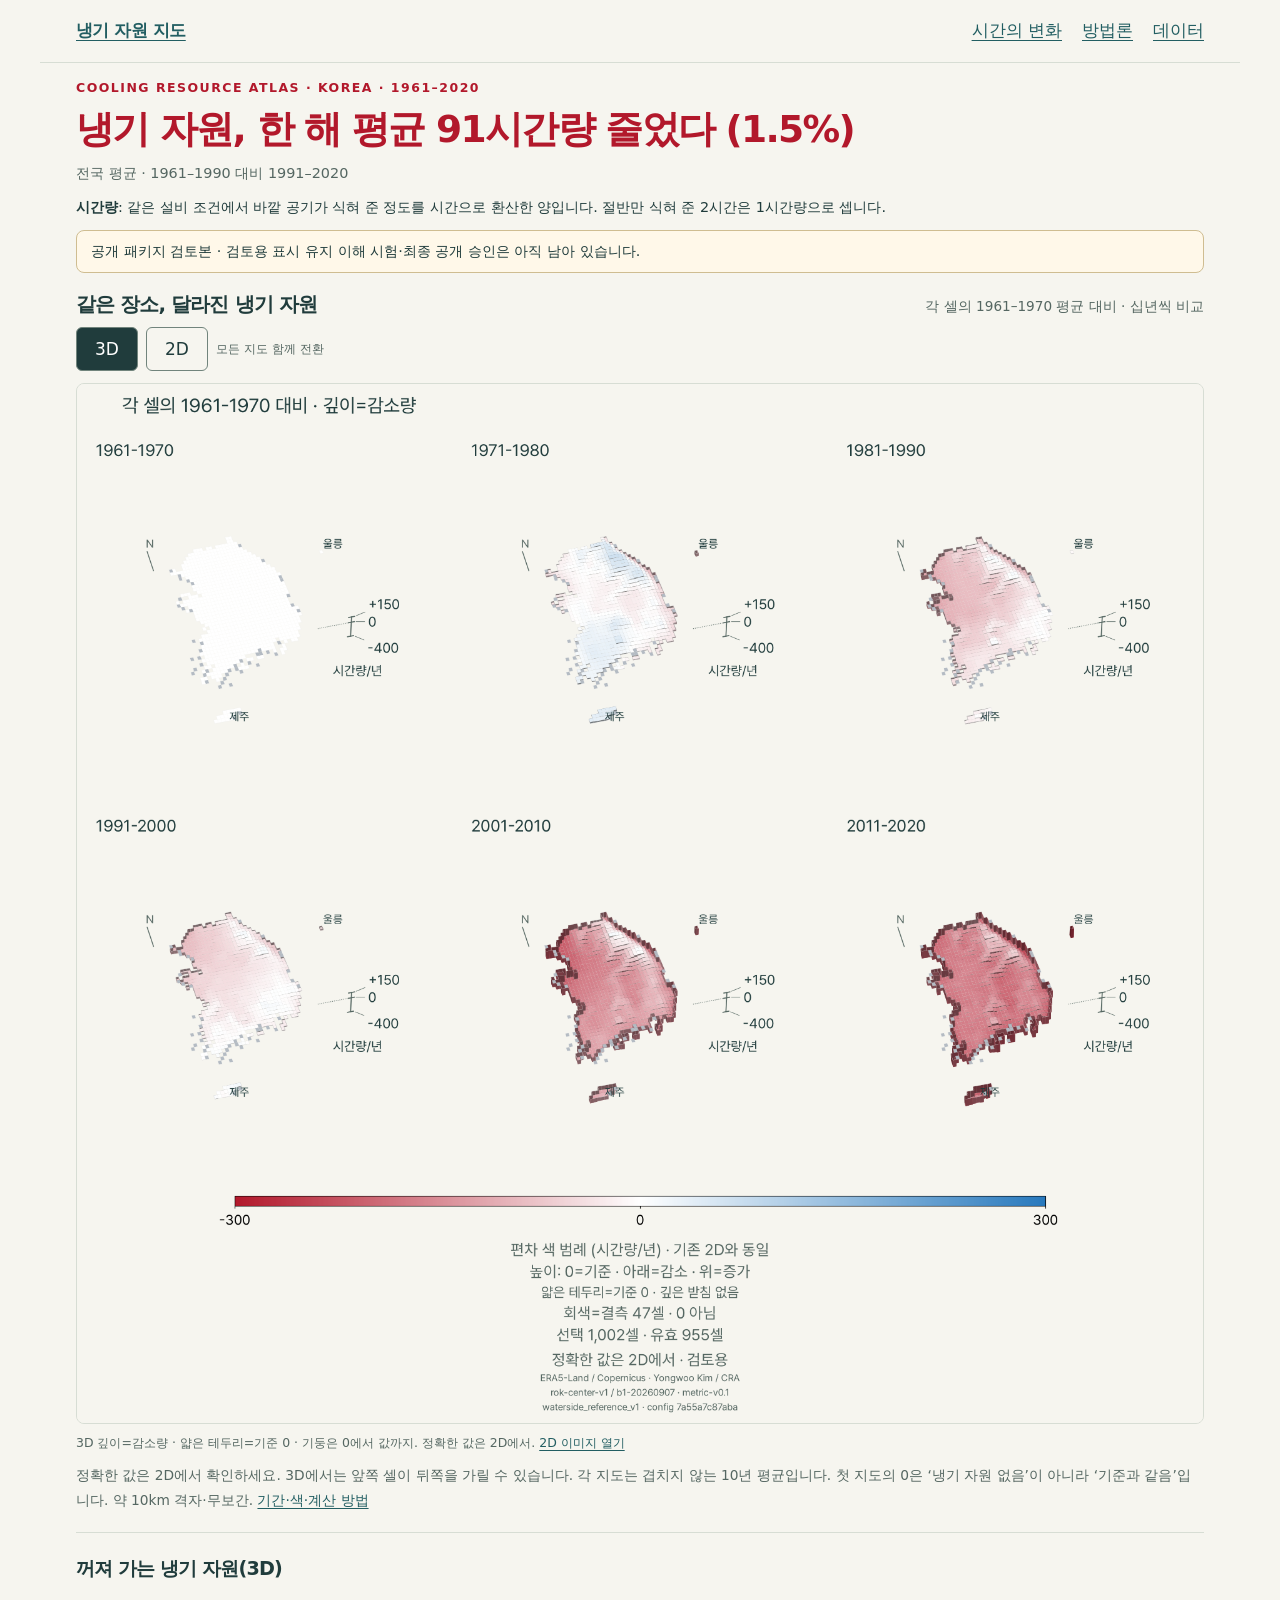
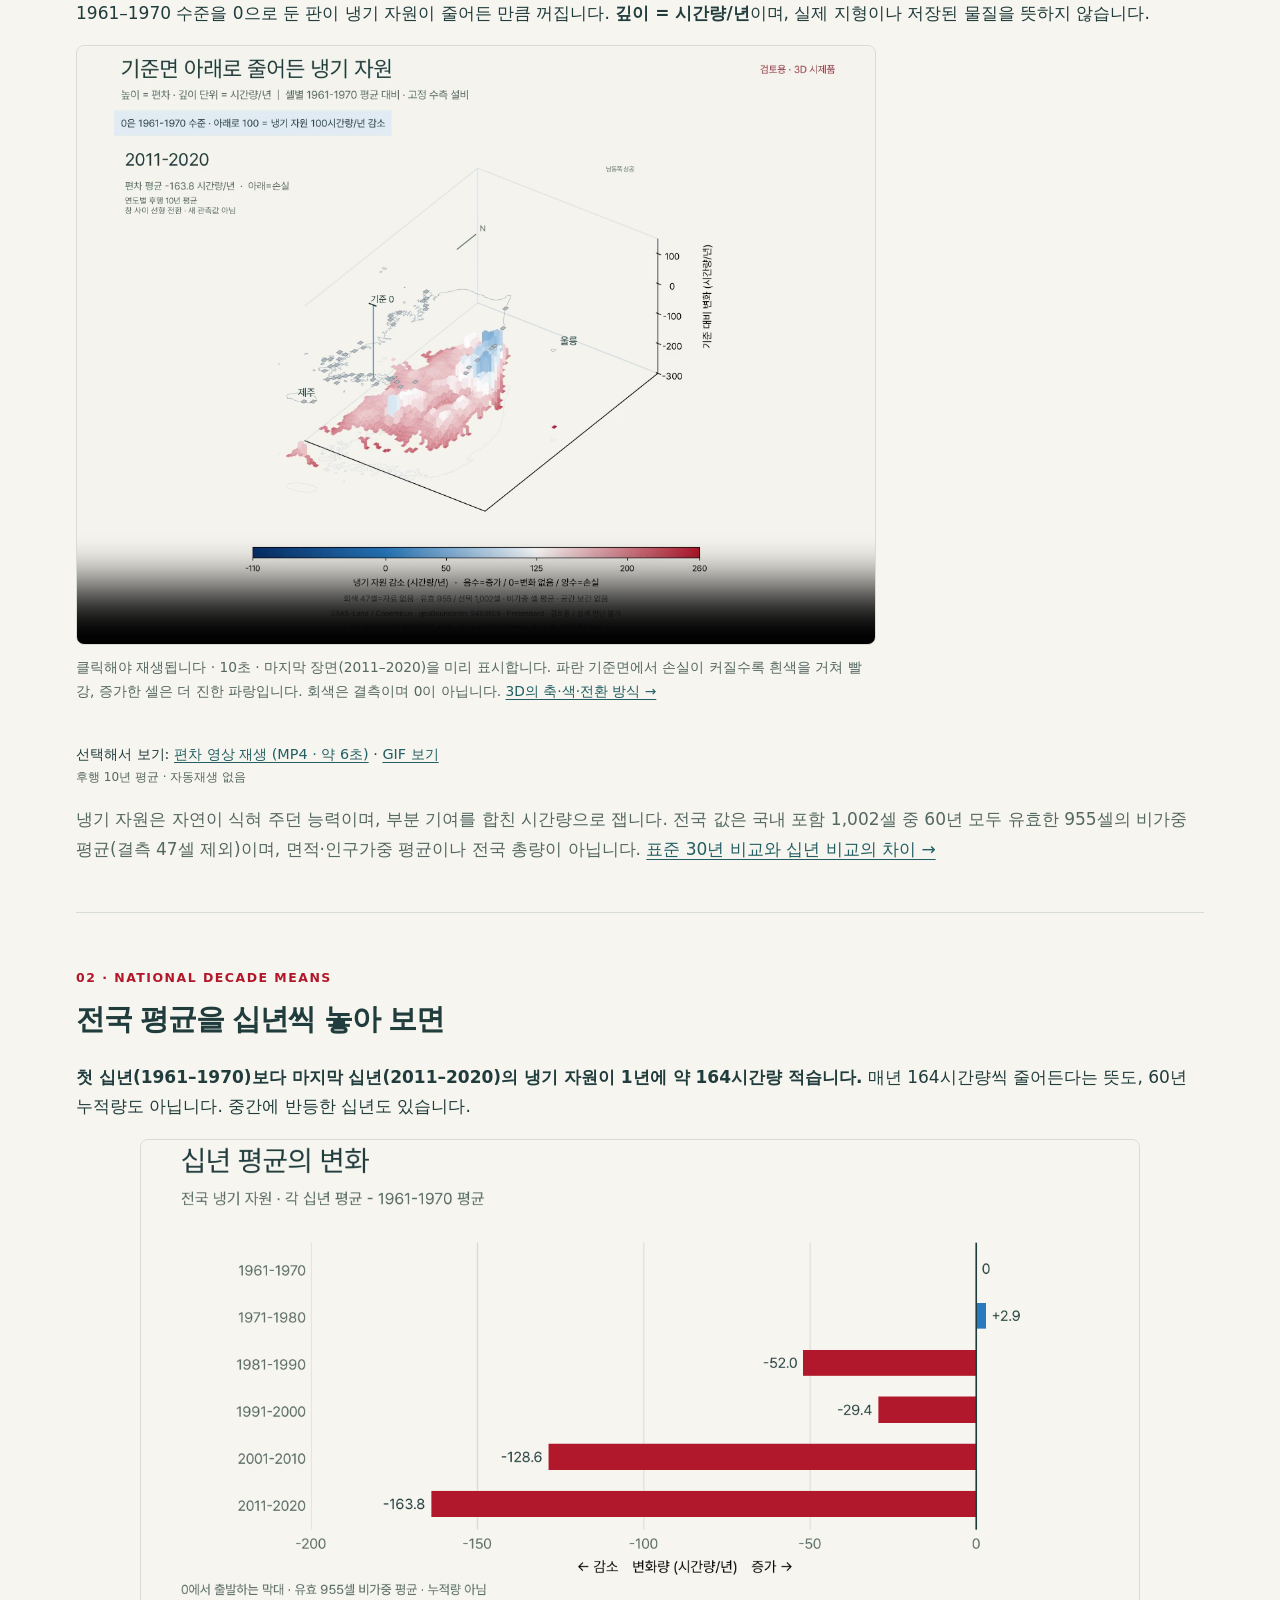
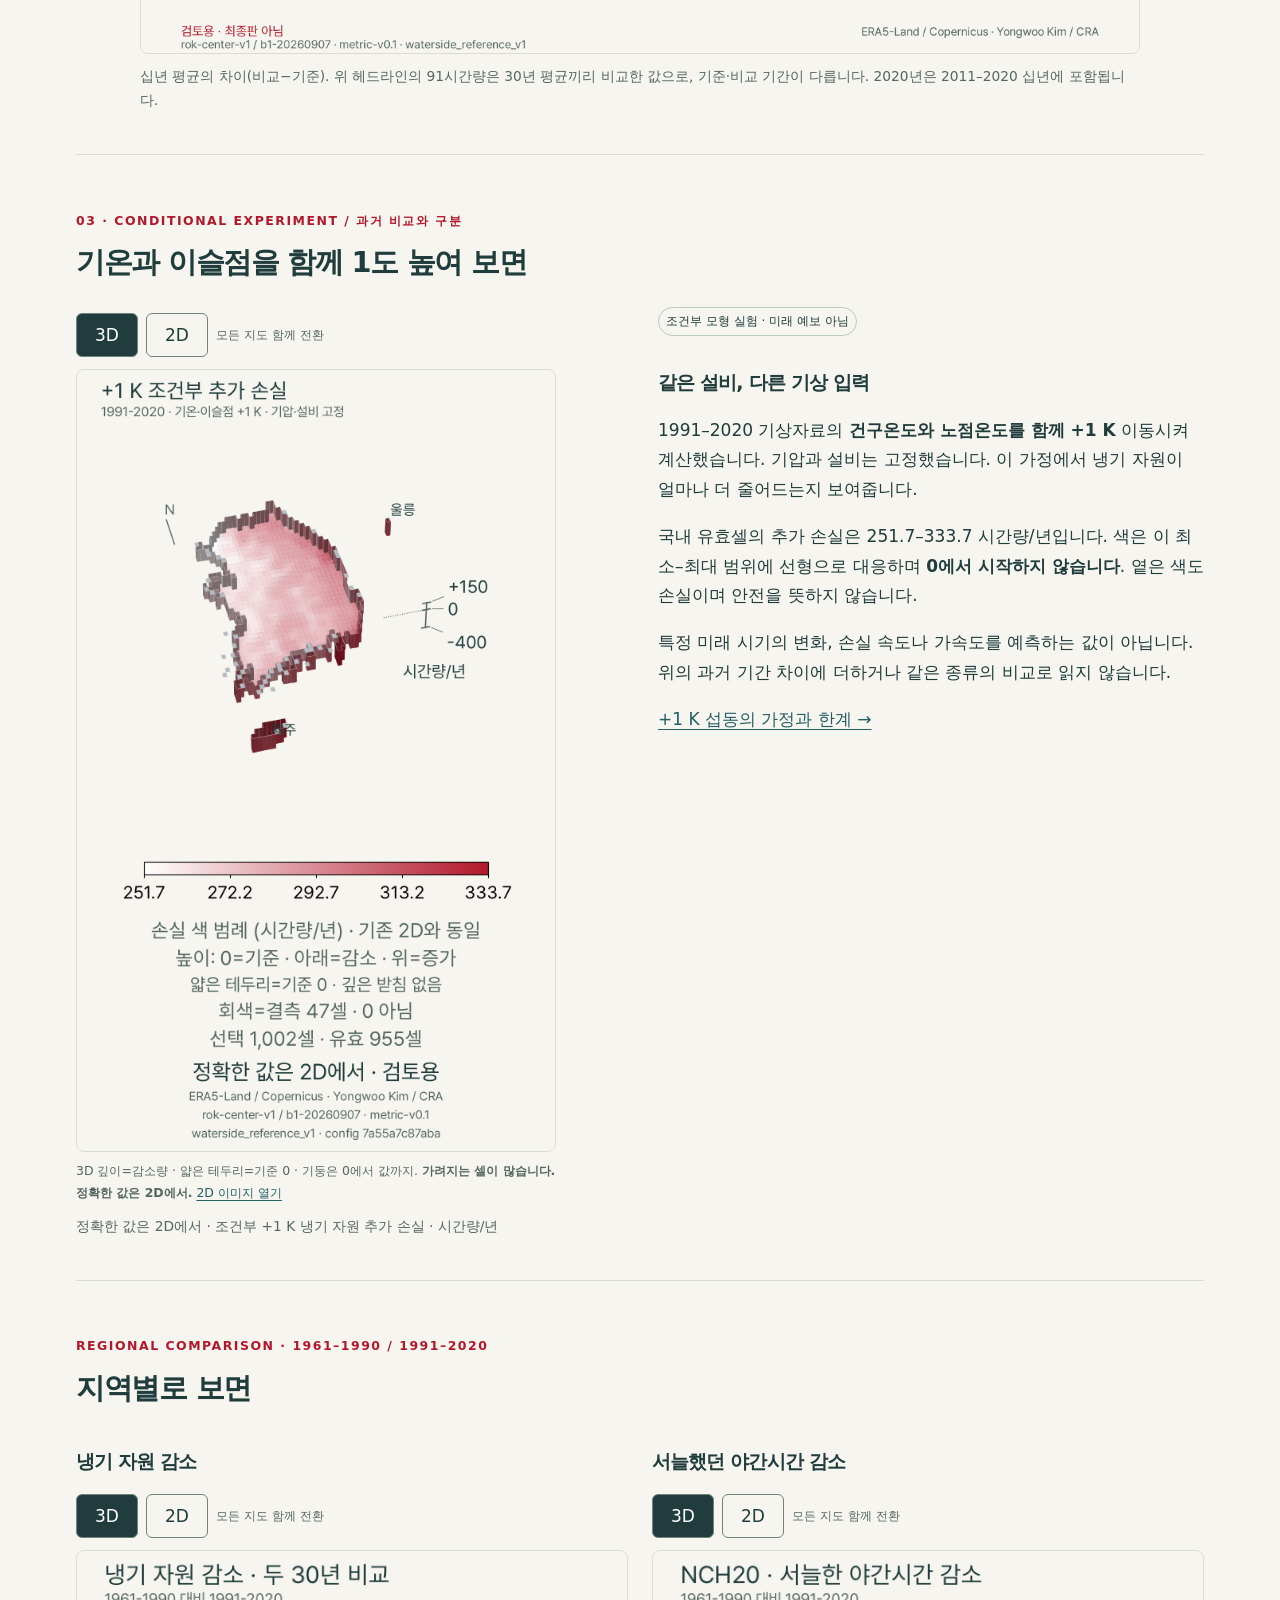
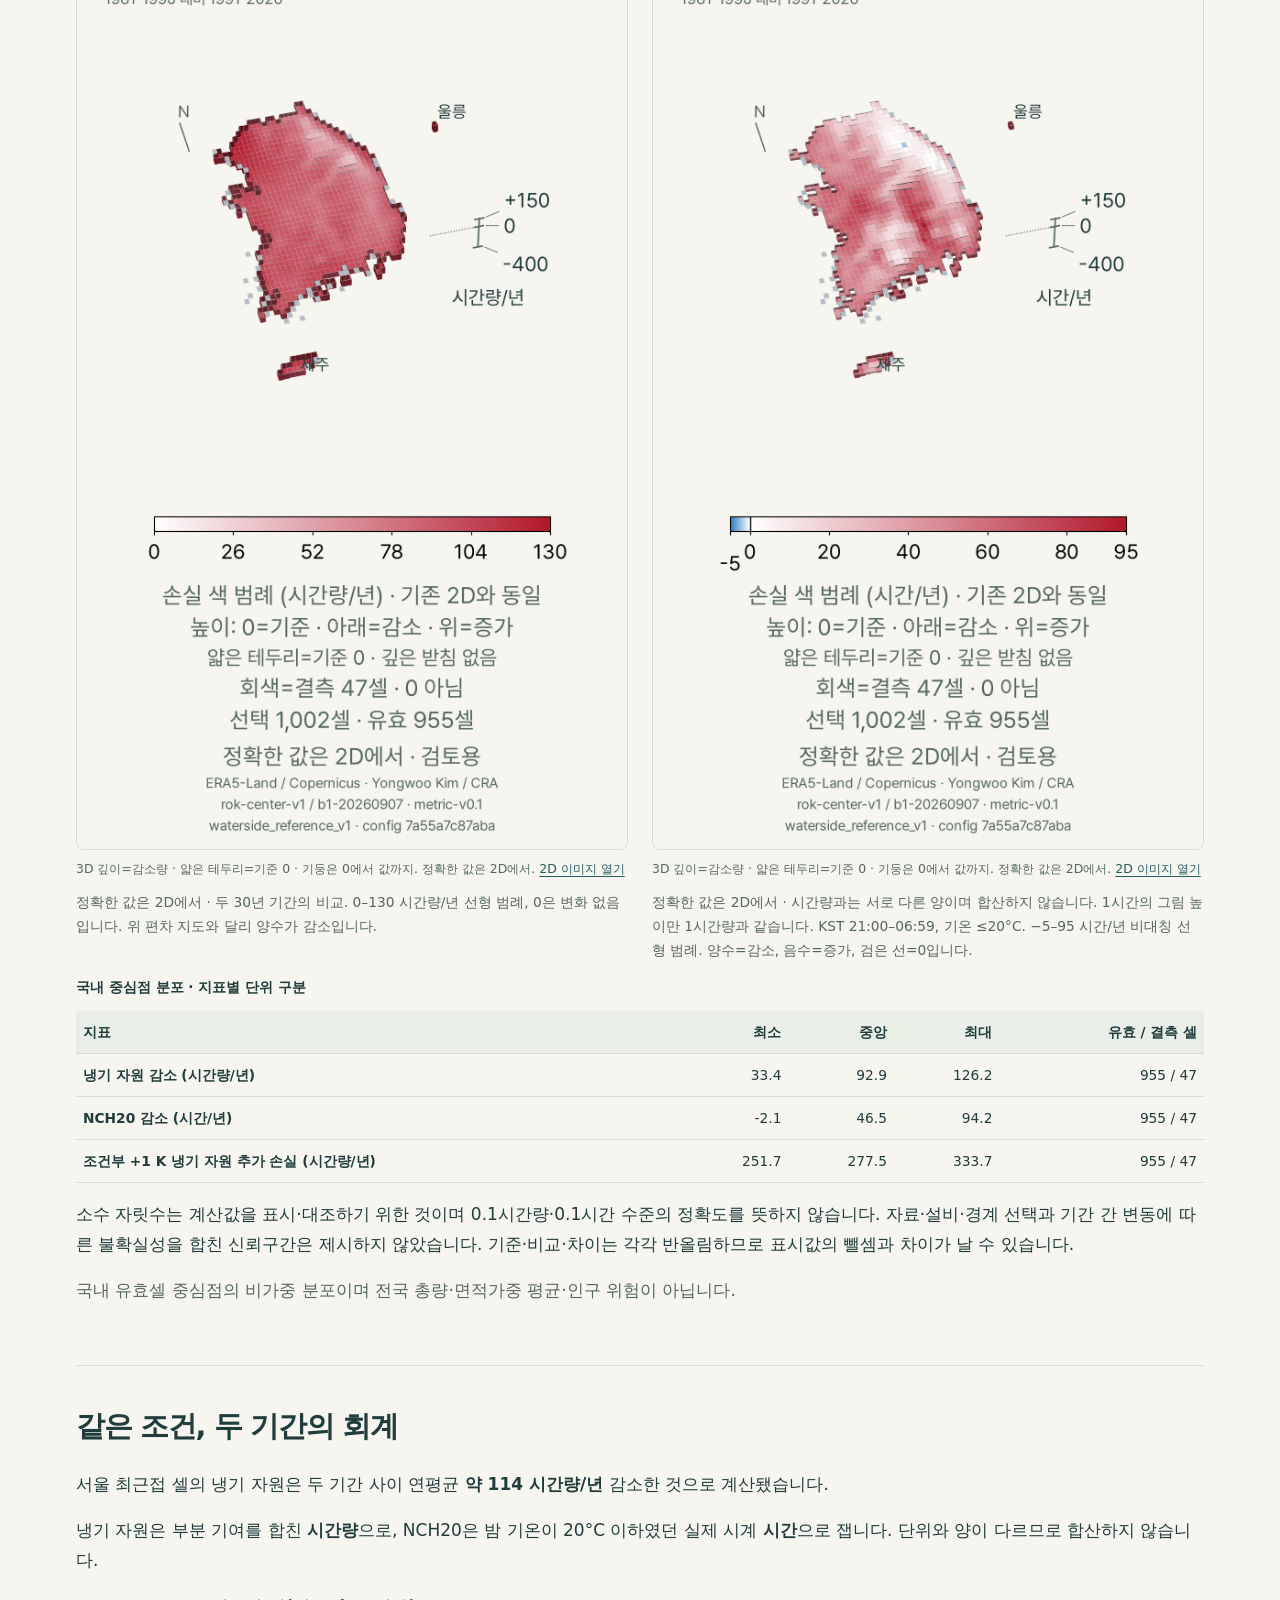
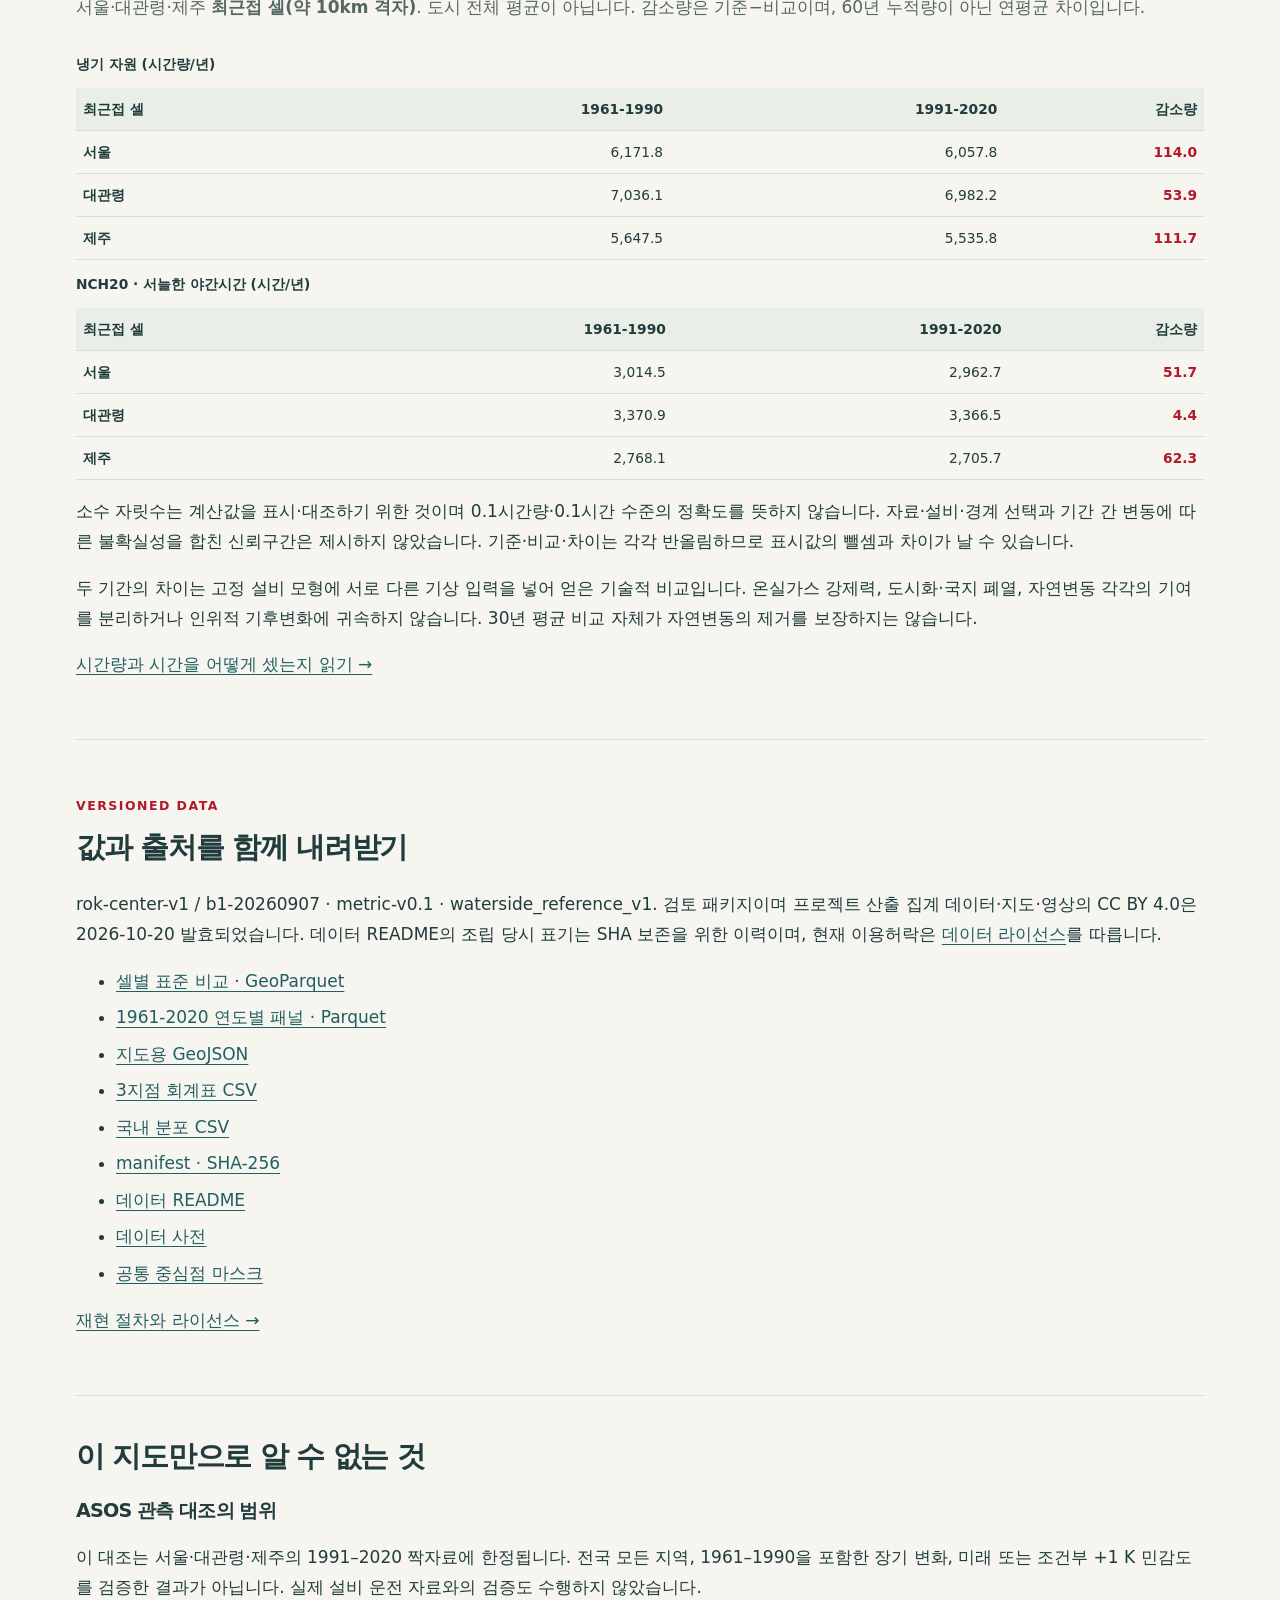
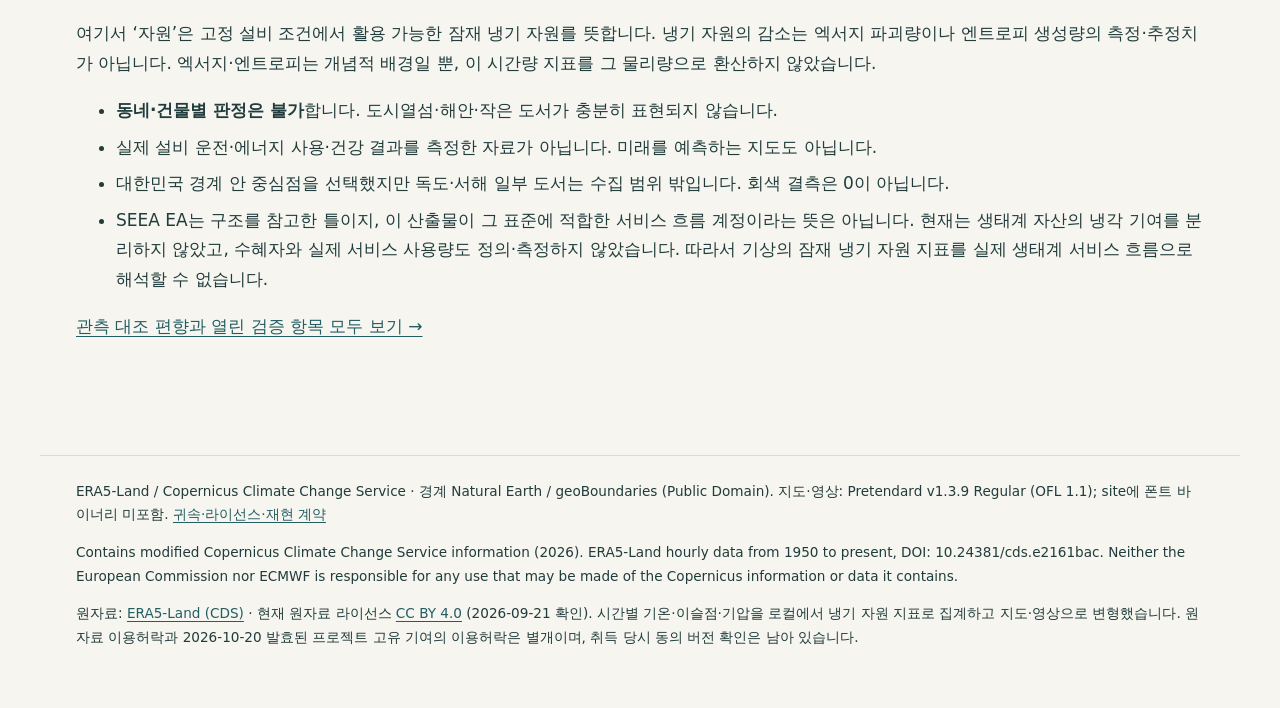
==== index.html @ d71b1fec "검토판 갱신: 3D 지도 시점·기둥 구조 (원본 7325191)" ====
<!doctype html>
<html lang="ko"><head><meta charset="utf-8"><meta name="viewport" content="width=device-width,initial-scale=1"><meta name="description" content="한국의 60년 기상자료로 살펴본 냉기 자원의 변화. 고정 설비 조건의 시간량과 서늘한 밤의 시계 시간을 구분합니다."><title>냉기 자원 지도 — 자연이 식혀 주던 능력</title><link rel="stylesheet" href="assets/style.css"><script src="assets/map-view.js" defer></script></head>
<body class="time-story"><a class="skip" href="#main">본문 바로가기</a>
<header><a class="brand" href="index.html">냉기 자원 지도</a><nav aria-label="주요 메뉴"><a href="#time-maps">시간의 변화</a><a href="methodology.html">방법론</a><a href="#downloads">데이터</a></nav></header>
<main id="main">
<div class="story-intro"><p class="eyebrow">Cooling Resource Atlas · Korea · 1961–2020</p>
<h1 class="resource-headline">냉기 자원, 한 해 평균<br> 91시간량 줄었다 (1.5%)</h1>
<p class="headline"><span>전국 평균 · 1961–1990 대비 1991–2020</span></p>
<p class="unit-definition"><strong>시간량</strong>: 같은 설비 조건에서 바깥 공기가 식혀 준 정도를 시간으로 환산한 양입니다. 절반만 식혀 준 2시간은 1시간량으로 셉니다.</p>
<p class="status">공개 패키지 검토본 · 검토용 표시 유지 <br class="mobile-break">이해 시험·최종 공개 승인은 아직 남아 있습니다.</p></div>
<section id="time-maps" aria-labelledby="time-maps-title">
<div class="section-label"><h2 id="time-maps-title">같은 장소, 달라진 냉기 자원</h2><p>각 셀의 1961–1970 평균 대비 · 십년씩 비교</p></div>
<figure><div class="map-view" data-map-id="time-maps-desktop"><div class="map-toggle" role="group" aria-label="십년 편차 지도 보기 · 모든 지도 함께 전환" hidden><button type="button" data-map-mode="3d" aria-pressed="true">3D</button><button type="button" data-map-mode="2d" aria-pressed="false">2D</button><span>모든 지도 함께 전환</span></div><div data-map-panel="3d"><a href="assets/time-maps-3d-desktop.png" aria-label="십년 편차 3D 큰 원본 보기"><picture><source media="(max-width:760px)" srcset="assets/time-maps-3d-mobile.png" width="1200" height="2560"><img src="assets/time-maps-3d-desktop.png" width="1800" height="1660" alt="여섯 십년의 냉기 자원 3D 지도. 깊이=감소량, 1961–1970 기준면 0에서 감소는 아래로, 증가는 위로 표시합니다. 공통 깊이 축 −400~+150 시간량/년. 색은 기존 편차 지도와 같은 −300~+300 시간량/년, 빨강은 감소, 파랑은 증가. 회색 47셀은 결측이며 0이 아닙니다. 깊은 받침 없이 얇은 테두리만 기준 0에 남깁니다. 기둥은 0에서 값까지이며 값 색 면은 음영 없이, 기둥 옆벽만 음영을 줍니다."></picture></a></div><div data-map-panel="2d" hidden><a href="assets/time-maps-desktop.png" aria-label="십년 편차 지도 큰 원본 보기"><picture><source media="(max-width:760px)" srcset="assets/time-maps-mobile.png" width="780" height="960"><img src="assets/time-maps-desktop.png" width="1440" height="690" alt="1961–1970부터 2011–2020까지 여섯 십년의 냉기 자원 편차 지도. 각 셀의 첫 십년 평균이 기준 0이며 빨강은 감소, 파랑은 증가입니다. 모든 지도는 −300~+300 시간량/년 공통 선형 범례, 회색 빗금은 결측입니다."></picture></a></div><p class="map-reading">3D 깊이=감소량 · 얇은 테두리=기준 0 · 기둥은 0에서 값까지. 정확한 값은 2D에서. <a href="assets/time-maps-desktop.png">2D 이미지 열기</a></p></div>
<figcaption>정확한 값은 2D에서 확인하세요. 3D에서는 앞쪽 셀이 뒤쪽을 가릴 수 있습니다. 각 지도는 겹치지 않는 10년 평균입니다. 첫 지도의 0은 ‘냉기 자원 없음’이 아니라 ‘기준과 같음’입니다. 약 10km 격자·무보간. <a href="methodology.html#time-visuals">기간·색·계산 방법</a></figcaption></figure>
<section id="cooling-3d" aria-labelledby="cooling-3d-title"><h3 id="cooling-3d-title">꺼져 가는 냉기 자원(3D)</h3>
<p>1961–1970 수준을 0으로 둔 판이 냉기 자원이 줄어든 만큼 꺼집니다. <strong>깊이 = 시간량/년</strong>이며, 실제 지형이나 저장된 물질을 뜻하지 않습니다.</p>
<figure><video class="cooling-3d-video" controls playsinline preload="none" poster="assets/cooling-3d-b-final.png" width="1200" height="900" aria-label="클릭해서 재생하는 냉기 자원 편차 3D B판, 10초"><source src="assets/cooling-3d-b.mp4" type="video/mp4"><a href="assets/cooling-3d-b.mp4">3D B판 MP4 열기</a></video>
<figcaption>클릭해야 재생됩니다 · 10초 · 마지막 장면(2011–2020)을 미리 표시합니다. 파란 기준면에서 손실이 커질수록 흰색을 거쳐 빨강, 증가한 셀은 더 진한 파랑입니다. 회색은 결측이며 0이 아닙니다. <a href="methodology.html#three-d-method">3D의 축·색·전환 방식 →</a></figcaption></figure></section>
<p class="optional-media">선택해서 보기: <a href="assets/ench-anomaly-10y.mp4">편차 영상 재생 (MP4 · 약 6초)</a> · <a href="assets/ench-anomaly-10y.gif">GIF 보기</a> <small>후행 10년 평균 · 자동재생 없음</small></p>
<p class="muted">냉기 자원은 자연이 식혀 주던 능력이며, 부분 기여를 합친 시간량으로 잽니다. 전국 값은 국내 포함 1,002셀 중 60년 모두 유효한 955셀의 비가중 평균(결측 47셀 제외)이며, 면적·인구가중 평균이나 전국 총량이 아닙니다. <a href="methodology.html#time-visuals">표준 30년 비교와 십년 비교의 차이 →</a></p>
</section>
<section id="decade-bars"><p class="eyebrow">02 · National decade means</p><h2>전국 평균을 십년씩 놓아 보면</h2>
<p><strong>첫 십년(1961–1970)보다 마지막 십년(2011–2020)의 냉기 자원이 1년에 약 164시간량 적습니다.</strong> 매년 164시간량씩 줄어든다는 뜻도, 60년 누적량도 아닙니다. 중간에 반등한 십년도 있습니다.</p>
<figure class="bar-figure"><picture><source media="(max-width:760px)" srcset="assets/time-bars-mobile.png" width="780" height="850"><img loading="lazy" src="assets/time-bars-desktop.png" width="1440" height="740" alt="각 십년의 전국 냉기 자원 평균에서 1961–1970 평균을 뺀 막대. 순서대로 0, +2.9, −52.0, −29.4, −128.6, −163.8 시간량/년. 막대는 0에서 출발하며 중간 증가도 표시합니다."></picture><figcaption>십년 평균의 차이(비교−기준). 위 헤드라인의 91시간량은 30년 평균끼리 비교한 값으로, 기준·비교 기간이 다릅니다. 2020년은 2011–2020 십년에 포함됩니다.</figcaption></figure></section>
<section id="sensitivity"><p class="eyebrow">03 · Conditional experiment / 과거 비교와 구분</p><h2>기온과 이슬점을 함께 1도 높여 보면</h2>
<div class="columns"><figure><div class="map-view" data-map-id="sensitivity"><div class="map-toggle" role="group" aria-label="조건부 +1 K 지도 보기 · 모든 지도 함께 전환" hidden><button type="button" data-map-mode="3d" aria-pressed="true">3D</button><button type="button" data-map-mode="2d" aria-pressed="false">2D</button><span>모든 지도 함께 전환</span></div><div data-map-panel="3d"><a href="assets/sensitivity-3d.png" aria-label="조건부 +1 K 3D 큰 원본 보기"><img loading="lazy" src="assets/sensitivity-3d.png" width="600" height="980" alt="조건부 +1 K 냉기 자원 추가 손실 3D 지도. 깊이=감소량, 기준면 0에서 251.7~333.7 시간량/년 모두 아래로 내려갑니다. 시간량 지도와 같은 깊이 축 −400~+150 시간량/년. 색은 기존 2D 최소–최대 빨강 범례. 회색은 결측이며 0이 아닙니다. 깊은 받침 없이 얇은 테두리만 기준 0에 남깁니다. 기둥은 0에서 값까지이며 값 색 면은 음영 없이, 기둥 옆벽만 음영을 줍니다."></a></div><div data-map-panel="2d" hidden><a href="assets/sensitivity.png"><img loading="lazy" src="assets/sensitivity.png" width="1440" height="1800" alt="기온과 이슬점을 함께 1 K 높인 조건부 냉기 자원 추가 손실 지도. 기압과 설비 고정. 국내 유효셀 251.7~333.7 시간량/년 최소–최대 선형 범례이며 0에서 시작하지 않습니다."></a></div><p class="map-reading">3D 깊이=감소량 · 얇은 테두리=기준 0 · 기둥은 0에서 값까지. <strong>가려지는 셀이 많습니다. 정확한 값은 2D에서.</strong> <a href="assets/sensitivity.png">2D 이미지 열기</a></p></div><figcaption>정확한 값은 2D에서 · 조건부 +1 K 냉기 자원 추가 손실 · 시간량/년</figcaption></figure><div><span class="tag">조건부 모형 실험 · 미래 예보 아님</span><h3>같은 설비, 다른 기상 입력</h3><p>1991–2020 기상자료의 <strong>건구온도와 노점온도를 함께 +1 K</strong> 이동시켜 계산했습니다. 기압과 설비는 고정했습니다. 이 가정에서 냉기 자원이 얼마나 더 줄어드는지 보여줍니다.</p><p>국내 유효셀의 추가 손실은 251.7–333.7 시간량/년입니다. 색은 이 최소–최대 범위에 선형으로 대응하며 <strong>0에서 시작하지 않습니다</strong>. 옅은 색도 손실이며 안전을 뜻하지 않습니다.</p><p>특정 미래 시기의 변화, 손실 속도나 가속도를 예측하는 값이 아닙니다. 위의 과거 기간 차이에 더하거나 같은 종류의 비교로 읽지 않습니다.</p><p><a href="methodology.html#metrics">+1 K 섭동의 가정과 한계 →</a></p></div></div></section>
<section id="maps"><p class="eyebrow">Regional comparison · 1961–1990 / 1991–2020</p><h2>지역별로 보면</h2><div class="cards regional-cards">
<article><h3>냉기 자원 감소</h3><figure><div class="map-view" data-map-id="ench-loss"><div class="map-toggle" role="group" aria-label="냉기 자원 감소 지도 보기 · 모든 지도 함께 전환" hidden><button type="button" data-map-mode="3d" aria-pressed="true">3D</button><button type="button" data-map-mode="2d" aria-pressed="false">2D</button><span>모든 지도 함께 전환</span></div><div data-map-panel="3d"><a href="assets/ench-loss-3d.png" aria-label="냉기 자원 감소 3D 큰 원본 보기"><img loading="lazy" src="assets/ench-loss-3d.png" width="600" height="980" alt="지역별 냉기 자원 감소 3D 지도. 깊이=감소량, 1961–1990 대비 1991–2020 손실만큼 기준면 0 아래로 내려갑니다. 공통 깊이 축 −400~+150 시간량/년. 색은 기존 2D와 같은 0–130 시간량/년 빨강 범례. 회색은 결측이며 0이 아닙니다. 깊은 받침 없이 얇은 테두리만 기준 0에 남깁니다. 기둥은 0에서 값까지이며 값 색 면은 음영 없이, 기둥 옆벽만 음영을 줍니다."></a></div><div data-map-panel="2d" hidden><a href="assets/ench-loss.png"><img loading="lazy" src="assets/ench-loss.png" width="1440" height="1800" alt="지역별 냉기 자원 감소량. 1961–1990 대비 1991–2020, 0–130 시간량/년 범례. 양수는 감소, 진한 빨강일수록 감소가 큽니다."></a></div><p class="map-reading">3D 깊이=감소량 · 얇은 테두리=기준 0 · 기둥은 0에서 값까지. 정확한 값은 2D에서. <a href="assets/ench-loss.png">2D 이미지 열기</a></p></div><figcaption>정확한 값은 2D에서 · 두 30년 기간의 비교. 0–130 시간량/년 선형 범례, 0은 변화 없음입니다. 위 편차 지도와 달리 양수가 감소입니다.</figcaption></figure></article>
<article><h3>서늘했던 야간시간 감소</h3><figure><div class="map-view" data-map-id="nch20-loss"><div class="map-toggle" role="group" aria-label="서늘한 야간시간 감소 지도 보기 · 모든 지도 함께 전환" hidden><button type="button" data-map-mode="3d" aria-pressed="true">3D</button><button type="button" data-map-mode="2d" aria-pressed="false">2D</button><span>모든 지도 함께 전환</span></div><div data-map-panel="3d"><a href="assets/nch20-loss-3d.png" aria-label="서늘한 야간시간 감소 3D 큰 원본 보기"><img loading="lazy" src="assets/nch20-loss-3d.png" width="600" height="980" alt="NCH20 감소 3D 지도. 깊이=감소량, 기준면 0에서 감소는 아래로, 증가는 위로 표시합니다. 깊이 축 −400~+150 시간/년이며 시계 시간입니다. 1시간의 그림 높이는 1시간량과 같지만 서로 다른 양입니다. 색은 기존 2D와 같은 −5–95 시간/년 범례. 회색은 결측이며 0이 아닙니다. 깊은 받침 없이 얇은 테두리만 기준 0에 남깁니다. 기둥은 0에서 값까지이며 값 색 면은 음영 없이, 기둥 옆벽만 음영을 줍니다."></a></div><div data-map-panel="2d" hidden><a href="assets/nch20-loss.png"><img loading="lazy" src="assets/nch20-loss.png" width="1440" height="1800" alt="NCH20 감소량. −5–95 시간/년 비대칭 선형 범례, 검은 눈금은 0. 양수는 감소, 음수는 증가."></a></div><p class="map-reading">3D 깊이=감소량 · 얇은 테두리=기준 0 · 기둥은 0에서 값까지. 정확한 값은 2D에서. <a href="assets/nch20-loss.png">2D 이미지 열기</a></p></div><figcaption>정확한 값은 2D에서 · 시간량과는 서로 다른 양이며 합산하지 않습니다. 1시간의 그림 높이만 1시간량과 같습니다. KST 21:00–06:59, 기온 ≤20°C. −5–95 시간/년 비대칭 선형 범례. 양수=감소, 음수=증가, 검은 선=0입니다.</figcaption></figure></article></div>
<!-- DISTRIBUTION:START -->
<div class="table-scroll"><table><caption>국내 중심점 분포 · 지표별 단위 구분</caption><thead><tr><th scope="col">지표</th><th scope="col">최소</th><th scope="col">중앙</th><th scope="col">최대</th><th scope="col">유효 / 결측 셀</th></tr></thead><tbody><tr><th scope="row">냉기 자원 감소 (시간량/년)</th><td>33.4</td><td>92.9</td><td>126.2</td><td>955 / 47</td></tr><tr><th scope="row">NCH20 감소 (시간/년)</th><td>-2.1</td><td>46.5</td><td>94.2</td><td>955 / 47</td></tr><tr><th scope="row">조건부 +1 K 냉기 자원 추가 손실 (시간량/년)</th><td>251.7</td><td>277.5</td><td>333.7</td><td>955 / 47</td></tr></tbody></table></div>
<!-- DISTRIBUTION:END --><p>소수 자릿수는 계산값을 표시·대조하기 위한 것이며 0.1시간량·0.1시간 수준의 정확도를 뜻하지 않습니다. 자료·설비·경계 선택과 기간 간 변동에 따른 불확실성을 합친 신뢰구간은 제시하지 않았습니다. 기준·비교·차이는 각각 반올림하므로 표시값의 뺄셈과 차이가 날 수 있습니다.</p><p class="muted">국내 유효셀 중심점의 비가중 분포이며 전국 총량·면적가중 평균·인구 위험이 아닙니다.</p></section>
<section id="accounting"><h2>같은 조건, 두 기간의 회계</h2><p>서울 최근접 셀의 냉기 자원은 두 기간 사이 연평균 <strong>약 114 시간량/년</strong> 감소한 것으로 계산됐습니다.</p><p>냉기 자원은 부분 기여를 합친 <strong>시간량</strong>으로, NCH20은 밤 기온이 20°C 이하였던 실제 시계 <strong>시간</strong>으로 잽니다. 단위와 양이 다르므로 합산하지 않습니다.</p><p class="muted">서울·대관령·제주 <strong>최근접 셀(약 10km 격자)</strong>. 도시 전체 평균이 아닙니다. 감소량은 기준−비교이며, 60년 누적량이 아닌 연평균 차이입니다.</p>
<!-- ACCOUNTING:START -->
<div class="table-scroll"><table><caption>냉기 자원 (시간량/년)</caption><thead><tr><th scope="col">최근접 셀</th><th scope="col">1961-1990</th><th scope="col">1991-2020</th><th scope="col">감소량</th></tr></thead><tbody><tr><th scope="row">서울</th><td>6,171.8</td><td>6,057.8</td><td class="loss">114.0</td></tr><tr><th scope="row">대관령</th><td>7,036.1</td><td>6,982.2</td><td class="loss">53.9</td></tr><tr><th scope="row">제주</th><td>5,647.5</td><td>5,535.8</td><td class="loss">111.7</td></tr></tbody></table></div>
<div class="table-scroll"><table><caption>NCH20 · 서늘한 야간시간 (시간/년)</caption><thead><tr><th scope="col">최근접 셀</th><th scope="col">1961-1990</th><th scope="col">1991-2020</th><th scope="col">감소량</th></tr></thead><tbody><tr><th scope="row">서울</th><td>3,014.5</td><td>2,962.7</td><td class="loss">51.7</td></tr><tr><th scope="row">대관령</th><td>3,370.9</td><td>3,366.5</td><td class="loss">4.4</td></tr><tr><th scope="row">제주</th><td>2,768.1</td><td>2,705.7</td><td class="loss">62.3</td></tr></tbody></table></div>
<!-- ACCOUNTING:END --><p>소수 자릿수는 계산값을 표시·대조하기 위한 것이며 0.1시간량·0.1시간 수준의 정확도를 뜻하지 않습니다. 자료·설비·경계 선택과 기간 간 변동에 따른 불확실성을 합친 신뢰구간은 제시하지 않았습니다. 기준·비교·차이는 각각 반올림하므로 표시값의 뺄셈과 차이가 날 수 있습니다.</p><p>두 기간의 차이는 고정 설비 모형에 서로 다른 기상 입력을 넣어 얻은 기술적 비교입니다. 온실가스 강제력, 도시화·국지 폐열, 자연변동 각각의 기여를 분리하거나 인위적 기후변화에 귀속하지 않습니다. 30년 평균 비교 자체가 자연변동의 제거를 보장하지는 않습니다.</p><p><a href="methodology.html#metrics">시간량과 시간을 어떻게 셌는지 읽기 →</a></p></section>
<section id="downloads"><p class="eyebrow">Versioned data</p><h2>값과 출처를 함께 내려받기</h2><p>rok-center-v1 / b1-20260907 · metric-v0.1 · waterside_reference_v1. 검토 패키지이며 프로젝트 산출 집계 데이터·지도·영상의 CC BY 4.0은 2026-10-20 발효되었습니다. 데이터 README의 조립 당시 표기는 SHA 보존을 위한 이력이며, 현재 이용허락은 <a href="LICENSE-DATA">데이터 라이선스</a>를 따릅니다.</p>
<!-- DOWNLOADS:START -->
<ul><li><a href="data/rok-center-v1-b1-20260907/korea_grid_standard_comparison.geoparquet" download>셀별 표준 비교 · GeoParquet</a></li>
<li><a href="data/rok-center-v1-b1-20260907/korea_grid_annual_timeseries.parquet" download>1961-2020 연도별 패널 · Parquet</a></li>
<li><a href="data/rok-center-v1-b1-20260907/korea_grid_map.geojson" download>지도용 GeoJSON</a></li>
<li><a href="data/rok-center-v1-b1-20260907/accounting.csv" download>3지점 회계표 CSV</a></li>
<li><a href="data/rok-center-v1-b1-20260907/distribution.csv" download>국내 분포 CSV</a></li>
<li><a href="data/rok-center-v1-b1-20260907/manifest.json" download>manifest · SHA-256</a></li>
<li><a href="data/rok-center-v1-b1-20260907/README.md" download>데이터 README</a></li>
<li><a href="data/rok-center-v1-b1-20260907/DATA_DICTIONARY.md" download>데이터 사전</a></li>
<li><a href="data/rok-center-v1-b1-20260907/country_mask.csv" download>공통 중심점 마스크</a></li></ul>
<!-- DOWNLOADS:END -->
<p><a href="methodology.html#reproduce">재현 절차와 라이선스 →</a></p></section>
<section id="limits"><h2>이 지도만으로 알 수 없는 것</h2><h3>ASOS 관측 대조의 범위</h3><p>이 대조는 서울·대관령·제주의 1991–2020 짝자료에 한정됩니다. 전국 모든 지역, 1961–1990을 포함한 장기 변화, 미래 또는 조건부 +1 K 민감도를 검증한 결과가 아닙니다. 실제 설비 운전 자료와의 검증도 수행하지 않았습니다.</p><p>여기서 ‘자원’은 고정 설비 조건에서 활용 가능한 잠재 냉기 자원를 뜻합니다. 냉기 자원의 감소는 엑서지 파괴량이나 엔트로피 생성량의 측정·추정치가 아닙니다. 엑서지·엔트로피는 개념적 배경일 뿐, 이 시간량 지표를 그 물리량으로 환산하지 않았습니다.</p><ul><li><strong>동네·건물별 판정은 불가</strong>합니다. 도시열섬·해안·작은 도서가 충분히 표현되지 않습니다.</li><li>실제 설비 운전·에너지 사용·건강 결과를 측정한 자료가 아닙니다. 미래를 예측하는 지도도 아닙니다.</li><li>대한민국 경계 안 중심점을 선택했지만 독도·서해 일부 도서는 수집 범위 밖입니다. 회색 결측은 0이 아닙니다.</li><li>SEEA EA는 구조를 참고한 틀이지, 이 산출물이 그 표준에 적합한 서비스 흐름 계정이라는 뜻은 아닙니다. 현재는 생태계 자산의 냉각 기여를 분리하지 않았고, 수혜자와 실제 서비스 사용량도 정의·측정하지 않았습니다. 따라서 기상의 잠재 냉기 자원 지표를 실제 생태계 서비스 흐름으로 해석할 수 없습니다.</li></ul><p><a href="methodology.html#limits">관측 대조 편향과 열린 검증 항목 모두 보기 →</a></p></section>
</main><footer>ERA5-Land / Copernicus Climate Change Service · 경계 Natural Earth / geoBoundaries (Public Domain). 지도·영상: Pretendard v1.3.9 Regular (OFL 1.1); site에 폰트 바이너리 미포함. <a href="methodology.html#reproduce">귀속·라이선스·재현 계약</a><p>Contains modified Copernicus Climate Change Service information (2026). ERA5-Land hourly data from 1950 to present, DOI: 10.24381/cds.e2161bac. Neither the European Commission nor ECMWF is responsible for any use that may be made of the Copernicus information or data it contains.</p><p>원자료: <a href="https://cds.climate.copernicus.eu/datasets/reanalysis-era5-land">ERA5-Land (CDS)</a> · 현재 원자료 라이선스 <a href="https://creativecommons.org/licenses/by/4.0/">CC BY 4.0</a> (2026-09-21 확인). 시간별 기온·이슬점·기압을 로컬에서 냉기 자원 지표로 집계하고 지도·영상으로 변형했습니다. 원자료 이용허락과 2026-10-20 발효된 프로젝트 고유 기여의 이용허락은 별개이며, 취득 당시 동의 버전 확인은 남아 있습니다.</p></footer></body></html>
---- assets/style.css ----
:root{color-scheme:light;--ink:#203c3c;--muted:#556762;--paper:#f6f5ef;--line:#d7ddd4;--accent:#b2182b}*{box-sizing:border-box}body{margin:0;background:var(--paper);color:var(--ink);font:17px/1.75 system-ui,-apple-system,sans-serif}a{color:#225e62;text-underline-offset:.22em}a:hover{color:#8b4416}a:focus-visible,video:focus-visible{outline:3px solid #b56b21;outline-offset:4px}header,main,footer{max-width:1200px;margin:auto;padding:24px 36px}header{display:flex;justify-content:space-between;gap:20px;border-bottom:1px solid var(--line)}nav{display:flex;gap:20px;flex-wrap:wrap}.brand{font-weight:750;letter-spacing:-.03em}.eyebrow{text-transform:uppercase;letter-spacing:.12em;font-size:.78rem;font-weight:700;color:var(--accent)}h1,h2,h3{line-height:1.3;letter-spacing:-.045em}h1{font-size:clamp(2rem,4vw,3.5rem);max-width:900px;margin:16px 0}h2{font-size:1.8rem;margin-top:0}h3{font-size:1.2rem}.lead{font-size:1.2rem;max-width:800px}.muted,figcaption,small{color:var(--muted)}.status{border:1px solid #cfbd91;padding:12px 18px;background:#fff8e9;border-radius:8px;font-size:.9rem}.hero{display:grid;grid-template-columns:minmax(0,1fr) minmax(0,1.05fr);gap:32px;align-items:start;margin:30px 0}figure{margin:0}img{display:block;max-width:100%;height:auto}figure img{border:1px solid var(--line);border-radius:8px}figcaption{font-size:.86rem;margin-top:10px}section{padding:42px 0;border-top:1px solid var(--line)}.hero section{padding:0;border:0}.table-scroll{overflow-x:auto}table{border-collapse:collapse;width:100%;font-size:.86rem;font-variant-numeric:tabular-nums}th,td{border-bottom:1px solid var(--line);padding:9px 7px;text-align:right;white-space:nowrap}th:first-child,td:first-child{text-align:left}caption{text-align:left;font-weight:700;padding:12px 0}thead{background:#e9eee6}td.loss{font-weight:750;color:#b2182b}.cards{display:grid;grid-template-columns:repeat(3,minmax(0,1fr));gap:24px}.cards article{min-width:0}.tag{font-size:.75rem;border:1px solid #bac9c0;padding:3px 7px;border-radius:20px}.video{max-width:520px;width:100%;height:auto;background:#eef1f2}.columns{display:grid;grid-template-columns:1fr 1fr;gap:36px}.prose{max-width:900px}.prose section:first-child{border:0}.callout{border-left:4px solid #bf8b49;padding:12px 20px;background:#eeeede}footer{font-size:.85rem;border-top:1px solid var(--line);margin-top:30px;padding-bottom:45px}code{font-size:.85em;overflow-wrap:anywhere}li{margin:.4em 0}.skip{position:absolute;top:-80px}.skip:focus{top:0;background:white;padding:10px;z-index:9}@media(max-width:760px){header,main,footer{padding:20px}header{display:block}nav{margin-top:12px;font-size:.9rem}h1{font-size:2.2rem}.hero,.cards,.columns{grid-template-columns:1fr;gap:24px}.hero{margin-top:24px}section{padding:30px 0}.hero figure{max-width:480px;margin:auto}.lead{font-size:1.05rem}table{font-size:.78rem}th,td{padding:8px 5px}}@media(prefers-reduced-motion:reduce){html{scroll-behavior:auto}}@media print{header nav,.status{display:none}body{background:white;font-size:11pt}section{break-inside:avoid}.hero,.columns{display:block}figure img{max-height:500px;width:auto}.cards{display:block}.cards img{max-height:400px;width:auto}}

/* Temporal first flow: map-led, with explicit comparison periods. */
.time-story header{padding-top:16px;padding-bottom:16px}.time-story main{padding-top:14px}.story-intro .eyebrow{margin:0 0 8px}.story-intro h1{font-size:2.35rem;line-height:1.18;margin:8px 0 12px}.headline{margin:0 0 12px;line-height:1.5}.headline strong{font-size:1.6rem;color:var(--accent)}.headline span{display:block;color:var(--muted);font-size:.9rem}.story-intro .status{padding:8px 14px;margin:12px 0 18px}.mobile-break{display:none}#time-maps{border-top:0;padding:0 0 30px}.section-label{display:flex;align-items:baseline;justify-content:space-between;gap:12px;margin-bottom:8px}.section-label h2{font-size:1.25rem;margin:0}.section-label p{font-size:.85rem;color:var(--muted);margin:0}#time-maps picture{display:block}#time-maps img{width:100%}.optional-media{font-size:.9rem}.optional-media small{display:block}.regional-cards{grid-template-columns:repeat(2,minmax(0,1fr))}.bar-figure{max-width:1000px;margin:auto}.time-story #sensitivity figure{max-width:480px}.time-story #sensitivity .tag{display:inline-block;margin-bottom:16px}picture img{width:100%}.prose dd{margin-left:1.25em}
@media(max-width:760px){.time-story header{padding:12px 20px}.time-story nav{margin-top:5px;font-size:.8rem;gap:16px}.time-story main{padding-top:12px}.story-intro .eyebrow{font-size:.61rem;margin-bottom:6px}.story-intro h1{font-size:1.75rem;margin:6px 0 10px}.headline strong{font-size:1.25rem}.headline span{font-size:.76rem}.story-intro .status{font-size:.72rem;line-height:1.5;padding:7px 10px;margin:10px 0 12px}.mobile-break{display:block}.section-label{display:block;margin-bottom:7px}.section-label h2{font-size:1.05rem;margin-bottom:3px}.section-label p{font-size:.73rem}.regional-cards{grid-template-columns:1fr}#time-maps figcaption{font-size:.76rem}.time-story #sensitivity figure{max-width:100%}.time-story .headline{margin-bottom:8px}.prose h2{font-size:1.5rem}.prose dd{margin-left:0}.prose code{white-space:normal}}
@media(min-width:761px){.story-intro h1 br{display:none}}

/* B is opt-in supplementary media, never a motion hero. */
#cooling-3d{padding:24px 0;margin-top:20px}#cooling-3d h3{margin:0}.cooling-3d-video{display:block;width:100%;max-width:800px;height:auto;aspect-ratio:4/3;background:var(--paper);border:1px solid var(--line);border-radius:8px}#cooling-3d figure{max-width:800px}

/* Decision 31: the resource and its equivalent-quantity unit lead the first screen. */
.story-intro .resource-headline{color:var(--accent);max-width:100%}.unit-definition{font-size:.9rem;line-height:1.5;margin:6px 0 10px;max-width:1080px}
@media(max-width:760px){.story-intro .resource-headline{font-size:1.65rem}.unit-definition{font-size:.78rem;line-height:1.5;margin:4px 0 8px}}

/* Decision 32: native buttons support Tab, Enter and Space; no-JS defaults to 3D. */
[hidden]{display:none!important}.map-toggle{display:flex;align-items:center;gap:8px;margin:8px 0 12px;flex-wrap:wrap}.map-toggle button{font:inherit;line-height:1;padding:12px 18px;min-height:44px;border:1px solid #71847c;border-radius:6px;color:var(--ink);background:transparent;cursor:pointer}.map-toggle button[aria-pressed=true]{background:var(--ink);color:white}.map-toggle button:focus-visible{outline:3px solid #b56b21;outline-offset:3px}.map-toggle span,.map-reading{font-size:.78rem;color:var(--muted)}.map-reading{margin:8px 0}.map-view img{width:100%}.map-view{min-width:0}.regional-cards figure{margin:0}
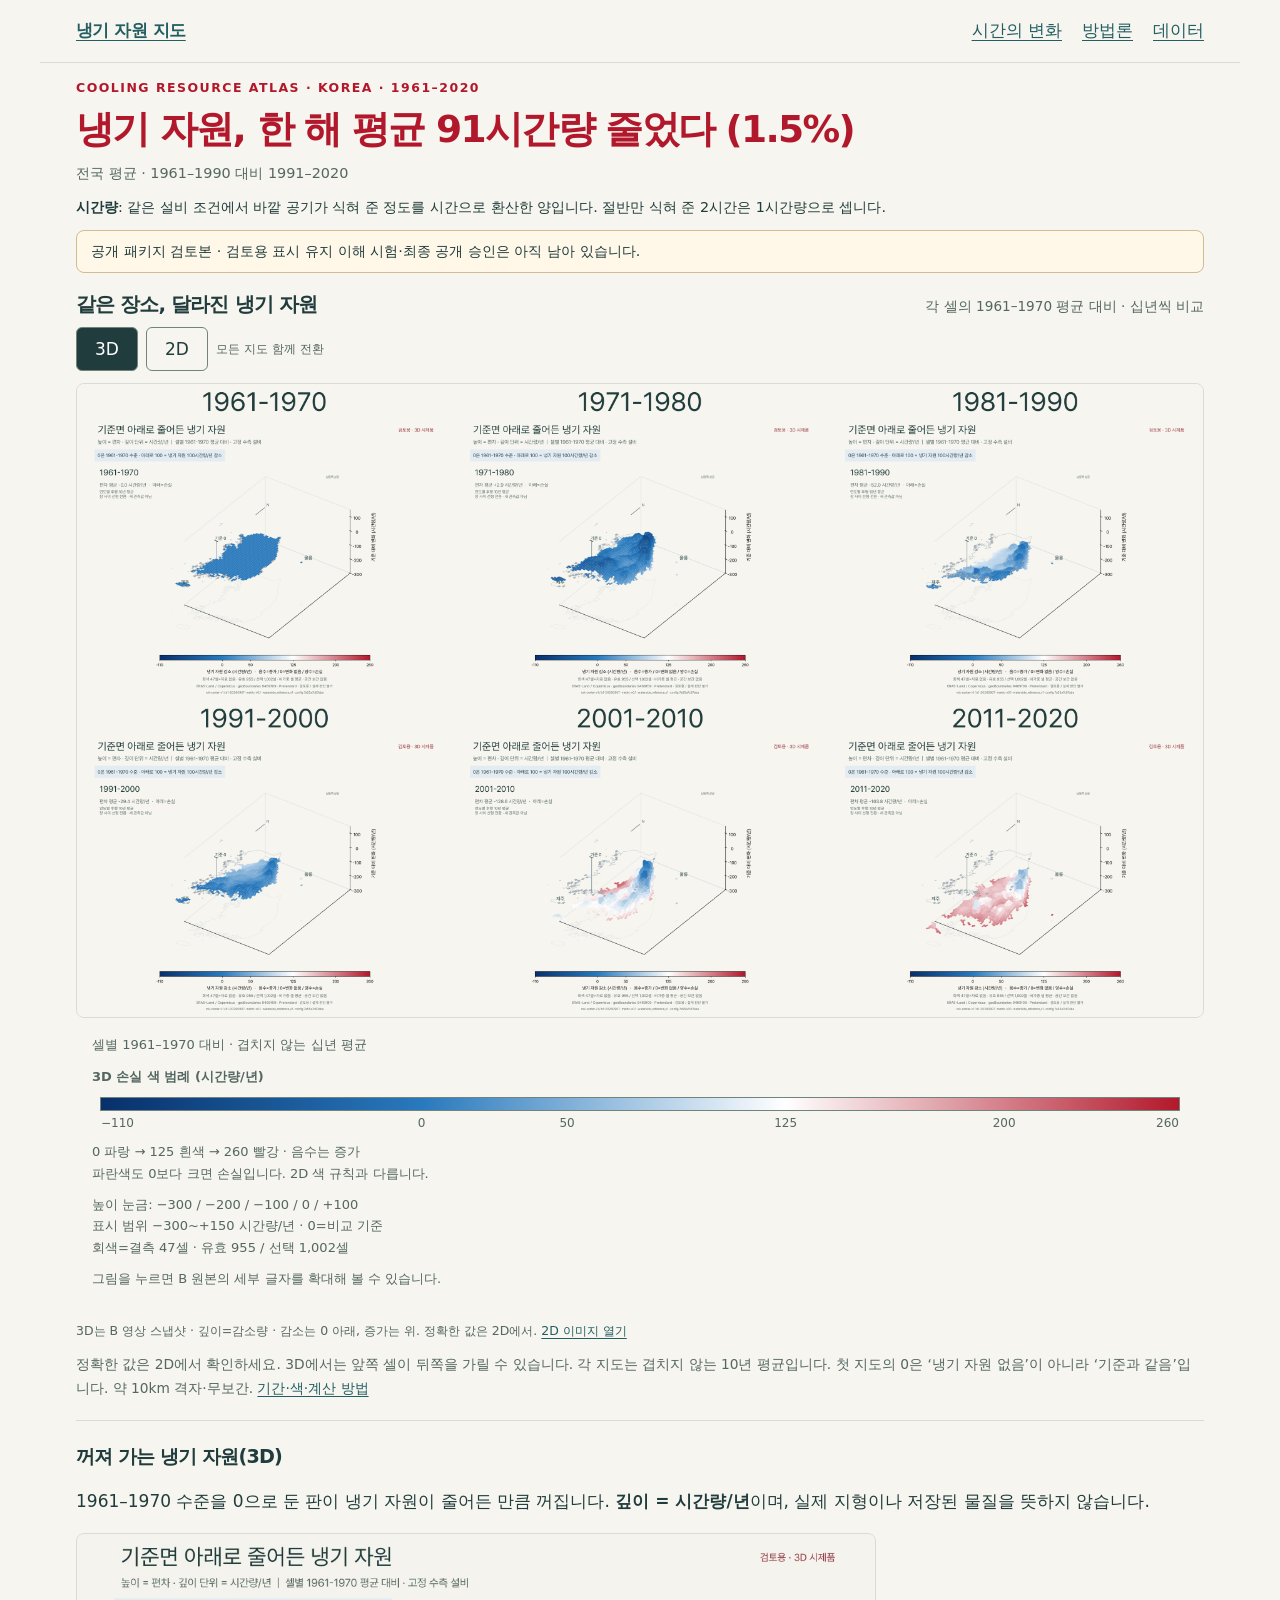
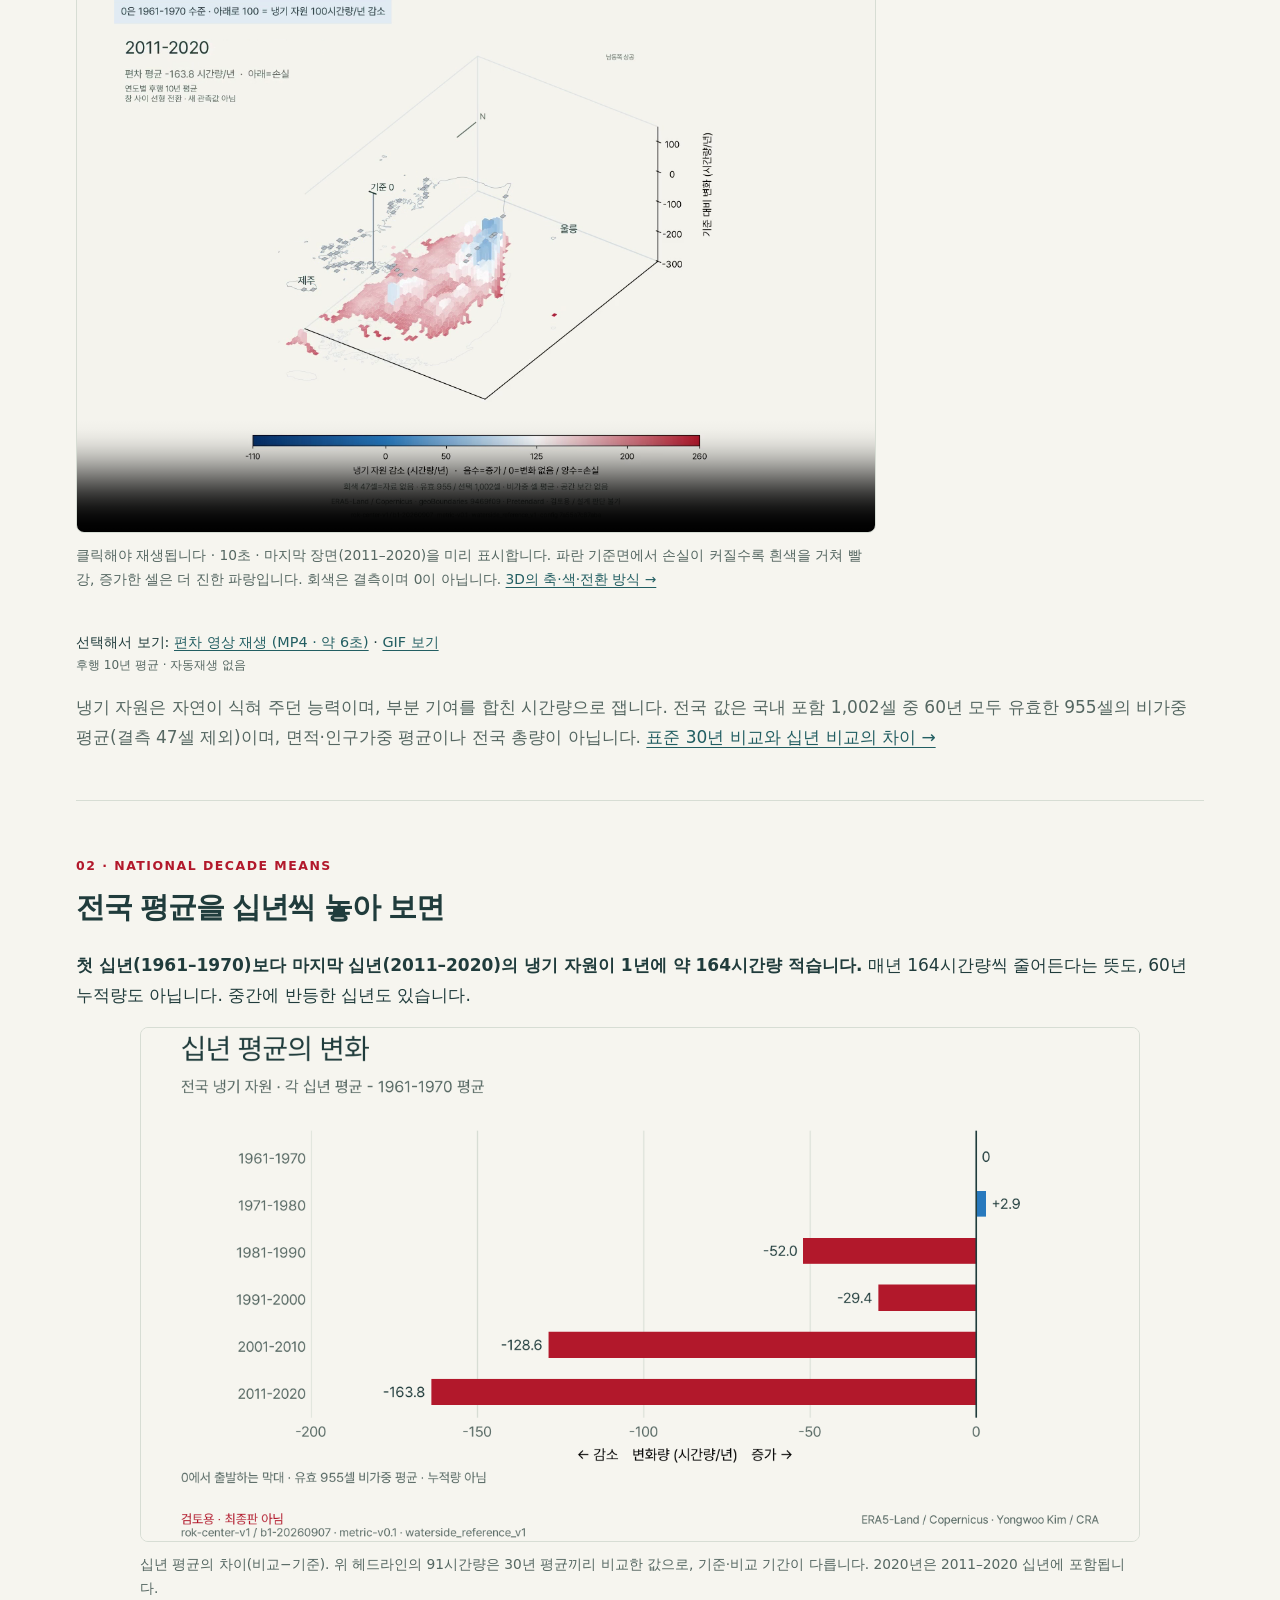
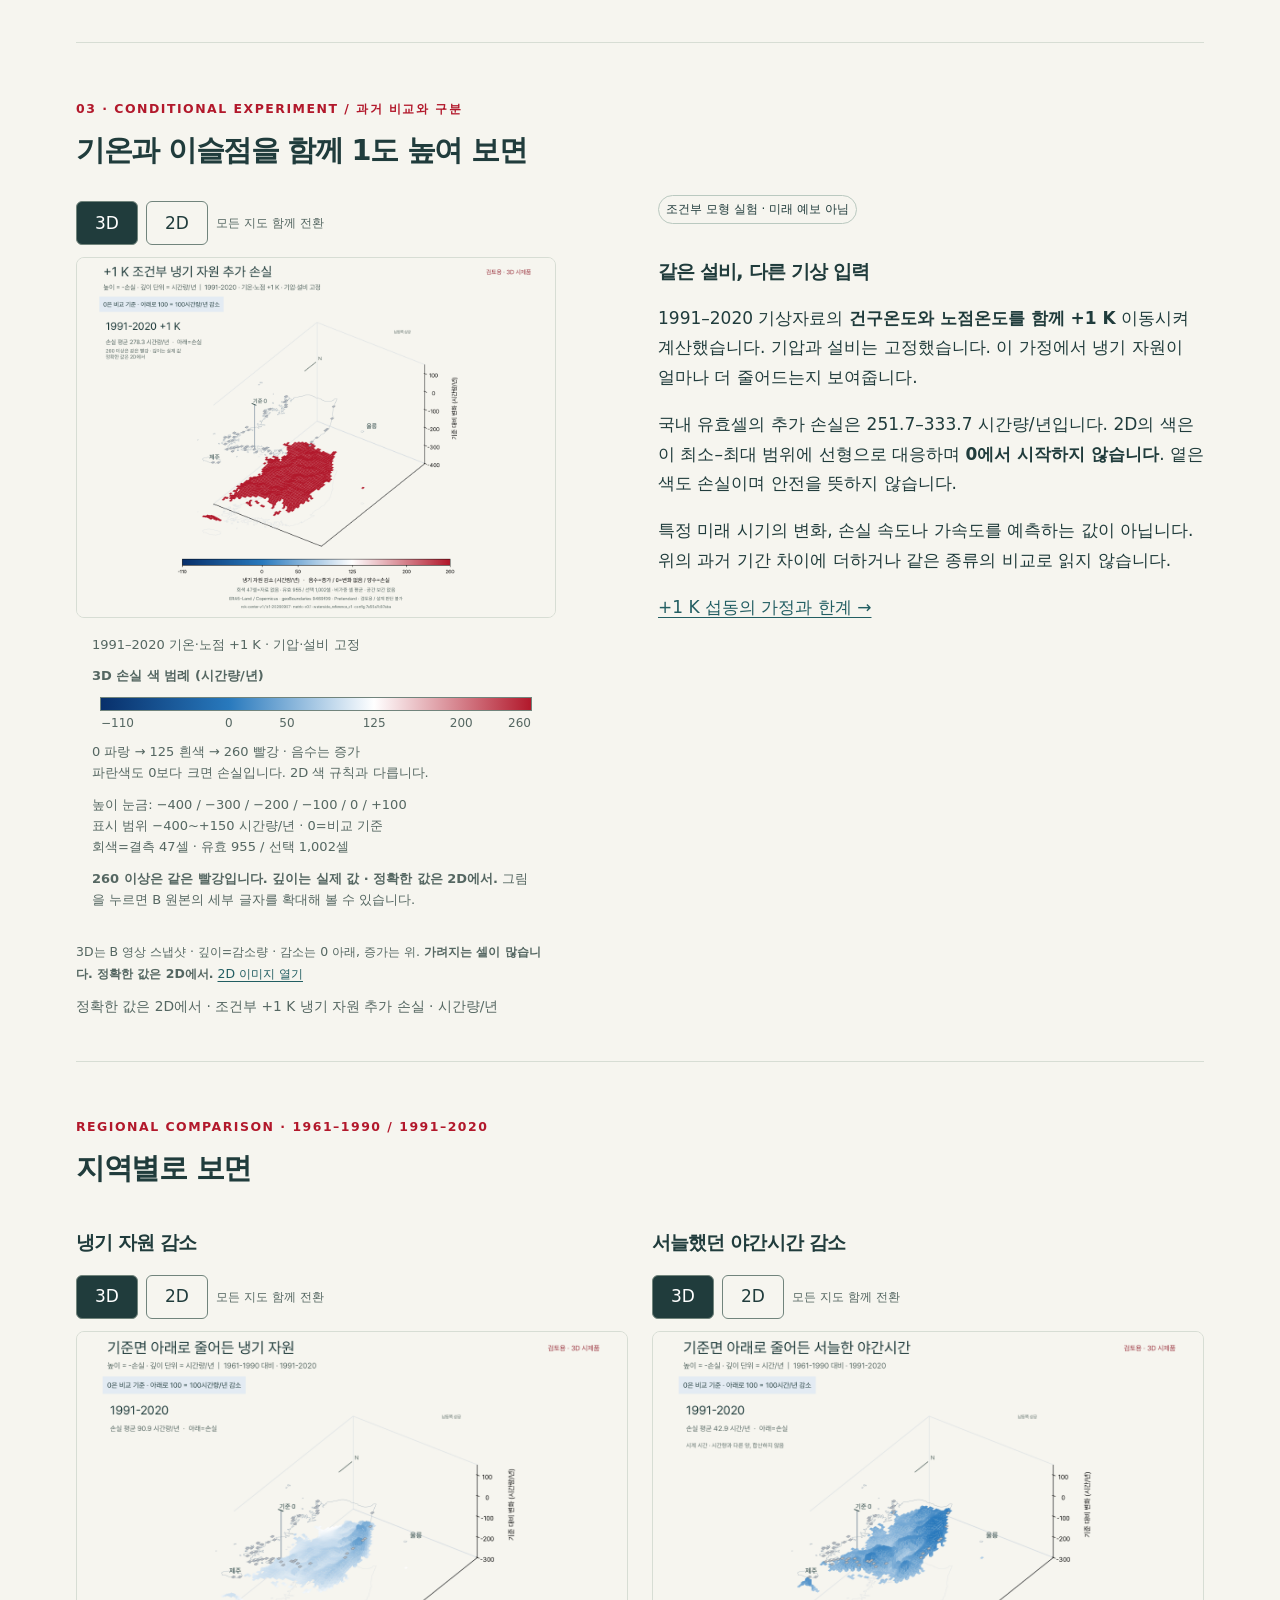
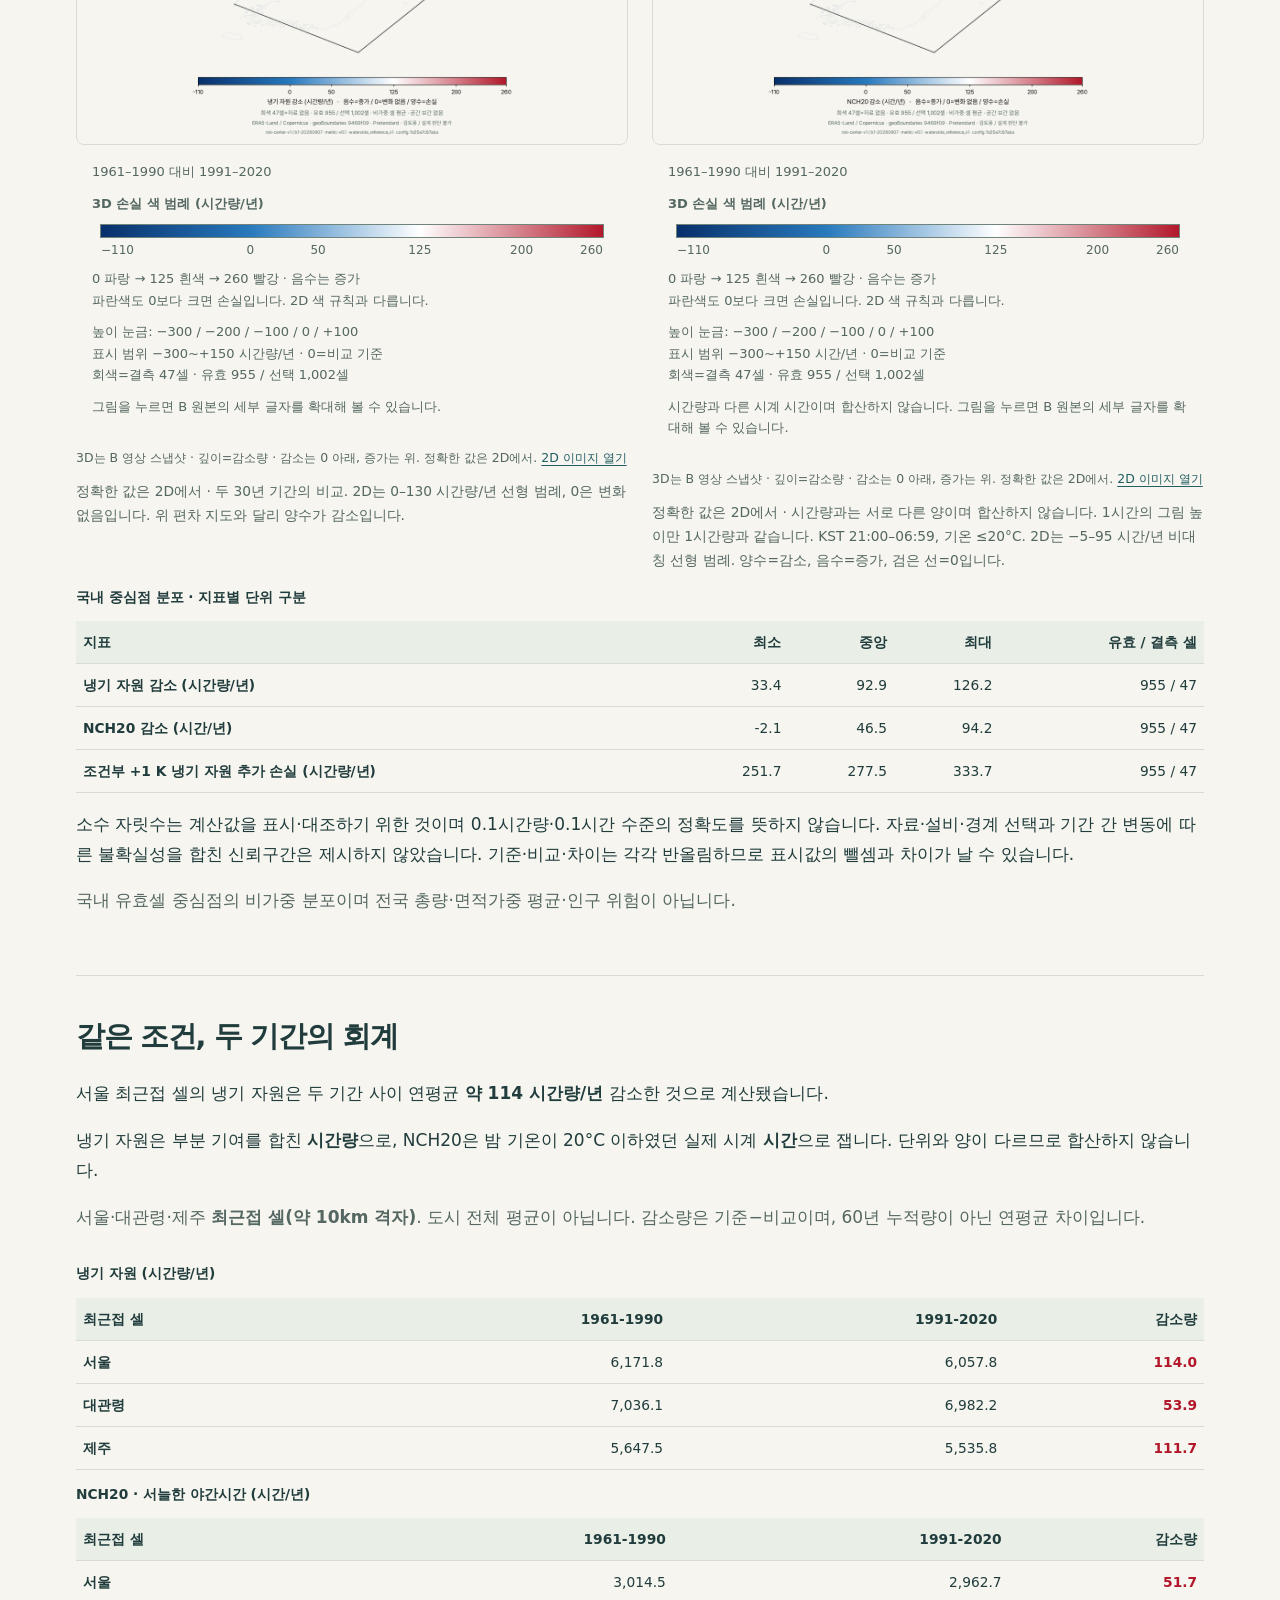
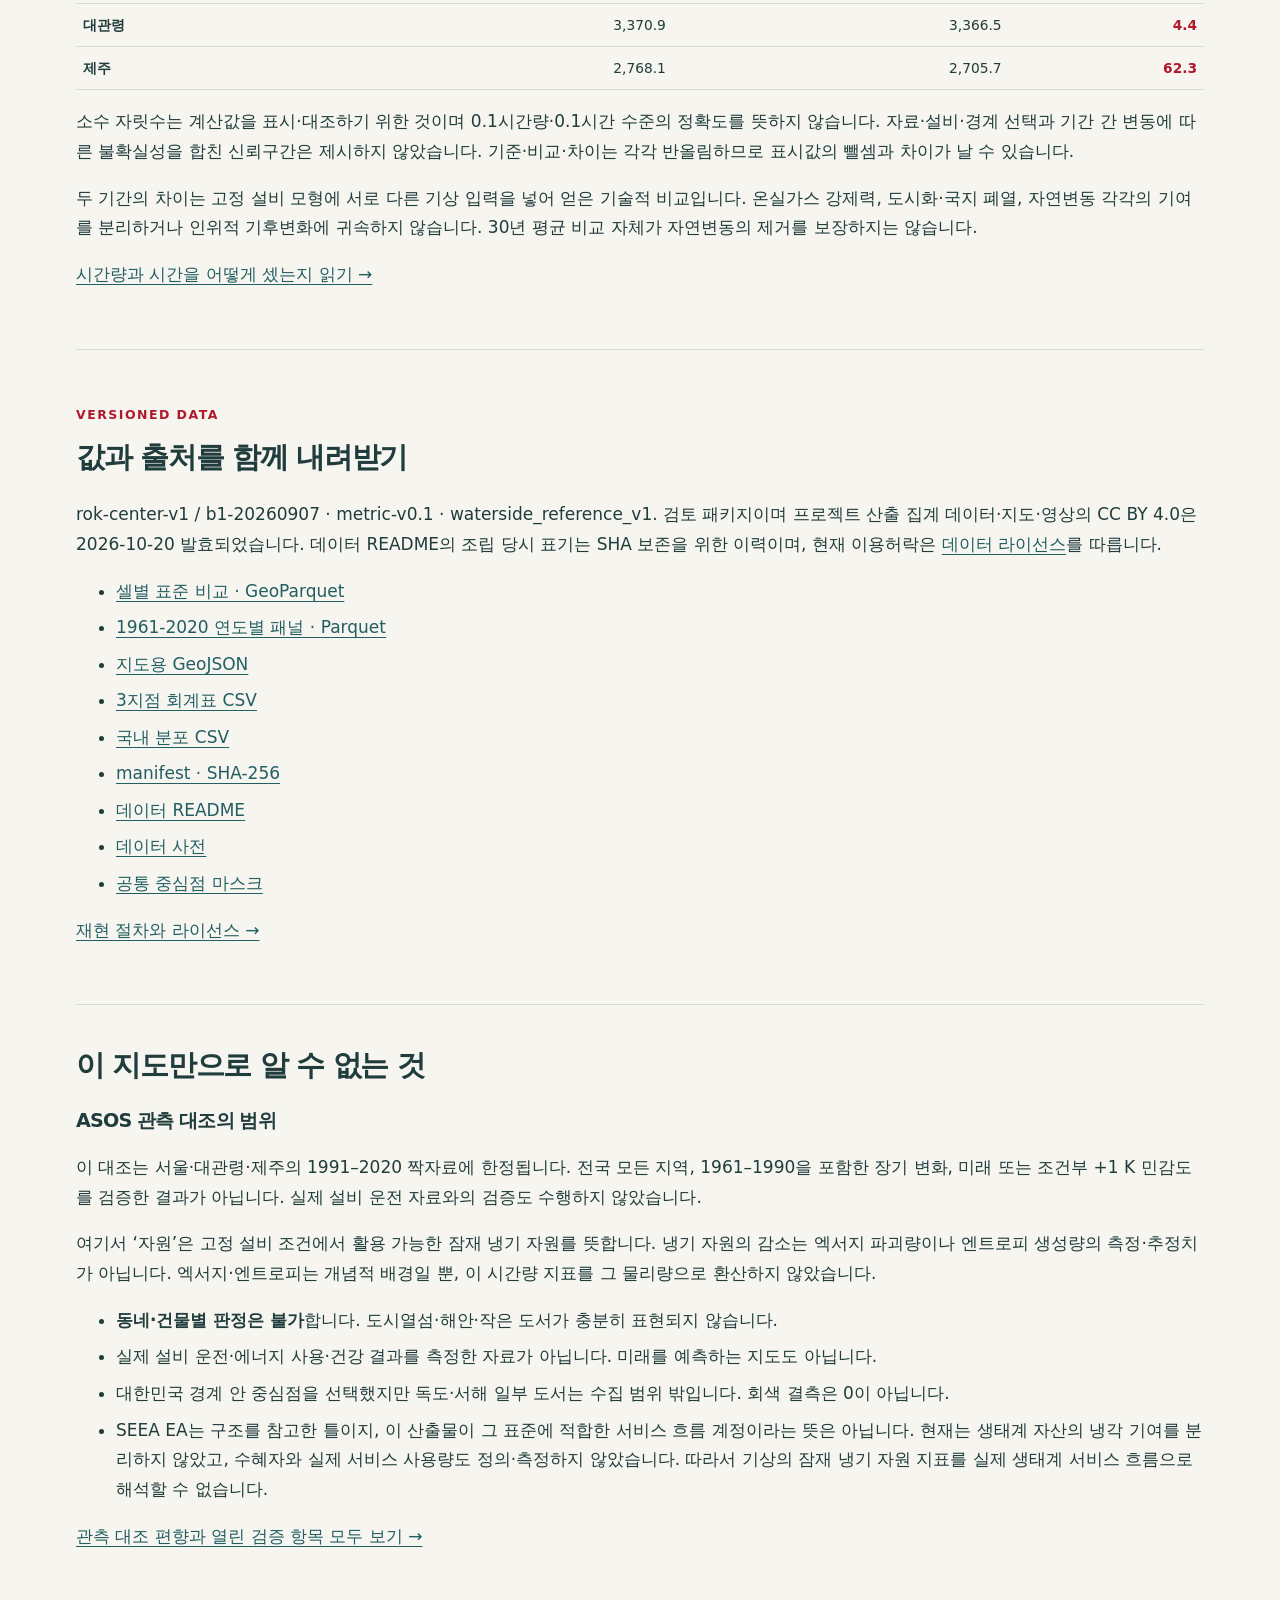
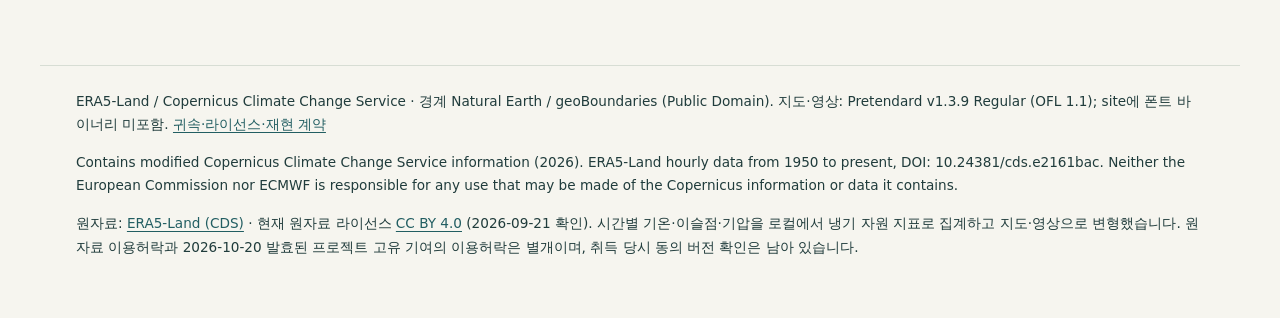
==== commit faf92ee8: "검토판 갱신: 3D 지도 = B 영상 스냅샷 (원본 635f6ef)" ====
--- a/index.html
+++ b/index.html
@@ -10,7 +10,7 @@
 <p class="status">공개 패키지 검토본 · 검토용 표시 유지 <br class="mobile-break">이해 시험·최종 공개 승인은 아직 남아 있습니다.</p></div>
 <section id="time-maps" aria-labelledby="time-maps-title">
 <div class="section-label"><h2 id="time-maps-title">같은 장소, 달라진 냉기 자원</h2><p>각 셀의 1961–1970 평균 대비 · 십년씩 비교</p></div>
-<figure><div class="map-view" data-map-id="time-maps-desktop"><div class="map-toggle" role="group" aria-label="십년 편차 지도 보기 · 모든 지도 함께 전환" hidden><button type="button" data-map-mode="3d" aria-pressed="true">3D</button><button type="button" data-map-mode="2d" aria-pressed="false">2D</button><span>모든 지도 함께 전환</span></div><div data-map-panel="3d"><a href="assets/time-maps-3d-desktop.png" aria-label="십년 편차 3D 큰 원본 보기"><picture><source media="(max-width:760px)" srcset="assets/time-maps-3d-mobile.png" width="1200" height="2560"><img src="assets/time-maps-3d-desktop.png" width="1800" height="1660" alt="여섯 십년의 냉기 자원 3D 지도. 깊이=감소량, 1961–1970 기준면 0에서 감소는 아래로, 증가는 위로 표시합니다. 공통 깊이 축 −400~+150 시간량/년. 색은 기존 편차 지도와 같은 −300~+300 시간량/년, 빨강은 감소, 파랑은 증가. 회색 47셀은 결측이며 0이 아닙니다. 깊은 받침 없이 얇은 테두리만 기준 0에 남깁니다. 기둥은 0에서 값까지이며 값 색 면은 음영 없이, 기둥 옆벽만 음영을 줍니다."></picture></a></div><div data-map-panel="2d" hidden><a href="assets/time-maps-desktop.png" aria-label="십년 편차 지도 큰 원본 보기"><picture><source media="(max-width:760px)" srcset="assets/time-maps-mobile.png" width="780" height="960"><img src="assets/time-maps-desktop.png" width="1440" height="690" alt="1961–1970부터 2011–2020까지 여섯 십년의 냉기 자원 편차 지도. 각 셀의 첫 십년 평균이 기준 0이며 빨강은 감소, 파랑은 증가입니다. 모든 지도는 −300~+300 시간량/년 공통 선형 범례, 회색 빗금은 결측입니다."></picture></a></div><p class="map-reading">3D 깊이=감소량 · 얇은 테두리=기준 0 · 기둥은 0에서 값까지. 정확한 값은 2D에서. <a href="assets/time-maps-desktop.png">2D 이미지 열기</a></p></div>
+<figure><div class="map-view" data-map-id="time-maps-desktop"><div class="map-toggle" role="group" aria-label="십년 편차 지도 보기 · 모든 지도 함께 전환" hidden><button type="button" data-map-mode="3d" aria-pressed="true">3D</button><button type="button" data-map-mode="2d" aria-pressed="false">2D</button><span>모든 지도 함께 전환</span></div><div data-map-panel="3d"><a href="assets/time-maps-3d-desktop.png" aria-label="십년 편차 3D 큰 원본 보기"><picture><source media="(max-width:760px)" srcset="assets/time-maps-3d-mobile.png" width="2400" height="3036"><img src="assets/time-maps-3d-desktop.png" width="3600" height="2024" alt="여섯 십년의 B 영상 스냅샷. 깊이=감소량, 셀별 1961–1970 기준 0에서 감소는 아래, 증가는 위입니다. 직교 시점과 단차 면은 B 영상과 같습니다. 깊이 −300~+150 시간량/년. 색은 손실 −110 진파랑, 0 파랑, 125 흰색, 260 빨강인 B 규칙이며 2D와 다릅니다. 회색 47셀은 결측, 0이 아닙니다."></picture></a><div class="snapshot-guide"><p>셀별 1961–1970 대비 · 겹치지 않는 십년 평균</p><p><strong>3D 손실 색 범례 (시간량/년)</strong></p><div class="snapshot-scale" aria-label="손실 −110 진파랑, 0 파랑, 125 흰색, 260 빨강"><span style="left:0%">−110</span><span style="left:29.73%">0</span><span style="left:43.24%">50</span><span style="left:63.51%">125</span><span style="left:83.78%">200</span><span style="left:100%">260</span></div><p>0 파랑 → 125 흰색 → 260 빨강 · 음수는 증가<br>파란색도 0보다 크면 손실입니다. 2D 색 규칙과 다릅니다.</p><p>높이 눈금: −300 / −200 / −100 / 0 / +100<br>표시 범위 −300~+150 시간량/년 · 0=비교 기준<br>회색=결측 47셀 · 유효 955 / 선택 1,002셀</p><p> 그림을 누르면 B 원본의 세부 글자를 확대해 볼 수 있습니다.</p></div></div><div data-map-panel="2d" hidden><a href="assets/time-maps-desktop.png" aria-label="십년 편차 지도 큰 원본 보기"><picture><source media="(max-width:760px)" srcset="assets/time-maps-mobile.png" width="780" height="960"><img src="assets/time-maps-desktop.png" width="1440" height="690" alt="1961–1970부터 2011–2020까지 여섯 십년의 냉기 자원 편차 지도. 각 셀의 첫 십년 평균이 기준 0이며 빨강은 감소, 파랑은 증가입니다. 모든 지도는 −300~+300 시간량/년 공통 선형 범례, 회색 빗금은 결측입니다."></picture></a></div><p class="map-reading">3D는 B 영상 스냅샷 · 깊이=감소량 · 감소는 0 아래, 증가는 위. 정확한 값은 2D에서. <a href="assets/time-maps-desktop.png">2D 이미지 열기</a></p></div>
 <figcaption>정확한 값은 2D에서 확인하세요. 3D에서는 앞쪽 셀이 뒤쪽을 가릴 수 있습니다. 각 지도는 겹치지 않는 10년 평균입니다. 첫 지도의 0은 ‘냉기 자원 없음’이 아니라 ‘기준과 같음’입니다. 약 10km 격자·무보간. <a href="methodology.html#time-visuals">기간·색·계산 방법</a></figcaption></figure>
 <section id="cooling-3d" aria-labelledby="cooling-3d-title"><h3 id="cooling-3d-title">꺼져 가는 냉기 자원(3D)</h3>
 <p>1961–1970 수준을 0으로 둔 판이 냉기 자원이 줄어든 만큼 꺼집니다. <strong>깊이 = 시간량/년</strong>이며, 실제 지형이나 저장된 물질을 뜻하지 않습니다.</p>
@@ -23,10 +23,10 @@
 <p><strong>첫 십년(1961–1970)보다 마지막 십년(2011–2020)의 냉기 자원이 1년에 약 164시간량 적습니다.</strong> 매년 164시간량씩 줄어든다는 뜻도, 60년 누적량도 아닙니다. 중간에 반등한 십년도 있습니다.</p>
 <figure class="bar-figure"><picture><source media="(max-width:760px)" srcset="assets/time-bars-mobile.png" width="780" height="850"><img loading="lazy" src="assets/time-bars-desktop.png" width="1440" height="740" alt="각 십년의 전국 냉기 자원 평균에서 1961–1970 평균을 뺀 막대. 순서대로 0, +2.9, −52.0, −29.4, −128.6, −163.8 시간량/년. 막대는 0에서 출발하며 중간 증가도 표시합니다."></picture><figcaption>십년 평균의 차이(비교−기준). 위 헤드라인의 91시간량은 30년 평균끼리 비교한 값으로, 기준·비교 기간이 다릅니다. 2020년은 2011–2020 십년에 포함됩니다.</figcaption></figure></section>
 <section id="sensitivity"><p class="eyebrow">03 · Conditional experiment / 과거 비교와 구분</p><h2>기온과 이슬점을 함께 1도 높여 보면</h2>
-<div class="columns"><figure><div class="map-view" data-map-id="sensitivity"><div class="map-toggle" role="group" aria-label="조건부 +1 K 지도 보기 · 모든 지도 함께 전환" hidden><button type="button" data-map-mode="3d" aria-pressed="true">3D</button><button type="button" data-map-mode="2d" aria-pressed="false">2D</button><span>모든 지도 함께 전환</span></div><div data-map-panel="3d"><a href="assets/sensitivity-3d.png" aria-label="조건부 +1 K 3D 큰 원본 보기"><img loading="lazy" src="assets/sensitivity-3d.png" width="600" height="980" alt="조건부 +1 K 냉기 자원 추가 손실 3D 지도. 깊이=감소량, 기준면 0에서 251.7~333.7 시간량/년 모두 아래로 내려갑니다. 시간량 지도와 같은 깊이 축 −400~+150 시간량/년. 색은 기존 2D 최소–최대 빨강 범례. 회색은 결측이며 0이 아닙니다. 깊은 받침 없이 얇은 테두리만 기준 0에 남깁니다. 기둥은 0에서 값까지이며 값 색 면은 음영 없이, 기둥 옆벽만 음영을 줍니다."></a></div><div data-map-panel="2d" hidden><a href="assets/sensitivity.png"><img loading="lazy" src="assets/sensitivity.png" width="1440" height="1800" alt="기온과 이슬점을 함께 1 K 높인 조건부 냉기 자원 추가 손실 지도. 기압과 설비 고정. 국내 유효셀 251.7~333.7 시간량/년 최소–최대 선형 범례이며 0에서 시작하지 않습니다."></a></div><p class="map-reading">3D 깊이=감소량 · 얇은 테두리=기준 0 · 기둥은 0에서 값까지. <strong>가려지는 셀이 많습니다. 정확한 값은 2D에서.</strong> <a href="assets/sensitivity.png">2D 이미지 열기</a></p></div><figcaption>정확한 값은 2D에서 · 조건부 +1 K 냉기 자원 추가 손실 · 시간량/년</figcaption></figure><div><span class="tag">조건부 모형 실험 · 미래 예보 아님</span><h3>같은 설비, 다른 기상 입력</h3><p>1991–2020 기상자료의 <strong>건구온도와 노점온도를 함께 +1 K</strong> 이동시켜 계산했습니다. 기압과 설비는 고정했습니다. 이 가정에서 냉기 자원이 얼마나 더 줄어드는지 보여줍니다.</p><p>국내 유효셀의 추가 손실은 251.7–333.7 시간량/년입니다. 색은 이 최소–최대 범위에 선형으로 대응하며 <strong>0에서 시작하지 않습니다</strong>. 옅은 색도 손실이며 안전을 뜻하지 않습니다.</p><p>특정 미래 시기의 변화, 손실 속도나 가속도를 예측하는 값이 아닙니다. 위의 과거 기간 차이에 더하거나 같은 종류의 비교로 읽지 않습니다.</p><p><a href="methodology.html#metrics">+1 K 섭동의 가정과 한계 →</a></p></div></div></section>
+<div class="columns"><figure><div class="map-view" data-map-id="sensitivity"><div class="map-toggle" role="group" aria-label="조건부 +1 K 지도 보기 · 모든 지도 함께 전환" hidden><button type="button" data-map-mode="3d" aria-pressed="true">3D</button><button type="button" data-map-mode="2d" aria-pressed="false">2D</button><span>모든 지도 함께 전환</span></div><div data-map-panel="3d"><a href="assets/sensitivity-3d.png" aria-label="조건부 +1 K 3D 큰 원본 보기"><img loading="lazy" src="assets/sensitivity-3d.png" width="1200" height="900" alt="조건부 +1 K 추가 손실을 B 영상 렌더러로 그린 스냅샷. 깊이=감소량, 251.7~333.7 시간량/년 모두 0 아래입니다. 깊이 범위만 −400~+150으로 넓히고 B의 수치당 높이를 유지합니다. B 색 범례의 260 이상은 같은 빨강이지만 깊이는 실제 값입니다. 정확한 값은 2D에서. 회색은 결측, 0이 아닙니다."></a><div class="snapshot-guide"><p>1991–2020 기온·노점 +1 K · 기압·설비 고정</p><p><strong>3D 손실 색 범례 (시간량/년)</strong></p><div class="snapshot-scale" aria-label="손실 −110 진파랑, 0 파랑, 125 흰색, 260 빨강"><span style="left:0%">−110</span><span style="left:29.73%">0</span><span style="left:43.24%">50</span><span style="left:63.51%">125</span><span style="left:83.78%">200</span><span style="left:100%">260</span></div><p>0 파랑 → 125 흰색 → 260 빨강 · 음수는 증가<br>파란색도 0보다 크면 손실입니다. 2D 색 규칙과 다릅니다.</p><p>높이 눈금: −400 / −300 / −200 / −100 / 0 / +100<br>표시 범위 −400~+150 시간량/년 · 0=비교 기준<br>회색=결측 47셀 · 유효 955 / 선택 1,002셀</p><p><strong>260 이상은 같은 빨강입니다. 깊이는 실제 값 · 정확한 값은 2D에서.</strong> 그림을 누르면 B 원본의 세부 글자를 확대해 볼 수 있습니다.</p></div></div><div data-map-panel="2d" hidden><a href="assets/sensitivity.png"><img loading="lazy" src="assets/sensitivity.png" width="1440" height="1800" alt="기온과 이슬점을 함께 1 K 높인 조건부 냉기 자원 추가 손실 지도. 기압과 설비 고정. 국내 유효셀 251.7~333.7 시간량/년 최소–최대 선형 범례이며 0에서 시작하지 않습니다."></a></div><p class="map-reading">3D는 B 영상 스냅샷 · 깊이=감소량 · 감소는 0 아래, 증가는 위. <strong>가려지는 셀이 많습니다. 정확한 값은 2D에서.</strong> <a href="assets/sensitivity.png">2D 이미지 열기</a></p></div><figcaption>정확한 값은 2D에서 · 조건부 +1 K 냉기 자원 추가 손실 · 시간량/년</figcaption></figure><div><span class="tag">조건부 모형 실험 · 미래 예보 아님</span><h3>같은 설비, 다른 기상 입력</h3><p>1991–2020 기상자료의 <strong>건구온도와 노점온도를 함께 +1 K</strong> 이동시켜 계산했습니다. 기압과 설비는 고정했습니다. 이 가정에서 냉기 자원이 얼마나 더 줄어드는지 보여줍니다.</p><p>국내 유효셀의 추가 손실은 251.7–333.7 시간량/년입니다. 2D의 색은 이 최소–최대 범위에 선형으로 대응하며 <strong>0에서 시작하지 않습니다</strong>. 옅은 색도 손실이며 안전을 뜻하지 않습니다.</p><p>특정 미래 시기의 변화, 손실 속도나 가속도를 예측하는 값이 아닙니다. 위의 과거 기간 차이에 더하거나 같은 종류의 비교로 읽지 않습니다.</p><p><a href="methodology.html#metrics">+1 K 섭동의 가정과 한계 →</a></p></div></div></section>
 <section id="maps"><p class="eyebrow">Regional comparison · 1961–1990 / 1991–2020</p><h2>지역별로 보면</h2><div class="cards regional-cards">
-<article><h3>냉기 자원 감소</h3><figure><div class="map-view" data-map-id="ench-loss"><div class="map-toggle" role="group" aria-label="냉기 자원 감소 지도 보기 · 모든 지도 함께 전환" hidden><button type="button" data-map-mode="3d" aria-pressed="true">3D</button><button type="button" data-map-mode="2d" aria-pressed="false">2D</button><span>모든 지도 함께 전환</span></div><div data-map-panel="3d"><a href="assets/ench-loss-3d.png" aria-label="냉기 자원 감소 3D 큰 원본 보기"><img loading="lazy" src="assets/ench-loss-3d.png" width="600" height="980" alt="지역별 냉기 자원 감소 3D 지도. 깊이=감소량, 1961–1990 대비 1991–2020 손실만큼 기준면 0 아래로 내려갑니다. 공통 깊이 축 −400~+150 시간량/년. 색은 기존 2D와 같은 0–130 시간량/년 빨강 범례. 회색은 결측이며 0이 아닙니다. 깊은 받침 없이 얇은 테두리만 기준 0에 남깁니다. 기둥은 0에서 값까지이며 값 색 면은 음영 없이, 기둥 옆벽만 음영을 줍니다."></a></div><div data-map-panel="2d" hidden><a href="assets/ench-loss.png"><img loading="lazy" src="assets/ench-loss.png" width="1440" height="1800" alt="지역별 냉기 자원 감소량. 1961–1990 대비 1991–2020, 0–130 시간량/년 범례. 양수는 감소, 진한 빨강일수록 감소가 큽니다."></a></div><p class="map-reading">3D 깊이=감소량 · 얇은 테두리=기준 0 · 기둥은 0에서 값까지. 정확한 값은 2D에서. <a href="assets/ench-loss.png">2D 이미지 열기</a></p></div><figcaption>정확한 값은 2D에서 · 두 30년 기간의 비교. 0–130 시간량/년 선형 범례, 0은 변화 없음입니다. 위 편차 지도와 달리 양수가 감소입니다.</figcaption></figure></article>
-<article><h3>서늘했던 야간시간 감소</h3><figure><div class="map-view" data-map-id="nch20-loss"><div class="map-toggle" role="group" aria-label="서늘한 야간시간 감소 지도 보기 · 모든 지도 함께 전환" hidden><button type="button" data-map-mode="3d" aria-pressed="true">3D</button><button type="button" data-map-mode="2d" aria-pressed="false">2D</button><span>모든 지도 함께 전환</span></div><div data-map-panel="3d"><a href="assets/nch20-loss-3d.png" aria-label="서늘한 야간시간 감소 3D 큰 원본 보기"><img loading="lazy" src="assets/nch20-loss-3d.png" width="600" height="980" alt="NCH20 감소 3D 지도. 깊이=감소량, 기준면 0에서 감소는 아래로, 증가는 위로 표시합니다. 깊이 축 −400~+150 시간/년이며 시계 시간입니다. 1시간의 그림 높이는 1시간량과 같지만 서로 다른 양입니다. 색은 기존 2D와 같은 −5–95 시간/년 범례. 회색은 결측이며 0이 아닙니다. 깊은 받침 없이 얇은 테두리만 기준 0에 남깁니다. 기둥은 0에서 값까지이며 값 색 면은 음영 없이, 기둥 옆벽만 음영을 줍니다."></a></div><div data-map-panel="2d" hidden><a href="assets/nch20-loss.png"><img loading="lazy" src="assets/nch20-loss.png" width="1440" height="1800" alt="NCH20 감소량. −5–95 시간/년 비대칭 선형 범례, 검은 눈금은 0. 양수는 감소, 음수는 증가."></a></div><p class="map-reading">3D 깊이=감소량 · 얇은 테두리=기준 0 · 기둥은 0에서 값까지. 정확한 값은 2D에서. <a href="assets/nch20-loss.png">2D 이미지 열기</a></p></div><figcaption>정확한 값은 2D에서 · 시간량과는 서로 다른 양이며 합산하지 않습니다. 1시간의 그림 높이만 1시간량과 같습니다. KST 21:00–06:59, 기온 ≤20°C. −5–95 시간/년 비대칭 선형 범례. 양수=감소, 음수=증가, 검은 선=0입니다.</figcaption></figure></article></div>
+<article><h3>냉기 자원 감소</h3><figure><div class="map-view" data-map-id="ench-loss"><div class="map-toggle" role="group" aria-label="냉기 자원 감소 지도 보기 · 모든 지도 함께 전환" hidden><button type="button" data-map-mode="3d" aria-pressed="true">3D</button><button type="button" data-map-mode="2d" aria-pressed="false">2D</button><span>모든 지도 함께 전환</span></div><div data-map-panel="3d"><a href="assets/ench-loss-3d.png" aria-label="냉기 자원 감소 3D 큰 원본 보기"><img loading="lazy" src="assets/ench-loss-3d.png" width="1200" height="900" alt="두 30년 기간의 냉기 자원 감소를 B 영상 렌더러로 그린 스냅샷. 깊이=감소량, 1961–1990 대비 1991–2020 손실만큼 0 아래로 내려갑니다. 깊이 −300~+150 시간량/년, B 영상과 같은 높이 비율. 손실 0 파랑, 125 흰색, 260 빨강으로 2D와 다른 색 규칙입니다. 회색은 결측, 0이 아닙니다."></a><div class="snapshot-guide"><p>1961–1990 대비 1991–2020</p><p><strong>3D 손실 색 범례 (시간량/년)</strong></p><div class="snapshot-scale" aria-label="손실 −110 진파랑, 0 파랑, 125 흰색, 260 빨강"><span style="left:0%">−110</span><span style="left:29.73%">0</span><span style="left:43.24%">50</span><span style="left:63.51%">125</span><span style="left:83.78%">200</span><span style="left:100%">260</span></div><p>0 파랑 → 125 흰색 → 260 빨강 · 음수는 증가<br>파란색도 0보다 크면 손실입니다. 2D 색 규칙과 다릅니다.</p><p>높이 눈금: −300 / −200 / −100 / 0 / +100<br>표시 범위 −300~+150 시간량/년 · 0=비교 기준<br>회색=결측 47셀 · 유효 955 / 선택 1,002셀</p><p> 그림을 누르면 B 원본의 세부 글자를 확대해 볼 수 있습니다.</p></div></div><div data-map-panel="2d" hidden><a href="assets/ench-loss.png"><img loading="lazy" src="assets/ench-loss.png" width="1440" height="1800" alt="지역별 냉기 자원 감소량. 1961–1990 대비 1991–2020, 0–130 시간량/년 범례. 양수는 감소, 진한 빨강일수록 감소가 큽니다."></a></div><p class="map-reading">3D는 B 영상 스냅샷 · 깊이=감소량 · 감소는 0 아래, 증가는 위. 정확한 값은 2D에서. <a href="assets/ench-loss.png">2D 이미지 열기</a></p></div><figcaption>정확한 값은 2D에서 · 두 30년 기간의 비교. 2D는 0–130 시간량/년 선형 범례, 0은 변화 없음입니다. 위 편차 지도와 달리 양수가 감소입니다.</figcaption></figure></article>
+<article><h3>서늘했던 야간시간 감소</h3><figure><div class="map-view" data-map-id="nch20-loss"><div class="map-toggle" role="group" aria-label="서늘한 야간시간 감소 지도 보기 · 모든 지도 함께 전환" hidden><button type="button" data-map-mode="3d" aria-pressed="true">3D</button><button type="button" data-map-mode="2d" aria-pressed="false">2D</button><span>모든 지도 함께 전환</span></div><div data-map-panel="3d"><a href="assets/nch20-loss-3d.png" aria-label="서늘한 야간시간 감소 3D 큰 원본 보기"><img loading="lazy" src="assets/nch20-loss-3d.png" width="1200" height="900" alt="NCH20 감소를 B 영상 렌더러로 그린 스냅샷. 깊이=감소량, 감소는 0 아래, 증가는 위입니다. 깊이 −300~+150 시간/년, 시계 시간이며 시간량과 다른 양입니다. 1시간과 1시간량의 그림 높이만 같습니다. 색은 같은 숫자의 B 규칙: 손실 0 파랑, 125 흰색, 260 빨강. 회색은 결측, 0이 아닙니다."></a><div class="snapshot-guide"><p>1961–1990 대비 1991–2020</p><p><strong>3D 손실 색 범례 (시간/년)</strong></p><div class="snapshot-scale" aria-label="손실 −110 진파랑, 0 파랑, 125 흰색, 260 빨강"><span style="left:0%">−110</span><span style="left:29.73%">0</span><span style="left:43.24%">50</span><span style="left:63.51%">125</span><span style="left:83.78%">200</span><span style="left:100%">260</span></div><p>0 파랑 → 125 흰색 → 260 빨강 · 음수는 증가<br>파란색도 0보다 크면 손실입니다. 2D 색 규칙과 다릅니다.</p><p>높이 눈금: −300 / −200 / −100 / 0 / +100<br>표시 범위 −300~+150 시간/년 · 0=비교 기준<br>회색=결측 47셀 · 유효 955 / 선택 1,002셀</p><p> 시간량과 다른 시계 시간이며 합산하지 않습니다. 그림을 누르면 B 원본의 세부 글자를 확대해 볼 수 있습니다.</p></div></div><div data-map-panel="2d" hidden><a href="assets/nch20-loss.png"><img loading="lazy" src="assets/nch20-loss.png" width="1440" height="1800" alt="NCH20 감소량. −5–95 시간/년 비대칭 선형 범례, 검은 눈금은 0. 양수는 감소, 음수는 증가."></a></div><p class="map-reading">3D는 B 영상 스냅샷 · 깊이=감소량 · 감소는 0 아래, 증가는 위. 정확한 값은 2D에서. <a href="assets/nch20-loss.png">2D 이미지 열기</a></p></div><figcaption>정확한 값은 2D에서 · 시간량과는 서로 다른 양이며 합산하지 않습니다. 1시간의 그림 높이만 1시간량과 같습니다. KST 21:00–06:59, 기온 ≤20°C. 2D는 −5–95 시간/년 비대칭 선형 범례. 양수=감소, 음수=증가, 검은 선=0입니다.</figcaption></figure></article></div>
 <!-- DISTRIBUTION:START -->
 <div class="table-scroll"><table><caption>국내 중심점 분포 · 지표별 단위 구분</caption><thead><tr><th scope="col">지표</th><th scope="col">최소</th><th scope="col">중앙</th><th scope="col">최대</th><th scope="col">유효 / 결측 셀</th></tr></thead><tbody><tr><th scope="row">냉기 자원 감소 (시간량/년)</th><td>33.4</td><td>92.9</td><td>126.2</td><td>955 / 47</td></tr><tr><th scope="row">NCH20 감소 (시간/년)</th><td>-2.1</td><td>46.5</td><td>94.2</td><td>955 / 47</td></tr><tr><th scope="row">조건부 +1 K 냉기 자원 추가 손실 (시간량/년)</th><td>251.7</td><td>277.5</td><td>333.7</td><td>955 / 47</td></tr></tbody></table></div>
 <!-- DISTRIBUTION:END --><p>소수 자릿수는 계산값을 표시·대조하기 위한 것이며 0.1시간량·0.1시간 수준의 정확도를 뜻하지 않습니다. 자료·설비·경계 선택과 기간 간 변동에 따른 불확실성을 합친 신뢰구간은 제시하지 않았습니다. 기준·비교·차이는 각각 반올림하므로 표시값의 뺄셈과 차이가 날 수 있습니다.</p><p class="muted">국내 유효셀 중심점의 비가중 분포이며 전국 총량·면적가중 평균·인구 위험이 아닙니다.</p></section>
--- a/assets/style.css
+++ b/assets/style.css
@@ -14,3 +14,6 @@
 
 /* Decision 32: native buttons support Tab, Enter and Space; no-JS defaults to 3D. */
 [hidden]{display:none!important}.map-toggle{display:flex;align-items:center;gap:8px;margin:8px 0 12px;flex-wrap:wrap}.map-toggle button{font:inherit;line-height:1;padding:12px 18px;min-height:44px;border:1px solid #71847c;border-radius:6px;color:var(--ink);background:transparent;cursor:pointer}.map-toggle button[aria-pressed=true]{background:var(--ink);color:white}.map-toggle button:focus-visible{outline:3px solid #b56b21;outline-offset:3px}.map-toggle span,.map-reading{font-size:.78rem;color:var(--muted)}.map-reading{margin:8px 0}.map-view img{width:100%}.map-view{min-width:0}.regional-cards figure{margin:0}
+
+/* B frames remain pixel-intact; the external key stays readable on small screens. */
+.snapshot-guide{font-size:13px;line-height:1.65;color:var(--muted);padding:12px 16px;background:#f6f5ef}.snapshot-guide p{font-size:inherit;margin:4px 0 10px}.snapshot-scale{height:14px;margin:8px 8px 30px;position:relative;border:1px solid #71847c;background:linear-gradient(to right,#08306b 0%,#2879bd 29.73%,#fff 63.51%,#b2182b 100%)}.snapshot-scale span{position:absolute;top:18px;transform:translateX(-50%);font-size:12px;line-height:1.2;white-space:nowrap}.snapshot-scale span:first-child{transform:none}.snapshot-scale span:last-child{transform:translateX(-100%)}
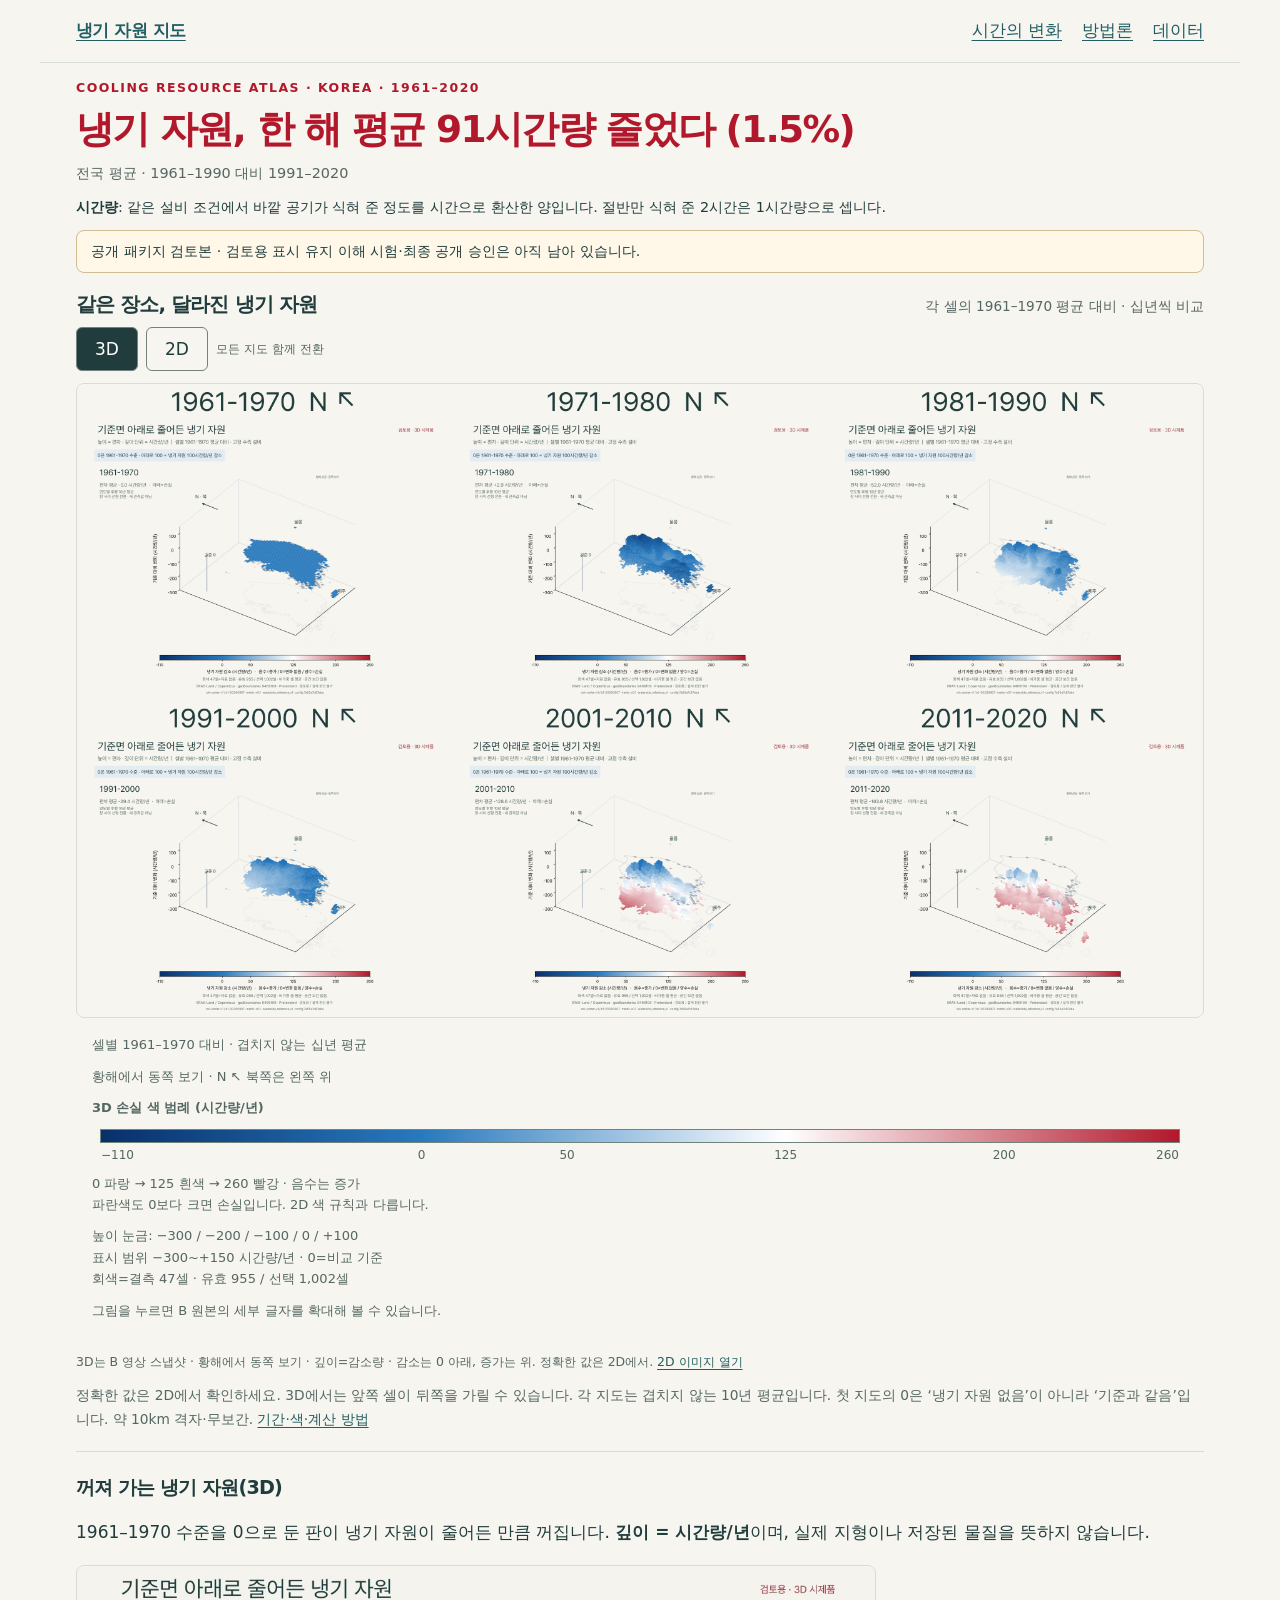
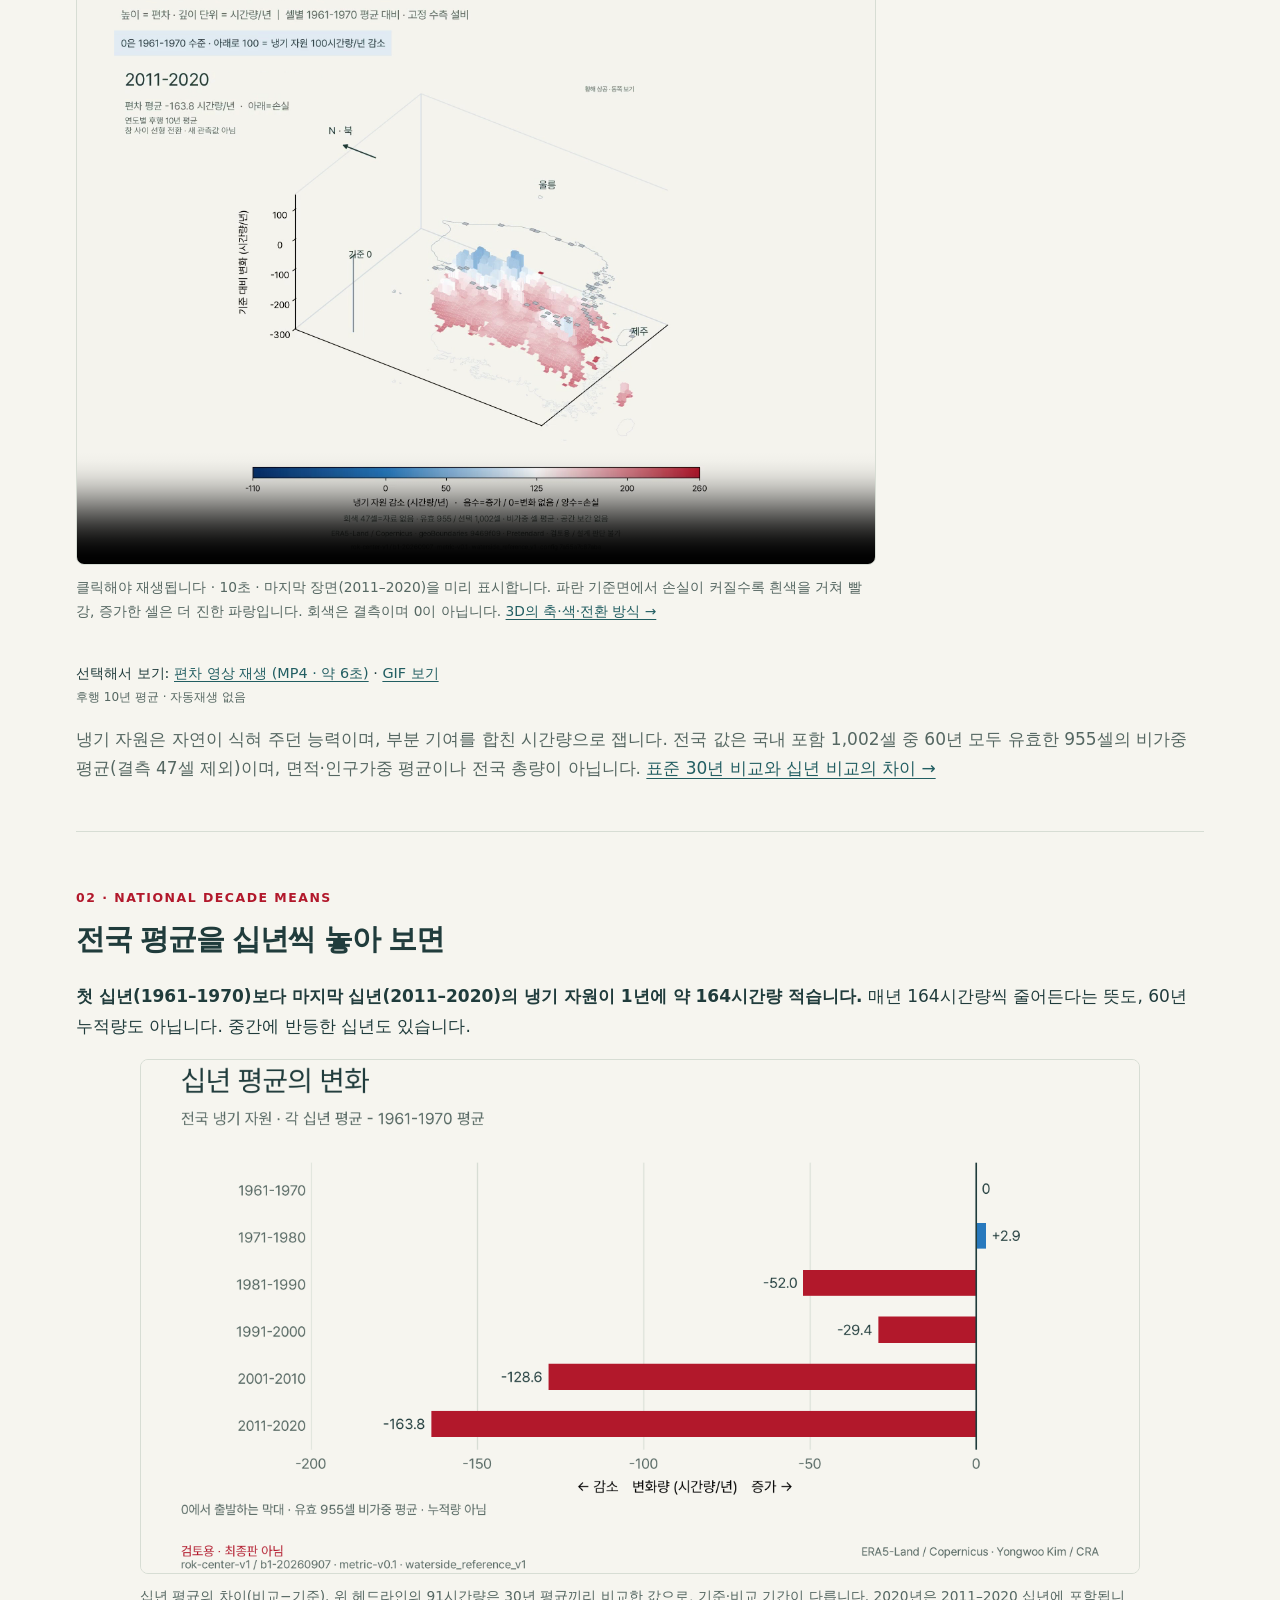
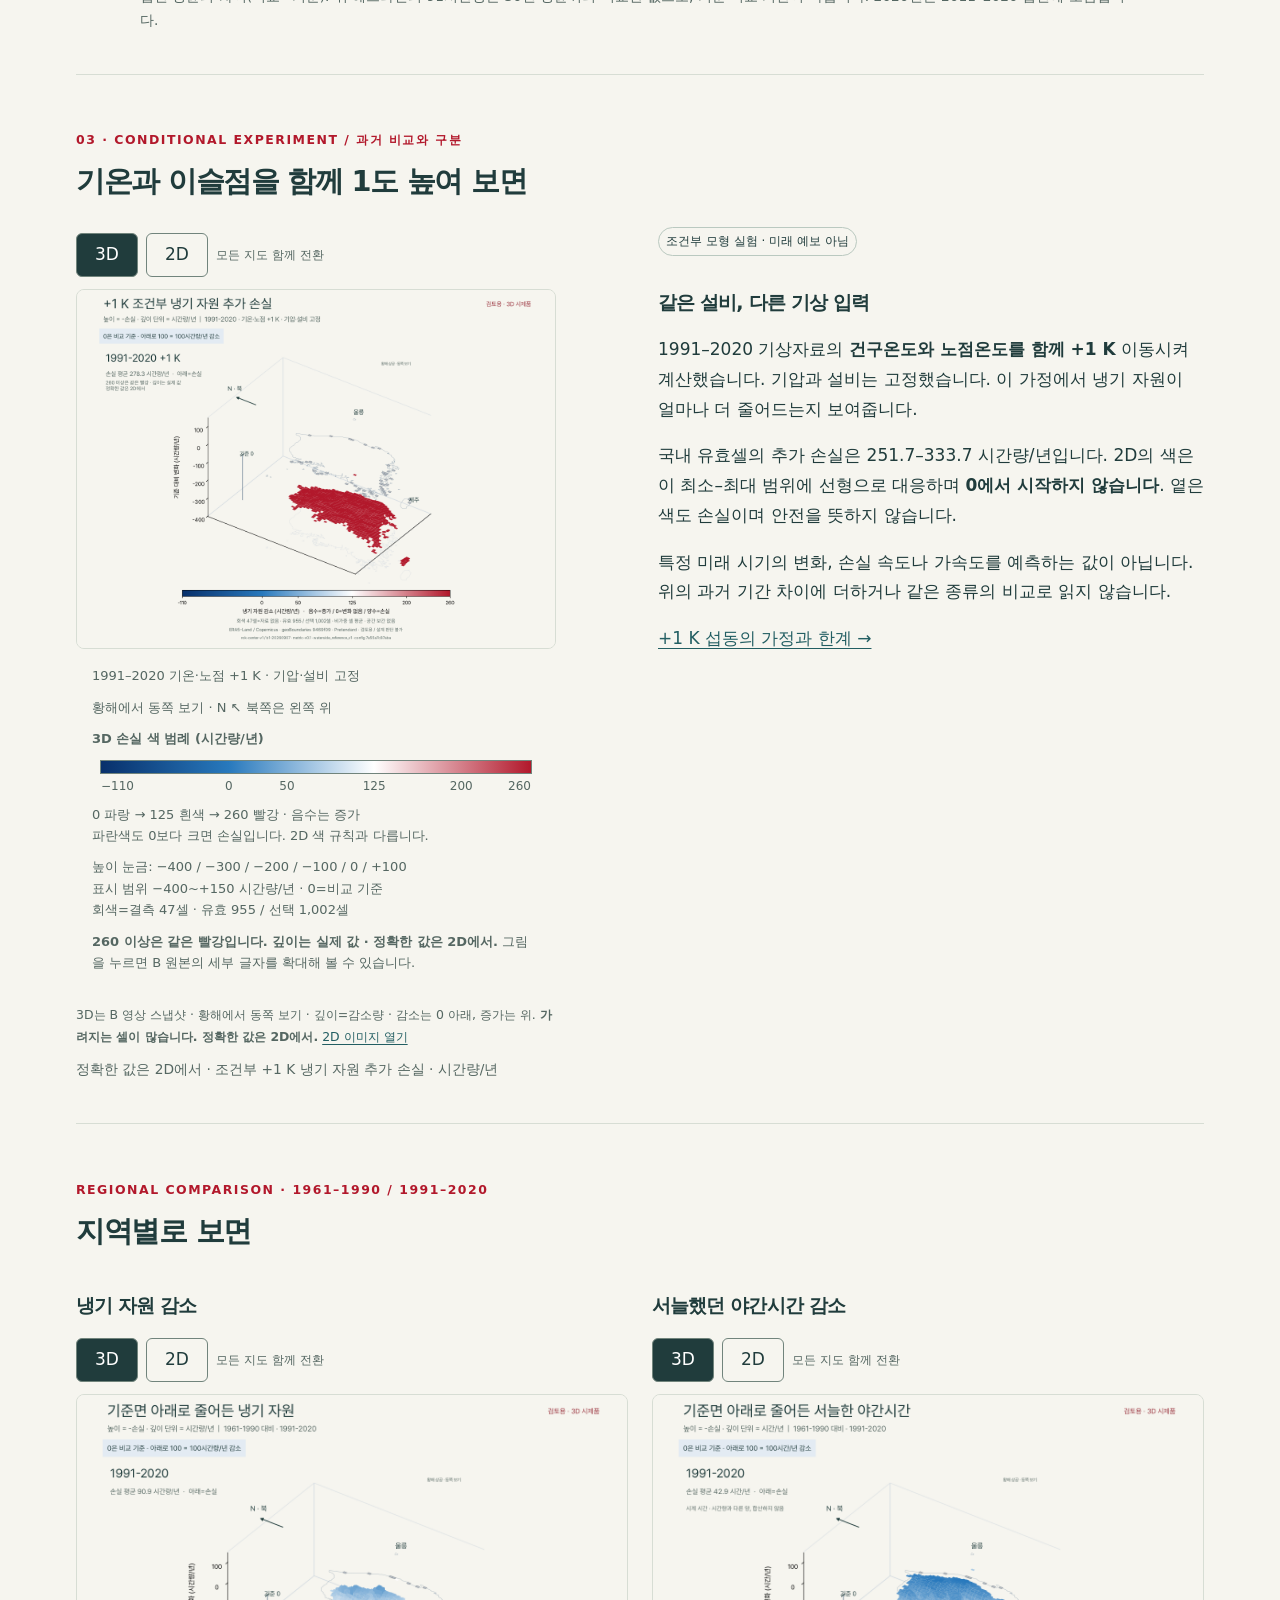
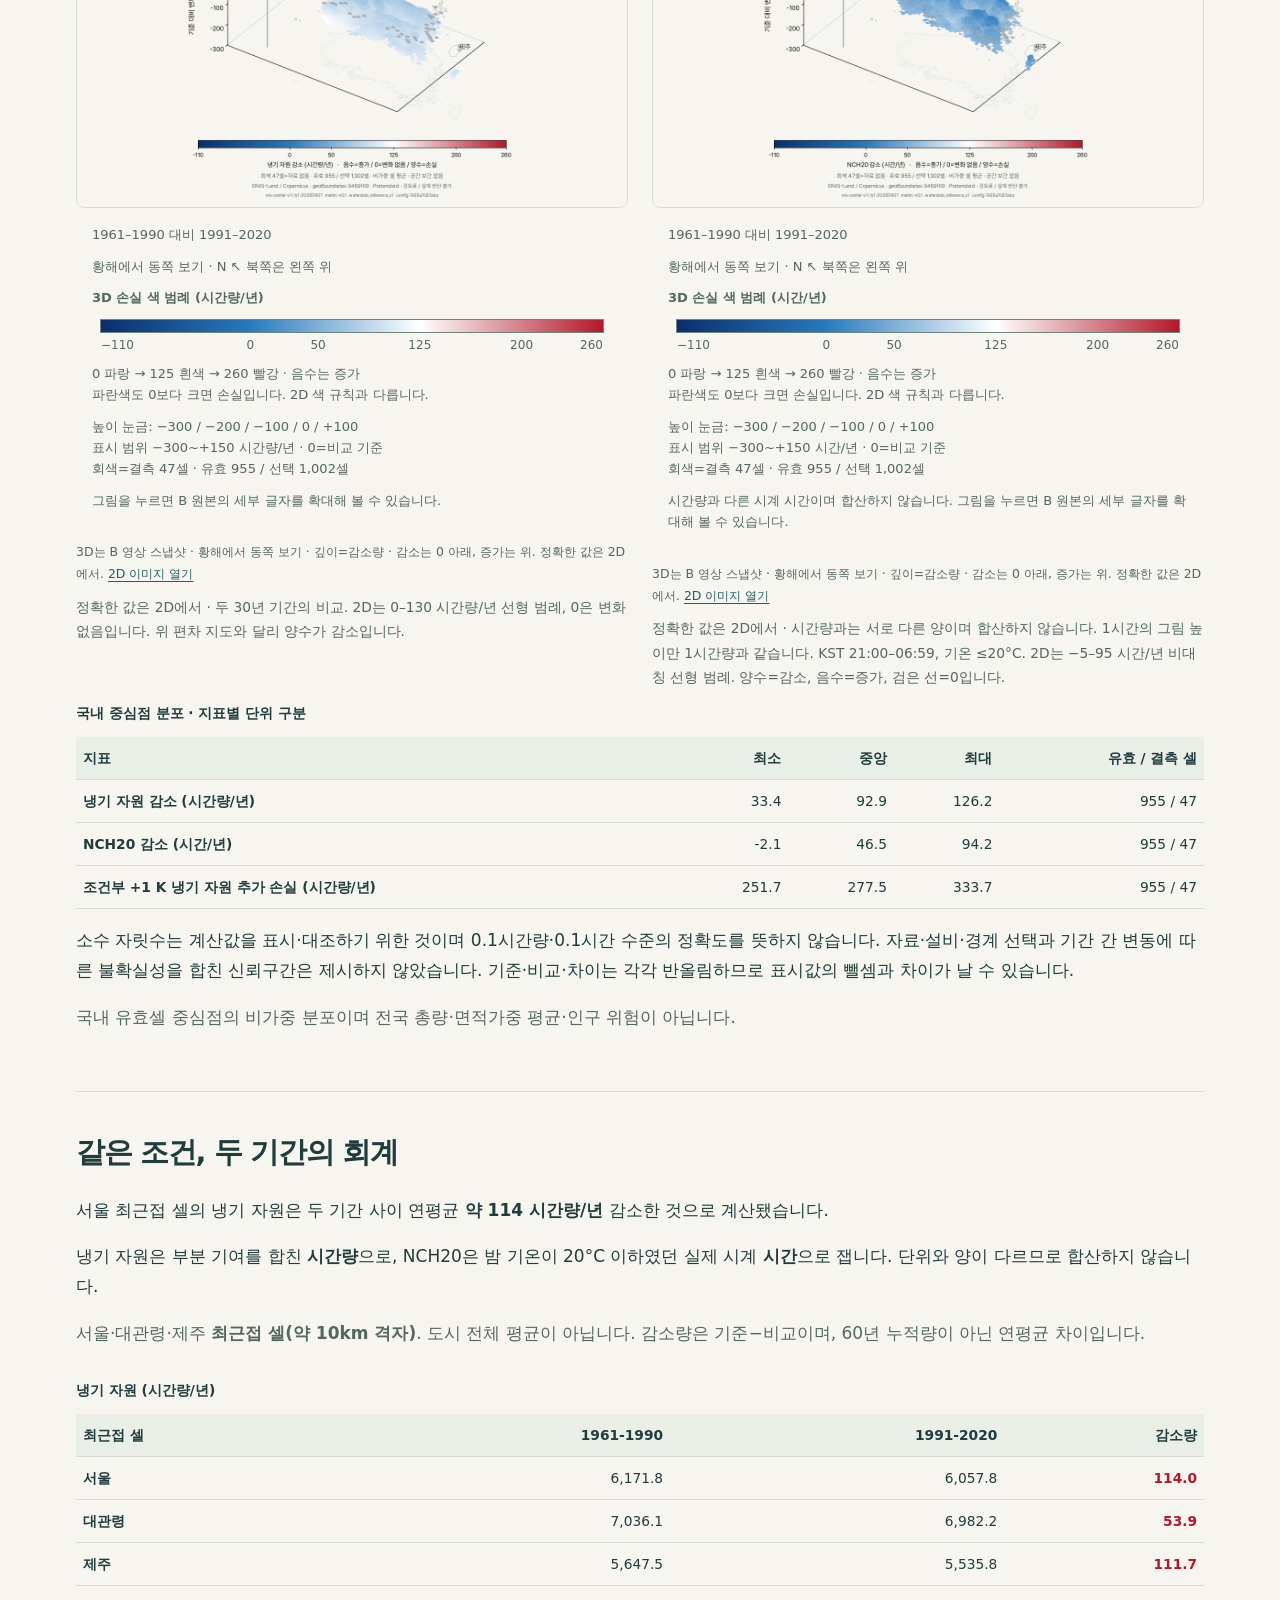
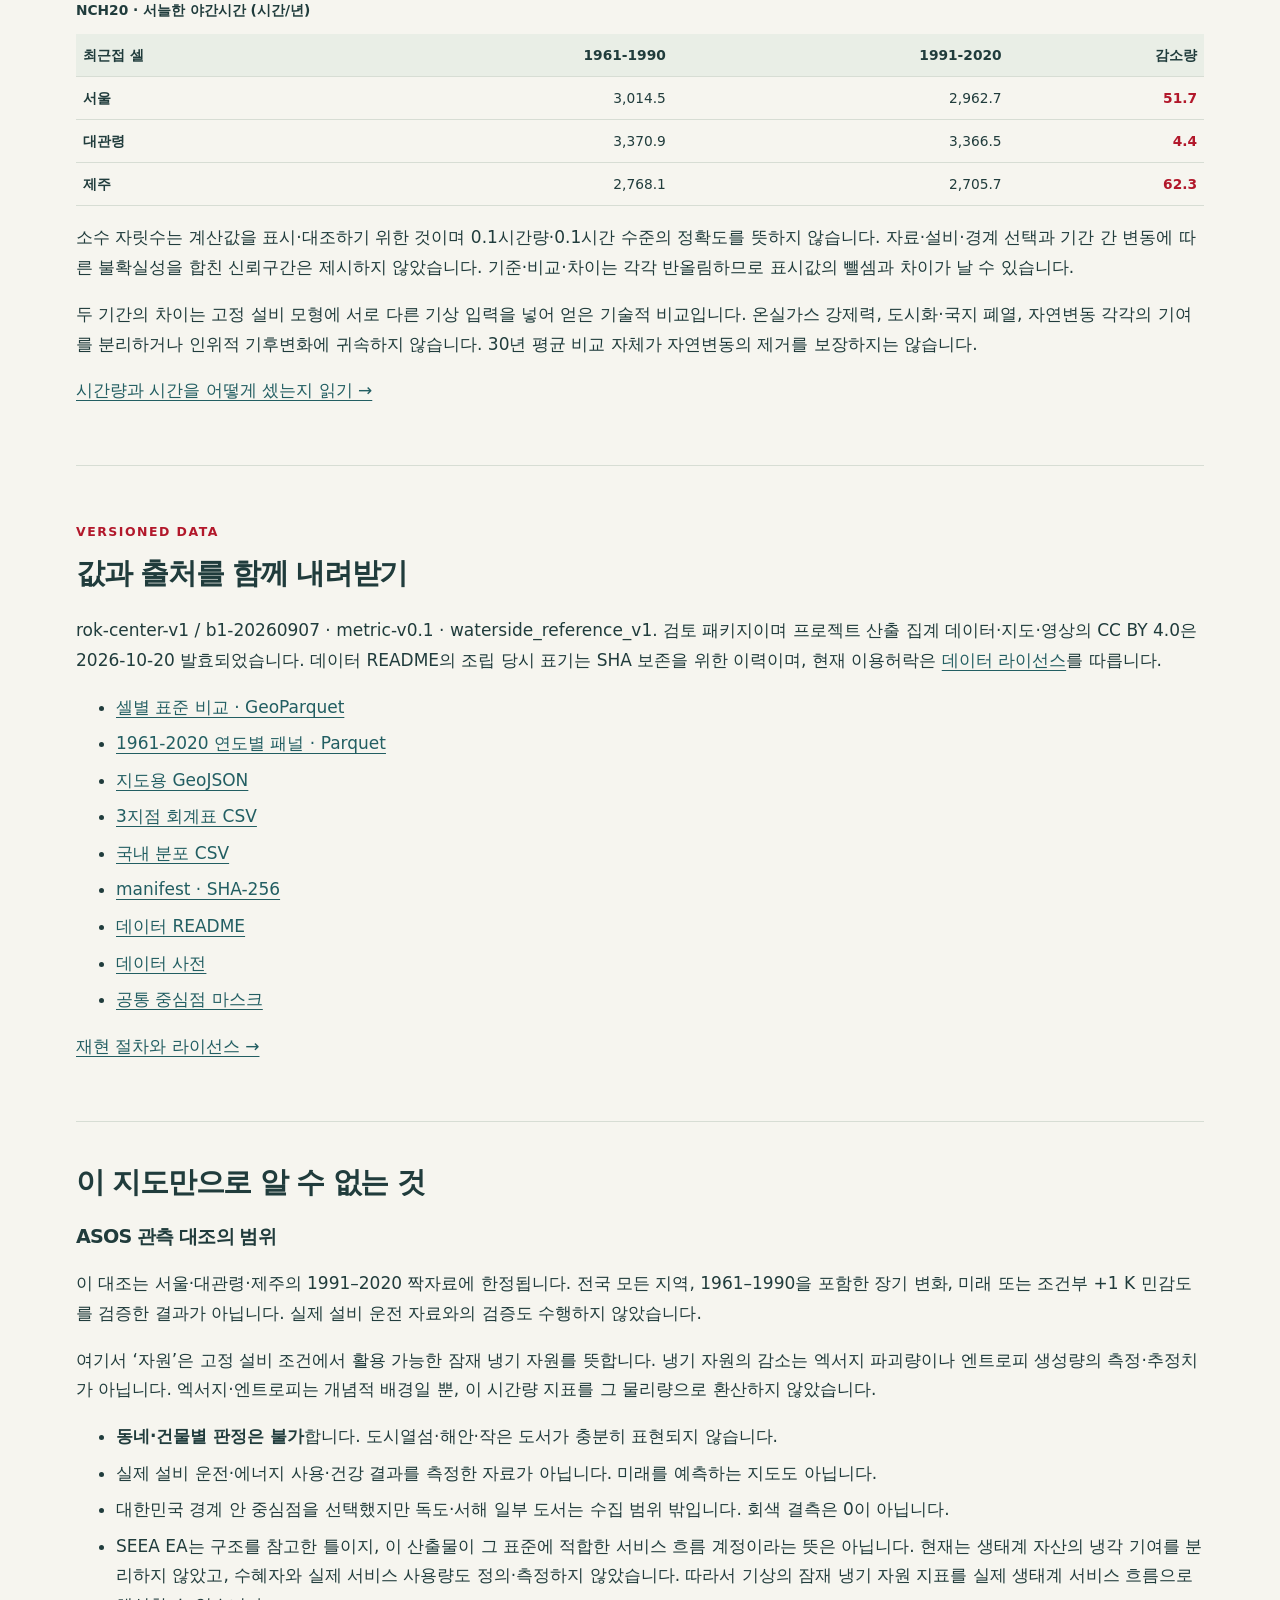
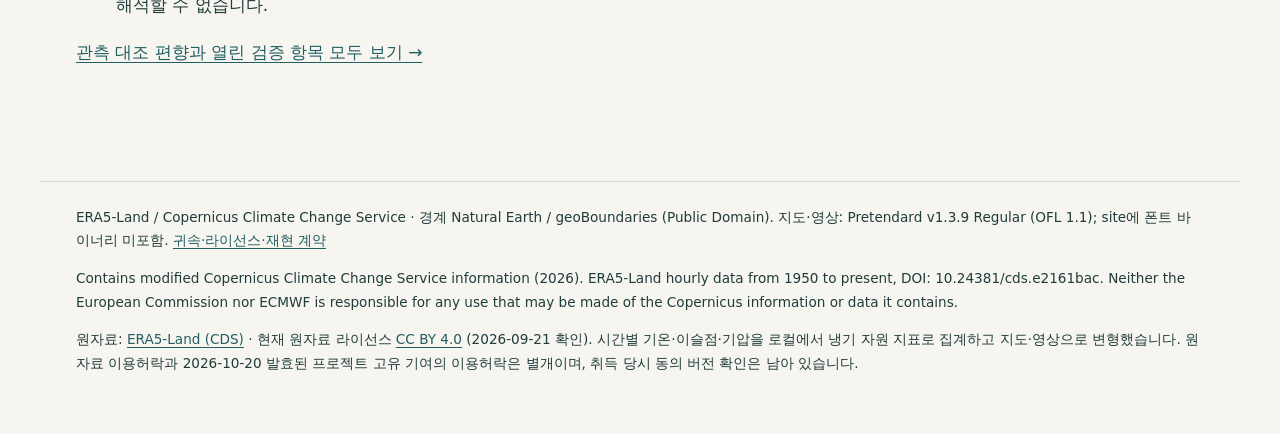
==== commit 53b30379: "검토판 갱신: 3D 시점 황해에서 동쪽 (원본 532ad02)" ====
--- a/index.html
+++ b/index.html
@@ -10,7 +10,7 @@
 <p class="status">공개 패키지 검토본 · 검토용 표시 유지 <br class="mobile-break">이해 시험·최종 공개 승인은 아직 남아 있습니다.</p></div>
 <section id="time-maps" aria-labelledby="time-maps-title">
 <div class="section-label"><h2 id="time-maps-title">같은 장소, 달라진 냉기 자원</h2><p>각 셀의 1961–1970 평균 대비 · 십년씩 비교</p></div>
-<figure><div class="map-view" data-map-id="time-maps-desktop"><div class="map-toggle" role="group" aria-label="십년 편차 지도 보기 · 모든 지도 함께 전환" hidden><button type="button" data-map-mode="3d" aria-pressed="true">3D</button><button type="button" data-map-mode="2d" aria-pressed="false">2D</button><span>모든 지도 함께 전환</span></div><div data-map-panel="3d"><a href="assets/time-maps-3d-desktop.png" aria-label="십년 편차 3D 큰 원본 보기"><picture><source media="(max-width:760px)" srcset="assets/time-maps-3d-mobile.png" width="2400" height="3036"><img src="assets/time-maps-3d-desktop.png" width="3600" height="2024" alt="여섯 십년의 B 영상 스냅샷. 깊이=감소량, 셀별 1961–1970 기준 0에서 감소는 아래, 증가는 위입니다. 직교 시점과 단차 면은 B 영상과 같습니다. 깊이 −300~+150 시간량/년. 색은 손실 −110 진파랑, 0 파랑, 125 흰색, 260 빨강인 B 규칙이며 2D와 다릅니다. 회색 47셀은 결측, 0이 아닙니다."></picture></a><div class="snapshot-guide"><p>셀별 1961–1970 대비 · 겹치지 않는 십년 평균</p><p><strong>3D 손실 색 범례 (시간량/년)</strong></p><div class="snapshot-scale" aria-label="손실 −110 진파랑, 0 파랑, 125 흰색, 260 빨강"><span style="left:0%">−110</span><span style="left:29.73%">0</span><span style="left:43.24%">50</span><span style="left:63.51%">125</span><span style="left:83.78%">200</span><span style="left:100%">260</span></div><p>0 파랑 → 125 흰색 → 260 빨강 · 음수는 증가<br>파란색도 0보다 크면 손실입니다. 2D 색 규칙과 다릅니다.</p><p>높이 눈금: −300 / −200 / −100 / 0 / +100<br>표시 범위 −300~+150 시간량/년 · 0=비교 기준<br>회색=결측 47셀 · 유효 955 / 선택 1,002셀</p><p> 그림을 누르면 B 원본의 세부 글자를 확대해 볼 수 있습니다.</p></div></div><div data-map-panel="2d" hidden><a href="assets/time-maps-desktop.png" aria-label="십년 편차 지도 큰 원본 보기"><picture><source media="(max-width:760px)" srcset="assets/time-maps-mobile.png" width="780" height="960"><img src="assets/time-maps-desktop.png" width="1440" height="690" alt="1961–1970부터 2011–2020까지 여섯 십년의 냉기 자원 편차 지도. 각 셀의 첫 십년 평균이 기준 0이며 빨강은 감소, 파랑은 증가입니다. 모든 지도는 −300~+300 시간량/년 공통 선형 범례, 회색 빗금은 결측입니다."></picture></a></div><p class="map-reading">3D는 B 영상 스냅샷 · 깊이=감소량 · 감소는 0 아래, 증가는 위. 정확한 값은 2D에서. <a href="assets/time-maps-desktop.png">2D 이미지 열기</a></p></div>
+<figure><div class="map-view" data-map-id="time-maps-desktop"><div class="map-toggle" role="group" aria-label="십년 편차 지도 보기 · 모든 지도 함께 전환" hidden><button type="button" data-map-mode="3d" aria-pressed="true">3D</button><button type="button" data-map-mode="2d" aria-pressed="false">2D</button><span>모든 지도 함께 전환</span></div><div data-map-panel="3d"><a href="assets/time-maps-3d-desktop.png" aria-label="십년 편차 3D 큰 원본 보기"><picture><source media="(max-width:760px)" srcset="assets/time-maps-3d-mobile.png" width="2400" height="3036"><img src="assets/time-maps-3d-desktop.png" width="3600" height="2024" alt="여섯 십년의 B 영상 스냅샷. 깊이=감소량, 셀별 1961–1970 기준 0에서 감소는 아래, 증가는 위입니다. 직교 시점과 단차 면은 B 영상과 같습니다. 깊이 −300~+150 시간량/년. 색은 손실 −110 진파랑, 0 파랑, 125 흰색, 260 빨강인 B 규칙이며 2D와 다릅니다. 회색 47셀은 결측, 0이 아닙니다."></picture></a><div class="snapshot-guide"><p>셀별 1961–1970 대비 · 겹치지 않는 십년 평균</p><p>황해에서 동쪽 보기 · N ↖ 북쪽은 왼쪽 위</p><p><strong>3D 손실 색 범례 (시간량/년)</strong></p><div class="snapshot-scale" aria-label="손실 −110 진파랑, 0 파랑, 125 흰색, 260 빨강"><span style="left:0%">−110</span><span style="left:29.73%">0</span><span style="left:43.24%">50</span><span style="left:63.51%">125</span><span style="left:83.78%">200</span><span style="left:100%">260</span></div><p>0 파랑 → 125 흰색 → 260 빨강 · 음수는 증가<br>파란색도 0보다 크면 손실입니다. 2D 색 규칙과 다릅니다.</p><p>높이 눈금: −300 / −200 / −100 / 0 / +100<br>표시 범위 −300~+150 시간량/년 · 0=비교 기준<br>회색=결측 47셀 · 유효 955 / 선택 1,002셀</p><p> 그림을 누르면 B 원본의 세부 글자를 확대해 볼 수 있습니다.</p></div></div><div data-map-panel="2d" hidden><a href="assets/time-maps-desktop.png" aria-label="십년 편차 지도 큰 원본 보기"><picture><source media="(max-width:760px)" srcset="assets/time-maps-mobile.png" width="780" height="960"><img src="assets/time-maps-desktop.png" width="1440" height="690" alt="1961–1970부터 2011–2020까지 여섯 십년의 냉기 자원 편차 지도. 각 셀의 첫 십년 평균이 기준 0이며 빨강은 감소, 파랑은 증가입니다. 모든 지도는 −300~+300 시간량/년 공통 선형 범례, 회색 빗금은 결측입니다."></picture></a></div><p class="map-reading">3D는 B 영상 스냅샷 · 황해에서 동쪽 보기 · 깊이=감소량 · 감소는 0 아래, 증가는 위. 정확한 값은 2D에서. <a href="assets/time-maps-desktop.png">2D 이미지 열기</a></p></div>
 <figcaption>정확한 값은 2D에서 확인하세요. 3D에서는 앞쪽 셀이 뒤쪽을 가릴 수 있습니다. 각 지도는 겹치지 않는 10년 평균입니다. 첫 지도의 0은 ‘냉기 자원 없음’이 아니라 ‘기준과 같음’입니다. 약 10km 격자·무보간. <a href="methodology.html#time-visuals">기간·색·계산 방법</a></figcaption></figure>
 <section id="cooling-3d" aria-labelledby="cooling-3d-title"><h3 id="cooling-3d-title">꺼져 가는 냉기 자원(3D)</h3>
 <p>1961–1970 수준을 0으로 둔 판이 냉기 자원이 줄어든 만큼 꺼집니다. <strong>깊이 = 시간량/년</strong>이며, 실제 지형이나 저장된 물질을 뜻하지 않습니다.</p>
@@ -23,10 +23,10 @@
 <p><strong>첫 십년(1961–1970)보다 마지막 십년(2011–2020)의 냉기 자원이 1년에 약 164시간량 적습니다.</strong> 매년 164시간량씩 줄어든다는 뜻도, 60년 누적량도 아닙니다. 중간에 반등한 십년도 있습니다.</p>
 <figure class="bar-figure"><picture><source media="(max-width:760px)" srcset="assets/time-bars-mobile.png" width="780" height="850"><img loading="lazy" src="assets/time-bars-desktop.png" width="1440" height="740" alt="각 십년의 전국 냉기 자원 평균에서 1961–1970 평균을 뺀 막대. 순서대로 0, +2.9, −52.0, −29.4, −128.6, −163.8 시간량/년. 막대는 0에서 출발하며 중간 증가도 표시합니다."></picture><figcaption>십년 평균의 차이(비교−기준). 위 헤드라인의 91시간량은 30년 평균끼리 비교한 값으로, 기준·비교 기간이 다릅니다. 2020년은 2011–2020 십년에 포함됩니다.</figcaption></figure></section>
 <section id="sensitivity"><p class="eyebrow">03 · Conditional experiment / 과거 비교와 구분</p><h2>기온과 이슬점을 함께 1도 높여 보면</h2>
-<div class="columns"><figure><div class="map-view" data-map-id="sensitivity"><div class="map-toggle" role="group" aria-label="조건부 +1 K 지도 보기 · 모든 지도 함께 전환" hidden><button type="button" data-map-mode="3d" aria-pressed="true">3D</button><button type="button" data-map-mode="2d" aria-pressed="false">2D</button><span>모든 지도 함께 전환</span></div><div data-map-panel="3d"><a href="assets/sensitivity-3d.png" aria-label="조건부 +1 K 3D 큰 원본 보기"><img loading="lazy" src="assets/sensitivity-3d.png" width="1200" height="900" alt="조건부 +1 K 추가 손실을 B 영상 렌더러로 그린 스냅샷. 깊이=감소량, 251.7~333.7 시간량/년 모두 0 아래입니다. 깊이 범위만 −400~+150으로 넓히고 B의 수치당 높이를 유지합니다. B 색 범례의 260 이상은 같은 빨강이지만 깊이는 실제 값입니다. 정확한 값은 2D에서. 회색은 결측, 0이 아닙니다."></a><div class="snapshot-guide"><p>1991–2020 기온·노점 +1 K · 기압·설비 고정</p><p><strong>3D 손실 색 범례 (시간량/년)</strong></p><div class="snapshot-scale" aria-label="손실 −110 진파랑, 0 파랑, 125 흰색, 260 빨강"><span style="left:0%">−110</span><span style="left:29.73%">0</span><span style="left:43.24%">50</span><span style="left:63.51%">125</span><span style="left:83.78%">200</span><span style="left:100%">260</span></div><p>0 파랑 → 125 흰색 → 260 빨강 · 음수는 증가<br>파란색도 0보다 크면 손실입니다. 2D 색 규칙과 다릅니다.</p><p>높이 눈금: −400 / −300 / −200 / −100 / 0 / +100<br>표시 범위 −400~+150 시간량/년 · 0=비교 기준<br>회색=결측 47셀 · 유효 955 / 선택 1,002셀</p><p><strong>260 이상은 같은 빨강입니다. 깊이는 실제 값 · 정확한 값은 2D에서.</strong> 그림을 누르면 B 원본의 세부 글자를 확대해 볼 수 있습니다.</p></div></div><div data-map-panel="2d" hidden><a href="assets/sensitivity.png"><img loading="lazy" src="assets/sensitivity.png" width="1440" height="1800" alt="기온과 이슬점을 함께 1 K 높인 조건부 냉기 자원 추가 손실 지도. 기압과 설비 고정. 국내 유효셀 251.7~333.7 시간량/년 최소–최대 선형 범례이며 0에서 시작하지 않습니다."></a></div><p class="map-reading">3D는 B 영상 스냅샷 · 깊이=감소량 · 감소는 0 아래, 증가는 위. <strong>가려지는 셀이 많습니다. 정확한 값은 2D에서.</strong> <a href="assets/sensitivity.png">2D 이미지 열기</a></p></div><figcaption>정확한 값은 2D에서 · 조건부 +1 K 냉기 자원 추가 손실 · 시간량/년</figcaption></figure><div><span class="tag">조건부 모형 실험 · 미래 예보 아님</span><h3>같은 설비, 다른 기상 입력</h3><p>1991–2020 기상자료의 <strong>건구온도와 노점온도를 함께 +1 K</strong> 이동시켜 계산했습니다. 기압과 설비는 고정했습니다. 이 가정에서 냉기 자원이 얼마나 더 줄어드는지 보여줍니다.</p><p>국내 유효셀의 추가 손실은 251.7–333.7 시간량/년입니다. 2D의 색은 이 최소–최대 범위에 선형으로 대응하며 <strong>0에서 시작하지 않습니다</strong>. 옅은 색도 손실이며 안전을 뜻하지 않습니다.</p><p>특정 미래 시기의 변화, 손실 속도나 가속도를 예측하는 값이 아닙니다. 위의 과거 기간 차이에 더하거나 같은 종류의 비교로 읽지 않습니다.</p><p><a href="methodology.html#metrics">+1 K 섭동의 가정과 한계 →</a></p></div></div></section>
+<div class="columns"><figure><div class="map-view" data-map-id="sensitivity"><div class="map-toggle" role="group" aria-label="조건부 +1 K 지도 보기 · 모든 지도 함께 전환" hidden><button type="button" data-map-mode="3d" aria-pressed="true">3D</button><button type="button" data-map-mode="2d" aria-pressed="false">2D</button><span>모든 지도 함께 전환</span></div><div data-map-panel="3d"><a href="assets/sensitivity-3d.png" aria-label="조건부 +1 K 3D 큰 원본 보기"><img loading="lazy" src="assets/sensitivity-3d.png" width="1200" height="900" alt="조건부 +1 K 추가 손실을 B 영상 렌더러로 그린 스냅샷. 깊이=감소량, 251.7~333.7 시간량/년 모두 0 아래입니다. 깊이 범위만 −400~+150으로 넓히고 B의 수치당 높이를 유지합니다. B 색 범례의 260 이상은 같은 빨강이지만 깊이는 실제 값입니다. 정확한 값은 2D에서. 회색은 결측, 0이 아닙니다."></a><div class="snapshot-guide"><p>1991–2020 기온·노점 +1 K · 기압·설비 고정</p><p>황해에서 동쪽 보기 · N ↖ 북쪽은 왼쪽 위</p><p><strong>3D 손실 색 범례 (시간량/년)</strong></p><div class="snapshot-scale" aria-label="손실 −110 진파랑, 0 파랑, 125 흰색, 260 빨강"><span style="left:0%">−110</span><span style="left:29.73%">0</span><span style="left:43.24%">50</span><span style="left:63.51%">125</span><span style="left:83.78%">200</span><span style="left:100%">260</span></div><p>0 파랑 → 125 흰색 → 260 빨강 · 음수는 증가<br>파란색도 0보다 크면 손실입니다. 2D 색 규칙과 다릅니다.</p><p>높이 눈금: −400 / −300 / −200 / −100 / 0 / +100<br>표시 범위 −400~+150 시간량/년 · 0=비교 기준<br>회색=결측 47셀 · 유효 955 / 선택 1,002셀</p><p><strong>260 이상은 같은 빨강입니다. 깊이는 실제 값 · 정확한 값은 2D에서.</strong> 그림을 누르면 B 원본의 세부 글자를 확대해 볼 수 있습니다.</p></div></div><div data-map-panel="2d" hidden><a href="assets/sensitivity.png"><img loading="lazy" src="assets/sensitivity.png" width="1440" height="1800" alt="기온과 이슬점을 함께 1 K 높인 조건부 냉기 자원 추가 손실 지도. 기압과 설비 고정. 국내 유효셀 251.7~333.7 시간량/년 최소–최대 선형 범례이며 0에서 시작하지 않습니다."></a></div><p class="map-reading">3D는 B 영상 스냅샷 · 황해에서 동쪽 보기 · 깊이=감소량 · 감소는 0 아래, 증가는 위. <strong>가려지는 셀이 많습니다. 정확한 값은 2D에서.</strong> <a href="assets/sensitivity.png">2D 이미지 열기</a></p></div><figcaption>정확한 값은 2D에서 · 조건부 +1 K 냉기 자원 추가 손실 · 시간량/년</figcaption></figure><div><span class="tag">조건부 모형 실험 · 미래 예보 아님</span><h3>같은 설비, 다른 기상 입력</h3><p>1991–2020 기상자료의 <strong>건구온도와 노점온도를 함께 +1 K</strong> 이동시켜 계산했습니다. 기압과 설비는 고정했습니다. 이 가정에서 냉기 자원이 얼마나 더 줄어드는지 보여줍니다.</p><p>국내 유효셀의 추가 손실은 251.7–333.7 시간량/년입니다. 2D의 색은 이 최소–최대 범위에 선형으로 대응하며 <strong>0에서 시작하지 않습니다</strong>. 옅은 색도 손실이며 안전을 뜻하지 않습니다.</p><p>특정 미래 시기의 변화, 손실 속도나 가속도를 예측하는 값이 아닙니다. 위의 과거 기간 차이에 더하거나 같은 종류의 비교로 읽지 않습니다.</p><p><a href="methodology.html#metrics">+1 K 섭동의 가정과 한계 →</a></p></div></div></section>
 <section id="maps"><p class="eyebrow">Regional comparison · 1961–1990 / 1991–2020</p><h2>지역별로 보면</h2><div class="cards regional-cards">
-<article><h3>냉기 자원 감소</h3><figure><div class="map-view" data-map-id="ench-loss"><div class="map-toggle" role="group" aria-label="냉기 자원 감소 지도 보기 · 모든 지도 함께 전환" hidden><button type="button" data-map-mode="3d" aria-pressed="true">3D</button><button type="button" data-map-mode="2d" aria-pressed="false">2D</button><span>모든 지도 함께 전환</span></div><div data-map-panel="3d"><a href="assets/ench-loss-3d.png" aria-label="냉기 자원 감소 3D 큰 원본 보기"><img loading="lazy" src="assets/ench-loss-3d.png" width="1200" height="900" alt="두 30년 기간의 냉기 자원 감소를 B 영상 렌더러로 그린 스냅샷. 깊이=감소량, 1961–1990 대비 1991–2020 손실만큼 0 아래로 내려갑니다. 깊이 −300~+150 시간량/년, B 영상과 같은 높이 비율. 손실 0 파랑, 125 흰색, 260 빨강으로 2D와 다른 색 규칙입니다. 회색은 결측, 0이 아닙니다."></a><div class="snapshot-guide"><p>1961–1990 대비 1991–2020</p><p><strong>3D 손실 색 범례 (시간량/년)</strong></p><div class="snapshot-scale" aria-label="손실 −110 진파랑, 0 파랑, 125 흰색, 260 빨강"><span style="left:0%">−110</span><span style="left:29.73%">0</span><span style="left:43.24%">50</span><span style="left:63.51%">125</span><span style="left:83.78%">200</span><span style="left:100%">260</span></div><p>0 파랑 → 125 흰색 → 260 빨강 · 음수는 증가<br>파란색도 0보다 크면 손실입니다. 2D 색 규칙과 다릅니다.</p><p>높이 눈금: −300 / −200 / −100 / 0 / +100<br>표시 범위 −300~+150 시간량/년 · 0=비교 기준<br>회색=결측 47셀 · 유효 955 / 선택 1,002셀</p><p> 그림을 누르면 B 원본의 세부 글자를 확대해 볼 수 있습니다.</p></div></div><div data-map-panel="2d" hidden><a href="assets/ench-loss.png"><img loading="lazy" src="assets/ench-loss.png" width="1440" height="1800" alt="지역별 냉기 자원 감소량. 1961–1990 대비 1991–2020, 0–130 시간량/년 범례. 양수는 감소, 진한 빨강일수록 감소가 큽니다."></a></div><p class="map-reading">3D는 B 영상 스냅샷 · 깊이=감소량 · 감소는 0 아래, 증가는 위. 정확한 값은 2D에서. <a href="assets/ench-loss.png">2D 이미지 열기</a></p></div><figcaption>정확한 값은 2D에서 · 두 30년 기간의 비교. 2D는 0–130 시간량/년 선형 범례, 0은 변화 없음입니다. 위 편차 지도와 달리 양수가 감소입니다.</figcaption></figure></article>
-<article><h3>서늘했던 야간시간 감소</h3><figure><div class="map-view" data-map-id="nch20-loss"><div class="map-toggle" role="group" aria-label="서늘한 야간시간 감소 지도 보기 · 모든 지도 함께 전환" hidden><button type="button" data-map-mode="3d" aria-pressed="true">3D</button><button type="button" data-map-mode="2d" aria-pressed="false">2D</button><span>모든 지도 함께 전환</span></div><div data-map-panel="3d"><a href="assets/nch20-loss-3d.png" aria-label="서늘한 야간시간 감소 3D 큰 원본 보기"><img loading="lazy" src="assets/nch20-loss-3d.png" width="1200" height="900" alt="NCH20 감소를 B 영상 렌더러로 그린 스냅샷. 깊이=감소량, 감소는 0 아래, 증가는 위입니다. 깊이 −300~+150 시간/년, 시계 시간이며 시간량과 다른 양입니다. 1시간과 1시간량의 그림 높이만 같습니다. 색은 같은 숫자의 B 규칙: 손실 0 파랑, 125 흰색, 260 빨강. 회색은 결측, 0이 아닙니다."></a><div class="snapshot-guide"><p>1961–1990 대비 1991–2020</p><p><strong>3D 손실 색 범례 (시간/년)</strong></p><div class="snapshot-scale" aria-label="손실 −110 진파랑, 0 파랑, 125 흰색, 260 빨강"><span style="left:0%">−110</span><span style="left:29.73%">0</span><span style="left:43.24%">50</span><span style="left:63.51%">125</span><span style="left:83.78%">200</span><span style="left:100%">260</span></div><p>0 파랑 → 125 흰색 → 260 빨강 · 음수는 증가<br>파란색도 0보다 크면 손실입니다. 2D 색 규칙과 다릅니다.</p><p>높이 눈금: −300 / −200 / −100 / 0 / +100<br>표시 범위 −300~+150 시간/년 · 0=비교 기준<br>회색=결측 47셀 · 유효 955 / 선택 1,002셀</p><p> 시간량과 다른 시계 시간이며 합산하지 않습니다. 그림을 누르면 B 원본의 세부 글자를 확대해 볼 수 있습니다.</p></div></div><div data-map-panel="2d" hidden><a href="assets/nch20-loss.png"><img loading="lazy" src="assets/nch20-loss.png" width="1440" height="1800" alt="NCH20 감소량. −5–95 시간/년 비대칭 선형 범례, 검은 눈금은 0. 양수는 감소, 음수는 증가."></a></div><p class="map-reading">3D는 B 영상 스냅샷 · 깊이=감소량 · 감소는 0 아래, 증가는 위. 정확한 값은 2D에서. <a href="assets/nch20-loss.png">2D 이미지 열기</a></p></div><figcaption>정확한 값은 2D에서 · 시간량과는 서로 다른 양이며 합산하지 않습니다. 1시간의 그림 높이만 1시간량과 같습니다. KST 21:00–06:59, 기온 ≤20°C. 2D는 −5–95 시간/년 비대칭 선형 범례. 양수=감소, 음수=증가, 검은 선=0입니다.</figcaption></figure></article></div>
+<article><h3>냉기 자원 감소</h3><figure><div class="map-view" data-map-id="ench-loss"><div class="map-toggle" role="group" aria-label="냉기 자원 감소 지도 보기 · 모든 지도 함께 전환" hidden><button type="button" data-map-mode="3d" aria-pressed="true">3D</button><button type="button" data-map-mode="2d" aria-pressed="false">2D</button><span>모든 지도 함께 전환</span></div><div data-map-panel="3d"><a href="assets/ench-loss-3d.png" aria-label="냉기 자원 감소 3D 큰 원본 보기"><img loading="lazy" src="assets/ench-loss-3d.png" width="1200" height="900" alt="두 30년 기간의 냉기 자원 감소를 B 영상 렌더러로 그린 스냅샷. 깊이=감소량, 1961–1990 대비 1991–2020 손실만큼 0 아래로 내려갑니다. 깊이 −300~+150 시간량/년, B 영상과 같은 높이 비율. 손실 0 파랑, 125 흰색, 260 빨강으로 2D와 다른 색 규칙입니다. 회색은 결측, 0이 아닙니다."></a><div class="snapshot-guide"><p>1961–1990 대비 1991–2020</p><p>황해에서 동쪽 보기 · N ↖ 북쪽은 왼쪽 위</p><p><strong>3D 손실 색 범례 (시간량/년)</strong></p><div class="snapshot-scale" aria-label="손실 −110 진파랑, 0 파랑, 125 흰색, 260 빨강"><span style="left:0%">−110</span><span style="left:29.73%">0</span><span style="left:43.24%">50</span><span style="left:63.51%">125</span><span style="left:83.78%">200</span><span style="left:100%">260</span></div><p>0 파랑 → 125 흰색 → 260 빨강 · 음수는 증가<br>파란색도 0보다 크면 손실입니다. 2D 색 규칙과 다릅니다.</p><p>높이 눈금: −300 / −200 / −100 / 0 / +100<br>표시 범위 −300~+150 시간량/년 · 0=비교 기준<br>회색=결측 47셀 · 유효 955 / 선택 1,002셀</p><p> 그림을 누르면 B 원본의 세부 글자를 확대해 볼 수 있습니다.</p></div></div><div data-map-panel="2d" hidden><a href="assets/ench-loss.png"><img loading="lazy" src="assets/ench-loss.png" width="1440" height="1800" alt="지역별 냉기 자원 감소량. 1961–1990 대비 1991–2020, 0–130 시간량/년 범례. 양수는 감소, 진한 빨강일수록 감소가 큽니다."></a></div><p class="map-reading">3D는 B 영상 스냅샷 · 황해에서 동쪽 보기 · 깊이=감소량 · 감소는 0 아래, 증가는 위. 정확한 값은 2D에서. <a href="assets/ench-loss.png">2D 이미지 열기</a></p></div><figcaption>정확한 값은 2D에서 · 두 30년 기간의 비교. 2D는 0–130 시간량/년 선형 범례, 0은 변화 없음입니다. 위 편차 지도와 달리 양수가 감소입니다.</figcaption></figure></article>
+<article><h3>서늘했던 야간시간 감소</h3><figure><div class="map-view" data-map-id="nch20-loss"><div class="map-toggle" role="group" aria-label="서늘한 야간시간 감소 지도 보기 · 모든 지도 함께 전환" hidden><button type="button" data-map-mode="3d" aria-pressed="true">3D</button><button type="button" data-map-mode="2d" aria-pressed="false">2D</button><span>모든 지도 함께 전환</span></div><div data-map-panel="3d"><a href="assets/nch20-loss-3d.png" aria-label="서늘한 야간시간 감소 3D 큰 원본 보기"><img loading="lazy" src="assets/nch20-loss-3d.png" width="1200" height="900" alt="NCH20 감소를 B 영상 렌더러로 그린 스냅샷. 깊이=감소량, 감소는 0 아래, 증가는 위입니다. 깊이 −300~+150 시간/년, 시계 시간이며 시간량과 다른 양입니다. 1시간과 1시간량의 그림 높이만 같습니다. 색은 같은 숫자의 B 규칙: 손실 0 파랑, 125 흰색, 260 빨강. 회색은 결측, 0이 아닙니다."></a><div class="snapshot-guide"><p>1961–1990 대비 1991–2020</p><p>황해에서 동쪽 보기 · N ↖ 북쪽은 왼쪽 위</p><p><strong>3D 손실 색 범례 (시간/년)</strong></p><div class="snapshot-scale" aria-label="손실 −110 진파랑, 0 파랑, 125 흰색, 260 빨강"><span style="left:0%">−110</span><span style="left:29.73%">0</span><span style="left:43.24%">50</span><span style="left:63.51%">125</span><span style="left:83.78%">200</span><span style="left:100%">260</span></div><p>0 파랑 → 125 흰색 → 260 빨강 · 음수는 증가<br>파란색도 0보다 크면 손실입니다. 2D 색 규칙과 다릅니다.</p><p>높이 눈금: −300 / −200 / −100 / 0 / +100<br>표시 범위 −300~+150 시간/년 · 0=비교 기준<br>회색=결측 47셀 · 유효 955 / 선택 1,002셀</p><p> 시간량과 다른 시계 시간이며 합산하지 않습니다. 그림을 누르면 B 원본의 세부 글자를 확대해 볼 수 있습니다.</p></div></div><div data-map-panel="2d" hidden><a href="assets/nch20-loss.png"><img loading="lazy" src="assets/nch20-loss.png" width="1440" height="1800" alt="NCH20 감소량. −5–95 시간/년 비대칭 선형 범례, 검은 눈금은 0. 양수는 감소, 음수는 증가."></a></div><p class="map-reading">3D는 B 영상 스냅샷 · 황해에서 동쪽 보기 · 깊이=감소량 · 감소는 0 아래, 증가는 위. 정확한 값은 2D에서. <a href="assets/nch20-loss.png">2D 이미지 열기</a></p></div><figcaption>정확한 값은 2D에서 · 시간량과는 서로 다른 양이며 합산하지 않습니다. 1시간의 그림 높이만 1시간량과 같습니다. KST 21:00–06:59, 기온 ≤20°C. 2D는 −5–95 시간/년 비대칭 선형 범례. 양수=감소, 음수=증가, 검은 선=0입니다.</figcaption></figure></article></div>
 <!-- DISTRIBUTION:START -->
 <div class="table-scroll"><table><caption>국내 중심점 분포 · 지표별 단위 구분</caption><thead><tr><th scope="col">지표</th><th scope="col">최소</th><th scope="col">중앙</th><th scope="col">최대</th><th scope="col">유효 / 결측 셀</th></tr></thead><tbody><tr><th scope="row">냉기 자원 감소 (시간량/년)</th><td>33.4</td><td>92.9</td><td>126.2</td><td>955 / 47</td></tr><tr><th scope="row">NCH20 감소 (시간/년)</th><td>-2.1</td><td>46.5</td><td>94.2</td><td>955 / 47</td></tr><tr><th scope="row">조건부 +1 K 냉기 자원 추가 손실 (시간량/년)</th><td>251.7</td><td>277.5</td><td>333.7</td><td>955 / 47</td></tr></tbody></table></div>
 <!-- DISTRIBUTION:END --><p>소수 자릿수는 계산값을 표시·대조하기 위한 것이며 0.1시간량·0.1시간 수준의 정확도를 뜻하지 않습니다. 자료·설비·경계 선택과 기간 간 변동에 따른 불확실성을 합친 신뢰구간은 제시하지 않았습니다. 기준·비교·차이는 각각 반올림하므로 표시값의 뺄셈과 차이가 날 수 있습니다.</p><p class="muted">국내 유효셀 중심점의 비가중 분포이며 전국 총량·면적가중 평균·인구 위험이 아닙니다.</p></section>
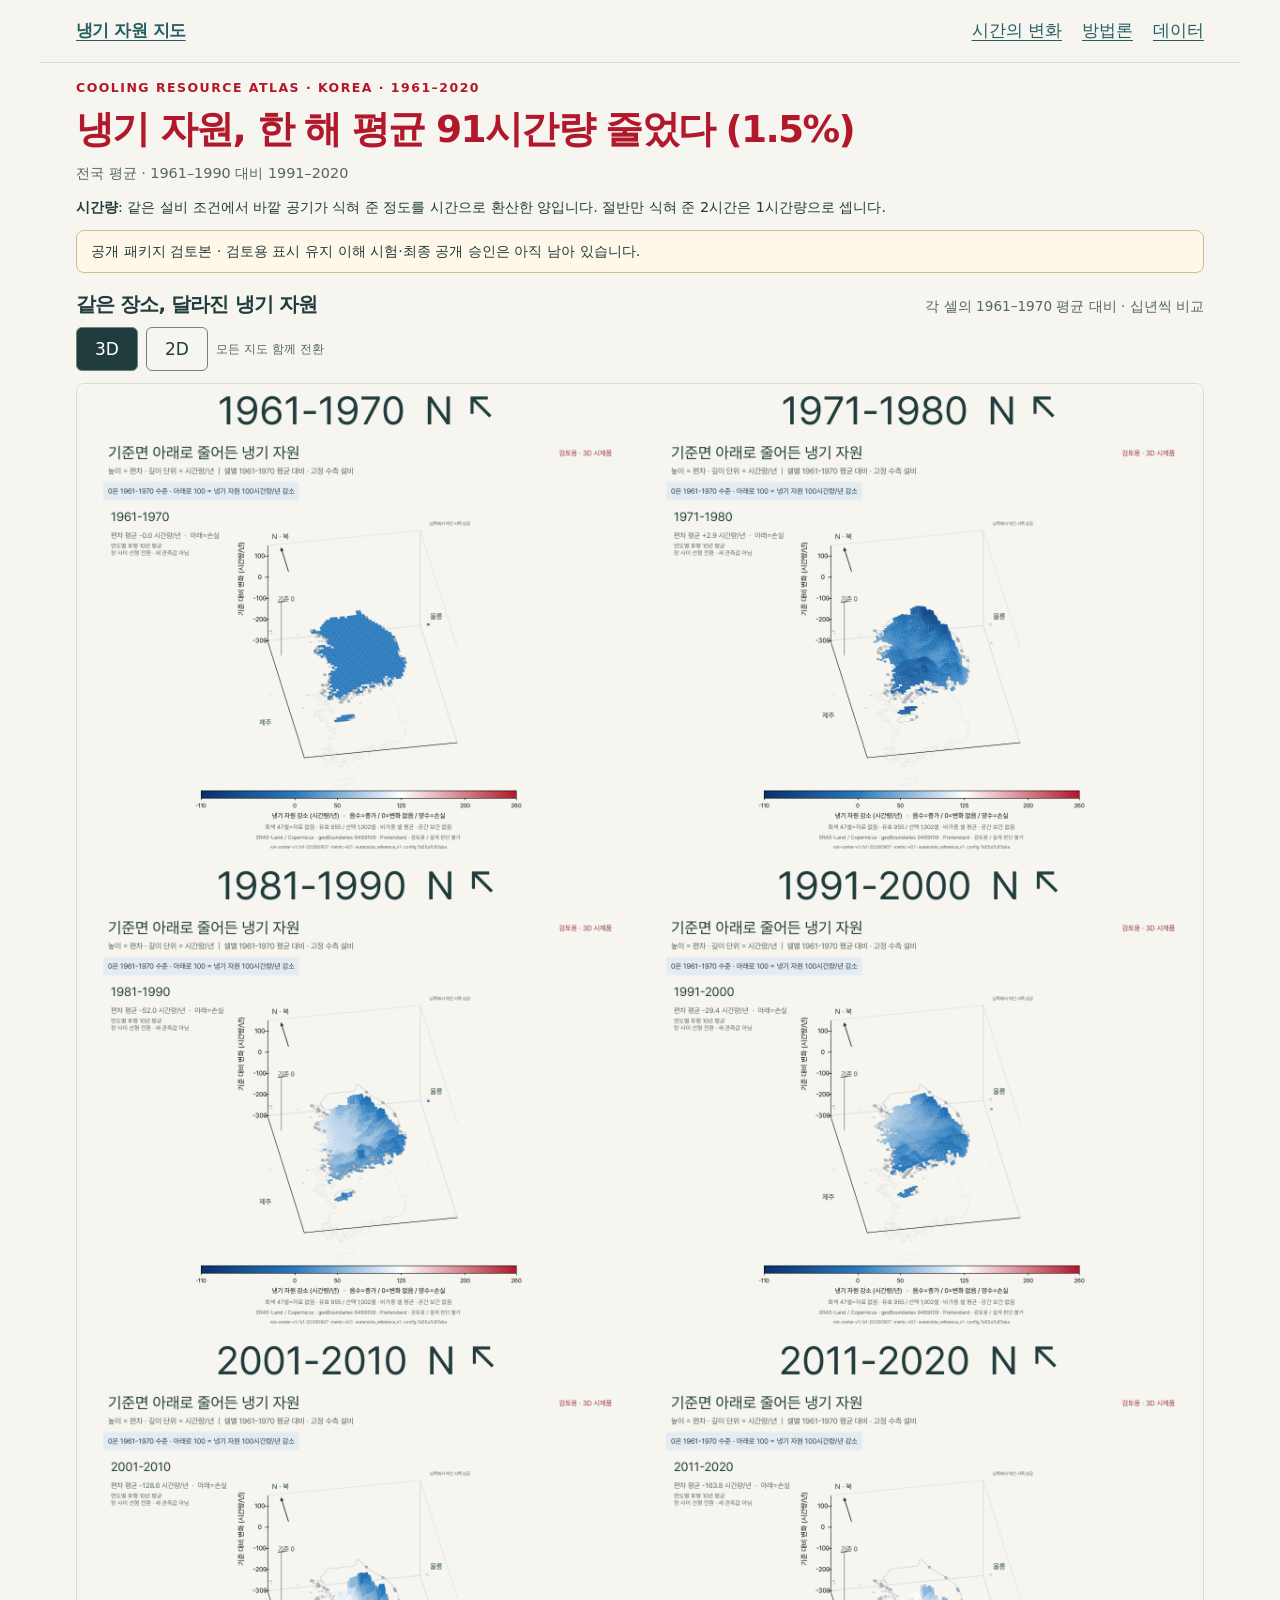
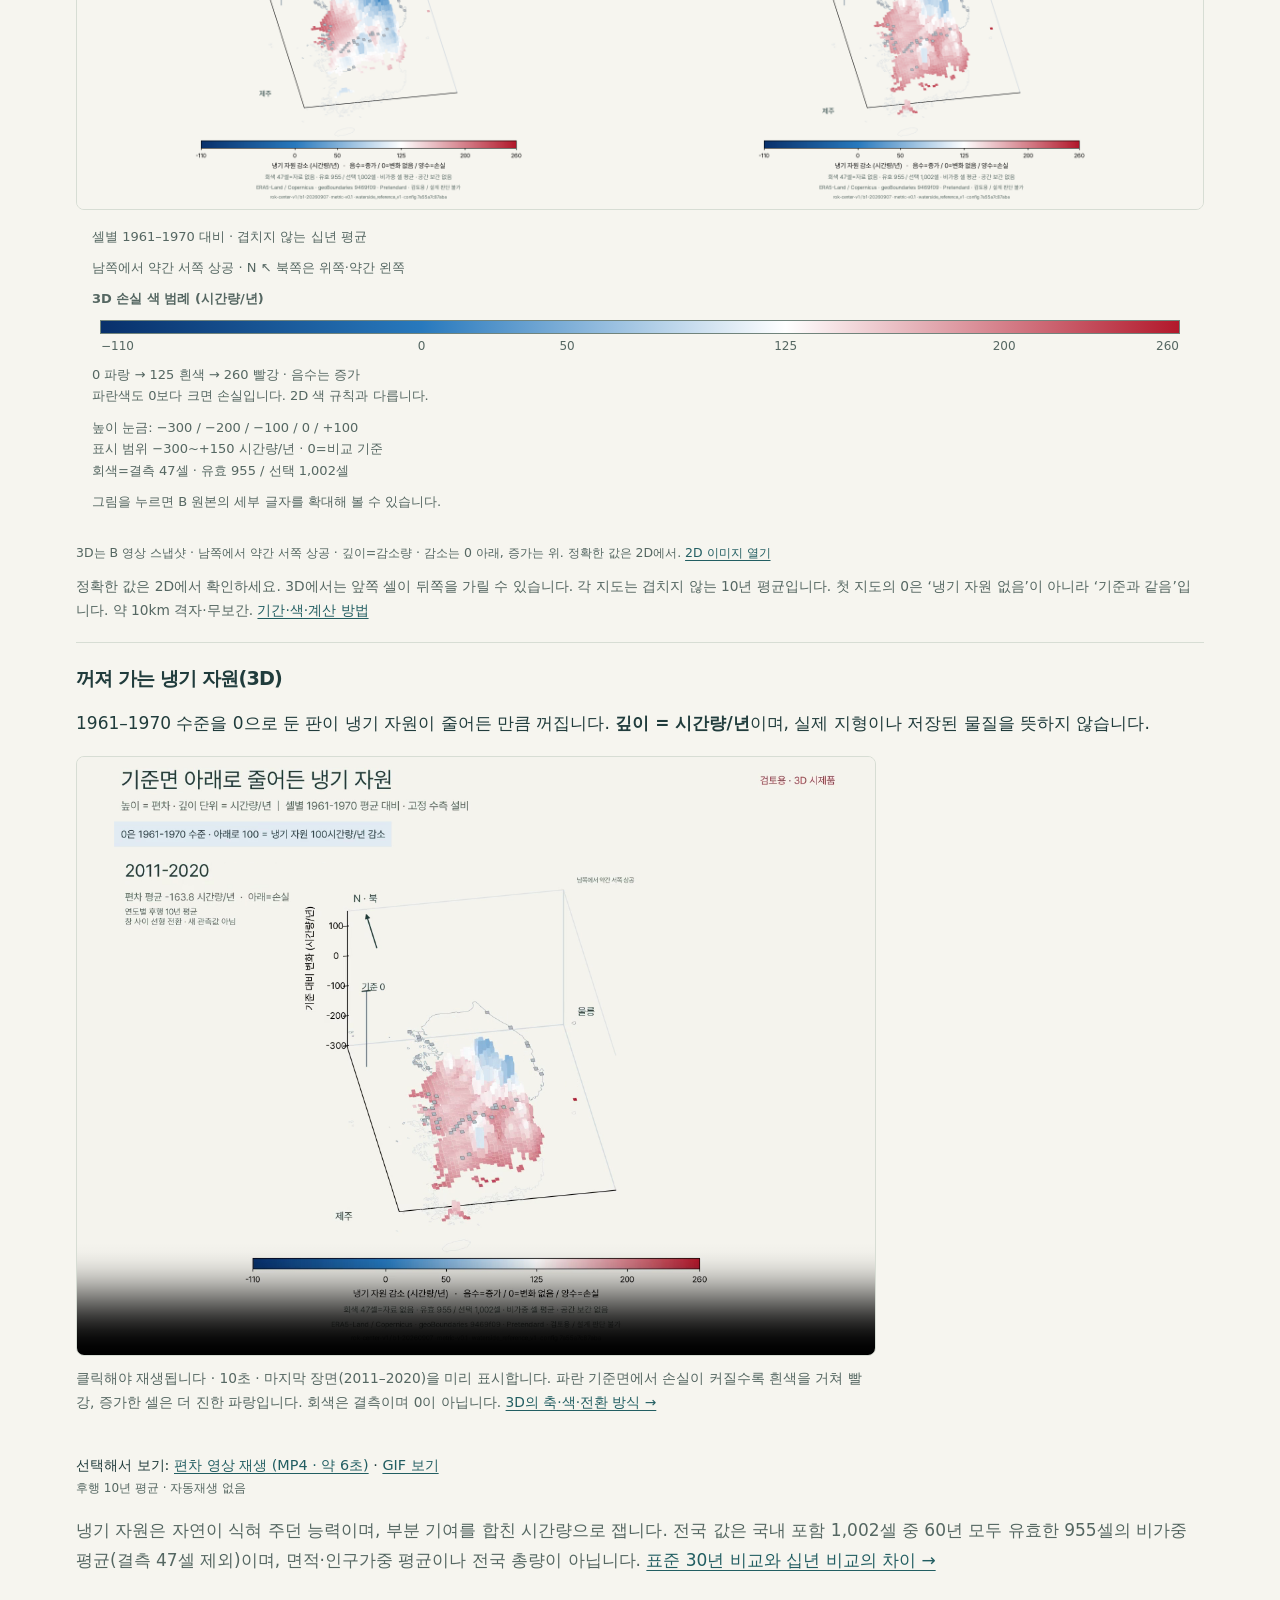
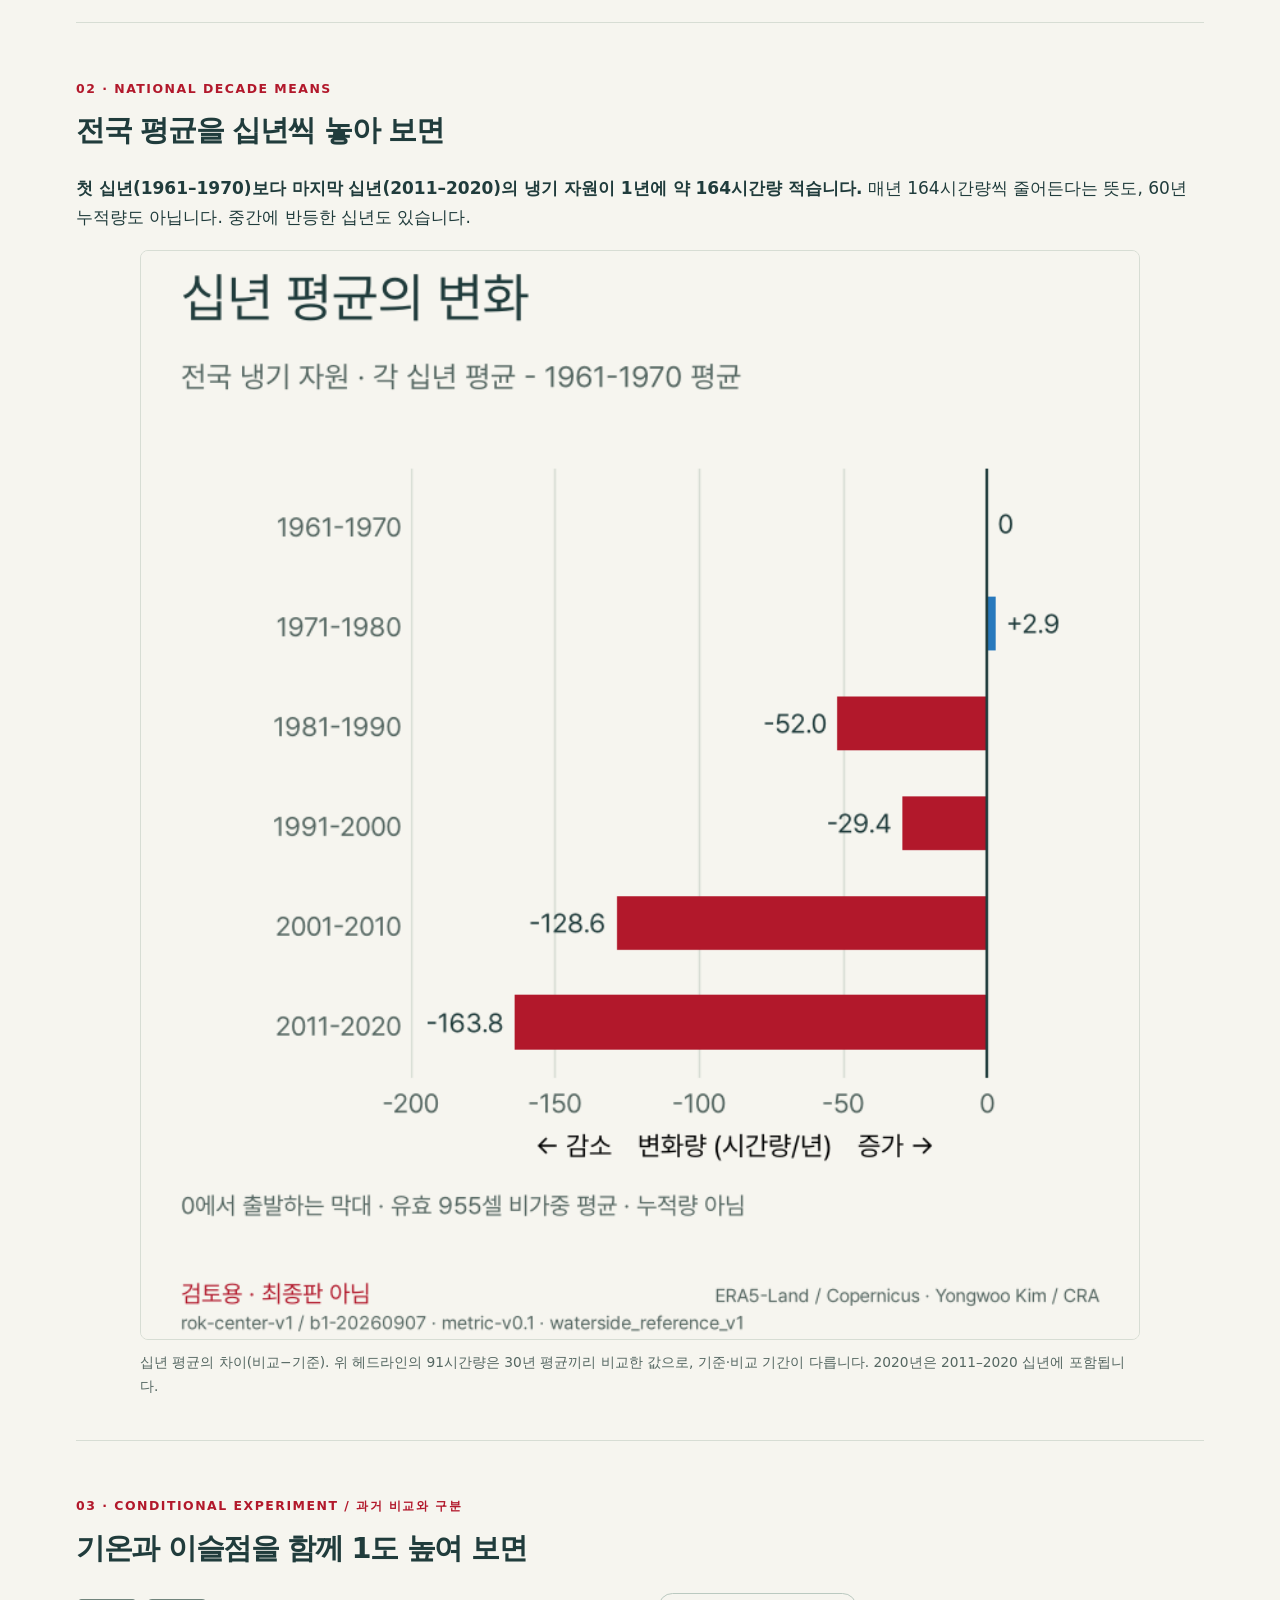
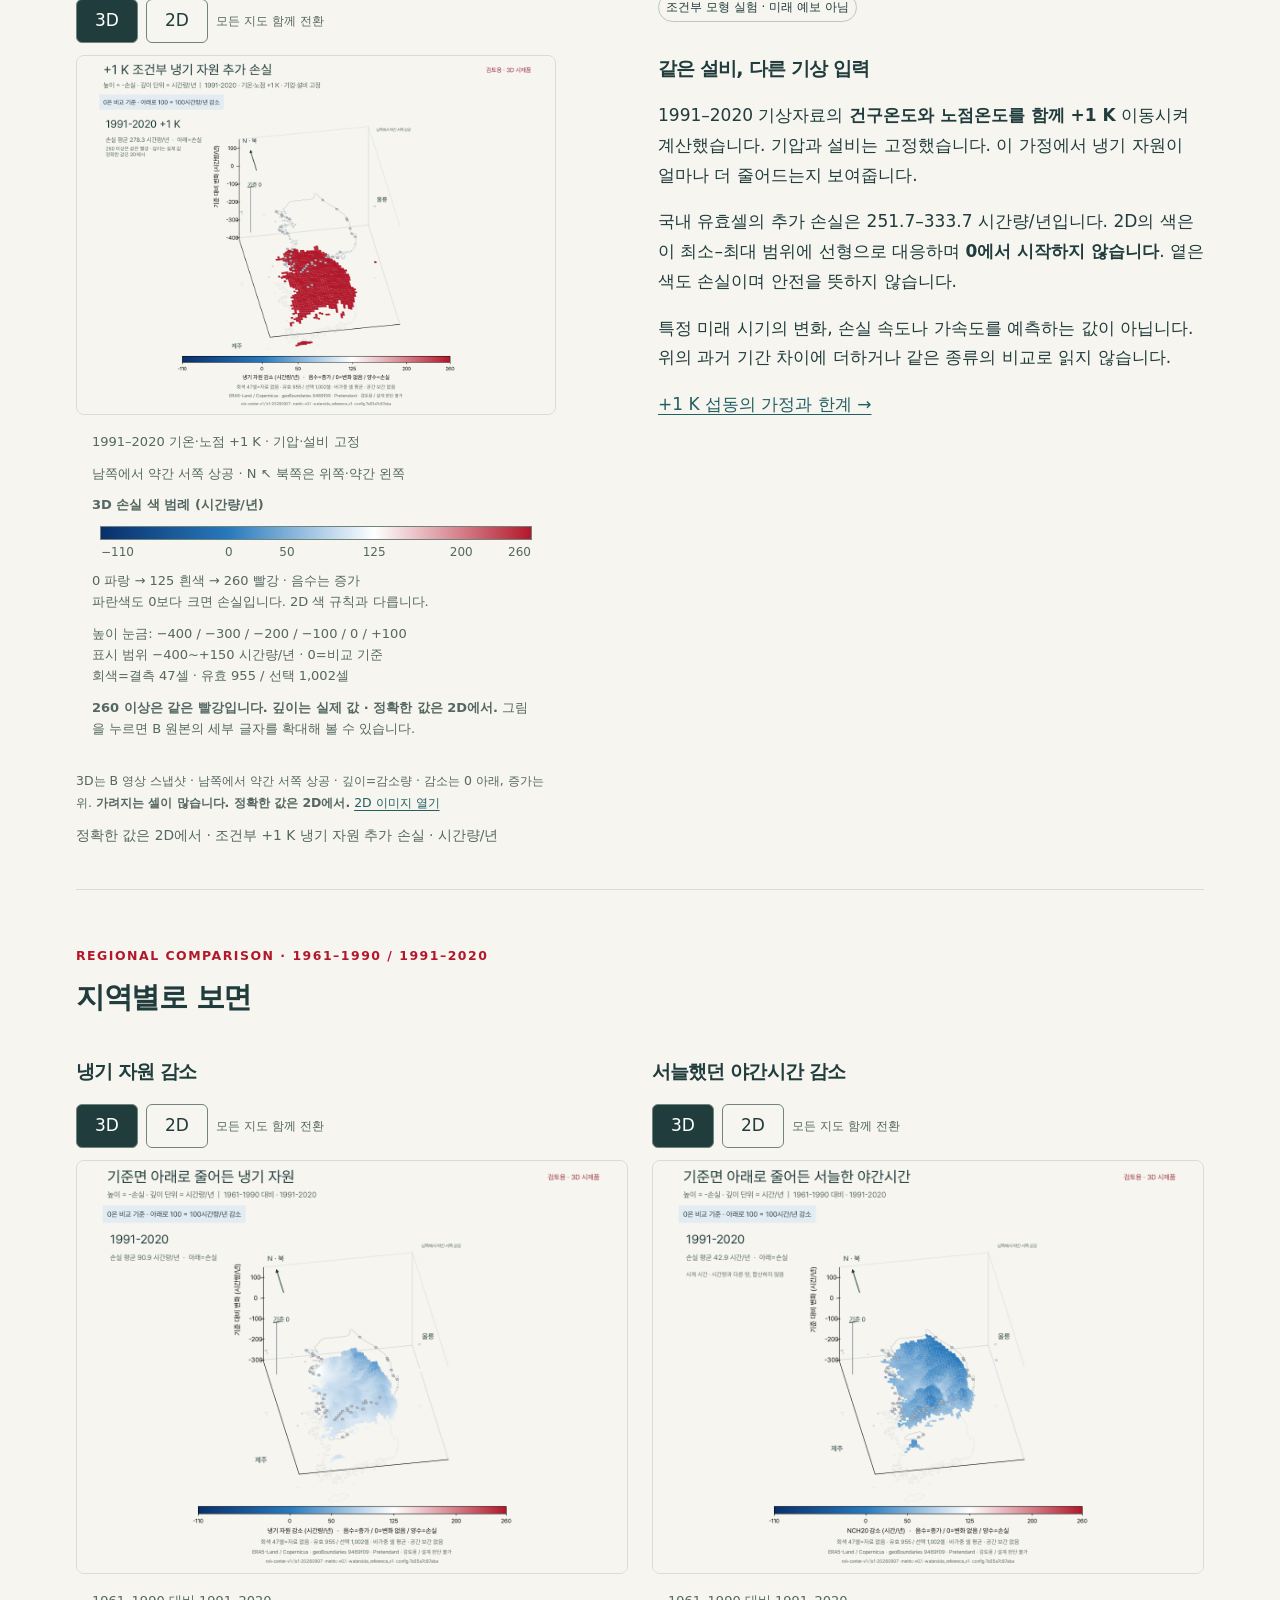
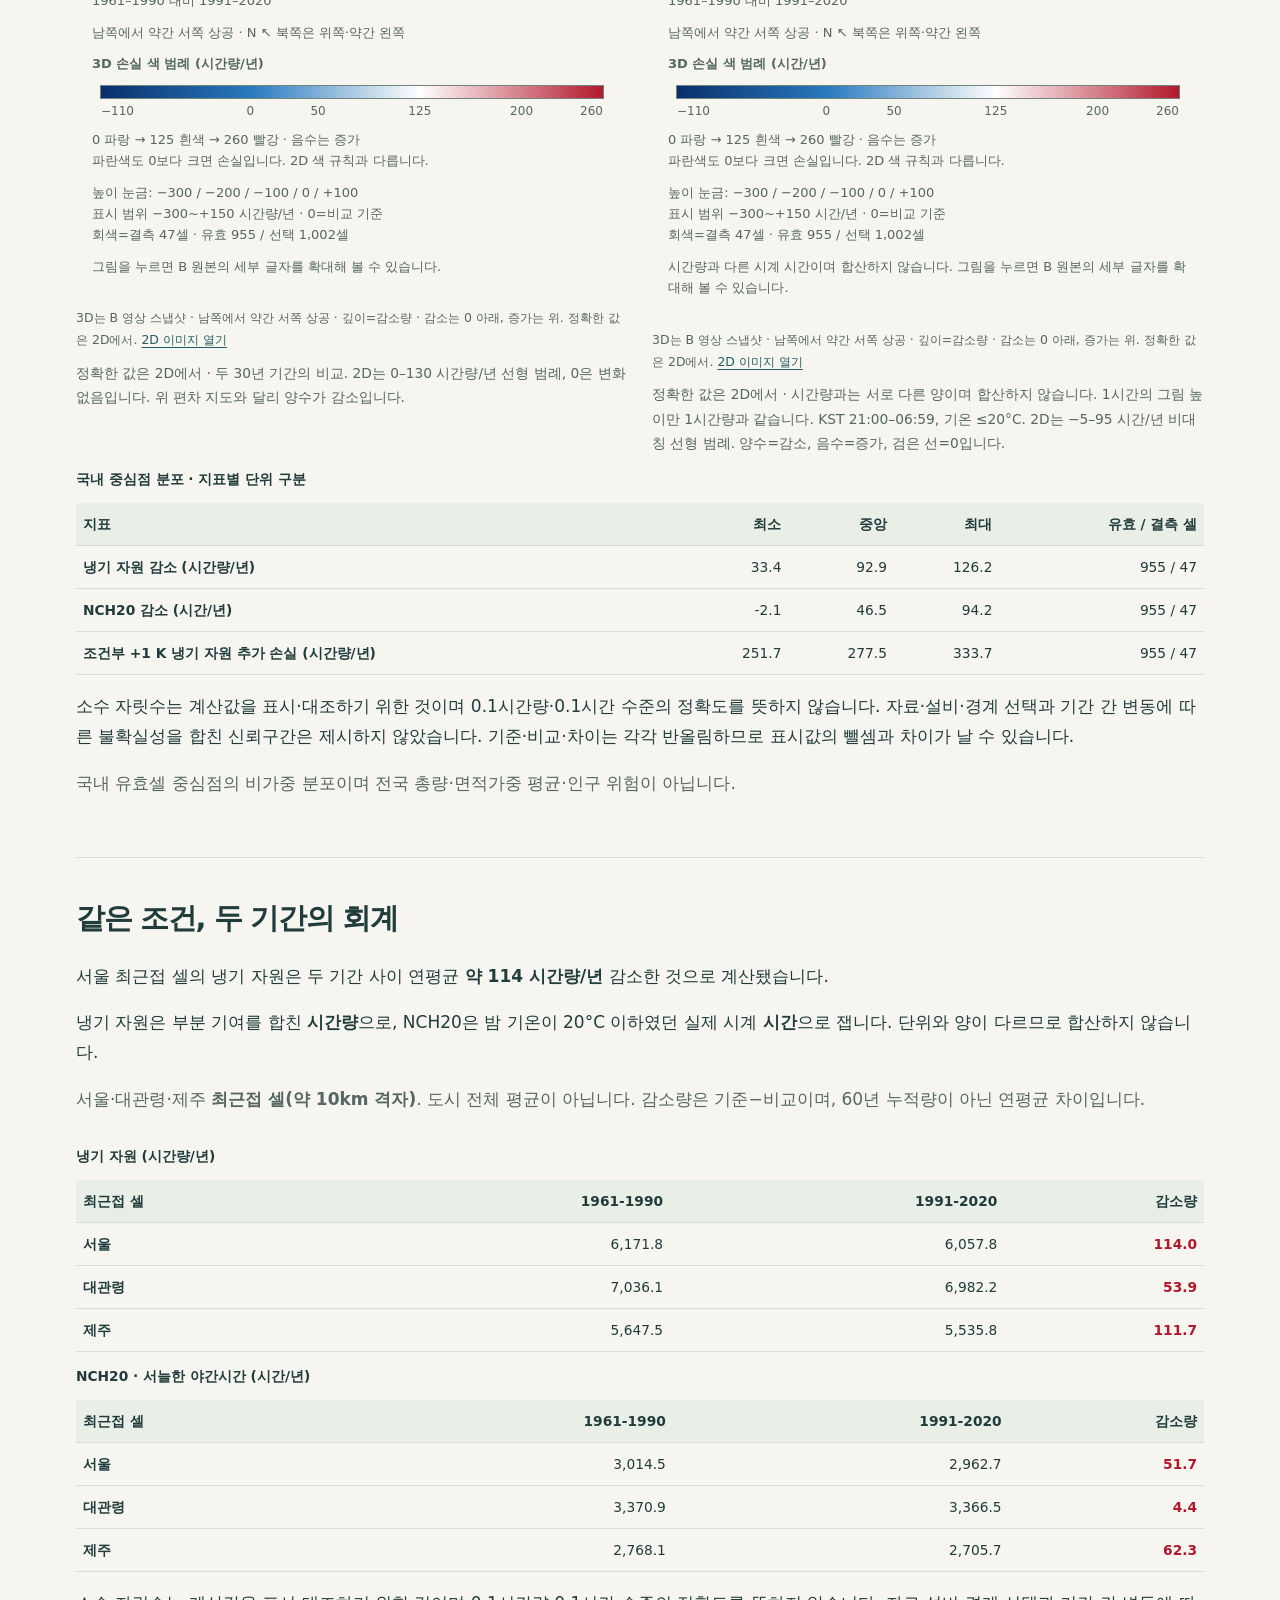
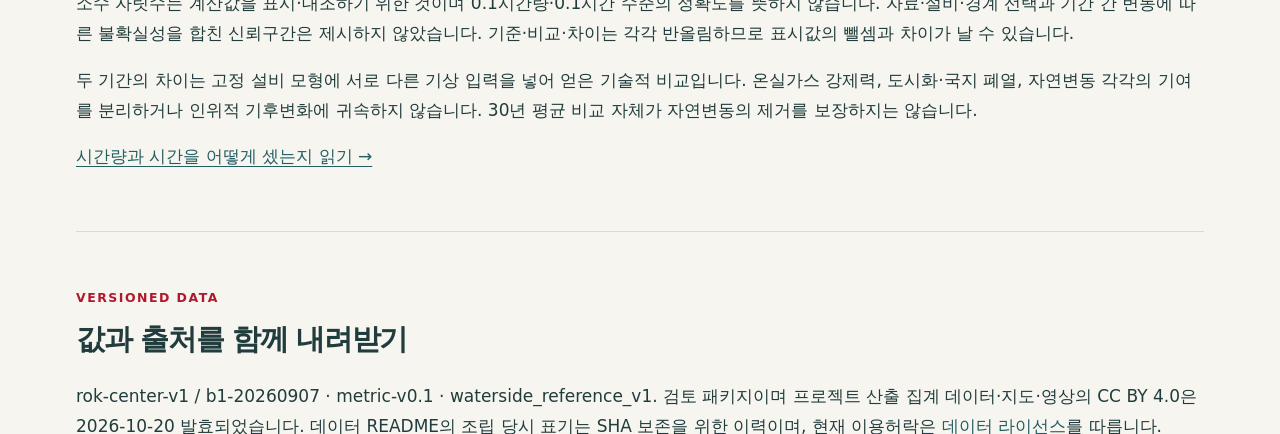
==== commit e98b42bc: "검토판 갱신: 3D 시점 azim −100 (원본 d4209c4)" ====
--- a/index.html
+++ b/index.html
@@ -10,7 +10,7 @@
 <p class="status">공개 패키지 검토본 · 검토용 표시 유지 <br class="mobile-break">이해 시험·최종 공개 승인은 아직 남아 있습니다.</p></div>
 <section id="time-maps" aria-labelledby="time-maps-title">
 <div class="section-label"><h2 id="time-maps-title">같은 장소, 달라진 냉기 자원</h2><p>각 셀의 1961–1970 평균 대비 · 십년씩 비교</p></div>
-<figure><div class="map-view" data-map-id="time-maps-desktop"><div class="map-toggle" role="group" aria-label="십년 편차 지도 보기 · 모든 지도 함께 전환" hidden><button type="button" data-map-mode="3d" aria-pressed="true">3D</button><button type="button" data-map-mode="2d" aria-pressed="false">2D</button><span>모든 지도 함께 전환</span></div><div data-map-panel="3d"><a href="assets/time-maps-3d-desktop.png" aria-label="십년 편차 3D 큰 원본 보기"><picture><source media="(max-width:760px)" srcset="assets/time-maps-3d-mobile.png" width="2400" height="3036"><img src="assets/time-maps-3d-desktop.png" width="3600" height="2024" alt="여섯 십년의 B 영상 스냅샷. 깊이=감소량, 셀별 1961–1970 기준 0에서 감소는 아래, 증가는 위입니다. 직교 시점과 단차 면은 B 영상과 같습니다. 깊이 −300~+150 시간량/년. 색은 손실 −110 진파랑, 0 파랑, 125 흰색, 260 빨강인 B 규칙이며 2D와 다릅니다. 회색 47셀은 결측, 0이 아닙니다."></picture></a><div class="snapshot-guide"><p>셀별 1961–1970 대비 · 겹치지 않는 십년 평균</p><p>황해에서 동쪽 보기 · N ↖ 북쪽은 왼쪽 위</p><p><strong>3D 손실 색 범례 (시간량/년)</strong></p><div class="snapshot-scale" aria-label="손실 −110 진파랑, 0 파랑, 125 흰색, 260 빨강"><span style="left:0%">−110</span><span style="left:29.73%">0</span><span style="left:43.24%">50</span><span style="left:63.51%">125</span><span style="left:83.78%">200</span><span style="left:100%">260</span></div><p>0 파랑 → 125 흰색 → 260 빨강 · 음수는 증가<br>파란색도 0보다 크면 손실입니다. 2D 색 규칙과 다릅니다.</p><p>높이 눈금: −300 / −200 / −100 / 0 / +100<br>표시 범위 −300~+150 시간량/년 · 0=비교 기준<br>회색=결측 47셀 · 유효 955 / 선택 1,002셀</p><p> 그림을 누르면 B 원본의 세부 글자를 확대해 볼 수 있습니다.</p></div></div><div data-map-panel="2d" hidden><a href="assets/time-maps-desktop.png" aria-label="십년 편차 지도 큰 원본 보기"><picture><source media="(max-width:760px)" srcset="assets/time-maps-mobile.png" width="780" height="960"><img src="assets/time-maps-desktop.png" width="1440" height="690" alt="1961–1970부터 2011–2020까지 여섯 십년의 냉기 자원 편차 지도. 각 셀의 첫 십년 평균이 기준 0이며 빨강은 감소, 파랑은 증가입니다. 모든 지도는 −300~+300 시간량/년 공통 선형 범례, 회색 빗금은 결측입니다."></picture></a></div><p class="map-reading">3D는 B 영상 스냅샷 · 황해에서 동쪽 보기 · 깊이=감소량 · 감소는 0 아래, 증가는 위. 정확한 값은 2D에서. <a href="assets/time-maps-desktop.png">2D 이미지 열기</a></p></div>
+<figure><div class="map-view" data-map-id="time-maps-desktop"><div class="map-toggle" role="group" aria-label="십년 편차 지도 보기 · 모든 지도 함께 전환" hidden><button type="button" data-map-mode="3d" aria-pressed="true">3D</button><button type="button" data-map-mode="2d" aria-pressed="false">2D</button><span>모든 지도 함께 전환</span></div><div data-map-panel="3d"><a href="assets/time-maps-3d-desktop.png" aria-label="십년 편차 3D 큰 원본 보기"><picture><source media="(max-width:760px)" srcset="assets/time-maps-3d-mobile.png" width="2400" height="3036"><img src="assets/time-maps-3d-desktop.png" width="3600" height="2024" alt="여섯 십년의 B 영상 스냅샷. 깊이=감소량, 셀별 1961–1970 기준 0에서 감소는 아래, 증가는 위입니다. 직교 시점과 단차 면은 B 영상과 같습니다. 깊이 −300~+150 시간량/년. 색은 손실 −110 진파랑, 0 파랑, 125 흰색, 260 빨강인 B 규칙이며 2D와 다릅니다. 회색 47셀은 결측, 0이 아닙니다."></picture></a><div class="snapshot-guide"><p>셀별 1961–1970 대비 · 겹치지 않는 십년 평균</p><p>남쪽에서 약간 서쪽 상공 · N ↖ 북쪽은 위쪽·약간 왼쪽</p><p><strong>3D 손실 색 범례 (시간량/년)</strong></p><div class="snapshot-scale" aria-label="손실 −110 진파랑, 0 파랑, 125 흰색, 260 빨강"><span style="left:0%">−110</span><span style="left:29.73%">0</span><span style="left:43.24%">50</span><span style="left:63.51%">125</span><span style="left:83.78%">200</span><span style="left:100%">260</span></div><p>0 파랑 → 125 흰색 → 260 빨강 · 음수는 증가<br>파란색도 0보다 크면 손실입니다. 2D 색 규칙과 다릅니다.</p><p>높이 눈금: −300 / −200 / −100 / 0 / +100<br>표시 범위 −300~+150 시간량/년 · 0=비교 기준<br>회색=결측 47셀 · 유효 955 / 선택 1,002셀</p><p> 그림을 누르면 B 원본의 세부 글자를 확대해 볼 수 있습니다.</p></div></div><div data-map-panel="2d" hidden><a href="assets/time-maps-desktop.png" aria-label="십년 편차 지도 큰 원본 보기"><picture><source media="(max-width:760px)" srcset="assets/time-maps-mobile.png" width="780" height="960"><img src="assets/time-maps-desktop.png" width="1440" height="690" alt="1961–1970부터 2011–2020까지 여섯 십년의 냉기 자원 편차 지도. 각 셀의 첫 십년 평균이 기준 0이며 빨강은 감소, 파랑은 증가입니다. 모든 지도는 −300~+300 시간량/년 공통 선형 범례, 회색 빗금은 결측입니다."></picture></a></div><p class="map-reading">3D는 B 영상 스냅샷 · 남쪽에서 약간 서쪽 상공 · 깊이=감소량 · 감소는 0 아래, 증가는 위. 정확한 값은 2D에서. <a href="assets/time-maps-desktop.png">2D 이미지 열기</a></p></div>
 <figcaption>정확한 값은 2D에서 확인하세요. 3D에서는 앞쪽 셀이 뒤쪽을 가릴 수 있습니다. 각 지도는 겹치지 않는 10년 평균입니다. 첫 지도의 0은 ‘냉기 자원 없음’이 아니라 ‘기준과 같음’입니다. 약 10km 격자·무보간. <a href="methodology.html#time-visuals">기간·색·계산 방법</a></figcaption></figure>
 <section id="cooling-3d" aria-labelledby="cooling-3d-title"><h3 id="cooling-3d-title">꺼져 가는 냉기 자원(3D)</h3>
 <p>1961–1970 수준을 0으로 둔 판이 냉기 자원이 줄어든 만큼 꺼집니다. <strong>깊이 = 시간량/년</strong>이며, 실제 지형이나 저장된 물질을 뜻하지 않습니다.</p>
@@ -23,10 +23,10 @@
 <p><strong>첫 십년(1961–1970)보다 마지막 십년(2011–2020)의 냉기 자원이 1년에 약 164시간량 적습니다.</strong> 매년 164시간량씩 줄어든다는 뜻도, 60년 누적량도 아닙니다. 중간에 반등한 십년도 있습니다.</p>
 <figure class="bar-figure"><picture><source media="(max-width:760px)" srcset="assets/time-bars-mobile.png" width="780" height="850"><img loading="lazy" src="assets/time-bars-desktop.png" width="1440" height="740" alt="각 십년의 전국 냉기 자원 평균에서 1961–1970 평균을 뺀 막대. 순서대로 0, +2.9, −52.0, −29.4, −128.6, −163.8 시간량/년. 막대는 0에서 출발하며 중간 증가도 표시합니다."></picture><figcaption>십년 평균의 차이(비교−기준). 위 헤드라인의 91시간량은 30년 평균끼리 비교한 값으로, 기준·비교 기간이 다릅니다. 2020년은 2011–2020 십년에 포함됩니다.</figcaption></figure></section>
 <section id="sensitivity"><p class="eyebrow">03 · Conditional experiment / 과거 비교와 구분</p><h2>기온과 이슬점을 함께 1도 높여 보면</h2>
-<div class="columns"><figure><div class="map-view" data-map-id="sensitivity"><div class="map-toggle" role="group" aria-label="조건부 +1 K 지도 보기 · 모든 지도 함께 전환" hidden><button type="button" data-map-mode="3d" aria-pressed="true">3D</button><button type="button" data-map-mode="2d" aria-pressed="false">2D</button><span>모든 지도 함께 전환</span></div><div data-map-panel="3d"><a href="assets/sensitivity-3d.png" aria-label="조건부 +1 K 3D 큰 원본 보기"><img loading="lazy" src="assets/sensitivity-3d.png" width="1200" height="900" alt="조건부 +1 K 추가 손실을 B 영상 렌더러로 그린 스냅샷. 깊이=감소량, 251.7~333.7 시간량/년 모두 0 아래입니다. 깊이 범위만 −400~+150으로 넓히고 B의 수치당 높이를 유지합니다. B 색 범례의 260 이상은 같은 빨강이지만 깊이는 실제 값입니다. 정확한 값은 2D에서. 회색은 결측, 0이 아닙니다."></a><div class="snapshot-guide"><p>1991–2020 기온·노점 +1 K · 기압·설비 고정</p><p>황해에서 동쪽 보기 · N ↖ 북쪽은 왼쪽 위</p><p><strong>3D 손실 색 범례 (시간량/년)</strong></p><div class="snapshot-scale" aria-label="손실 −110 진파랑, 0 파랑, 125 흰색, 260 빨강"><span style="left:0%">−110</span><span style="left:29.73%">0</span><span style="left:43.24%">50</span><span style="left:63.51%">125</span><span style="left:83.78%">200</span><span style="left:100%">260</span></div><p>0 파랑 → 125 흰색 → 260 빨강 · 음수는 증가<br>파란색도 0보다 크면 손실입니다. 2D 색 규칙과 다릅니다.</p><p>높이 눈금: −400 / −300 / −200 / −100 / 0 / +100<br>표시 범위 −400~+150 시간량/년 · 0=비교 기준<br>회색=결측 47셀 · 유효 955 / 선택 1,002셀</p><p><strong>260 이상은 같은 빨강입니다. 깊이는 실제 값 · 정확한 값은 2D에서.</strong> 그림을 누르면 B 원본의 세부 글자를 확대해 볼 수 있습니다.</p></div></div><div data-map-panel="2d" hidden><a href="assets/sensitivity.png"><img loading="lazy" src="assets/sensitivity.png" width="1440" height="1800" alt="기온과 이슬점을 함께 1 K 높인 조건부 냉기 자원 추가 손실 지도. 기압과 설비 고정. 국내 유효셀 251.7~333.7 시간량/년 최소–최대 선형 범례이며 0에서 시작하지 않습니다."></a></div><p class="map-reading">3D는 B 영상 스냅샷 · 황해에서 동쪽 보기 · 깊이=감소량 · 감소는 0 아래, 증가는 위. <strong>가려지는 셀이 많습니다. 정확한 값은 2D에서.</strong> <a href="assets/sensitivity.png">2D 이미지 열기</a></p></div><figcaption>정확한 값은 2D에서 · 조건부 +1 K 냉기 자원 추가 손실 · 시간량/년</figcaption></figure><div><span class="tag">조건부 모형 실험 · 미래 예보 아님</span><h3>같은 설비, 다른 기상 입력</h3><p>1991–2020 기상자료의 <strong>건구온도와 노점온도를 함께 +1 K</strong> 이동시켜 계산했습니다. 기압과 설비는 고정했습니다. 이 가정에서 냉기 자원이 얼마나 더 줄어드는지 보여줍니다.</p><p>국내 유효셀의 추가 손실은 251.7–333.7 시간량/년입니다. 2D의 색은 이 최소–최대 범위에 선형으로 대응하며 <strong>0에서 시작하지 않습니다</strong>. 옅은 색도 손실이며 안전을 뜻하지 않습니다.</p><p>특정 미래 시기의 변화, 손실 속도나 가속도를 예측하는 값이 아닙니다. 위의 과거 기간 차이에 더하거나 같은 종류의 비교로 읽지 않습니다.</p><p><a href="methodology.html#metrics">+1 K 섭동의 가정과 한계 →</a></p></div></div></section>
+<div class="columns"><figure><div class="map-view" data-map-id="sensitivity"><div class="map-toggle" role="group" aria-label="조건부 +1 K 지도 보기 · 모든 지도 함께 전환" hidden><button type="button" data-map-mode="3d" aria-pressed="true">3D</button><button type="button" data-map-mode="2d" aria-pressed="false">2D</button><span>모든 지도 함께 전환</span></div><div data-map-panel="3d"><a href="assets/sensitivity-3d.png" aria-label="조건부 +1 K 3D 큰 원본 보기"><img loading="lazy" src="assets/sensitivity-3d.png" width="1200" height="900" alt="조건부 +1 K 추가 손실을 B 영상 렌더러로 그린 스냅샷. 깊이=감소량, 251.7~333.7 시간량/년 모두 0 아래입니다. 깊이 범위만 −400~+150으로 넓히고 B의 수치당 높이를 유지합니다. B 색 범례의 260 이상은 같은 빨강이지만 깊이는 실제 값입니다. 정확한 값은 2D에서. 회색은 결측, 0이 아닙니다."></a><div class="snapshot-guide"><p>1991–2020 기온·노점 +1 K · 기압·설비 고정</p><p>남쪽에서 약간 서쪽 상공 · N ↖ 북쪽은 위쪽·약간 왼쪽</p><p><strong>3D 손실 색 범례 (시간량/년)</strong></p><div class="snapshot-scale" aria-label="손실 −110 진파랑, 0 파랑, 125 흰색, 260 빨강"><span style="left:0%">−110</span><span style="left:29.73%">0</span><span style="left:43.24%">50</span><span style="left:63.51%">125</span><span style="left:83.78%">200</span><span style="left:100%">260</span></div><p>0 파랑 → 125 흰색 → 260 빨강 · 음수는 증가<br>파란색도 0보다 크면 손실입니다. 2D 색 규칙과 다릅니다.</p><p>높이 눈금: −400 / −300 / −200 / −100 / 0 / +100<br>표시 범위 −400~+150 시간량/년 · 0=비교 기준<br>회색=결측 47셀 · 유효 955 / 선택 1,002셀</p><p><strong>260 이상은 같은 빨강입니다. 깊이는 실제 값 · 정확한 값은 2D에서.</strong> 그림을 누르면 B 원본의 세부 글자를 확대해 볼 수 있습니다.</p></div></div><div data-map-panel="2d" hidden><a href="assets/sensitivity.png"><img loading="lazy" src="assets/sensitivity.png" width="1440" height="1800" alt="기온과 이슬점을 함께 1 K 높인 조건부 냉기 자원 추가 손실 지도. 기압과 설비 고정. 국내 유효셀 251.7~333.7 시간량/년 최소–최대 선형 범례이며 0에서 시작하지 않습니다."></a></div><p class="map-reading">3D는 B 영상 스냅샷 · 남쪽에서 약간 서쪽 상공 · 깊이=감소량 · 감소는 0 아래, 증가는 위. <strong>가려지는 셀이 많습니다. 정확한 값은 2D에서.</strong> <a href="assets/sensitivity.png">2D 이미지 열기</a></p></div><figcaption>정확한 값은 2D에서 · 조건부 +1 K 냉기 자원 추가 손실 · 시간량/년</figcaption></figure><div><span class="tag">조건부 모형 실험 · 미래 예보 아님</span><h3>같은 설비, 다른 기상 입력</h3><p>1991–2020 기상자료의 <strong>건구온도와 노점온도를 함께 +1 K</strong> 이동시켜 계산했습니다. 기압과 설비는 고정했습니다. 이 가정에서 냉기 자원이 얼마나 더 줄어드는지 보여줍니다.</p><p>국내 유효셀의 추가 손실은 251.7–333.7 시간량/년입니다. 2D의 색은 이 최소–최대 범위에 선형으로 대응하며 <strong>0에서 시작하지 않습니다</strong>. 옅은 색도 손실이며 안전을 뜻하지 않습니다.</p><p>특정 미래 시기의 변화, 손실 속도나 가속도를 예측하는 값이 아닙니다. 위의 과거 기간 차이에 더하거나 같은 종류의 비교로 읽지 않습니다.</p><p><a href="methodology.html#metrics">+1 K 섭동의 가정과 한계 →</a></p></div></div></section>
 <section id="maps"><p class="eyebrow">Regional comparison · 1961–1990 / 1991–2020</p><h2>지역별로 보면</h2><div class="cards regional-cards">
-<article><h3>냉기 자원 감소</h3><figure><div class="map-view" data-map-id="ench-loss"><div class="map-toggle" role="group" aria-label="냉기 자원 감소 지도 보기 · 모든 지도 함께 전환" hidden><button type="button" data-map-mode="3d" aria-pressed="true">3D</button><button type="button" data-map-mode="2d" aria-pressed="false">2D</button><span>모든 지도 함께 전환</span></div><div data-map-panel="3d"><a href="assets/ench-loss-3d.png" aria-label="냉기 자원 감소 3D 큰 원본 보기"><img loading="lazy" src="assets/ench-loss-3d.png" width="1200" height="900" alt="두 30년 기간의 냉기 자원 감소를 B 영상 렌더러로 그린 스냅샷. 깊이=감소량, 1961–1990 대비 1991–2020 손실만큼 0 아래로 내려갑니다. 깊이 −300~+150 시간량/년, B 영상과 같은 높이 비율. 손실 0 파랑, 125 흰색, 260 빨강으로 2D와 다른 색 규칙입니다. 회색은 결측, 0이 아닙니다."></a><div class="snapshot-guide"><p>1961–1990 대비 1991–2020</p><p>황해에서 동쪽 보기 · N ↖ 북쪽은 왼쪽 위</p><p><strong>3D 손실 색 범례 (시간량/년)</strong></p><div class="snapshot-scale" aria-label="손실 −110 진파랑, 0 파랑, 125 흰색, 260 빨강"><span style="left:0%">−110</span><span style="left:29.73%">0</span><span style="left:43.24%">50</span><span style="left:63.51%">125</span><span style="left:83.78%">200</span><span style="left:100%">260</span></div><p>0 파랑 → 125 흰색 → 260 빨강 · 음수는 증가<br>파란색도 0보다 크면 손실입니다. 2D 색 규칙과 다릅니다.</p><p>높이 눈금: −300 / −200 / −100 / 0 / +100<br>표시 범위 −300~+150 시간량/년 · 0=비교 기준<br>회색=결측 47셀 · 유효 955 / 선택 1,002셀</p><p> 그림을 누르면 B 원본의 세부 글자를 확대해 볼 수 있습니다.</p></div></div><div data-map-panel="2d" hidden><a href="assets/ench-loss.png"><img loading="lazy" src="assets/ench-loss.png" width="1440" height="1800" alt="지역별 냉기 자원 감소량. 1961–1990 대비 1991–2020, 0–130 시간량/년 범례. 양수는 감소, 진한 빨강일수록 감소가 큽니다."></a></div><p class="map-reading">3D는 B 영상 스냅샷 · 황해에서 동쪽 보기 · 깊이=감소량 · 감소는 0 아래, 증가는 위. 정확한 값은 2D에서. <a href="assets/ench-loss.png">2D 이미지 열기</a></p></div><figcaption>정확한 값은 2D에서 · 두 30년 기간의 비교. 2D는 0–130 시간량/년 선형 범례, 0은 변화 없음입니다. 위 편차 지도와 달리 양수가 감소입니다.</figcaption></figure></article>
-<article><h3>서늘했던 야간시간 감소</h3><figure><div class="map-view" data-map-id="nch20-loss"><div class="map-toggle" role="group" aria-label="서늘한 야간시간 감소 지도 보기 · 모든 지도 함께 전환" hidden><button type="button" data-map-mode="3d" aria-pressed="true">3D</button><button type="button" data-map-mode="2d" aria-pressed="false">2D</button><span>모든 지도 함께 전환</span></div><div data-map-panel="3d"><a href="assets/nch20-loss-3d.png" aria-label="서늘한 야간시간 감소 3D 큰 원본 보기"><img loading="lazy" src="assets/nch20-loss-3d.png" width="1200" height="900" alt="NCH20 감소를 B 영상 렌더러로 그린 스냅샷. 깊이=감소량, 감소는 0 아래, 증가는 위입니다. 깊이 −300~+150 시간/년, 시계 시간이며 시간량과 다른 양입니다. 1시간과 1시간량의 그림 높이만 같습니다. 색은 같은 숫자의 B 규칙: 손실 0 파랑, 125 흰색, 260 빨강. 회색은 결측, 0이 아닙니다."></a><div class="snapshot-guide"><p>1961–1990 대비 1991–2020</p><p>황해에서 동쪽 보기 · N ↖ 북쪽은 왼쪽 위</p><p><strong>3D 손실 색 범례 (시간/년)</strong></p><div class="snapshot-scale" aria-label="손실 −110 진파랑, 0 파랑, 125 흰색, 260 빨강"><span style="left:0%">−110</span><span style="left:29.73%">0</span><span style="left:43.24%">50</span><span style="left:63.51%">125</span><span style="left:83.78%">200</span><span style="left:100%">260</span></div><p>0 파랑 → 125 흰색 → 260 빨강 · 음수는 증가<br>파란색도 0보다 크면 손실입니다. 2D 색 규칙과 다릅니다.</p><p>높이 눈금: −300 / −200 / −100 / 0 / +100<br>표시 범위 −300~+150 시간/년 · 0=비교 기준<br>회색=결측 47셀 · 유효 955 / 선택 1,002셀</p><p> 시간량과 다른 시계 시간이며 합산하지 않습니다. 그림을 누르면 B 원본의 세부 글자를 확대해 볼 수 있습니다.</p></div></div><div data-map-panel="2d" hidden><a href="assets/nch20-loss.png"><img loading="lazy" src="assets/nch20-loss.png" width="1440" height="1800" alt="NCH20 감소량. −5–95 시간/년 비대칭 선형 범례, 검은 눈금은 0. 양수는 감소, 음수는 증가."></a></div><p class="map-reading">3D는 B 영상 스냅샷 · 황해에서 동쪽 보기 · 깊이=감소량 · 감소는 0 아래, 증가는 위. 정확한 값은 2D에서. <a href="assets/nch20-loss.png">2D 이미지 열기</a></p></div><figcaption>정확한 값은 2D에서 · 시간량과는 서로 다른 양이며 합산하지 않습니다. 1시간의 그림 높이만 1시간량과 같습니다. KST 21:00–06:59, 기온 ≤20°C. 2D는 −5–95 시간/년 비대칭 선형 범례. 양수=감소, 음수=증가, 검은 선=0입니다.</figcaption></figure></article></div>
+<article><h3>냉기 자원 감소</h3><figure><div class="map-view" data-map-id="ench-loss"><div class="map-toggle" role="group" aria-label="냉기 자원 감소 지도 보기 · 모든 지도 함께 전환" hidden><button type="button" data-map-mode="3d" aria-pressed="true">3D</button><button type="button" data-map-mode="2d" aria-pressed="false">2D</button><span>모든 지도 함께 전환</span></div><div data-map-panel="3d"><a href="assets/ench-loss-3d.png" aria-label="냉기 자원 감소 3D 큰 원본 보기"><img loading="lazy" src="assets/ench-loss-3d.png" width="1200" height="900" alt="두 30년 기간의 냉기 자원 감소를 B 영상 렌더러로 그린 스냅샷. 깊이=감소량, 1961–1990 대비 1991–2020 손실만큼 0 아래로 내려갑니다. 깊이 −300~+150 시간량/년, B 영상과 같은 높이 비율. 손실 0 파랑, 125 흰색, 260 빨강으로 2D와 다른 색 규칙입니다. 회색은 결측, 0이 아닙니다."></a><div class="snapshot-guide"><p>1961–1990 대비 1991–2020</p><p>남쪽에서 약간 서쪽 상공 · N ↖ 북쪽은 위쪽·약간 왼쪽</p><p><strong>3D 손실 색 범례 (시간량/년)</strong></p><div class="snapshot-scale" aria-label="손실 −110 진파랑, 0 파랑, 125 흰색, 260 빨강"><span style="left:0%">−110</span><span style="left:29.73%">0</span><span style="left:43.24%">50</span><span style="left:63.51%">125</span><span style="left:83.78%">200</span><span style="left:100%">260</span></div><p>0 파랑 → 125 흰색 → 260 빨강 · 음수는 증가<br>파란색도 0보다 크면 손실입니다. 2D 색 규칙과 다릅니다.</p><p>높이 눈금: −300 / −200 / −100 / 0 / +100<br>표시 범위 −300~+150 시간량/년 · 0=비교 기준<br>회색=결측 47셀 · 유효 955 / 선택 1,002셀</p><p> 그림을 누르면 B 원본의 세부 글자를 확대해 볼 수 있습니다.</p></div></div><div data-map-panel="2d" hidden><a href="assets/ench-loss.png"><img loading="lazy" src="assets/ench-loss.png" width="1440" height="1800" alt="지역별 냉기 자원 감소량. 1961–1990 대비 1991–2020, 0–130 시간량/년 범례. 양수는 감소, 진한 빨강일수록 감소가 큽니다."></a></div><p class="map-reading">3D는 B 영상 스냅샷 · 남쪽에서 약간 서쪽 상공 · 깊이=감소량 · 감소는 0 아래, 증가는 위. 정확한 값은 2D에서. <a href="assets/ench-loss.png">2D 이미지 열기</a></p></div><figcaption>정확한 값은 2D에서 · 두 30년 기간의 비교. 2D는 0–130 시간량/년 선형 범례, 0은 변화 없음입니다. 위 편차 지도와 달리 양수가 감소입니다.</figcaption></figure></article>
+<article><h3>서늘했던 야간시간 감소</h3><figure><div class="map-view" data-map-id="nch20-loss"><div class="map-toggle" role="group" aria-label="서늘한 야간시간 감소 지도 보기 · 모든 지도 함께 전환" hidden><button type="button" data-map-mode="3d" aria-pressed="true">3D</button><button type="button" data-map-mode="2d" aria-pressed="false">2D</button><span>모든 지도 함께 전환</span></div><div data-map-panel="3d"><a href="assets/nch20-loss-3d.png" aria-label="서늘한 야간시간 감소 3D 큰 원본 보기"><img loading="lazy" src="assets/nch20-loss-3d.png" width="1200" height="900" alt="NCH20 감소를 B 영상 렌더러로 그린 스냅샷. 깊이=감소량, 감소는 0 아래, 증가는 위입니다. 깊이 −300~+150 시간/년, 시계 시간이며 시간량과 다른 양입니다. 1시간과 1시간량의 그림 높이만 같습니다. 색은 같은 숫자의 B 규칙: 손실 0 파랑, 125 흰색, 260 빨강. 회색은 결측, 0이 아닙니다."></a><div class="snapshot-guide"><p>1961–1990 대비 1991–2020</p><p>남쪽에서 약간 서쪽 상공 · N ↖ 북쪽은 위쪽·약간 왼쪽</p><p><strong>3D 손실 색 범례 (시간/년)</strong></p><div class="snapshot-scale" aria-label="손실 −110 진파랑, 0 파랑, 125 흰색, 260 빨강"><span style="left:0%">−110</span><span style="left:29.73%">0</span><span style="left:43.24%">50</span><span style="left:63.51%">125</span><span style="left:83.78%">200</span><span style="left:100%">260</span></div><p>0 파랑 → 125 흰색 → 260 빨강 · 음수는 증가<br>파란색도 0보다 크면 손실입니다. 2D 색 규칙과 다릅니다.</p><p>높이 눈금: −300 / −200 / −100 / 0 / +100<br>표시 범위 −300~+150 시간/년 · 0=비교 기준<br>회색=결측 47셀 · 유효 955 / 선택 1,002셀</p><p> 시간량과 다른 시계 시간이며 합산하지 않습니다. 그림을 누르면 B 원본의 세부 글자를 확대해 볼 수 있습니다.</p></div></div><div data-map-panel="2d" hidden><a href="assets/nch20-loss.png"><img loading="lazy" src="assets/nch20-loss.png" width="1440" height="1800" alt="NCH20 감소량. −5–95 시간/년 비대칭 선형 범례, 검은 눈금은 0. 양수는 감소, 음수는 증가."></a></div><p class="map-reading">3D는 B 영상 스냅샷 · 남쪽에서 약간 서쪽 상공 · 깊이=감소량 · 감소는 0 아래, 증가는 위. 정확한 값은 2D에서. <a href="assets/nch20-loss.png">2D 이미지 열기</a></p></div><figcaption>정확한 값은 2D에서 · 시간량과는 서로 다른 양이며 합산하지 않습니다. 1시간의 그림 높이만 1시간량과 같습니다. KST 21:00–06:59, 기온 ≤20°C. 2D는 −5–95 시간/년 비대칭 선형 범례. 양수=감소, 음수=증가, 검은 선=0입니다.</figcaption></figure></article></div>
 <!-- DISTRIBUTION:START -->
 <div class="table-scroll"><table><caption>국내 중심점 분포 · 지표별 단위 구분</caption><thead><tr><th scope="col">지표</th><th scope="col">최소</th><th scope="col">중앙</th><th scope="col">최대</th><th scope="col">유효 / 결측 셀</th></tr></thead><tbody><tr><th scope="row">냉기 자원 감소 (시간량/년)</th><td>33.4</td><td>92.9</td><td>126.2</td><td>955 / 47</td></tr><tr><th scope="row">NCH20 감소 (시간/년)</th><td>-2.1</td><td>46.5</td><td>94.2</td><td>955 / 47</td></tr><tr><th scope="row">조건부 +1 K 냉기 자원 추가 손실 (시간량/년)</th><td>251.7</td><td>277.5</td><td>333.7</td><td>955 / 47</td></tr></tbody></table></div>
 <!-- DISTRIBUTION:END --><p>소수 자릿수는 계산값을 표시·대조하기 위한 것이며 0.1시간량·0.1시간 수준의 정확도를 뜻하지 않습니다. 자료·설비·경계 선택과 기간 간 변동에 따른 불확실성을 합친 신뢰구간은 제시하지 않았습니다. 기준·비교·차이는 각각 반올림하므로 표시값의 뺄셈과 차이가 날 수 있습니다.</p><p class="muted">국내 유효셀 중심점의 비가중 분포이며 전국 총량·면적가중 평균·인구 위험이 아닙니다.</p></section>
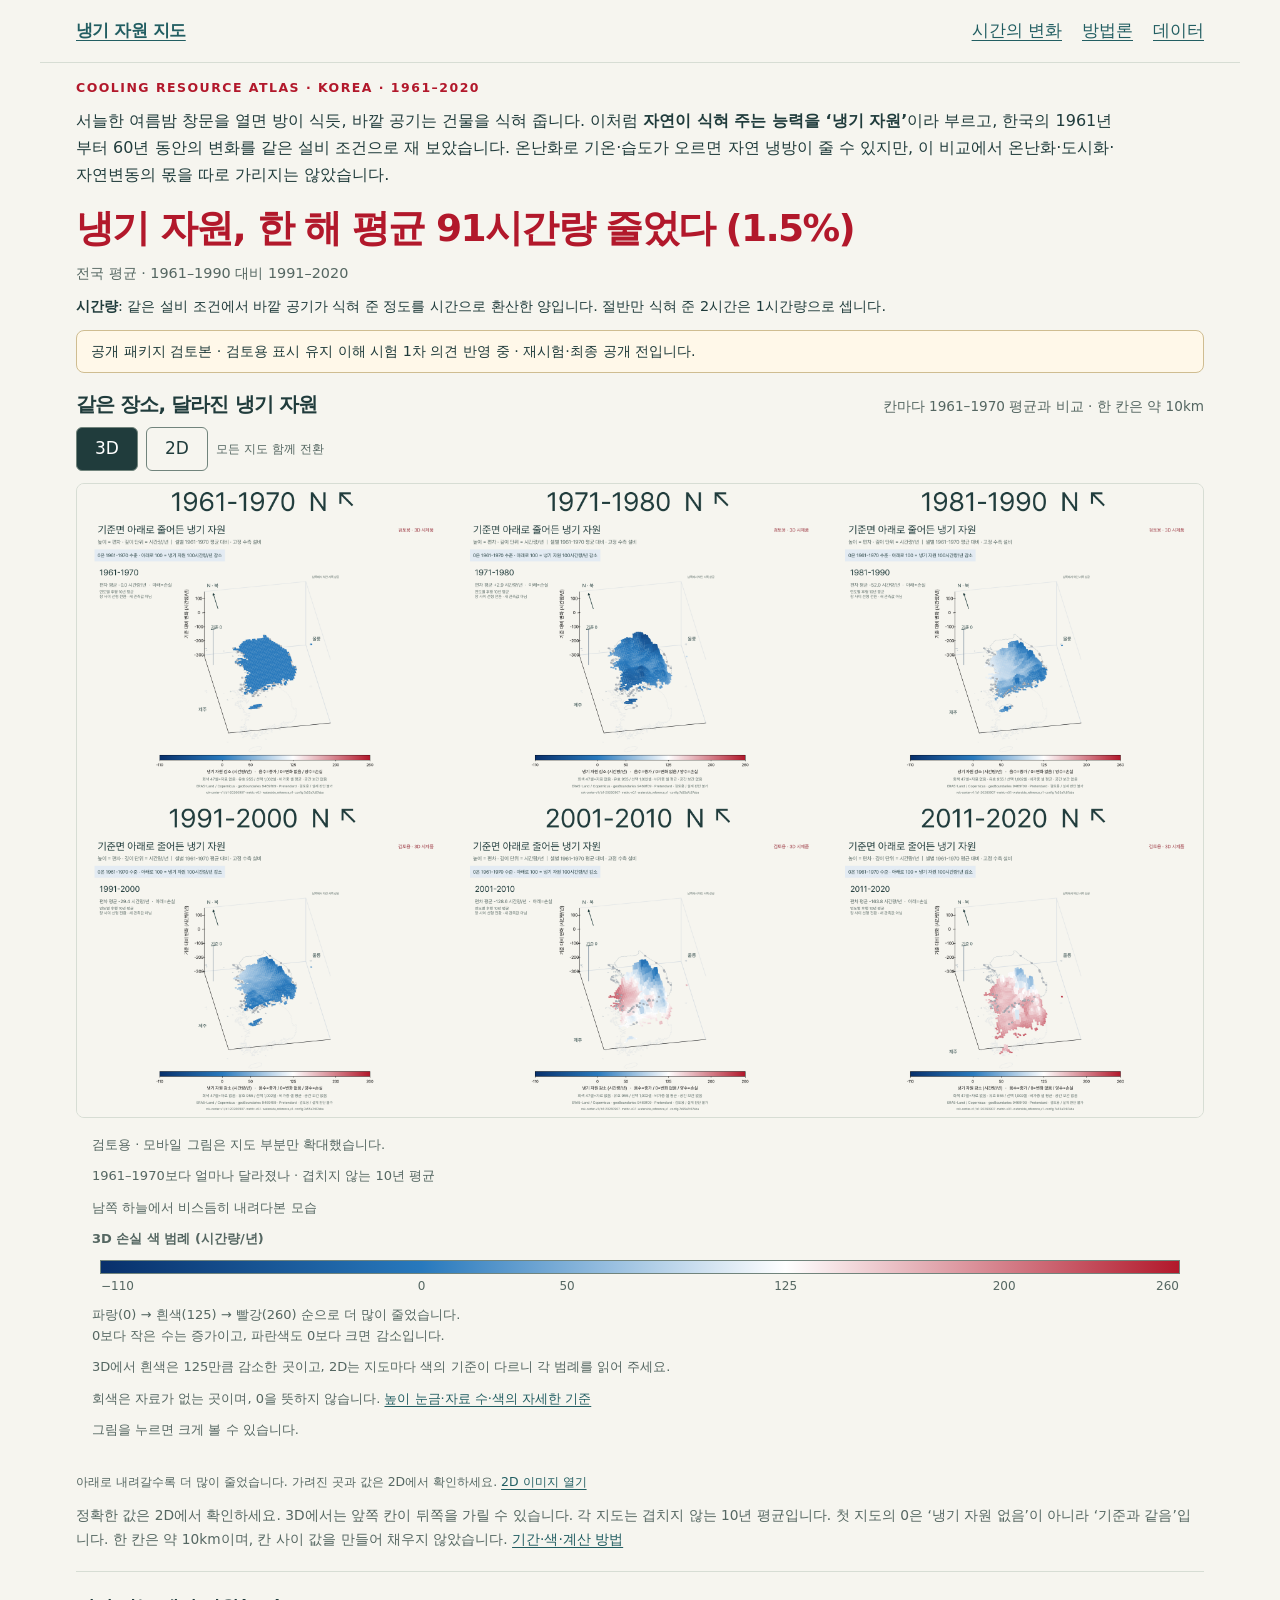
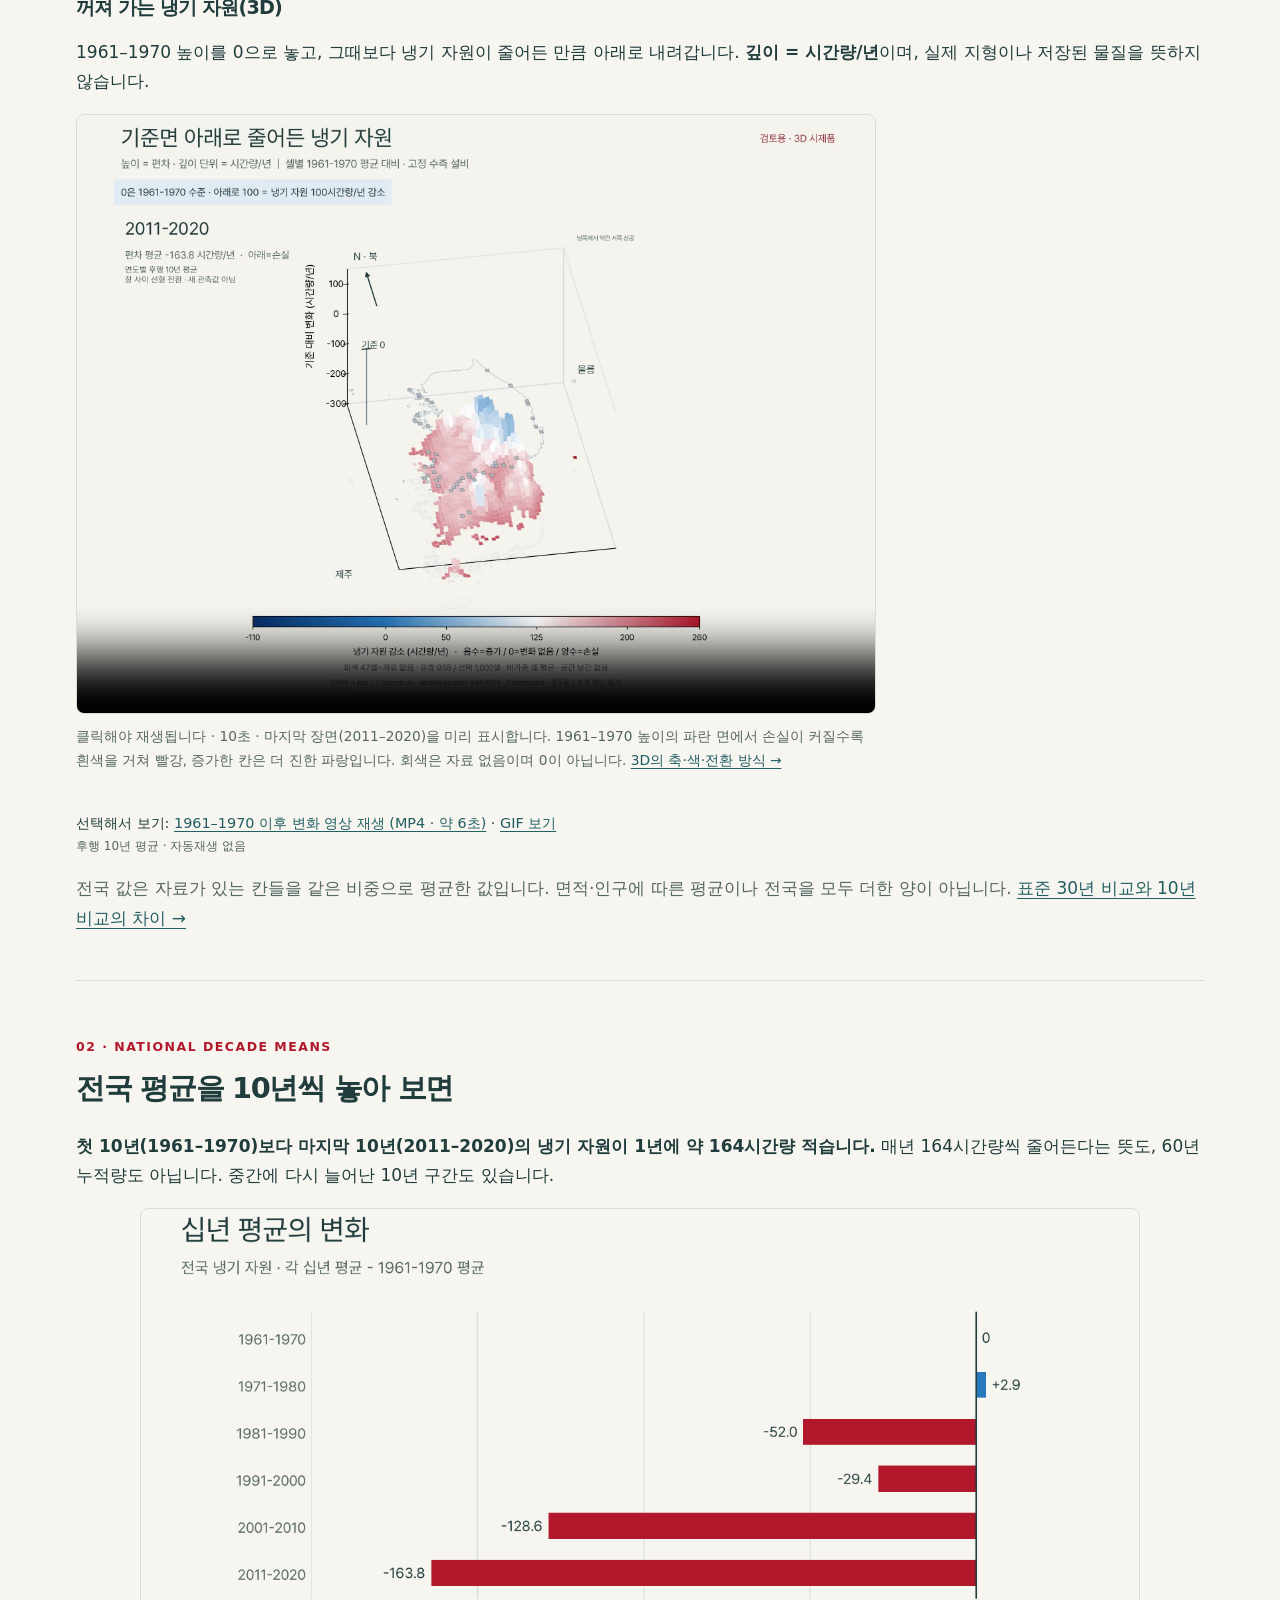
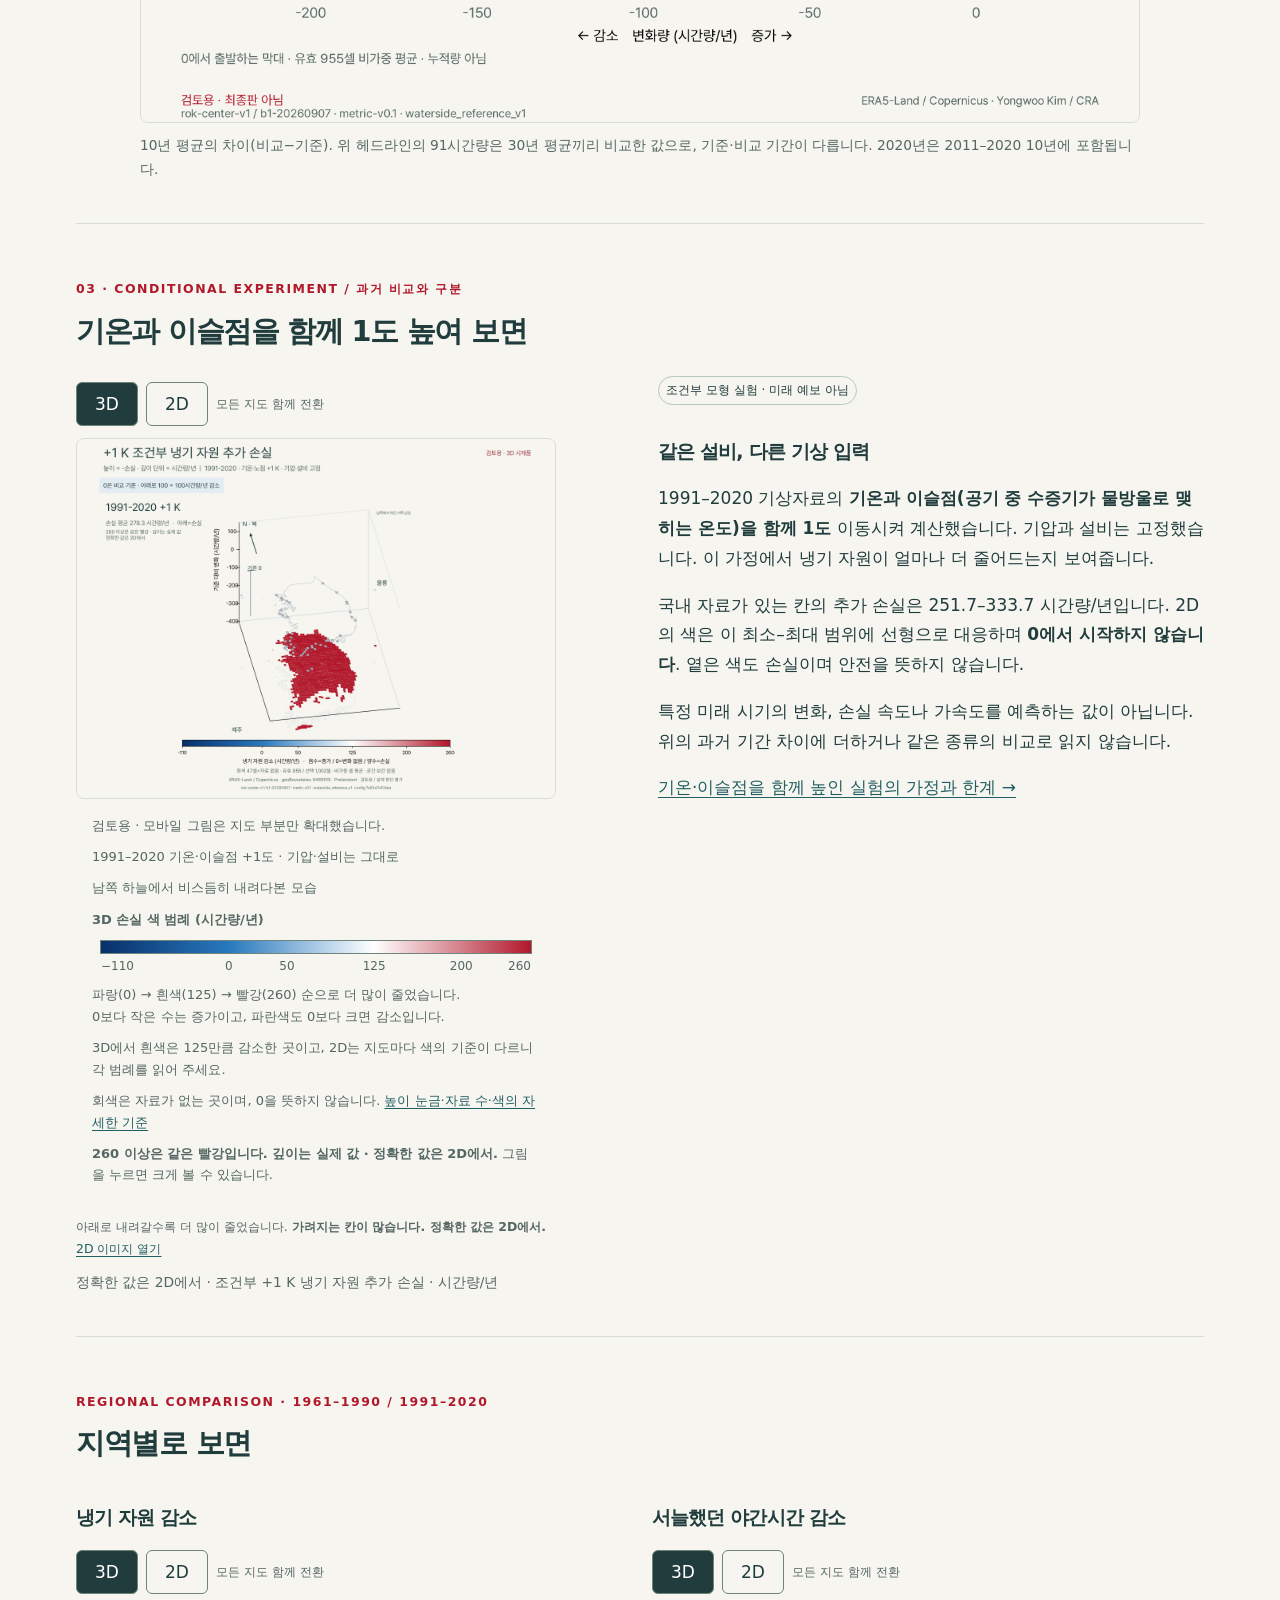
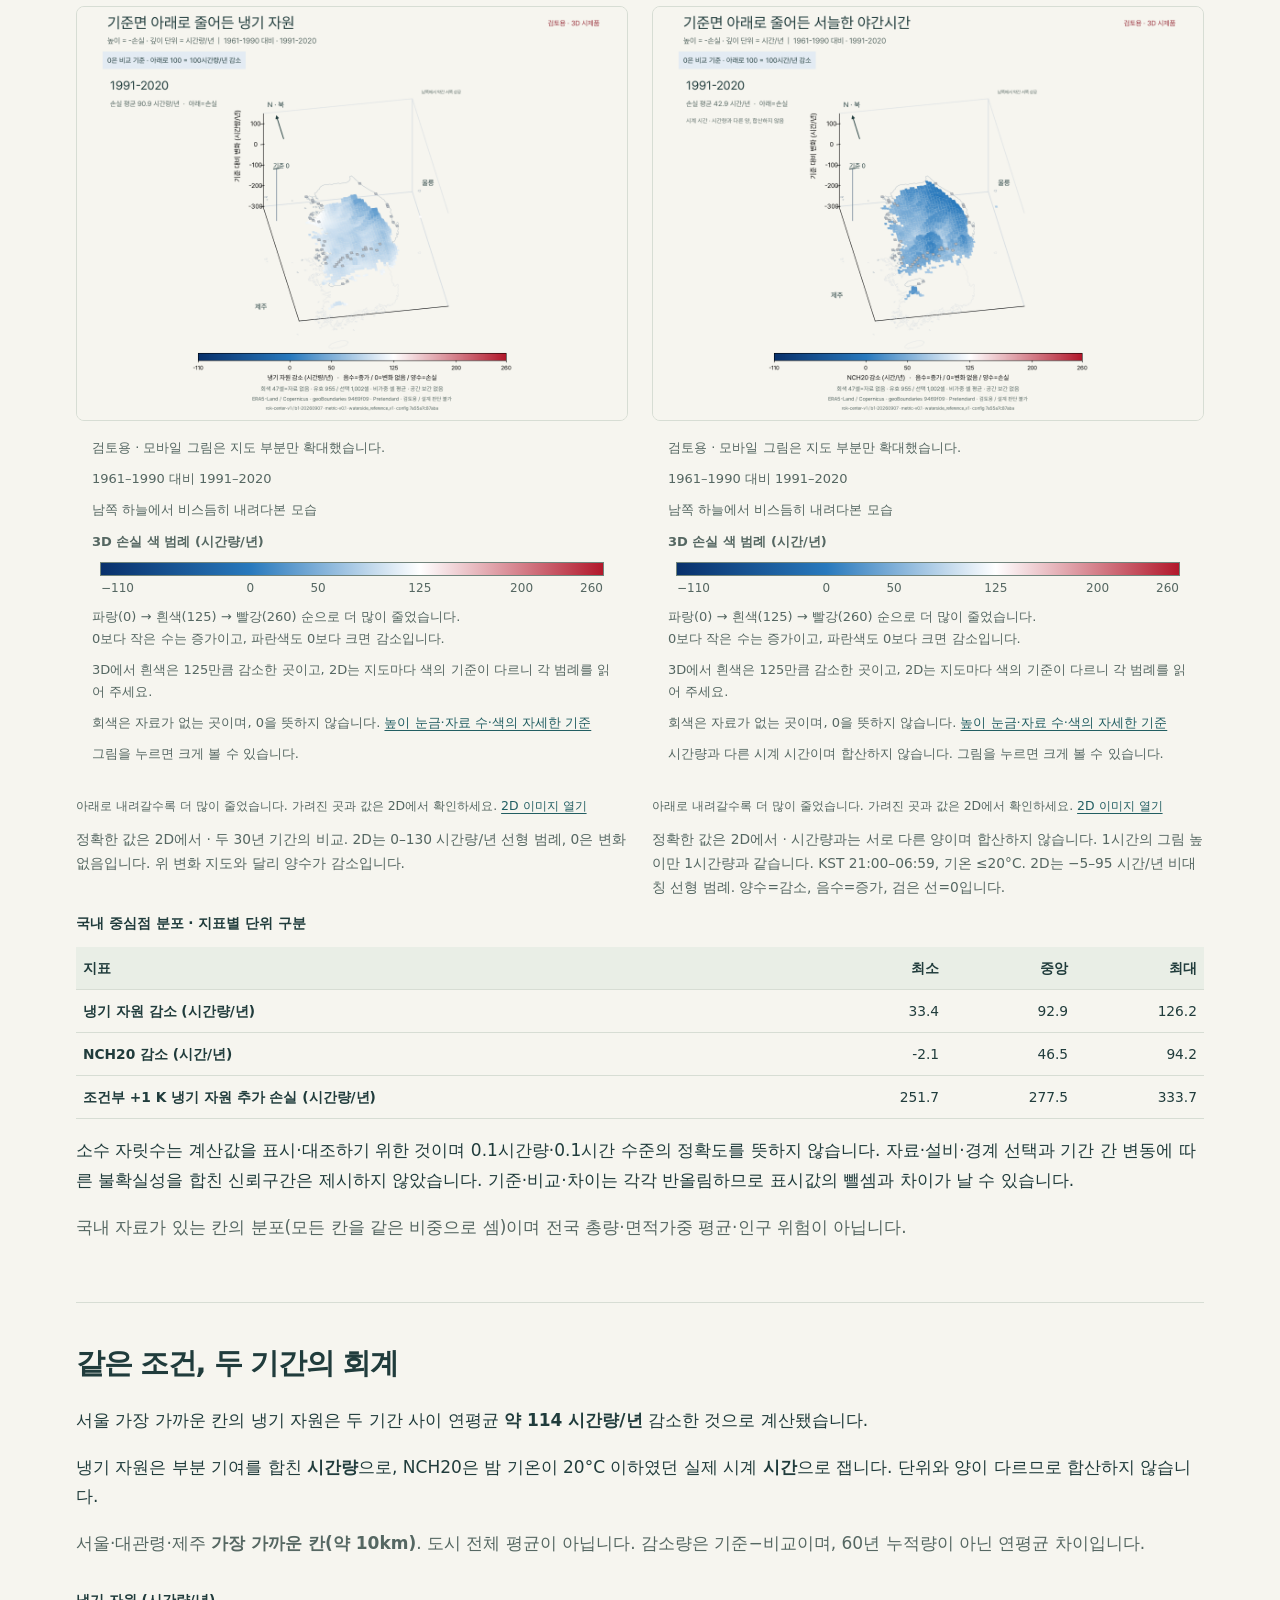
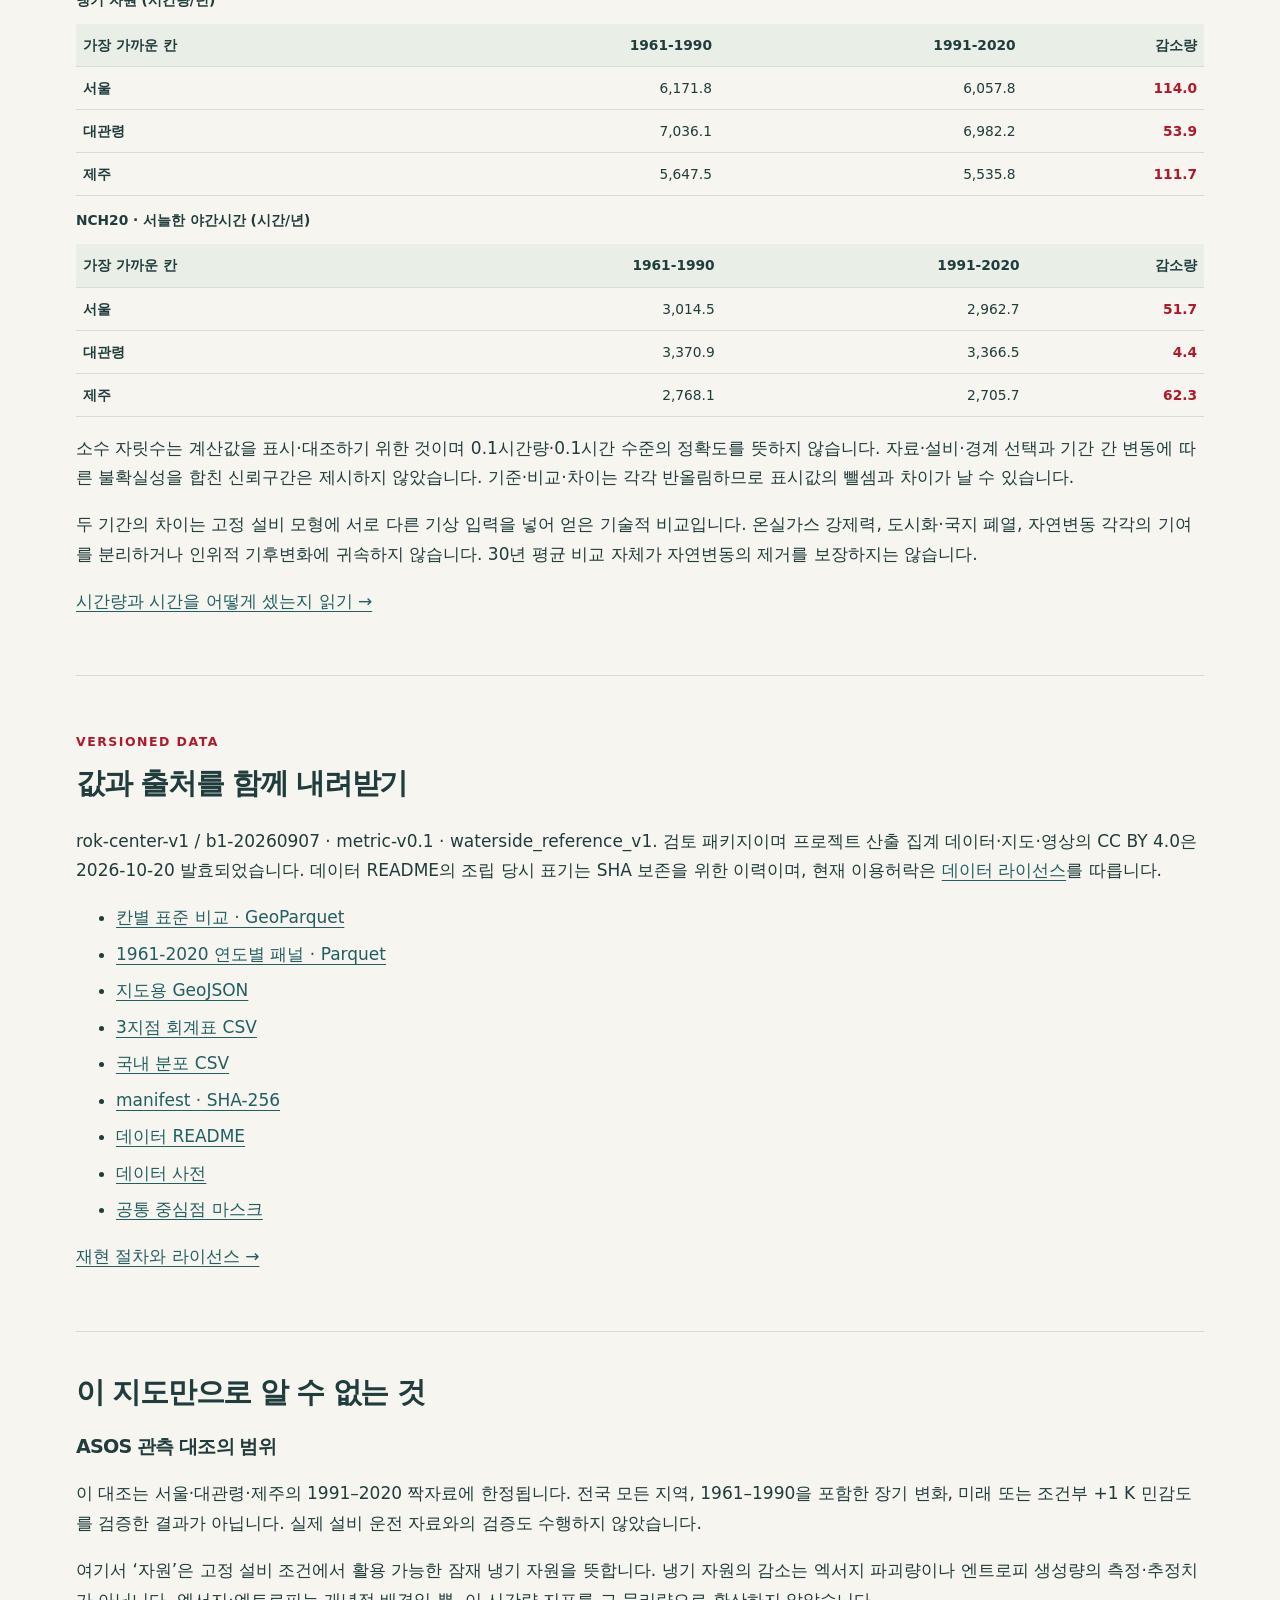
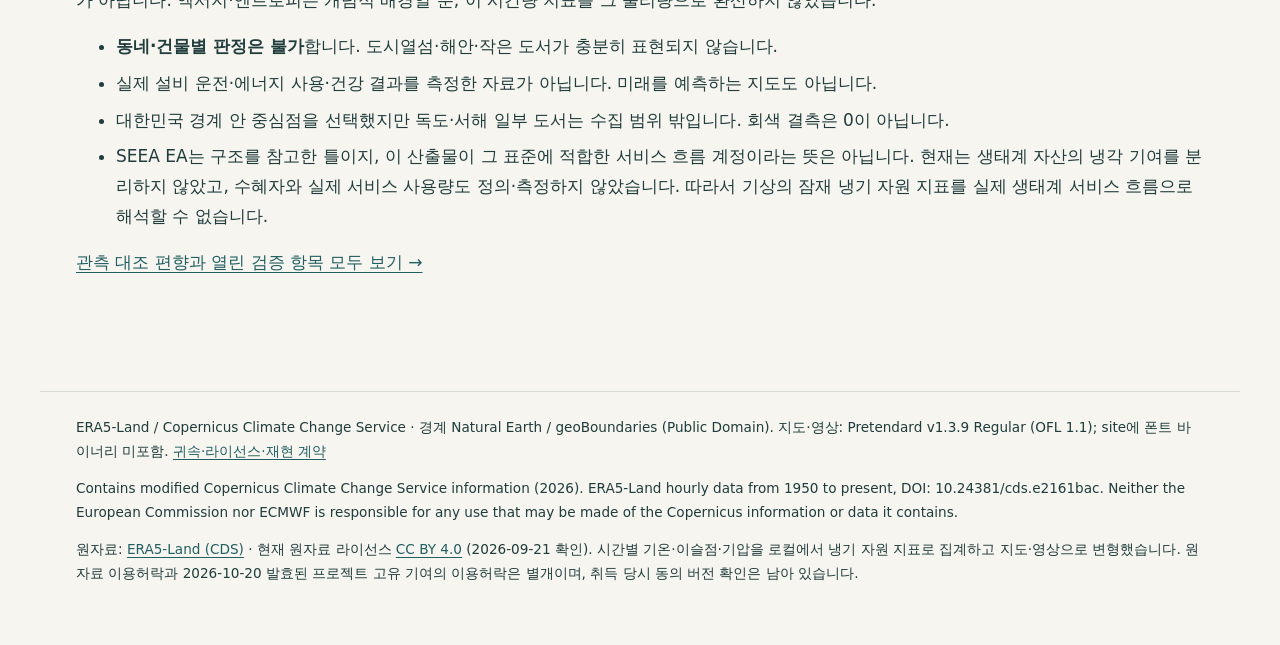
==== commit 54681cb6: "검토판 갱신: 서론·쉬운 말·인터랙티브 4종 (원본 aa51c40)" ====
--- a/index.html
+++ b/index.html
@@ -1,43 +1,44 @@
 <!doctype html>
-<html lang="ko"><head><meta charset="utf-8"><meta name="viewport" content="width=device-width,initial-scale=1"><meta name="description" content="한국의 60년 기상자료로 살펴본 냉기 자원의 변화. 고정 설비 조건의 시간량과 서늘한 밤의 시계 시간을 구분합니다."><title>냉기 자원 지도 — 자연이 식혀 주던 능력</title><link rel="stylesheet" href="assets/style.css"><script src="assets/map-view.js" defer></script></head>
+<html lang="ko"><head><meta charset="utf-8"><meta name="viewport" content="width=device-width,initial-scale=1"><meta name="description" content="한국의 60년 기상자료로 살펴본 냉기 자원의 변화. 바깥 공기가 건물을 식혀 주는 능력이 얼마나 줄었는지 살펴봅니다."><title>냉기 자원 지도 — 자연이 식혀 주던 능력</title><link rel="stylesheet" href="assets/style.css"><script src="assets/map-view.js" defer></script></head>
 <body class="time-story"><a class="skip" href="#main">본문 바로가기</a>
 <header><a class="brand" href="index.html">냉기 자원 지도</a><nav aria-label="주요 메뉴"><a href="#time-maps">시간의 변화</a><a href="methodology.html">방법론</a><a href="#downloads">데이터</a></nav></header>
 <main id="main">
 <div class="story-intro"><p class="eyebrow">Cooling Resource Atlas · Korea · 1961–2020</p>
+<p class="plain-intro">서늘한 여름밤 창문을 열면 방이 식듯, 바깥 공기는 건물을 식혀 줍니다. 이처럼 <strong>자연이 식혀 주는 능력을 ‘냉기 자원’</strong>이라 부르고, 한국의 1961년부터 60년 동안의 변화를 같은 설비 조건으로 재 보았습니다. 온난화로 기온·습도가 오르면 자연 냉방이 줄 수 있지만, 이 비교에서 온난화·도시화·자연변동의 몫을 따로 가리지는 않았습니다.</p>
 <h1 class="resource-headline">냉기 자원, 한 해 평균<br> 91시간량 줄었다 (1.5%)</h1>
 <p class="headline"><span>전국 평균 · 1961–1990 대비 1991–2020</span></p>
 <p class="unit-definition"><strong>시간량</strong>: 같은 설비 조건에서 바깥 공기가 식혀 준 정도를 시간으로 환산한 양입니다. 절반만 식혀 준 2시간은 1시간량으로 셉니다.</p>
-<p class="status">공개 패키지 검토본 · 검토용 표시 유지 <br class="mobile-break">이해 시험·최종 공개 승인은 아직 남아 있습니다.</p></div>
+<p class="status">공개 패키지 검토본 · 검토용 표시 유지 <br class="mobile-break">이해 시험 1차 의견 반영 중 · 재시험·최종 공개 전입니다.</p></div>
 <section id="time-maps" aria-labelledby="time-maps-title">
-<div class="section-label"><h2 id="time-maps-title">같은 장소, 달라진 냉기 자원</h2><p>각 셀의 1961–1970 평균 대비 · 십년씩 비교</p></div>
-<figure><div class="map-view" data-map-id="time-maps-desktop"><div class="map-toggle" role="group" aria-label="십년 편차 지도 보기 · 모든 지도 함께 전환" hidden><button type="button" data-map-mode="3d" aria-pressed="true">3D</button><button type="button" data-map-mode="2d" aria-pressed="false">2D</button><span>모든 지도 함께 전환</span></div><div data-map-panel="3d"><a href="assets/time-maps-3d-desktop.png" aria-label="십년 편차 3D 큰 원본 보기"><picture><source media="(max-width:760px)" srcset="assets/time-maps-3d-mobile.png" width="2400" height="3036"><img src="assets/time-maps-3d-desktop.png" width="3600" height="2024" alt="여섯 십년의 B 영상 스냅샷. 깊이=감소량, 셀별 1961–1970 기준 0에서 감소는 아래, 증가는 위입니다. 직교 시점과 단차 면은 B 영상과 같습니다. 깊이 −300~+150 시간량/년. 색은 손실 −110 진파랑, 0 파랑, 125 흰색, 260 빨강인 B 규칙이며 2D와 다릅니다. 회색 47셀은 결측, 0이 아닙니다."></picture></a><div class="snapshot-guide"><p>셀별 1961–1970 대비 · 겹치지 않는 십년 평균</p><p>남쪽에서 약간 서쪽 상공 · N ↖ 북쪽은 위쪽·약간 왼쪽</p><p><strong>3D 손실 색 범례 (시간량/년)</strong></p><div class="snapshot-scale" aria-label="손실 −110 진파랑, 0 파랑, 125 흰색, 260 빨강"><span style="left:0%">−110</span><span style="left:29.73%">0</span><span style="left:43.24%">50</span><span style="left:63.51%">125</span><span style="left:83.78%">200</span><span style="left:100%">260</span></div><p>0 파랑 → 125 흰색 → 260 빨강 · 음수는 증가<br>파란색도 0보다 크면 손실입니다. 2D 색 규칙과 다릅니다.</p><p>높이 눈금: −300 / −200 / −100 / 0 / +100<br>표시 범위 −300~+150 시간량/년 · 0=비교 기준<br>회색=결측 47셀 · 유효 955 / 선택 1,002셀</p><p> 그림을 누르면 B 원본의 세부 글자를 확대해 볼 수 있습니다.</p></div></div><div data-map-panel="2d" hidden><a href="assets/time-maps-desktop.png" aria-label="십년 편차 지도 큰 원본 보기"><picture><source media="(max-width:760px)" srcset="assets/time-maps-mobile.png" width="780" height="960"><img src="assets/time-maps-desktop.png" width="1440" height="690" alt="1961–1970부터 2011–2020까지 여섯 십년의 냉기 자원 편차 지도. 각 셀의 첫 십년 평균이 기준 0이며 빨강은 감소, 파랑은 증가입니다. 모든 지도는 −300~+300 시간량/년 공통 선형 범례, 회색 빗금은 결측입니다."></picture></a></div><p class="map-reading">3D는 B 영상 스냅샷 · 남쪽에서 약간 서쪽 상공 · 깊이=감소량 · 감소는 0 아래, 증가는 위. 정확한 값은 2D에서. <a href="assets/time-maps-desktop.png">2D 이미지 열기</a></p></div>
-<figcaption>정확한 값은 2D에서 확인하세요. 3D에서는 앞쪽 셀이 뒤쪽을 가릴 수 있습니다. 각 지도는 겹치지 않는 10년 평균입니다. 첫 지도의 0은 ‘냉기 자원 없음’이 아니라 ‘기준과 같음’입니다. 약 10km 격자·무보간. <a href="methodology.html#time-visuals">기간·색·계산 방법</a></figcaption></figure>
+<div class="section-label"><h2 id="time-maps-title">같은 장소, 달라진 냉기 자원</h2><p>칸마다 1961–1970 평균과 비교 · 한 칸은 약 10km</p></div>
+<figure><div class="map-view" data-map-id="time-maps-desktop"><div class="map-toggle" role="group" aria-label="10년 변화 지도 보기 · 모든 지도 함께 전환" hidden><button type="button" data-map-mode="3d" aria-pressed="true">3D</button><button type="button" data-map-mode="2d" aria-pressed="false">2D</button><span>모든 지도 함께 전환</span></div><div data-map-panel="3d"><a class="desktop-decades" href="assets/time-maps-3d-desktop.png" aria-label="10년 변화 3D 큰 원본 보기"><picture><img src="assets/time-maps-3d-desktop.png" width="3600" height="2024" alt="1961–1970부터 2011–2020까지 10년씩 비교한 냉기 자원 지도. 1961–1970 높이보다 내려갈수록 감소, 올라갈수록 증가입니다. 단위는 시간량/년, 회색은 자료 없음입니다."></picture></a><div class="mobile-decades"><figure><figcaption><strong>1961–1970</strong> · 시간량/년<br>1961–1970보다 아래로 내려간 만큼 감소</figcaption><a href="assets/decade-1961-1970-mobile.png" aria-label="1961–1970 3D 지도 크게 보기"><img loading="lazy" src="assets/decade-1961-1970-mobile.png" width="305" height="400" alt="1961–1970 냉기 자원 변화. 한 칸은 약 10km, 회색은 자료 없음."></a><p class="crop-note">검토용 · 그림을 눌러 크게 보기 · 제주·울릉 포함</p></figure><figure><figcaption><strong>1971–1980</strong> · 시간량/년<br>1961–1970보다 아래로 내려간 만큼 감소</figcaption><a href="assets/decade-1971-1980-mobile.png" aria-label="1971–1980 3D 지도 크게 보기"><img loading="lazy" src="assets/decade-1971-1980-mobile.png" width="305" height="400" alt="1971–1980 냉기 자원 변화. 한 칸은 약 10km, 회색은 자료 없음."></a><p class="crop-note">검토용 · 그림을 눌러 크게 보기 · 제주·울릉 포함</p></figure><figure><figcaption><strong>1981–1990</strong> · 시간량/년<br>1961–1970보다 아래로 내려간 만큼 감소</figcaption><a href="assets/decade-1981-1990-mobile.png" aria-label="1981–1990 3D 지도 크게 보기"><img loading="lazy" src="assets/decade-1981-1990-mobile.png" width="305" height="400" alt="1981–1990 냉기 자원 변화. 한 칸은 약 10km, 회색은 자료 없음."></a><p class="crop-note">검토용 · 그림을 눌러 크게 보기 · 제주·울릉 포함</p></figure><figure><figcaption><strong>1991–2000</strong> · 시간량/년<br>1961–1970보다 아래로 내려간 만큼 감소</figcaption><a href="assets/decade-1991-2000-mobile.png" aria-label="1991–2000 3D 지도 크게 보기"><img loading="lazy" src="assets/decade-1991-2000-mobile.png" width="305" height="400" alt="1991–2000 냉기 자원 변화. 한 칸은 약 10km, 회색은 자료 없음."></a><p class="crop-note">검토용 · 그림을 눌러 크게 보기 · 제주·울릉 포함</p></figure><figure><figcaption><strong>2001–2010</strong> · 시간량/년<br>1961–1970보다 아래로 내려간 만큼 감소</figcaption><a href="assets/decade-2001-2010-mobile.png" aria-label="2001–2010 3D 지도 크게 보기"><img loading="lazy" src="assets/decade-2001-2010-mobile.png" width="305" height="400" alt="2001–2010 냉기 자원 변화. 한 칸은 약 10km, 회색은 자료 없음."></a><p class="crop-note">검토용 · 그림을 눌러 크게 보기 · 제주·울릉 포함</p></figure><figure><figcaption><strong>2011–2020</strong> · 시간량/년<br>1961–1970보다 아래로 내려간 만큼 감소</figcaption><a href="assets/decade-2011-2020-mobile.png" aria-label="2011–2020 3D 지도 크게 보기"><img loading="lazy" src="assets/decade-2011-2020-mobile.png" width="305" height="400" alt="2011–2020 냉기 자원 변화. 한 칸은 약 10km, 회색은 자료 없음."></a><p class="crop-note">검토용 · 그림을 눌러 크게 보기 · 제주·울릉 포함</p></figure></div><div class="snapshot-guide"><p class="crop-note">검토용 · 모바일 그림은 지도 부분만 확대했습니다.</p><p>1961–1970보다 얼마나 달라졌나 · 겹치지 않는 10년 평균</p><p>남쪽 하늘에서 비스듬히 내려다본 모습</p><p><strong>3D 손실 색 범례 (시간량/년)</strong></p><div class="snapshot-scale" aria-label="손실 −110 진파랑, 0 파랑, 125 흰색, 260 빨강"><span style="left:0%">−110</span><span style="left:29.73%">0</span><span style="left:43.24%">50</span><span style="left:63.51%">125</span><span style="left:83.78%">200</span><span style="left:100%">260</span></div><p>파랑(0) → 흰색(125) → 빨강(260) 순으로 더 많이 줄었습니다.<br>0보다 작은 수는 증가이고, 파란색도 0보다 크면 감소입니다.</p><p>3D에서 흰색은 125만큼 감소한 곳이고, 2D는 지도마다 색의 기준이 다르니 각 범례를 읽어 주세요.</p><p>회색은 자료가 없는 곳이며, 0을 뜻하지 않습니다. <a href="methodology.html#three-d-method">높이 눈금·자료 수·색의 자세한 기준</a></p><p> 그림을 누르면 크게 볼 수 있습니다.</p></div></div><div data-map-panel="2d" hidden><a href="assets/time-maps-desktop.png" aria-label="10년 변화 지도 큰 원본 보기"><picture><source media="(max-width:760px)" srcset="assets/time-maps-mobile.png" width="780" height="960"><img src="assets/time-maps-desktop.png" width="1440" height="690" alt="1961–1970부터 2011–2020까지 여섯 10년의 냉기 자원 변화 지도. 각 칸의 첫 10년 평균이 기준 0이며 빨강은 감소, 파랑은 증가입니다. 모든 지도는 −300~+300 시간량/년 공통 선형 범례, 회색 빗금은 결측입니다."></picture></a></div><p class="map-reading">아래로 내려갈수록 더 많이 줄었습니다. 가려진 곳과 값은 2D에서 확인하세요. <a href="assets/time-maps-desktop.png">2D 이미지 열기</a></p></div>
+<figcaption>정확한 값은 2D에서 확인하세요. 3D에서는 앞쪽 칸이 뒤쪽을 가릴 수 있습니다. 각 지도는 겹치지 않는 10년 평균입니다. 첫 지도의 0은 ‘냉기 자원 없음’이 아니라 ‘기준과 같음’입니다. 한 칸은 약 10km이며, 칸 사이 값을 만들어 채우지 않았습니다. <a href="methodology.html#time-visuals">기간·색·계산 방법</a></figcaption></figure>
 <section id="cooling-3d" aria-labelledby="cooling-3d-title"><h3 id="cooling-3d-title">꺼져 가는 냉기 자원(3D)</h3>
-<p>1961–1970 수준을 0으로 둔 판이 냉기 자원이 줄어든 만큼 꺼집니다. <strong>깊이 = 시간량/년</strong>이며, 실제 지형이나 저장된 물질을 뜻하지 않습니다.</p>
-<figure><video class="cooling-3d-video" controls playsinline preload="none" poster="assets/cooling-3d-b-final.png" width="1200" height="900" aria-label="클릭해서 재생하는 냉기 자원 편차 3D B판, 10초"><source src="assets/cooling-3d-b.mp4" type="video/mp4"><a href="assets/cooling-3d-b.mp4">3D B판 MP4 열기</a></video>
-<figcaption>클릭해야 재생됩니다 · 10초 · 마지막 장면(2011–2020)을 미리 표시합니다. 파란 기준면에서 손실이 커질수록 흰색을 거쳐 빨강, 증가한 셀은 더 진한 파랑입니다. 회색은 결측이며 0이 아닙니다. <a href="methodology.html#three-d-method">3D의 축·색·전환 방식 →</a></figcaption></figure></section>
-<p class="optional-media">선택해서 보기: <a href="assets/ench-anomaly-10y.mp4">편차 영상 재생 (MP4 · 약 6초)</a> · <a href="assets/ench-anomaly-10y.gif">GIF 보기</a> <small>후행 10년 평균 · 자동재생 없음</small></p>
-<p class="muted">냉기 자원은 자연이 식혀 주던 능력이며, 부분 기여를 합친 시간량으로 잽니다. 전국 값은 국내 포함 1,002셀 중 60년 모두 유효한 955셀의 비가중 평균(결측 47셀 제외)이며, 면적·인구가중 평균이나 전국 총량이 아닙니다. <a href="methodology.html#time-visuals">표준 30년 비교와 십년 비교의 차이 →</a></p>
+<p>1961–1970 높이를 0으로 놓고, 그때보다 냉기 자원이 줄어든 만큼 아래로 내려갑니다. <strong>깊이 = 시간량/년</strong>이며, 실제 지형이나 저장된 물질을 뜻하지 않습니다.</p>
+<figure><video class="cooling-3d-video" controls playsinline preload="none" poster="assets/cooling-3d-b-final.png" width="1200" height="900" aria-label="클릭해서 재생하는 냉기 자원 변화 3D 영상, 10초"><source src="assets/cooling-3d-b.mp4" type="video/mp4"><a href="assets/cooling-3d-b.mp4">3D 영상 MP4 열기</a></video>
+<figcaption>클릭해야 재생됩니다 · 10초 · 마지막 장면(2011–2020)을 미리 표시합니다. 1961–1970 높이의 파란 면에서 손실이 커질수록 흰색을 거쳐 빨강, 증가한 칸은 더 진한 파랑입니다. 회색은 자료 없음이며 0이 아닙니다. <a href="methodology.html#three-d-method">3D의 축·색·전환 방식 →</a></figcaption></figure></section>
+<p class="optional-media">선택해서 보기: <a href="assets/ench-anomaly-10y.mp4">1961–1970 이후 변화 영상 재생 (MP4 · 약 6초)</a> · <a href="assets/ench-anomaly-10y.gif">GIF 보기</a> <small>후행 10년 평균 · 자동재생 없음</small></p>
+<p class="muted">전국 값은 자료가 있는 칸들을 같은 비중으로 평균한 값입니다. 면적·인구에 따른 평균이나 전국을 모두 더한 양이 아닙니다. <a href="methodology.html#time-visuals">표준 30년 비교와 10년 비교의 차이 →</a></p>
 </section>
-<section id="decade-bars"><p class="eyebrow">02 · National decade means</p><h2>전국 평균을 십년씩 놓아 보면</h2>
-<p><strong>첫 십년(1961–1970)보다 마지막 십년(2011–2020)의 냉기 자원이 1년에 약 164시간량 적습니다.</strong> 매년 164시간량씩 줄어든다는 뜻도, 60년 누적량도 아닙니다. 중간에 반등한 십년도 있습니다.</p>
-<figure class="bar-figure"><picture><source media="(max-width:760px)" srcset="assets/time-bars-mobile.png" width="780" height="850"><img loading="lazy" src="assets/time-bars-desktop.png" width="1440" height="740" alt="각 십년의 전국 냉기 자원 평균에서 1961–1970 평균을 뺀 막대. 순서대로 0, +2.9, −52.0, −29.4, −128.6, −163.8 시간량/년. 막대는 0에서 출발하며 중간 증가도 표시합니다."></picture><figcaption>십년 평균의 차이(비교−기준). 위 헤드라인의 91시간량은 30년 평균끼리 비교한 값으로, 기준·비교 기간이 다릅니다. 2020년은 2011–2020 십년에 포함됩니다.</figcaption></figure></section>
+<section id="decade-bars"><p class="eyebrow">02 · National decade means</p><h2>전국 평균을 10년씩 놓아 보면</h2>
+<p><strong>첫 10년(1961–1970)보다 마지막 10년(2011–2020)의 냉기 자원이 1년에 약 164시간량 적습니다.</strong> 매년 164시간량씩 줄어든다는 뜻도, 60년 누적량도 아닙니다. 중간에 다시 늘어난 10년 구간도 있습니다.</p>
+<figure class="bar-figure"><picture><source media="(max-width:760px)" srcset="assets/time-bars-mobile.png" width="780" height="850"><img loading="lazy" src="assets/time-bars-desktop.png" width="1440" height="740" alt="각 10년의 전국 냉기 자원 평균에서 1961–1970 평균을 뺀 막대. 순서대로 0, +2.9, −52.0, −29.4, −128.6, −163.8 시간량/년. 막대는 0에서 출발하며 중간 증가도 표시합니다."></picture><figcaption>10년 평균의 차이(비교−기준). 위 헤드라인의 91시간량은 30년 평균끼리 비교한 값으로, 기준·비교 기간이 다릅니다. 2020년은 2011–2020 10년에 포함됩니다.</figcaption></figure></section>
 <section id="sensitivity"><p class="eyebrow">03 · Conditional experiment / 과거 비교와 구분</p><h2>기온과 이슬점을 함께 1도 높여 보면</h2>
-<div class="columns"><figure><div class="map-view" data-map-id="sensitivity"><div class="map-toggle" role="group" aria-label="조건부 +1 K 지도 보기 · 모든 지도 함께 전환" hidden><button type="button" data-map-mode="3d" aria-pressed="true">3D</button><button type="button" data-map-mode="2d" aria-pressed="false">2D</button><span>모든 지도 함께 전환</span></div><div data-map-panel="3d"><a href="assets/sensitivity-3d.png" aria-label="조건부 +1 K 3D 큰 원본 보기"><img loading="lazy" src="assets/sensitivity-3d.png" width="1200" height="900" alt="조건부 +1 K 추가 손실을 B 영상 렌더러로 그린 스냅샷. 깊이=감소량, 251.7~333.7 시간량/년 모두 0 아래입니다. 깊이 범위만 −400~+150으로 넓히고 B의 수치당 높이를 유지합니다. B 색 범례의 260 이상은 같은 빨강이지만 깊이는 실제 값입니다. 정확한 값은 2D에서. 회색은 결측, 0이 아닙니다."></a><div class="snapshot-guide"><p>1991–2020 기온·노점 +1 K · 기압·설비 고정</p><p>남쪽에서 약간 서쪽 상공 · N ↖ 북쪽은 위쪽·약간 왼쪽</p><p><strong>3D 손실 색 범례 (시간량/년)</strong></p><div class="snapshot-scale" aria-label="손실 −110 진파랑, 0 파랑, 125 흰색, 260 빨강"><span style="left:0%">−110</span><span style="left:29.73%">0</span><span style="left:43.24%">50</span><span style="left:63.51%">125</span><span style="left:83.78%">200</span><span style="left:100%">260</span></div><p>0 파랑 → 125 흰색 → 260 빨강 · 음수는 증가<br>파란색도 0보다 크면 손실입니다. 2D 색 규칙과 다릅니다.</p><p>높이 눈금: −400 / −300 / −200 / −100 / 0 / +100<br>표시 범위 −400~+150 시간량/년 · 0=비교 기준<br>회색=결측 47셀 · 유효 955 / 선택 1,002셀</p><p><strong>260 이상은 같은 빨강입니다. 깊이는 실제 값 · 정확한 값은 2D에서.</strong> 그림을 누르면 B 원본의 세부 글자를 확대해 볼 수 있습니다.</p></div></div><div data-map-panel="2d" hidden><a href="assets/sensitivity.png"><img loading="lazy" src="assets/sensitivity.png" width="1440" height="1800" alt="기온과 이슬점을 함께 1 K 높인 조건부 냉기 자원 추가 손실 지도. 기압과 설비 고정. 국내 유효셀 251.7~333.7 시간량/년 최소–최대 선형 범례이며 0에서 시작하지 않습니다."></a></div><p class="map-reading">3D는 B 영상 스냅샷 · 남쪽에서 약간 서쪽 상공 · 깊이=감소량 · 감소는 0 아래, 증가는 위. <strong>가려지는 셀이 많습니다. 정확한 값은 2D에서.</strong> <a href="assets/sensitivity.png">2D 이미지 열기</a></p></div><figcaption>정확한 값은 2D에서 · 조건부 +1 K 냉기 자원 추가 손실 · 시간량/년</figcaption></figure><div><span class="tag">조건부 모형 실험 · 미래 예보 아님</span><h3>같은 설비, 다른 기상 입력</h3><p>1991–2020 기상자료의 <strong>건구온도와 노점온도를 함께 +1 K</strong> 이동시켜 계산했습니다. 기압과 설비는 고정했습니다. 이 가정에서 냉기 자원이 얼마나 더 줄어드는지 보여줍니다.</p><p>국내 유효셀의 추가 손실은 251.7–333.7 시간량/년입니다. 2D의 색은 이 최소–최대 범위에 선형으로 대응하며 <strong>0에서 시작하지 않습니다</strong>. 옅은 색도 손실이며 안전을 뜻하지 않습니다.</p><p>특정 미래 시기의 변화, 손실 속도나 가속도를 예측하는 값이 아닙니다. 위의 과거 기간 차이에 더하거나 같은 종류의 비교로 읽지 않습니다.</p><p><a href="methodology.html#metrics">+1 K 섭동의 가정과 한계 →</a></p></div></div></section>
+<div class="columns"><figure><div class="map-view" data-map-id="sensitivity"><div class="map-toggle" role="group" aria-label="조건부 +1 K 지도 보기 · 모든 지도 함께 전환" hidden><button type="button" data-map-mode="3d" aria-pressed="true">3D</button><button type="button" data-map-mode="2d" aria-pressed="false">2D</button><span>모든 지도 함께 전환</span></div><div data-map-panel="3d"><a href="assets/sensitivity-3d.png" aria-label="조건부 +1 K 3D 큰 원본 보기"><picture><source media="(max-width:760px)" srcset="assets/sensitivity-3d-mobile.png" width="305" height="400"><img loading="lazy" src="assets/sensitivity-3d.png" width="1200" height="900" alt="기온과 이슬점을 함께 1도 높였을 때 냉기 자원이 추가로 줄어드는 양. 251.7~333.7 시간량/년만큼 아래로 내려갑니다. 260 이상은 같은 빨강이지만 깊이는 실제 값입니다. 회색은 자료 없음입니다."></picture></a><div class="snapshot-guide"><p class="crop-note">검토용 · 모바일 그림은 지도 부분만 확대했습니다.</p><p>1991–2020 기온·이슬점 +1도 · 기압·설비는 그대로</p><p>남쪽 하늘에서 비스듬히 내려다본 모습</p><p><strong>3D 손실 색 범례 (시간량/년)</strong></p><div class="snapshot-scale" aria-label="손실 −110 진파랑, 0 파랑, 125 흰색, 260 빨강"><span style="left:0%">−110</span><span style="left:29.73%">0</span><span style="left:43.24%">50</span><span style="left:63.51%">125</span><span style="left:83.78%">200</span><span style="left:100%">260</span></div><p>파랑(0) → 흰색(125) → 빨강(260) 순으로 더 많이 줄었습니다.<br>0보다 작은 수는 증가이고, 파란색도 0보다 크면 감소입니다.</p><p>3D에서 흰색은 125만큼 감소한 곳이고, 2D는 지도마다 색의 기준이 다르니 각 범례를 읽어 주세요.</p><p>회색은 자료가 없는 곳이며, 0을 뜻하지 않습니다. <a href="methodology.html#three-d-method">높이 눈금·자료 수·색의 자세한 기준</a></p><p><strong>260 이상은 같은 빨강입니다. 깊이는 실제 값 · 정확한 값은 2D에서.</strong> 그림을 누르면 크게 볼 수 있습니다.</p></div></div><div data-map-panel="2d" hidden><a href="assets/sensitivity.png"><img loading="lazy" src="assets/sensitivity.png" width="1440" height="1800" alt="기온과 이슬점을 함께 1 K 높인 조건부 냉기 자원 추가 손실 지도. 기압과 설비 고정. 국내 자료가 있는 칸 251.7~333.7 시간량/년 최소–최대 선형 범례이며 0에서 시작하지 않습니다."></a></div><p class="map-reading">아래로 내려갈수록 더 많이 줄었습니다. <strong>가려지는 칸이 많습니다. 정확한 값은 2D에서.</strong> <a href="assets/sensitivity.png">2D 이미지 열기</a></p></div><figcaption>정확한 값은 2D에서 · 조건부 +1 K 냉기 자원 추가 손실 · 시간량/년</figcaption></figure><div><span class="tag">조건부 모형 실험 · 미래 예보 아님</span><h3>같은 설비, 다른 기상 입력</h3><p>1991–2020 기상자료의 <strong>기온과 이슬점(공기 중 수증기가 물방울로 맺히는 온도)을 함께 1도</strong> 이동시켜 계산했습니다. 기압과 설비는 고정했습니다. 이 가정에서 냉기 자원이 얼마나 더 줄어드는지 보여줍니다.</p><p>국내 자료가 있는 칸의 추가 손실은 251.7–333.7 시간량/년입니다. 2D의 색은 이 최소–최대 범위에 선형으로 대응하며 <strong>0에서 시작하지 않습니다</strong>. 옅은 색도 손실이며 안전을 뜻하지 않습니다.</p><p>특정 미래 시기의 변화, 손실 속도나 가속도를 예측하는 값이 아닙니다. 위의 과거 기간 차이에 더하거나 같은 종류의 비교로 읽지 않습니다.</p><p><a href="methodology.html#metrics">기온·이슬점을 함께 높인 실험의 가정과 한계 →</a></p></div></div></section>
 <section id="maps"><p class="eyebrow">Regional comparison · 1961–1990 / 1991–2020</p><h2>지역별로 보면</h2><div class="cards regional-cards">
-<article><h3>냉기 자원 감소</h3><figure><div class="map-view" data-map-id="ench-loss"><div class="map-toggle" role="group" aria-label="냉기 자원 감소 지도 보기 · 모든 지도 함께 전환" hidden><button type="button" data-map-mode="3d" aria-pressed="true">3D</button><button type="button" data-map-mode="2d" aria-pressed="false">2D</button><span>모든 지도 함께 전환</span></div><div data-map-panel="3d"><a href="assets/ench-loss-3d.png" aria-label="냉기 자원 감소 3D 큰 원본 보기"><img loading="lazy" src="assets/ench-loss-3d.png" width="1200" height="900" alt="두 30년 기간의 냉기 자원 감소를 B 영상 렌더러로 그린 스냅샷. 깊이=감소량, 1961–1990 대비 1991–2020 손실만큼 0 아래로 내려갑니다. 깊이 −300~+150 시간량/년, B 영상과 같은 높이 비율. 손실 0 파랑, 125 흰색, 260 빨강으로 2D와 다른 색 규칙입니다. 회색은 결측, 0이 아닙니다."></a><div class="snapshot-guide"><p>1961–1990 대비 1991–2020</p><p>남쪽에서 약간 서쪽 상공 · N ↖ 북쪽은 위쪽·약간 왼쪽</p><p><strong>3D 손실 색 범례 (시간량/년)</strong></p><div class="snapshot-scale" aria-label="손실 −110 진파랑, 0 파랑, 125 흰색, 260 빨강"><span style="left:0%">−110</span><span style="left:29.73%">0</span><span style="left:43.24%">50</span><span style="left:63.51%">125</span><span style="left:83.78%">200</span><span style="left:100%">260</span></div><p>0 파랑 → 125 흰색 → 260 빨강 · 음수는 증가<br>파란색도 0보다 크면 손실입니다. 2D 색 규칙과 다릅니다.</p><p>높이 눈금: −300 / −200 / −100 / 0 / +100<br>표시 범위 −300~+150 시간량/년 · 0=비교 기준<br>회색=결측 47셀 · 유효 955 / 선택 1,002셀</p><p> 그림을 누르면 B 원본의 세부 글자를 확대해 볼 수 있습니다.</p></div></div><div data-map-panel="2d" hidden><a href="assets/ench-loss.png"><img loading="lazy" src="assets/ench-loss.png" width="1440" height="1800" alt="지역별 냉기 자원 감소량. 1961–1990 대비 1991–2020, 0–130 시간량/년 범례. 양수는 감소, 진한 빨강일수록 감소가 큽니다."></a></div><p class="map-reading">3D는 B 영상 스냅샷 · 남쪽에서 약간 서쪽 상공 · 깊이=감소량 · 감소는 0 아래, 증가는 위. 정확한 값은 2D에서. <a href="assets/ench-loss.png">2D 이미지 열기</a></p></div><figcaption>정확한 값은 2D에서 · 두 30년 기간의 비교. 2D는 0–130 시간량/년 선형 범례, 0은 변화 없음입니다. 위 편차 지도와 달리 양수가 감소입니다.</figcaption></figure></article>
-<article><h3>서늘했던 야간시간 감소</h3><figure><div class="map-view" data-map-id="nch20-loss"><div class="map-toggle" role="group" aria-label="서늘한 야간시간 감소 지도 보기 · 모든 지도 함께 전환" hidden><button type="button" data-map-mode="3d" aria-pressed="true">3D</button><button type="button" data-map-mode="2d" aria-pressed="false">2D</button><span>모든 지도 함께 전환</span></div><div data-map-panel="3d"><a href="assets/nch20-loss-3d.png" aria-label="서늘한 야간시간 감소 3D 큰 원본 보기"><img loading="lazy" src="assets/nch20-loss-3d.png" width="1200" height="900" alt="NCH20 감소를 B 영상 렌더러로 그린 스냅샷. 깊이=감소량, 감소는 0 아래, 증가는 위입니다. 깊이 −300~+150 시간/년, 시계 시간이며 시간량과 다른 양입니다. 1시간과 1시간량의 그림 높이만 같습니다. 색은 같은 숫자의 B 규칙: 손실 0 파랑, 125 흰색, 260 빨강. 회색은 결측, 0이 아닙니다."></a><div class="snapshot-guide"><p>1961–1990 대비 1991–2020</p><p>남쪽에서 약간 서쪽 상공 · N ↖ 북쪽은 위쪽·약간 왼쪽</p><p><strong>3D 손실 색 범례 (시간/년)</strong></p><div class="snapshot-scale" aria-label="손실 −110 진파랑, 0 파랑, 125 흰색, 260 빨강"><span style="left:0%">−110</span><span style="left:29.73%">0</span><span style="left:43.24%">50</span><span style="left:63.51%">125</span><span style="left:83.78%">200</span><span style="left:100%">260</span></div><p>0 파랑 → 125 흰색 → 260 빨강 · 음수는 증가<br>파란색도 0보다 크면 손실입니다. 2D 색 규칙과 다릅니다.</p><p>높이 눈금: −300 / −200 / −100 / 0 / +100<br>표시 범위 −300~+150 시간/년 · 0=비교 기준<br>회색=결측 47셀 · 유효 955 / 선택 1,002셀</p><p> 시간량과 다른 시계 시간이며 합산하지 않습니다. 그림을 누르면 B 원본의 세부 글자를 확대해 볼 수 있습니다.</p></div></div><div data-map-panel="2d" hidden><a href="assets/nch20-loss.png"><img loading="lazy" src="assets/nch20-loss.png" width="1440" height="1800" alt="NCH20 감소량. −5–95 시간/년 비대칭 선형 범례, 검은 눈금은 0. 양수는 감소, 음수는 증가."></a></div><p class="map-reading">3D는 B 영상 스냅샷 · 남쪽에서 약간 서쪽 상공 · 깊이=감소량 · 감소는 0 아래, 증가는 위. 정확한 값은 2D에서. <a href="assets/nch20-loss.png">2D 이미지 열기</a></p></div><figcaption>정확한 값은 2D에서 · 시간량과는 서로 다른 양이며 합산하지 않습니다. 1시간의 그림 높이만 1시간량과 같습니다. KST 21:00–06:59, 기온 ≤20°C. 2D는 −5–95 시간/년 비대칭 선형 범례. 양수=감소, 음수=증가, 검은 선=0입니다.</figcaption></figure></article></div>
+<article><h3>냉기 자원 감소</h3><figure><div class="map-view" data-map-id="ench-loss"><div class="map-toggle" role="group" aria-label="냉기 자원 감소 지도 보기 · 모든 지도 함께 전환" hidden><button type="button" data-map-mode="3d" aria-pressed="true">3D</button><button type="button" data-map-mode="2d" aria-pressed="false">2D</button><span>모든 지도 함께 전환</span></div><div data-map-panel="3d"><a href="assets/ench-loss-3d.png" aria-label="냉기 자원 감소 3D 큰 원본 보기"><picture><source media="(max-width:760px)" srcset="assets/ench-loss-3d-mobile.png" width="305" height="400"><img loading="lazy" src="assets/ench-loss-3d.png" width="1200" height="900" alt="1961–1990보다 1991–2020의 냉기 자원이 줄어든 양. 내려갈수록 감소가 크고 단위는 시간량/년입니다. 회색은 자료 없음입니다."></picture></a><div class="snapshot-guide"><p class="crop-note">검토용 · 모바일 그림은 지도 부분만 확대했습니다.</p><p>1961–1990 대비 1991–2020</p><p>남쪽 하늘에서 비스듬히 내려다본 모습</p><p><strong>3D 손실 색 범례 (시간량/년)</strong></p><div class="snapshot-scale" aria-label="손실 −110 진파랑, 0 파랑, 125 흰색, 260 빨강"><span style="left:0%">−110</span><span style="left:29.73%">0</span><span style="left:43.24%">50</span><span style="left:63.51%">125</span><span style="left:83.78%">200</span><span style="left:100%">260</span></div><p>파랑(0) → 흰색(125) → 빨강(260) 순으로 더 많이 줄었습니다.<br>0보다 작은 수는 증가이고, 파란색도 0보다 크면 감소입니다.</p><p>3D에서 흰색은 125만큼 감소한 곳이고, 2D는 지도마다 색의 기준이 다르니 각 범례를 읽어 주세요.</p><p>회색은 자료가 없는 곳이며, 0을 뜻하지 않습니다. <a href="methodology.html#three-d-method">높이 눈금·자료 수·색의 자세한 기준</a></p><p> 그림을 누르면 크게 볼 수 있습니다.</p></div></div><div data-map-panel="2d" hidden><a href="assets/ench-loss.png"><img loading="lazy" src="assets/ench-loss.png" width="1440" height="1800" alt="지역별 냉기 자원 감소량. 1961–1990 대비 1991–2020, 0–130 시간량/년 범례. 양수는 감소, 진한 빨강일수록 감소가 큽니다."></a></div><p class="map-reading">아래로 내려갈수록 더 많이 줄었습니다. 가려진 곳과 값은 2D에서 확인하세요. <a href="assets/ench-loss.png">2D 이미지 열기</a></p></div><figcaption>정확한 값은 2D에서 · 두 30년 기간의 비교. 2D는 0–130 시간량/년 선형 범례, 0은 변화 없음입니다. 위 변화 지도와 달리 양수가 감소입니다.</figcaption></figure></article>
+<article><h3>서늘했던 야간시간 감소</h3><figure><div class="map-view" data-map-id="nch20-loss"><div class="map-toggle" role="group" aria-label="서늘한 야간시간 감소 지도 보기 · 모든 지도 함께 전환" hidden><button type="button" data-map-mode="3d" aria-pressed="true">3D</button><button type="button" data-map-mode="2d" aria-pressed="false">2D</button><span>모든 지도 함께 전환</span></div><div data-map-panel="3d"><a href="assets/nch20-loss-3d.png" aria-label="서늘한 야간시간 감소 3D 큰 원본 보기"><picture><source media="(max-width:760px)" srcset="assets/nch20-loss-3d-mobile.png" width="305" height="400"><img loading="lazy" src="assets/nch20-loss-3d.png" width="1200" height="900" alt="1961–1990보다 1991–2020의 서늘한 야간시간이 줄어든 양. 감소는 아래, 증가는 위입니다. 단위는 실제 시계 시간인 시간/년이며 시간량과 합산하지 않습니다. 회색은 자료 없음입니다."></picture></a><div class="snapshot-guide"><p class="crop-note">검토용 · 모바일 그림은 지도 부분만 확대했습니다.</p><p>1961–1990 대비 1991–2020</p><p>남쪽 하늘에서 비스듬히 내려다본 모습</p><p><strong>3D 손실 색 범례 (시간/년)</strong></p><div class="snapshot-scale" aria-label="손실 −110 진파랑, 0 파랑, 125 흰색, 260 빨강"><span style="left:0%">−110</span><span style="left:29.73%">0</span><span style="left:43.24%">50</span><span style="left:63.51%">125</span><span style="left:83.78%">200</span><span style="left:100%">260</span></div><p>파랑(0) → 흰색(125) → 빨강(260) 순으로 더 많이 줄었습니다.<br>0보다 작은 수는 증가이고, 파란색도 0보다 크면 감소입니다.</p><p>3D에서 흰색은 125만큼 감소한 곳이고, 2D는 지도마다 색의 기준이 다르니 각 범례를 읽어 주세요.</p><p>회색은 자료가 없는 곳이며, 0을 뜻하지 않습니다. <a href="methodology.html#three-d-method">높이 눈금·자료 수·색의 자세한 기준</a></p><p> 시간량과 다른 시계 시간이며 합산하지 않습니다. 그림을 누르면 크게 볼 수 있습니다.</p></div></div><div data-map-panel="2d" hidden><a href="assets/nch20-loss.png"><img loading="lazy" src="assets/nch20-loss.png" width="1440" height="1800" alt="NCH20 감소량. −5–95 시간/년 비대칭 선형 범례, 검은 눈금은 0. 양수는 감소, 음수는 증가."></a></div><p class="map-reading">아래로 내려갈수록 더 많이 줄었습니다. 가려진 곳과 값은 2D에서 확인하세요. <a href="assets/nch20-loss.png">2D 이미지 열기</a></p></div><figcaption>정확한 값은 2D에서 · 시간량과는 서로 다른 양이며 합산하지 않습니다. 1시간의 그림 높이만 1시간량과 같습니다. KST 21:00–06:59, 기온 ≤20°C. 2D는 −5–95 시간/년 비대칭 선형 범례. 양수=감소, 음수=증가, 검은 선=0입니다.</figcaption></figure></article></div>
 <!-- DISTRIBUTION:START -->
-<div class="table-scroll"><table><caption>국내 중심점 분포 · 지표별 단위 구분</caption><thead><tr><th scope="col">지표</th><th scope="col">최소</th><th scope="col">중앙</th><th scope="col">최대</th><th scope="col">유효 / 결측 셀</th></tr></thead><tbody><tr><th scope="row">냉기 자원 감소 (시간량/년)</th><td>33.4</td><td>92.9</td><td>126.2</td><td>955 / 47</td></tr><tr><th scope="row">NCH20 감소 (시간/년)</th><td>-2.1</td><td>46.5</td><td>94.2</td><td>955 / 47</td></tr><tr><th scope="row">조건부 +1 K 냉기 자원 추가 손실 (시간량/년)</th><td>251.7</td><td>277.5</td><td>333.7</td><td>955 / 47</td></tr></tbody></table></div>
-<!-- DISTRIBUTION:END --><p>소수 자릿수는 계산값을 표시·대조하기 위한 것이며 0.1시간량·0.1시간 수준의 정확도를 뜻하지 않습니다. 자료·설비·경계 선택과 기간 간 변동에 따른 불확실성을 합친 신뢰구간은 제시하지 않았습니다. 기준·비교·차이는 각각 반올림하므로 표시값의 뺄셈과 차이가 날 수 있습니다.</p><p class="muted">국내 유효셀 중심점의 비가중 분포이며 전국 총량·면적가중 평균·인구 위험이 아닙니다.</p></section>
-<section id="accounting"><h2>같은 조건, 두 기간의 회계</h2><p>서울 최근접 셀의 냉기 자원은 두 기간 사이 연평균 <strong>약 114 시간량/년</strong> 감소한 것으로 계산됐습니다.</p><p>냉기 자원은 부분 기여를 합친 <strong>시간량</strong>으로, NCH20은 밤 기온이 20°C 이하였던 실제 시계 <strong>시간</strong>으로 잽니다. 단위와 양이 다르므로 합산하지 않습니다.</p><p class="muted">서울·대관령·제주 <strong>최근접 셀(약 10km 격자)</strong>. 도시 전체 평균이 아닙니다. 감소량은 기준−비교이며, 60년 누적량이 아닌 연평균 차이입니다.</p>
+<div class="table-scroll"><table><caption>국내 중심점 분포 · 지표별 단위 구분</caption><thead><tr><th scope="col">지표</th><th scope="col">최소</th><th scope="col">중앙</th><th scope="col">최대</th></tr></thead><tbody><tr><th scope="row">냉기 자원 감소 (시간량/년)</th><td>33.4</td><td>92.9</td><td>126.2</td></tr><tr><th scope="row">NCH20 감소 (시간/년)</th><td>-2.1</td><td>46.5</td><td>94.2</td></tr><tr><th scope="row">조건부 +1 K 냉기 자원 추가 손실 (시간량/년)</th><td>251.7</td><td>277.5</td><td>333.7</td></tr></tbody></table></div>
+<!-- DISTRIBUTION:END --><p>소수 자릿수는 계산값을 표시·대조하기 위한 것이며 0.1시간량·0.1시간 수준의 정확도를 뜻하지 않습니다. 자료·설비·경계 선택과 기간 간 변동에 따른 불확실성을 합친 신뢰구간은 제시하지 않았습니다. 기준·비교·차이는 각각 반올림하므로 표시값의 뺄셈과 차이가 날 수 있습니다.</p><p class="muted">국내 자료가 있는 칸의 분포(모든 칸을 같은 비중으로 셈)이며 전국 총량·면적가중 평균·인구 위험이 아닙니다.</p></section>
+<section id="accounting"><h2>같은 조건, 두 기간의 회계</h2><p>서울 가장 가까운 칸의 냉기 자원은 두 기간 사이 연평균 <strong>약 114 시간량/년</strong> 감소한 것으로 계산됐습니다.</p><p>냉기 자원은 부분 기여를 합친 <strong>시간량</strong>으로, NCH20은 밤 기온이 20°C 이하였던 실제 시계 <strong>시간</strong>으로 잽니다. 단위와 양이 다르므로 합산하지 않습니다.</p><p class="muted">서울·대관령·제주 <strong>가장 가까운 칸(약 10km)</strong>. 도시 전체 평균이 아닙니다. 감소량은 기준−비교이며, 60년 누적량이 아닌 연평균 차이입니다.</p>
 <!-- ACCOUNTING:START -->
-<div class="table-scroll"><table><caption>냉기 자원 (시간량/년)</caption><thead><tr><th scope="col">최근접 셀</th><th scope="col">1961-1990</th><th scope="col">1991-2020</th><th scope="col">감소량</th></tr></thead><tbody><tr><th scope="row">서울</th><td>6,171.8</td><td>6,057.8</td><td class="loss">114.0</td></tr><tr><th scope="row">대관령</th><td>7,036.1</td><td>6,982.2</td><td class="loss">53.9</td></tr><tr><th scope="row">제주</th><td>5,647.5</td><td>5,535.8</td><td class="loss">111.7</td></tr></tbody></table></div>
-<div class="table-scroll"><table><caption>NCH20 · 서늘한 야간시간 (시간/년)</caption><thead><tr><th scope="col">최근접 셀</th><th scope="col">1961-1990</th><th scope="col">1991-2020</th><th scope="col">감소량</th></tr></thead><tbody><tr><th scope="row">서울</th><td>3,014.5</td><td>2,962.7</td><td class="loss">51.7</td></tr><tr><th scope="row">대관령</th><td>3,370.9</td><td>3,366.5</td><td class="loss">4.4</td></tr><tr><th scope="row">제주</th><td>2,768.1</td><td>2,705.7</td><td class="loss">62.3</td></tr></tbody></table></div>
+<div class="table-scroll"><table><caption>냉기 자원 (시간량/년)</caption><thead><tr><th scope="col">가장 가까운 칸</th><th scope="col">1961-1990</th><th scope="col">1991-2020</th><th scope="col">감소량</th></tr></thead><tbody><tr><th scope="row">서울</th><td>6,171.8</td><td>6,057.8</td><td class="loss">114.0</td></tr><tr><th scope="row">대관령</th><td>7,036.1</td><td>6,982.2</td><td class="loss">53.9</td></tr><tr><th scope="row">제주</th><td>5,647.5</td><td>5,535.8</td><td class="loss">111.7</td></tr></tbody></table></div>
+<div class="table-scroll"><table><caption>NCH20 · 서늘한 야간시간 (시간/년)</caption><thead><tr><th scope="col">가장 가까운 칸</th><th scope="col">1961-1990</th><th scope="col">1991-2020</th><th scope="col">감소량</th></tr></thead><tbody><tr><th scope="row">서울</th><td>3,014.5</td><td>2,962.7</td><td class="loss">51.7</td></tr><tr><th scope="row">대관령</th><td>3,370.9</td><td>3,366.5</td><td class="loss">4.4</td></tr><tr><th scope="row">제주</th><td>2,768.1</td><td>2,705.7</td><td class="loss">62.3</td></tr></tbody></table></div>
 <!-- ACCOUNTING:END --><p>소수 자릿수는 계산값을 표시·대조하기 위한 것이며 0.1시간량·0.1시간 수준의 정확도를 뜻하지 않습니다. 자료·설비·경계 선택과 기간 간 변동에 따른 불확실성을 합친 신뢰구간은 제시하지 않았습니다. 기준·비교·차이는 각각 반올림하므로 표시값의 뺄셈과 차이가 날 수 있습니다.</p><p>두 기간의 차이는 고정 설비 모형에 서로 다른 기상 입력을 넣어 얻은 기술적 비교입니다. 온실가스 강제력, 도시화·국지 폐열, 자연변동 각각의 기여를 분리하거나 인위적 기후변화에 귀속하지 않습니다. 30년 평균 비교 자체가 자연변동의 제거를 보장하지는 않습니다.</p><p><a href="methodology.html#metrics">시간량과 시간을 어떻게 셌는지 읽기 →</a></p></section>
 <section id="downloads"><p class="eyebrow">Versioned data</p><h2>값과 출처를 함께 내려받기</h2><p>rok-center-v1 / b1-20260907 · metric-v0.1 · waterside_reference_v1. 검토 패키지이며 프로젝트 산출 집계 데이터·지도·영상의 CC BY 4.0은 2026-10-20 발효되었습니다. 데이터 README의 조립 당시 표기는 SHA 보존을 위한 이력이며, 현재 이용허락은 <a href="LICENSE-DATA">데이터 라이선스</a>를 따릅니다.</p>
 <!-- DOWNLOADS:START -->
-<ul><li><a href="data/rok-center-v1-b1-20260907/korea_grid_standard_comparison.geoparquet" download>셀별 표준 비교 · GeoParquet</a></li>
+<ul><li><a href="data/rok-center-v1-b1-20260907/korea_grid_standard_comparison.geoparquet" download>칸별 표준 비교 · GeoParquet</a></li>
 <li><a href="data/rok-center-v1-b1-20260907/korea_grid_annual_timeseries.parquet" download>1961-2020 연도별 패널 · Parquet</a></li>
 <li><a href="data/rok-center-v1-b1-20260907/korea_grid_map.geojson" download>지도용 GeoJSON</a></li>
 <li><a href="data/rok-center-v1-b1-20260907/accounting.csv" download>3지점 회계표 CSV</a></li>
@@ -48,5 +49,5 @@
 <li><a href="data/rok-center-v1-b1-20260907/country_mask.csv" download>공통 중심점 마스크</a></li></ul>
 <!-- DOWNLOADS:END -->
 <p><a href="methodology.html#reproduce">재현 절차와 라이선스 →</a></p></section>
-<section id="limits"><h2>이 지도만으로 알 수 없는 것</h2><h3>ASOS 관측 대조의 범위</h3><p>이 대조는 서울·대관령·제주의 1991–2020 짝자료에 한정됩니다. 전국 모든 지역, 1961–1990을 포함한 장기 변화, 미래 또는 조건부 +1 K 민감도를 검증한 결과가 아닙니다. 실제 설비 운전 자료와의 검증도 수행하지 않았습니다.</p><p>여기서 ‘자원’은 고정 설비 조건에서 활용 가능한 잠재 냉기 자원를 뜻합니다. 냉기 자원의 감소는 엑서지 파괴량이나 엔트로피 생성량의 측정·추정치가 아닙니다. 엑서지·엔트로피는 개념적 배경일 뿐, 이 시간량 지표를 그 물리량으로 환산하지 않았습니다.</p><ul><li><strong>동네·건물별 판정은 불가</strong>합니다. 도시열섬·해안·작은 도서가 충분히 표현되지 않습니다.</li><li>실제 설비 운전·에너지 사용·건강 결과를 측정한 자료가 아닙니다. 미래를 예측하는 지도도 아닙니다.</li><li>대한민국 경계 안 중심점을 선택했지만 독도·서해 일부 도서는 수집 범위 밖입니다. 회색 결측은 0이 아닙니다.</li><li>SEEA EA는 구조를 참고한 틀이지, 이 산출물이 그 표준에 적합한 서비스 흐름 계정이라는 뜻은 아닙니다. 현재는 생태계 자산의 냉각 기여를 분리하지 않았고, 수혜자와 실제 서비스 사용량도 정의·측정하지 않았습니다. 따라서 기상의 잠재 냉기 자원 지표를 실제 생태계 서비스 흐름으로 해석할 수 없습니다.</li></ul><p><a href="methodology.html#limits">관측 대조 편향과 열린 검증 항목 모두 보기 →</a></p></section>
+<section id="limits"><h2>이 지도만으로 알 수 없는 것</h2><h3>ASOS 관측 대조의 범위</h3><p>이 대조는 서울·대관령·제주의 1991–2020 짝자료에 한정됩니다. 전국 모든 지역, 1961–1990을 포함한 장기 변화, 미래 또는 조건부 +1 K 민감도를 검증한 결과가 아닙니다. 실제 설비 운전 자료와의 검증도 수행하지 않았습니다.</p><p>여기서 ‘자원’은 고정 설비 조건에서 활용 가능한 잠재 냉기 자원을 뜻합니다. 냉기 자원의 감소는 엑서지 파괴량이나 엔트로피 생성량의 측정·추정치가 아닙니다. 엑서지·엔트로피는 개념적 배경일 뿐, 이 시간량 지표를 그 물리량으로 환산하지 않았습니다.</p><ul><li><strong>동네·건물별 판정은 불가</strong>합니다. 도시열섬·해안·작은 도서가 충분히 표현되지 않습니다.</li><li>실제 설비 운전·에너지 사용·건강 결과를 측정한 자료가 아닙니다. 미래를 예측하는 지도도 아닙니다.</li><li>대한민국 경계 안 중심점을 선택했지만 독도·서해 일부 도서는 수집 범위 밖입니다. 회색 결측은 0이 아닙니다.</li><li>SEEA EA는 구조를 참고한 틀이지, 이 산출물이 그 표준에 적합한 서비스 흐름 계정이라는 뜻은 아닙니다. 현재는 생태계 자산의 냉각 기여를 분리하지 않았고, 수혜자와 실제 서비스 사용량도 정의·측정하지 않았습니다. 따라서 기상의 잠재 냉기 자원 지표를 실제 생태계 서비스 흐름으로 해석할 수 없습니다.</li></ul><p><a href="methodology.html#limits">관측 대조 편향과 열린 검증 항목 모두 보기 →</a></p></section>
 </main><footer>ERA5-Land / Copernicus Climate Change Service · 경계 Natural Earth / geoBoundaries (Public Domain). 지도·영상: Pretendard v1.3.9 Regular (OFL 1.1); site에 폰트 바이너리 미포함. <a href="methodology.html#reproduce">귀속·라이선스·재현 계약</a><p>Contains modified Copernicus Climate Change Service information (2026). ERA5-Land hourly data from 1950 to present, DOI: 10.24381/cds.e2161bac. Neither the European Commission nor ECMWF is responsible for any use that may be made of the Copernicus information or data it contains.</p><p>원자료: <a href="https://cds.climate.copernicus.eu/datasets/reanalysis-era5-land">ERA5-Land (CDS)</a> · 현재 원자료 라이선스 <a href="https://creativecommons.org/licenses/by/4.0/">CC BY 4.0</a> (2026-09-21 확인). 시간별 기온·이슬점·기압을 로컬에서 냉기 자원 지표로 집계하고 지도·영상으로 변형했습니다. 원자료 이용허락과 2026-10-20 발효된 프로젝트 고유 기여의 이용허락은 별개이며, 취득 당시 동의 버전 확인은 남아 있습니다.</p></footer></body></html>
--- a/assets/style.css
+++ b/assets/style.css
@@ -17,3 +17,15 @@
 
 /* B frames remain pixel-intact; the external key stays readable on small screens. */
 .snapshot-guide{font-size:13px;line-height:1.65;color:var(--muted);padding:12px 16px;background:#f6f5ef}.snapshot-guide p{font-size:inherit;margin:4px 0 10px}.snapshot-scale{height:14px;margin:8px 8px 30px;position:relative;border:1px solid #71847c;background:linear-gradient(to right,#08306b 0%,#2879bd 29.73%,#fff 63.51%,#b2182b 100%)}.snapshot-scale span{position:absolute;top:18px;transform:translateX(-50%);font-size:12px;line-height:1.2;white-space:nowrap}.snapshot-scale span:first-child{transform:none}.snapshot-scale span:last-child{transform:translateX(-100%)}
+
+/* Decision 33: explain first; mobile stills use pixel-exact peninsula crops. */
+.plain-intro{max-width:1050px;font-size:1rem;line-height:1.7;margin:8px 0 18px}
+.mobile-decades{display:none}.crop-note{font-size:.78rem;color:var(--muted);margin:6px 0 14px}
+@media(max-width:760px){
+  .plain-intro{font-size:.92rem;line-height:1.65;margin:8px 0 16px}
+  .desktop-decades{display:none}.mobile-decades{display:grid;grid-template-columns:1fr;gap:24px}
+  #time-maps .mobile-decades figcaption{font-size:.88rem;margin:0 0 8px}
+  .mobile-decades figcaption strong{font-size:1.1rem}
+  .mobile-decades img,.map-view picture img{width:100%}
+  .snapshot-guide{padding:12px 8px}
+}
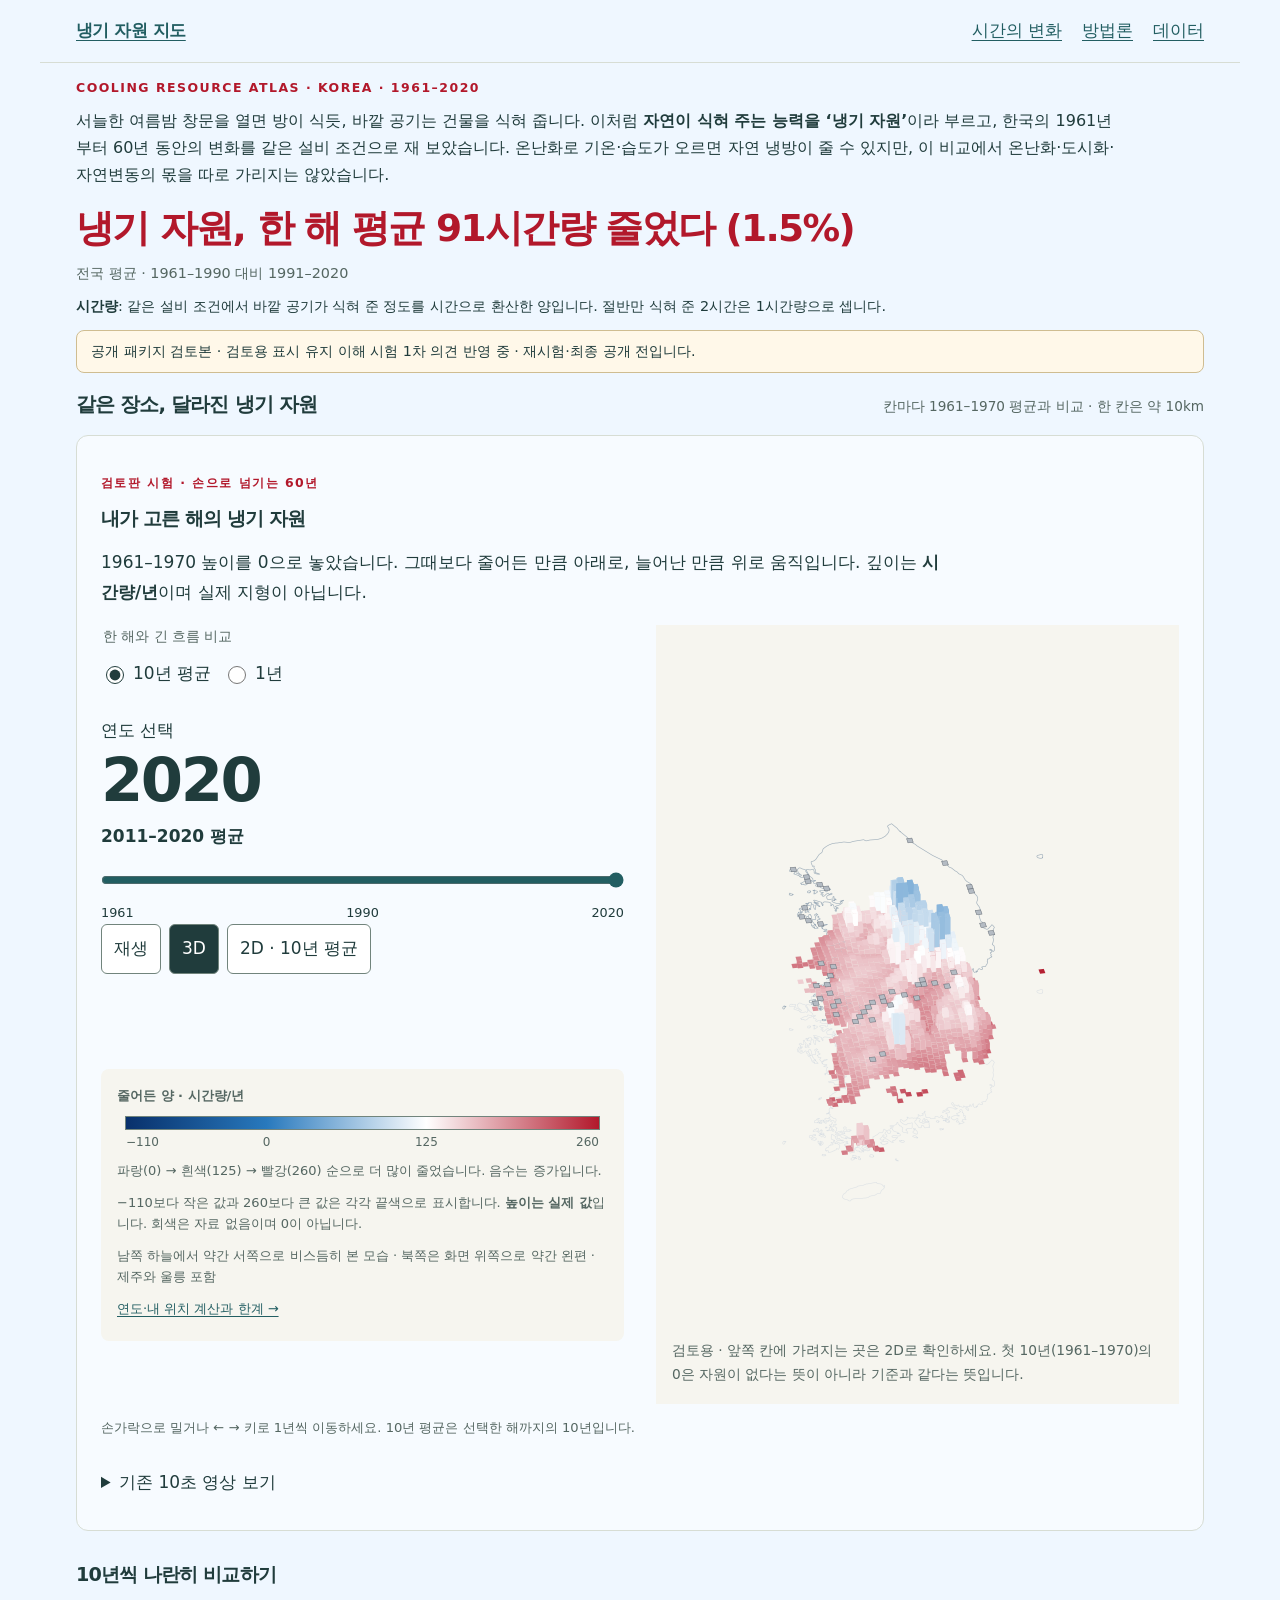
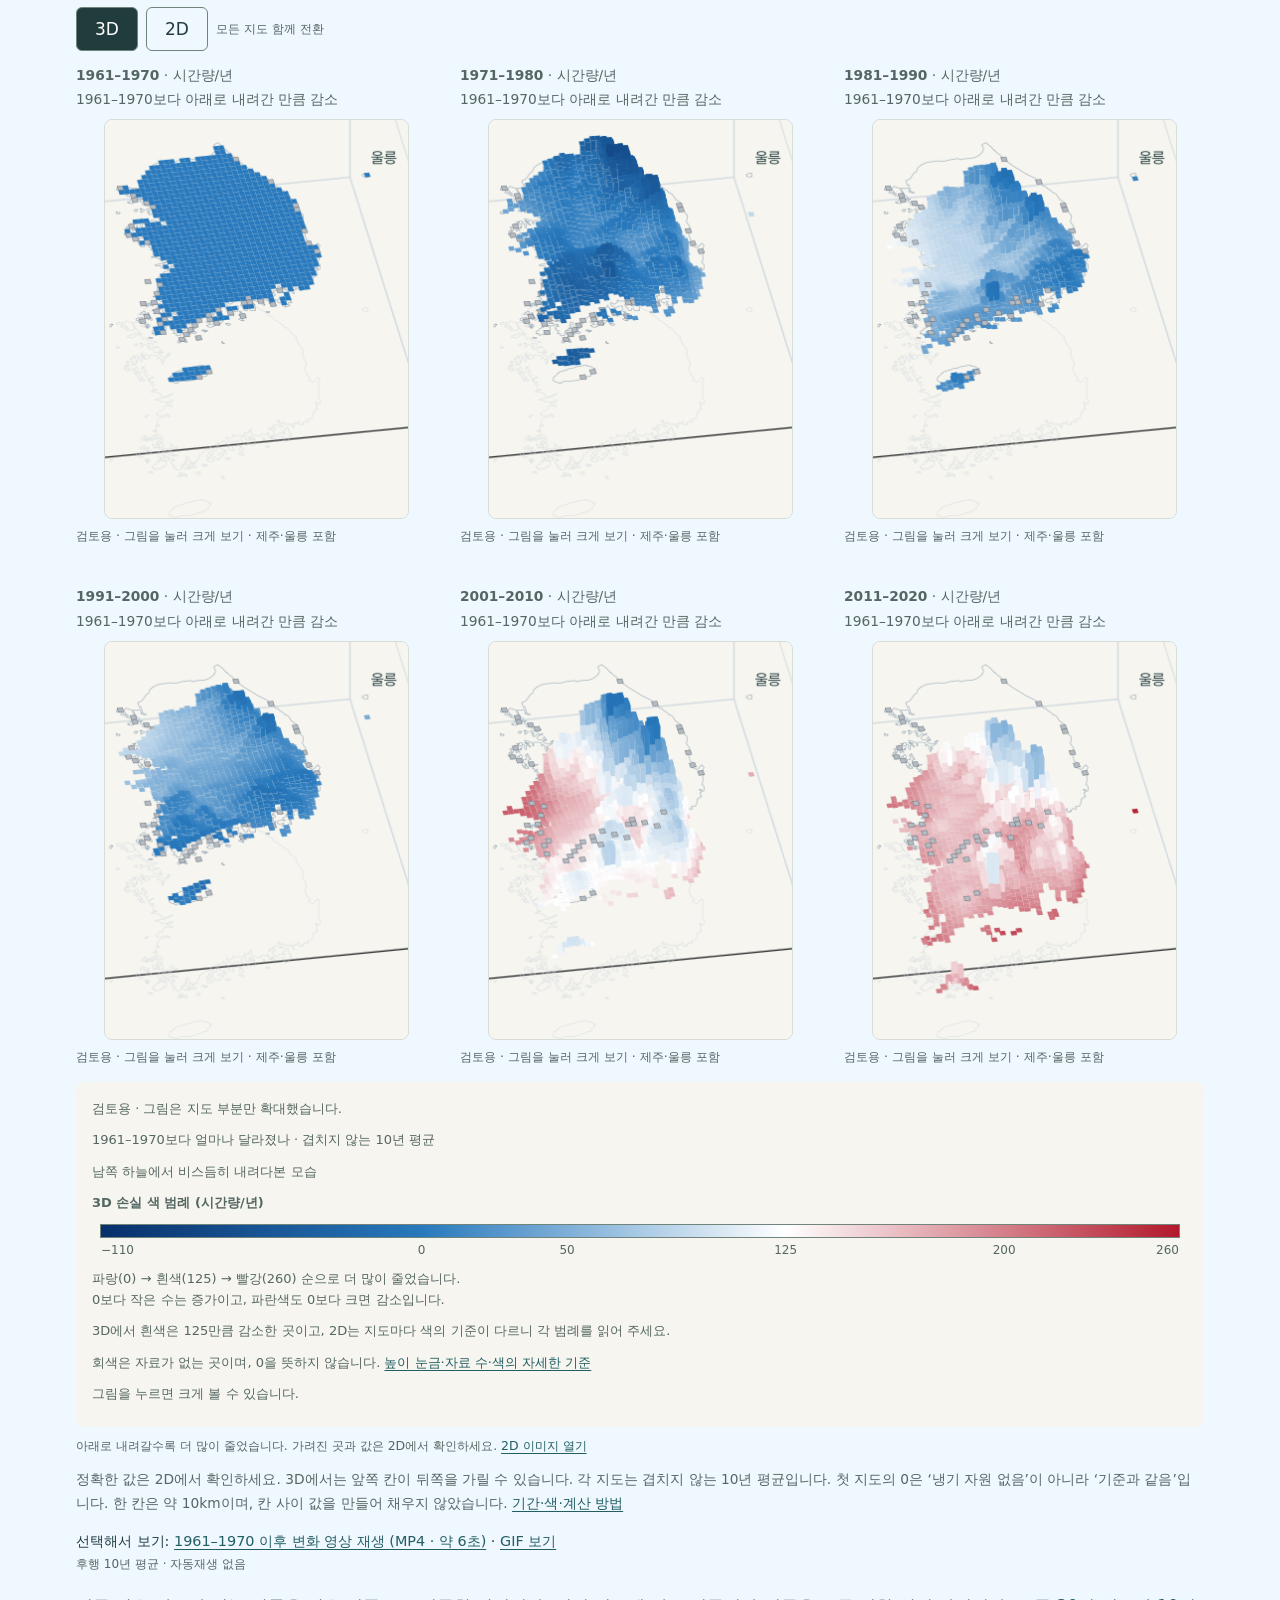
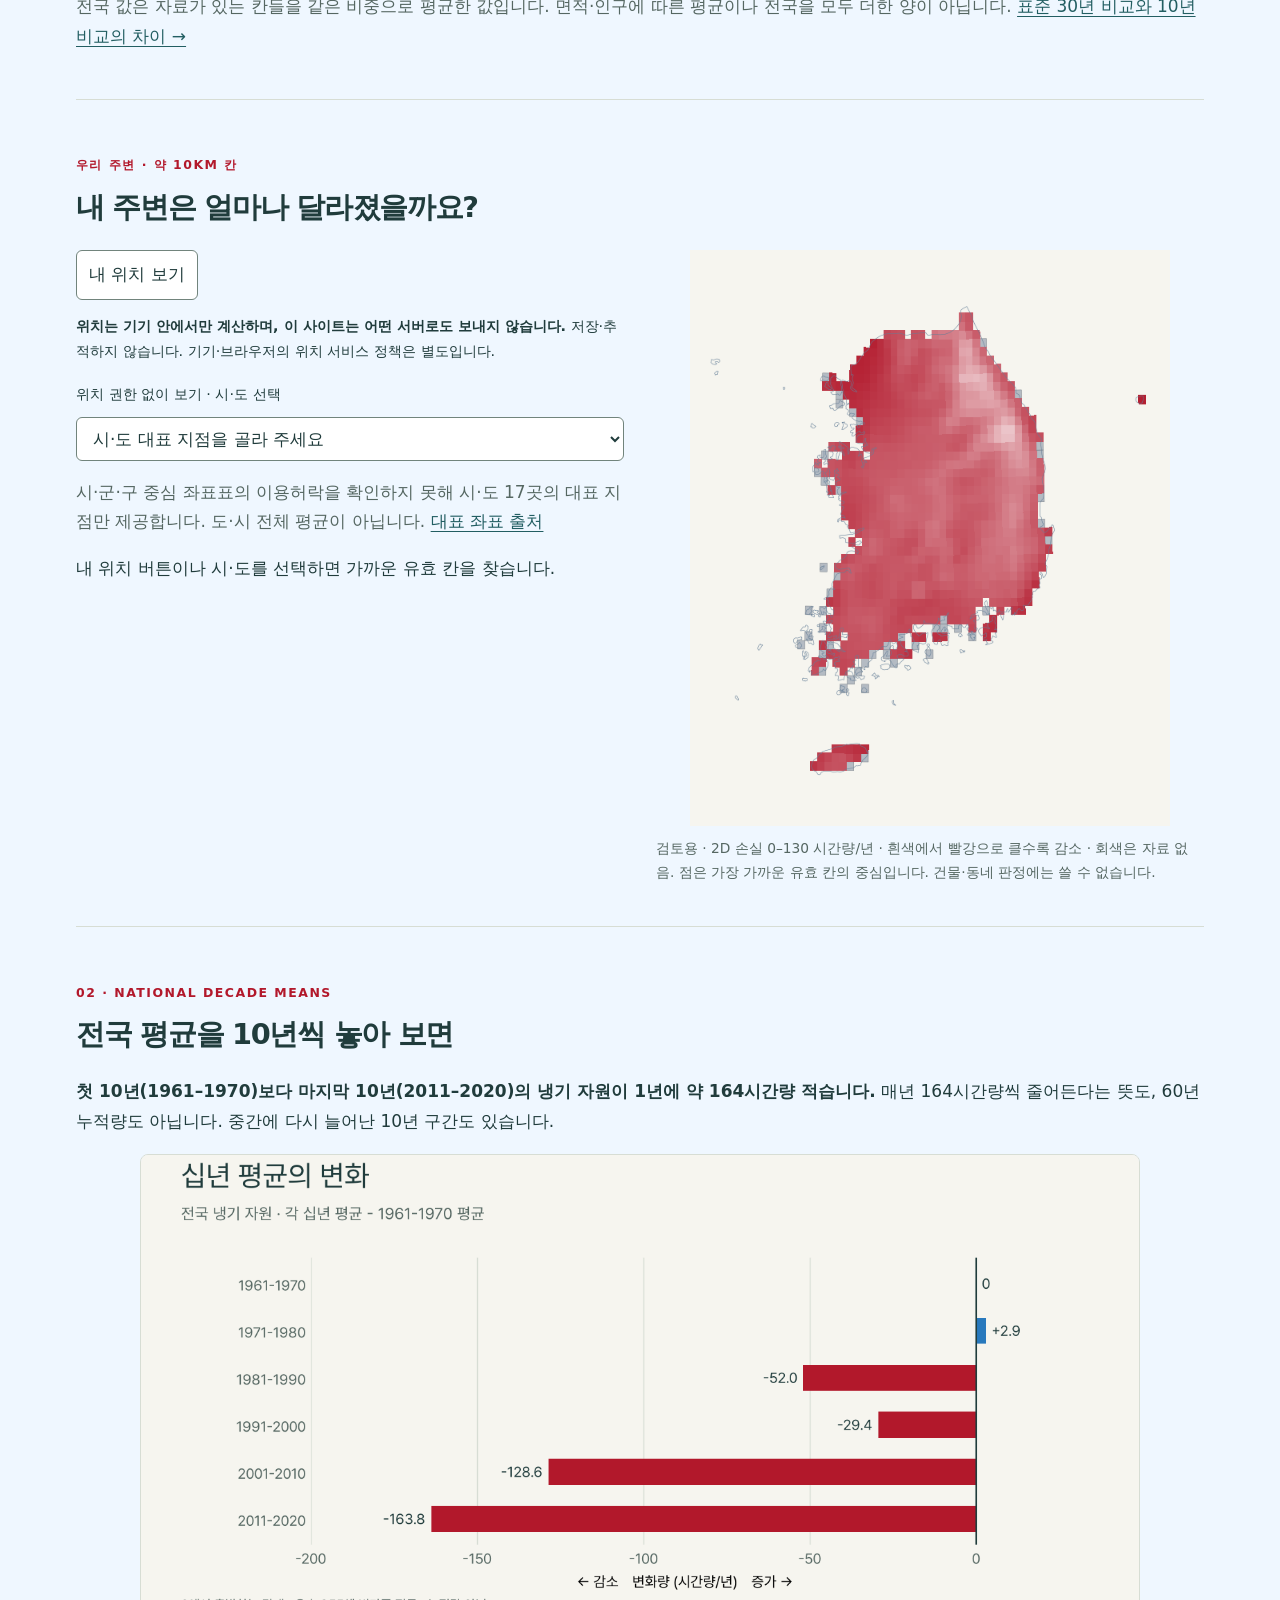
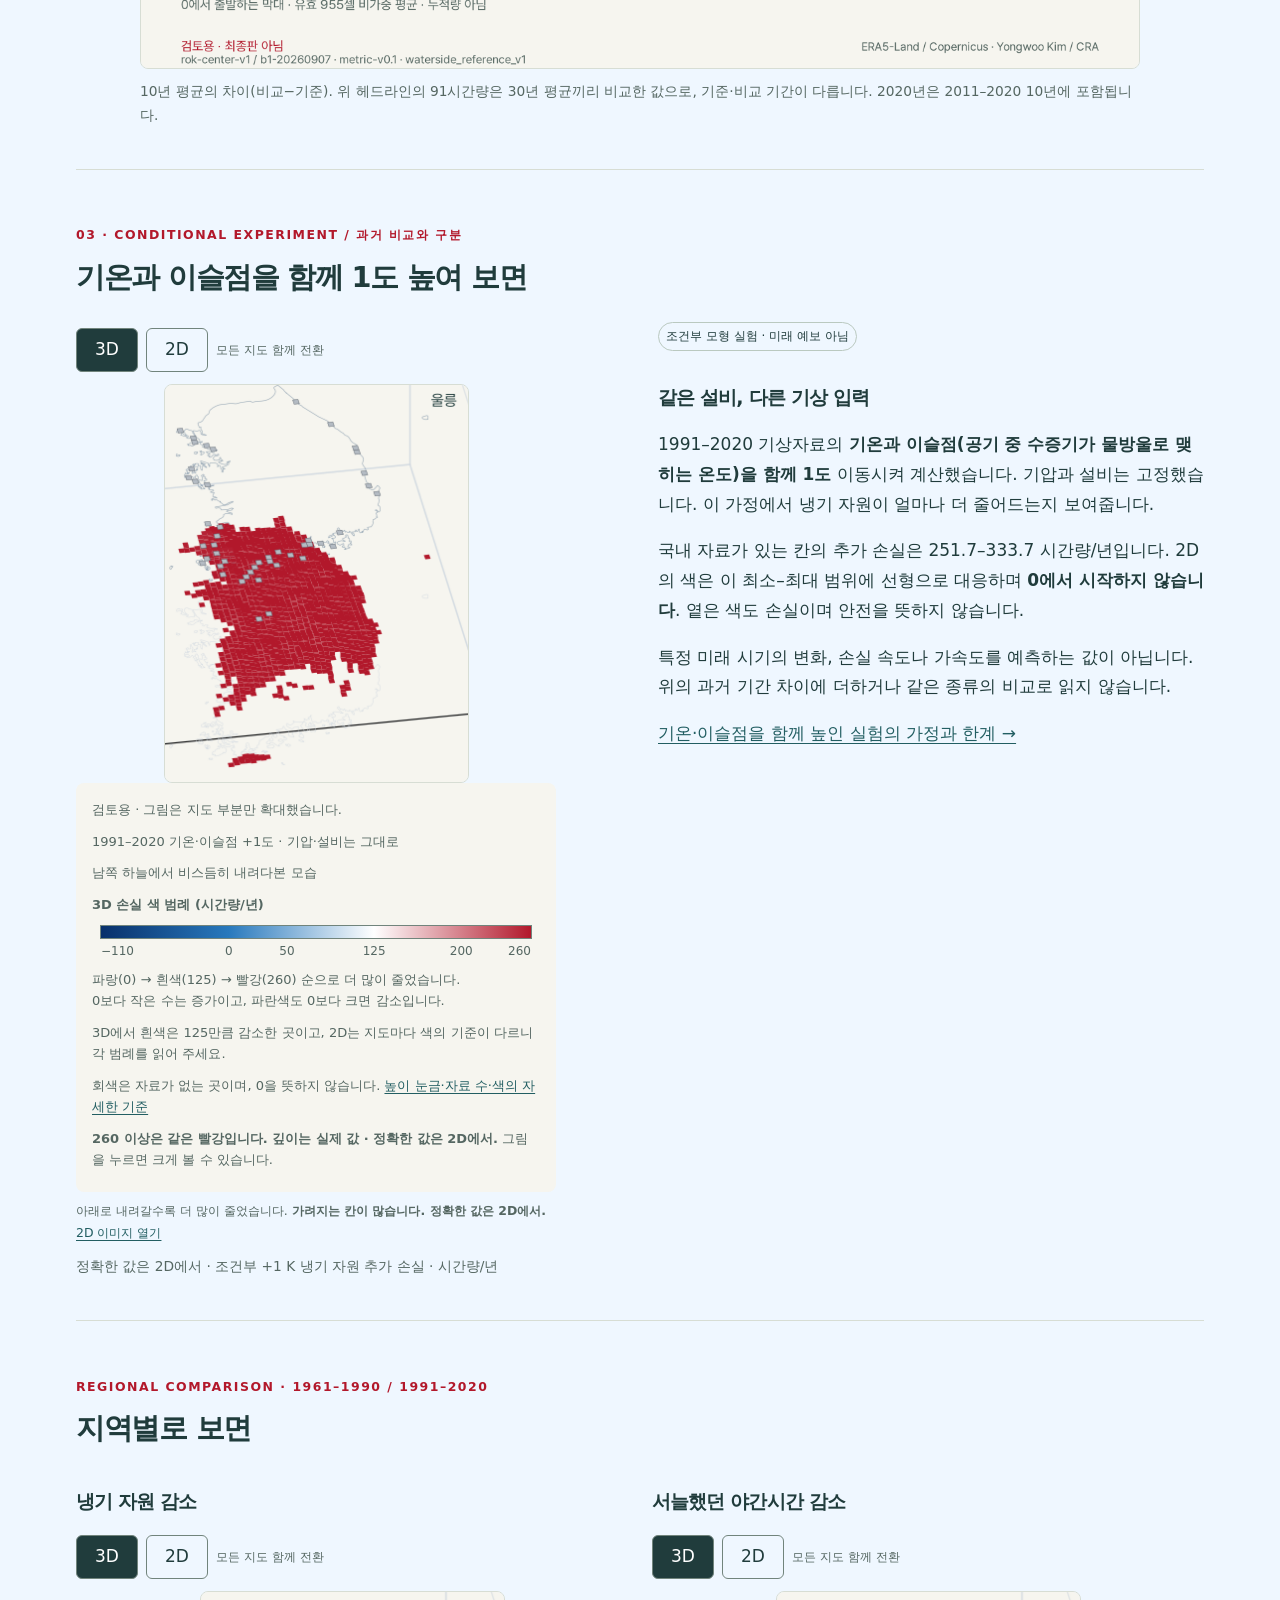
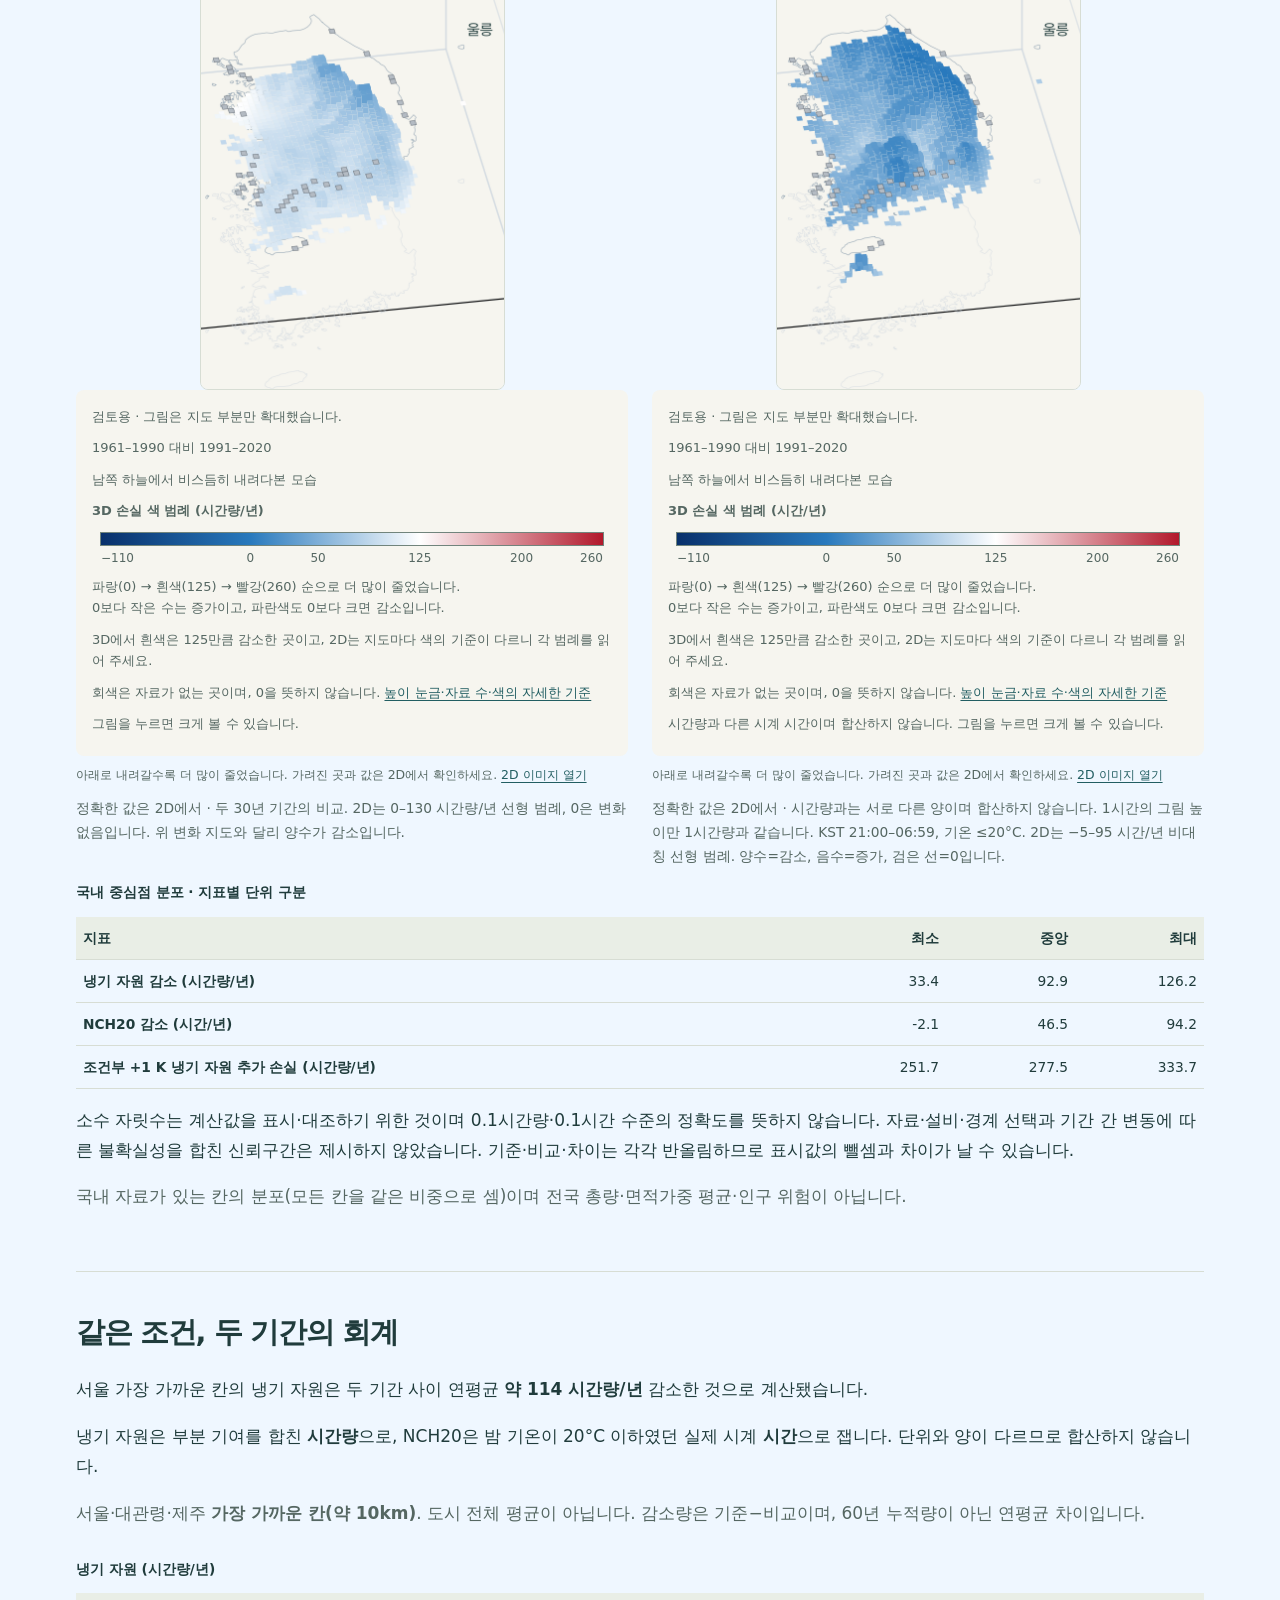
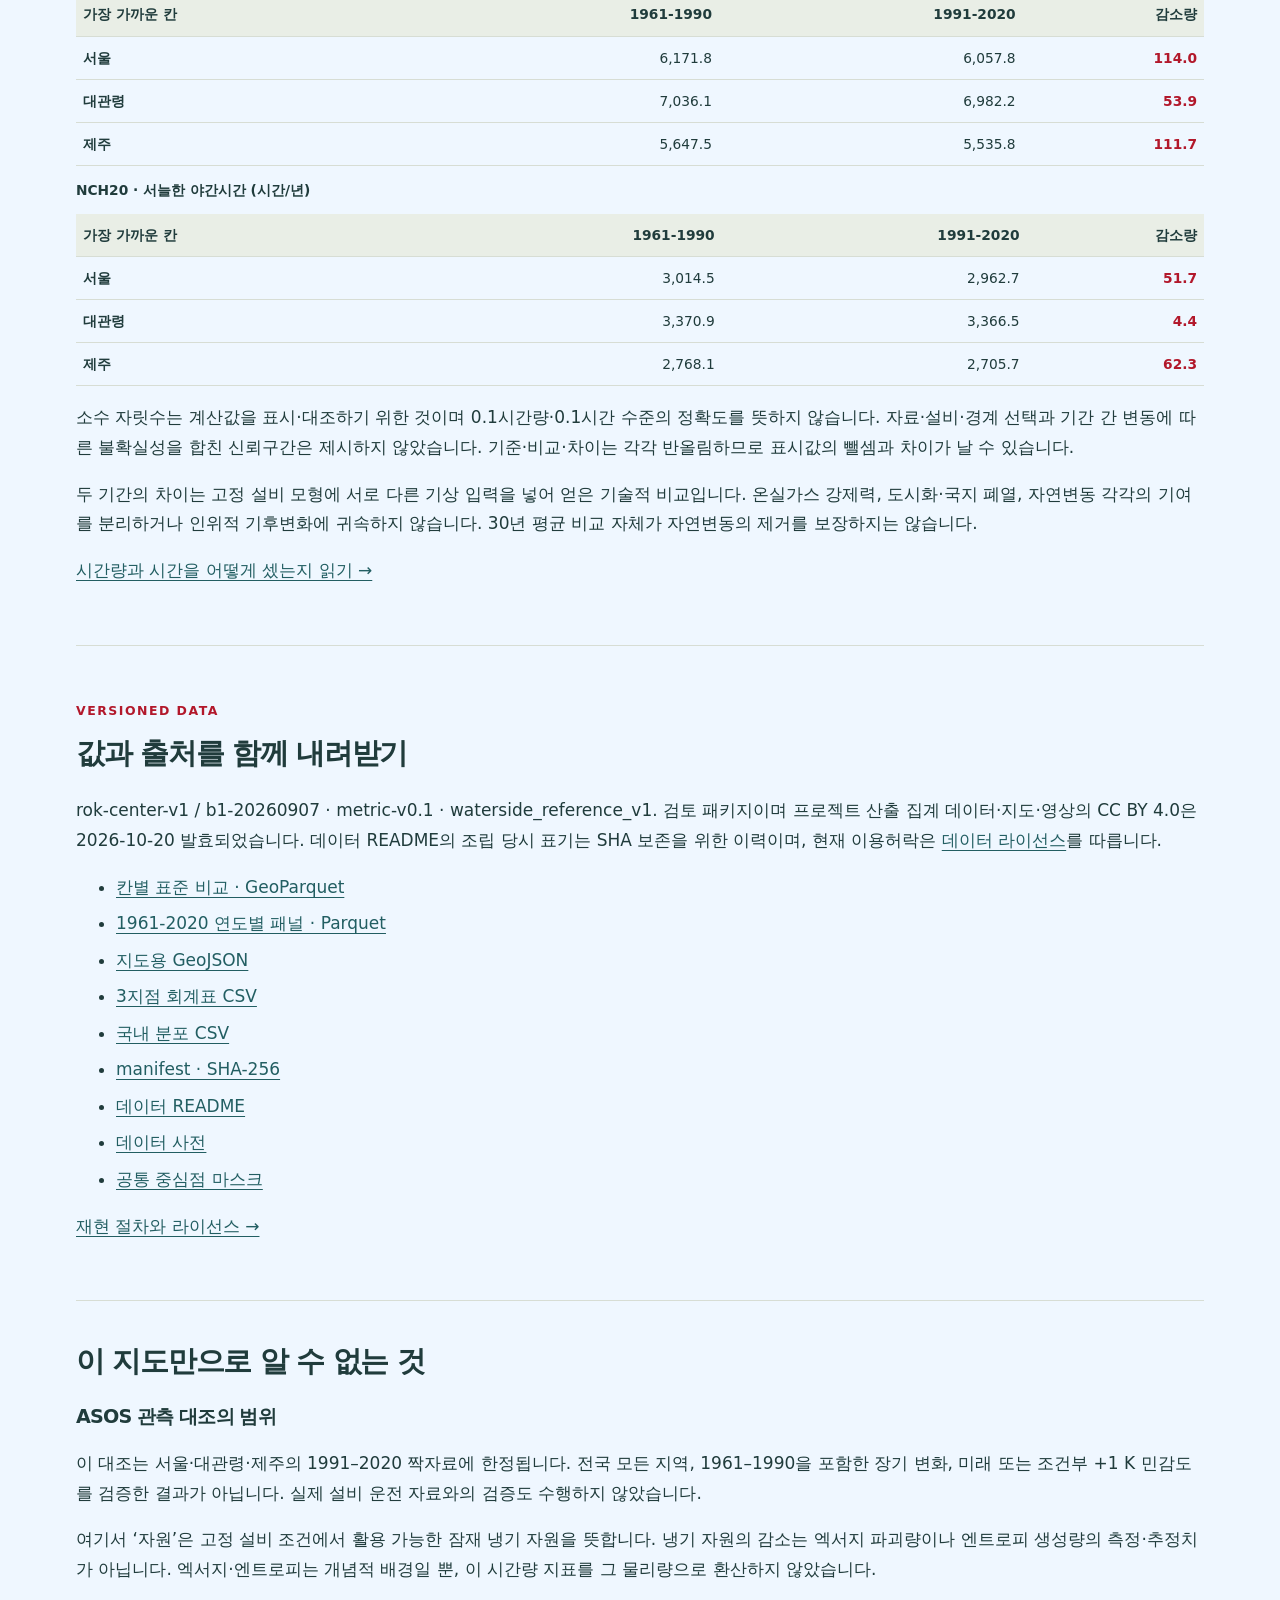
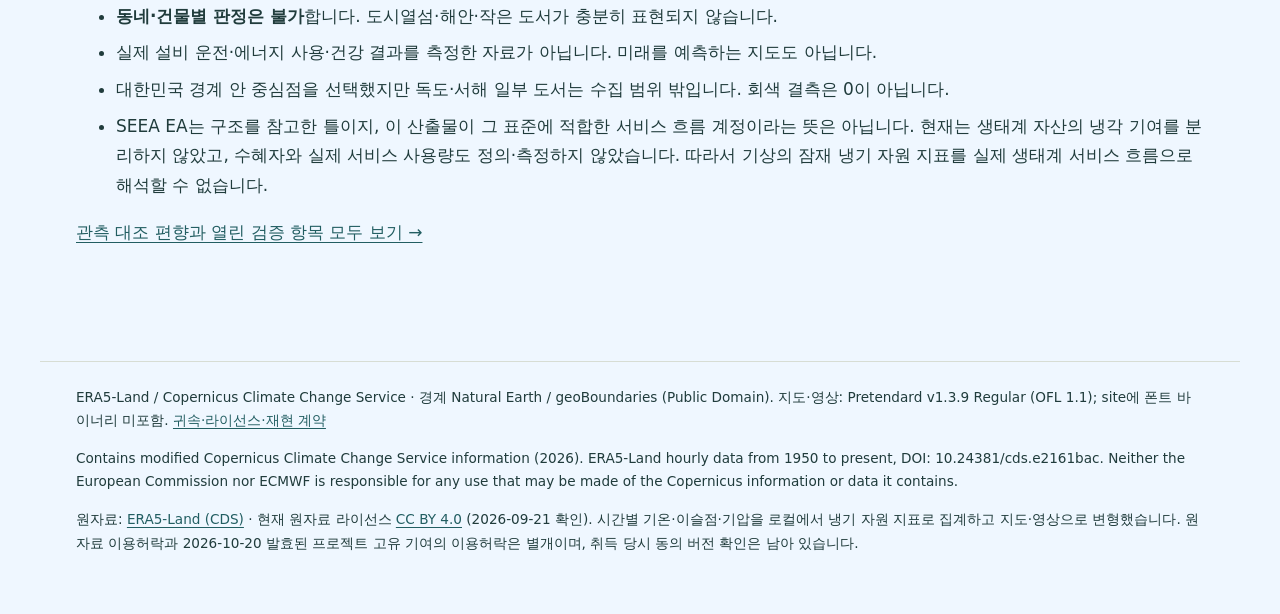
==== commit 9b9656a8: "검토판 갱신: 인터랙티브 4종 (원본 38f14d6)" ====
--- a/index.html
+++ b/index.html
@@ -1,5 +1,5 @@
 <!doctype html>
-<html lang="ko"><head><meta charset="utf-8"><meta name="viewport" content="width=device-width,initial-scale=1"><meta name="description" content="한국의 60년 기상자료로 살펴본 냉기 자원의 변화. 바깥 공기가 건물을 식혀 주는 능력이 얼마나 줄었는지 살펴봅니다."><title>냉기 자원 지도 — 자연이 식혀 주던 능력</title><link rel="stylesheet" href="assets/style.css"><script src="assets/map-view.js" defer></script></head>
+<html lang="ko"><head><meta charset="utf-8"><meta name="viewport" content="width=device-width,initial-scale=1"><meta name="description" content="한국의 60년 기상자료로 살펴본 냉기 자원의 변화. 바깥 공기가 건물을 식혀 주는 능력이 얼마나 줄었는지 살펴봅니다."><title>냉기 자원 지도 — 자연이 식혀 주던 능력</title><link rel="stylesheet" href="assets/style.css"><script src="assets/map-view.js" defer></script><script src="assets/interactive-core.js" defer></script><script src="assets/interactive.js" defer></script></head>
 <body class="time-story"><a class="skip" href="#main">본문 바로가기</a>
 <header><a class="brand" href="index.html">냉기 자원 지도</a><nav aria-label="주요 메뉴"><a href="#time-maps">시간의 변화</a><a href="methodology.html">방법론</a><a href="#downloads">데이터</a></nav></header>
 <main id="main">
@@ -11,23 +11,52 @@
 <p class="status">공개 패키지 검토본 · 검토용 표시 유지 <br class="mobile-break">이해 시험 1차 의견 반영 중 · 재시험·최종 공개 전입니다.</p></div>
 <section id="time-maps" aria-labelledby="time-maps-title">
 <div class="section-label"><h2 id="time-maps-title">같은 장소, 달라진 냉기 자원</h2><p>칸마다 1961–1970 평균과 비교 · 한 칸은 약 10km</p></div>
-<figure><div class="map-view" data-map-id="time-maps-desktop"><div class="map-toggle" role="group" aria-label="10년 변화 지도 보기 · 모든 지도 함께 전환" hidden><button type="button" data-map-mode="3d" aria-pressed="true">3D</button><button type="button" data-map-mode="2d" aria-pressed="false">2D</button><span>모든 지도 함께 전환</span></div><div data-map-panel="3d"><a class="desktop-decades" href="assets/time-maps-3d-desktop.png" aria-label="10년 변화 3D 큰 원본 보기"><picture><img src="assets/time-maps-3d-desktop.png" width="3600" height="2024" alt="1961–1970부터 2011–2020까지 10년씩 비교한 냉기 자원 지도. 1961–1970 높이보다 내려갈수록 감소, 올라갈수록 증가입니다. 단위는 시간량/년, 회색은 자료 없음입니다."></picture></a><div class="mobile-decades"><figure><figcaption><strong>1961–1970</strong> · 시간량/년<br>1961–1970보다 아래로 내려간 만큼 감소</figcaption><a href="assets/decade-1961-1970-mobile.png" aria-label="1961–1970 3D 지도 크게 보기"><img loading="lazy" src="assets/decade-1961-1970-mobile.png" width="305" height="400" alt="1961–1970 냉기 자원 변화. 한 칸은 약 10km, 회색은 자료 없음."></a><p class="crop-note">검토용 · 그림을 눌러 크게 보기 · 제주·울릉 포함</p></figure><figure><figcaption><strong>1971–1980</strong> · 시간량/년<br>1961–1970보다 아래로 내려간 만큼 감소</figcaption><a href="assets/decade-1971-1980-mobile.png" aria-label="1971–1980 3D 지도 크게 보기"><img loading="lazy" src="assets/decade-1971-1980-mobile.png" width="305" height="400" alt="1971–1980 냉기 자원 변화. 한 칸은 약 10km, 회색은 자료 없음."></a><p class="crop-note">검토용 · 그림을 눌러 크게 보기 · 제주·울릉 포함</p></figure><figure><figcaption><strong>1981–1990</strong> · 시간량/년<br>1961–1970보다 아래로 내려간 만큼 감소</figcaption><a href="assets/decade-1981-1990-mobile.png" aria-label="1981–1990 3D 지도 크게 보기"><img loading="lazy" src="assets/decade-1981-1990-mobile.png" width="305" height="400" alt="1981–1990 냉기 자원 변화. 한 칸은 약 10km, 회색은 자료 없음."></a><p class="crop-note">검토용 · 그림을 눌러 크게 보기 · 제주·울릉 포함</p></figure><figure><figcaption><strong>1991–2000</strong> · 시간량/년<br>1961–1970보다 아래로 내려간 만큼 감소</figcaption><a href="assets/decade-1991-2000-mobile.png" aria-label="1991–2000 3D 지도 크게 보기"><img loading="lazy" src="assets/decade-1991-2000-mobile.png" width="305" height="400" alt="1991–2000 냉기 자원 변화. 한 칸은 약 10km, 회색은 자료 없음."></a><p class="crop-note">검토용 · 그림을 눌러 크게 보기 · 제주·울릉 포함</p></figure><figure><figcaption><strong>2001–2010</strong> · 시간량/년<br>1961–1970보다 아래로 내려간 만큼 감소</figcaption><a href="assets/decade-2001-2010-mobile.png" aria-label="2001–2010 3D 지도 크게 보기"><img loading="lazy" src="assets/decade-2001-2010-mobile.png" width="305" height="400" alt="2001–2010 냉기 자원 변화. 한 칸은 약 10km, 회색은 자료 없음."></a><p class="crop-note">검토용 · 그림을 눌러 크게 보기 · 제주·울릉 포함</p></figure><figure><figcaption><strong>2011–2020</strong> · 시간량/년<br>1961–1970보다 아래로 내려간 만큼 감소</figcaption><a href="assets/decade-2011-2020-mobile.png" aria-label="2011–2020 3D 지도 크게 보기"><img loading="lazy" src="assets/decade-2011-2020-mobile.png" width="305" height="400" alt="2011–2020 냉기 자원 변화. 한 칸은 약 10km, 회색은 자료 없음."></a><p class="crop-note">검토용 · 그림을 눌러 크게 보기 · 제주·울릉 포함</p></figure></div><div class="snapshot-guide"><p class="crop-note">검토용 · 모바일 그림은 지도 부분만 확대했습니다.</p><p>1961–1970보다 얼마나 달라졌나 · 겹치지 않는 10년 평균</p><p>남쪽 하늘에서 비스듬히 내려다본 모습</p><p><strong>3D 손실 색 범례 (시간량/년)</strong></p><div class="snapshot-scale" aria-label="손실 −110 진파랑, 0 파랑, 125 흰색, 260 빨강"><span style="left:0%">−110</span><span style="left:29.73%">0</span><span style="left:43.24%">50</span><span style="left:63.51%">125</span><span style="left:83.78%">200</span><span style="left:100%">260</span></div><p>파랑(0) → 흰색(125) → 빨강(260) 순으로 더 많이 줄었습니다.<br>0보다 작은 수는 증가이고, 파란색도 0보다 크면 감소입니다.</p><p>3D에서 흰색은 125만큼 감소한 곳이고, 2D는 지도마다 색의 기준이 다르니 각 범례를 읽어 주세요.</p><p>회색은 자료가 없는 곳이며, 0을 뜻하지 않습니다. <a href="methodology.html#three-d-method">높이 눈금·자료 수·색의 자세한 기준</a></p><p> 그림을 누르면 크게 볼 수 있습니다.</p></div></div><div data-map-panel="2d" hidden><a href="assets/time-maps-desktop.png" aria-label="10년 변화 지도 큰 원본 보기"><picture><source media="(max-width:760px)" srcset="assets/time-maps-mobile.png" width="780" height="960"><img src="assets/time-maps-desktop.png" width="1440" height="690" alt="1961–1970부터 2011–2020까지 여섯 10년의 냉기 자원 변화 지도. 각 칸의 첫 10년 평균이 기준 0이며 빨강은 감소, 파랑은 증가입니다. 모든 지도는 −300~+300 시간량/년 공통 선형 범례, 회색 빗금은 결측입니다."></picture></a></div><p class="map-reading">아래로 내려갈수록 더 많이 줄었습니다. 가려진 곳과 값은 2D에서 확인하세요. <a href="assets/time-maps-desktop.png">2D 이미지 열기</a></p></div>
+<section id="cooling-3d" aria-labelledby="cooling-3d-title">
+<p class="eyebrow">검토판 시험 · 손으로 넘기는 60년</p><h3 id="cooling-3d-title">내가 고른 해의 냉기 자원</h3>
+<p>1961–1970 높이를 0으로 놓았습니다. 그때보다 줄어든 만큼 아래로, 늘어난 만큼 위로 움직입니다. 깊이는 <strong>시간량/년</strong>이며 실제 지형이 아닙니다.</p>
+<p id="annual-note" class="status" hidden>해마다 날씨에 따라 크게 흔들립니다(±약 140시간량) — 추세는 10년 평균으로 보세요.<br><small>±140은 전국 평균 연간값의 변동 규모이며 모든 칸의 오차 범위가 아닙니다.</small></p><div class="interactive-layout">
+<div class="year-console"><div id="interactive-controls" hidden>
+<fieldset class="year-mode"><legend>한 해와 긴 흐름 비교</legend><label><input type="radio" name="year-mode" value="decade" checked> 10년 평균</label><label><input type="radio" name="year-mode" value="annual"> 1년</label></fieldset>
+<label for="year-slider">연도 선택 <strong id="year-current">2020</strong></label>
+<p id="year-period">2011–2020 평균</p>
+<input id="year-slider" type="range" min="1961" max="2020" value="2020" step="1" aria-describedby="slider-help year-period">
+<div class="range-ends"><span>1961</span><span>1990</span><span>2020</span></div>
+
+<div class="interactive-buttons"><button id="year-play" type="button" aria-pressed="false">재생</button><button id="view-depth" type="button" aria-pressed="true">3D</button><button id="view-flat" type="button" aria-pressed="false">2D · 10년 평균</button></div>
+
+<p id="frame-status" role="status"></p></div>
+<noscript><p>연도 조작과 내 위치는 자바스크립트가 필요합니다. 아래 정적 지도와 데이터는 그대로 볼 수 있습니다.</p></noscript>
+</div>
+<figure class="interactive-scene"><img id="year-frame" src="assets/interactive/decade-2020.webp" width="280" height="695" alt="2011–2020 평균 냉기 자원 변화. 1961–1970보다 아래로 내려갈수록 감소. 회색은 자료 없음."><figcaption>검토용 · 앞쪽 칸에 가려지는 곳은 2D로 확인하세요. 첫 10년(1961–1970)의 0은 자원이 없다는 뜻이 아니라 기준과 같다는 뜻입니다.</figcaption></figure><div class="snapshot-guide"><p><strong>줄어든 양 · 시간량/년</strong></p><div class="snapshot-scale" aria-label="손실 −110 진파랑, 0 파랑, 125 흰색, 260 빨강"><span style="left:0%">−110</span><span style="left:29.73%">0</span><span style="left:63.51%">125</span><span style="left:100%">260</span></div><p>파랑(0) → 흰색(125) → 빨강(260) 순으로 더 많이 줄었습니다. 음수는 증가입니다.</p><p>−110보다 작은 값과 260보다 큰 값은 각각 끝색으로 표시합니다. <strong>높이는 실제 값</strong>입니다. 회색은 자료 없음이며 0이 아닙니다.</p><p>남쪽 하늘에서 약간 서쪽으로 비스듬히 본 모습 · 북쪽은 화면 위쪽으로 약간 왼편 · 제주와 울릉 포함</p><p><a href="methodology.html#interactive-method">연도·내 위치 계산과 한계 →</a></p></div>
+</div>
+<p id="slider-help" class="muted">손가락으로 밀거나 ← → 키로 1년씩 이동하세요. 10년 평균은 선택한 해까지의 10년입니다.</p><details class="original-video"><summary>기존 10초 영상 보기</summary><video class="cooling-3d-video" controls playsinline preload="none" width="1200" height="900" aria-label="선택해서 재생하는 후행 10년 평균 3D 원본 영상"><source src="assets/cooling-3d-b.mp4" type="video/mp4"></video><p>그림 안 설명을 포함한 기존 영상입니다. 자동재생하지 않습니다.</p></details>
+</section>
+<h3>10년씩 나란히 비교하기</h3>
+<figure><div class="map-view" data-map-id="time-maps-desktop"><div class="map-toggle" role="group" aria-label="10년 변화 지도 보기 · 모든 지도 함께 전환" hidden><button type="button" data-map-mode="3d" aria-pressed="true">3D</button><button type="button" data-map-mode="2d" aria-pressed="false">2D</button><span>모든 지도 함께 전환</span></div><div data-map-panel="3d"><div class="mobile-decades"><figure><figcaption><strong>1961–1970</strong> · 시간량/년<br>1961–1970보다 아래로 내려간 만큼 감소</figcaption><a href="assets/decade-1961-1970-mobile.png" aria-label="1961–1970 3D 지도 크게 보기"><img loading="lazy" src="assets/decade-1961-1970-mobile.png" width="305" height="400" alt="1961–1970 냉기 자원 변화. 한 칸은 약 10km, 회색은 자료 없음."></a><p class="crop-note">검토용 · 그림을 눌러 크게 보기 · 제주·울릉 포함</p></figure><figure><figcaption><strong>1971–1980</strong> · 시간량/년<br>1961–1970보다 아래로 내려간 만큼 감소</figcaption><a href="assets/decade-1971-1980-mobile.png" aria-label="1971–1980 3D 지도 크게 보기"><img loading="lazy" src="assets/decade-1971-1980-mobile.png" width="305" height="400" alt="1971–1980 냉기 자원 변화. 한 칸은 약 10km, 회색은 자료 없음."></a><p class="crop-note">검토용 · 그림을 눌러 크게 보기 · 제주·울릉 포함</p></figure><figure><figcaption><strong>1981–1990</strong> · 시간량/년<br>1961–1970보다 아래로 내려간 만큼 감소</figcaption><a href="assets/decade-1981-1990-mobile.png" aria-label="1981–1990 3D 지도 크게 보기"><img loading="lazy" src="assets/decade-1981-1990-mobile.png" width="305" height="400" alt="1981–1990 냉기 자원 변화. 한 칸은 약 10km, 회색은 자료 없음."></a><p class="crop-note">검토용 · 그림을 눌러 크게 보기 · 제주·울릉 포함</p></figure><figure><figcaption><strong>1991–2000</strong> · 시간량/년<br>1961–1970보다 아래로 내려간 만큼 감소</figcaption><a href="assets/decade-1991-2000-mobile.png" aria-label="1991–2000 3D 지도 크게 보기"><img loading="lazy" src="assets/decade-1991-2000-mobile.png" width="305" height="400" alt="1991–2000 냉기 자원 변화. 한 칸은 약 10km, 회색은 자료 없음."></a><p class="crop-note">검토용 · 그림을 눌러 크게 보기 · 제주·울릉 포함</p></figure><figure><figcaption><strong>2001–2010</strong> · 시간량/년<br>1961–1970보다 아래로 내려간 만큼 감소</figcaption><a href="assets/decade-2001-2010-mobile.png" aria-label="2001–2010 3D 지도 크게 보기"><img loading="lazy" src="assets/decade-2001-2010-mobile.png" width="305" height="400" alt="2001–2010 냉기 자원 변화. 한 칸은 약 10km, 회색은 자료 없음."></a><p class="crop-note">검토용 · 그림을 눌러 크게 보기 · 제주·울릉 포함</p></figure><figure><figcaption><strong>2011–2020</strong> · 시간량/년<br>1961–1970보다 아래로 내려간 만큼 감소</figcaption><a href="assets/decade-2011-2020-mobile.png" aria-label="2011–2020 3D 지도 크게 보기"><img loading="lazy" src="assets/decade-2011-2020-mobile.png" width="305" height="400" alt="2011–2020 냉기 자원 변화. 한 칸은 약 10km, 회색은 자료 없음."></a><p class="crop-note">검토용 · 그림을 눌러 크게 보기 · 제주·울릉 포함</p></figure></div><div class="snapshot-guide"><p class="crop-note">검토용 · 그림은 지도 부분만 확대했습니다.</p><p>1961–1970보다 얼마나 달라졌나 · 겹치지 않는 10년 평균</p><p>남쪽 하늘에서 비스듬히 내려다본 모습</p><p><strong>3D 손실 색 범례 (시간량/년)</strong></p><div class="snapshot-scale" aria-label="손실 −110 진파랑, 0 파랑, 125 흰색, 260 빨강"><span style="left:0%">−110</span><span style="left:29.73%">0</span><span style="left:43.24%">50</span><span style="left:63.51%">125</span><span style="left:83.78%">200</span><span style="left:100%">260</span></div><p>파랑(0) → 흰색(125) → 빨강(260) 순으로 더 많이 줄었습니다.<br>0보다 작은 수는 증가이고, 파란색도 0보다 크면 감소입니다.</p><p>3D에서 흰색은 125만큼 감소한 곳이고, 2D는 지도마다 색의 기준이 다르니 각 범례를 읽어 주세요.</p><p>회색은 자료가 없는 곳이며, 0을 뜻하지 않습니다. <a href="methodology.html#three-d-method">높이 눈금·자료 수·색의 자세한 기준</a></p><p> 그림을 누르면 크게 볼 수 있습니다.</p></div></div><div data-map-panel="2d" hidden><a href="assets/time-maps-desktop.png" aria-label="10년 변화 지도 큰 원본 보기"><picture><source media="(max-width:760px)" srcset="assets/time-maps-mobile.png" width="780" height="960"><img src="assets/time-maps-desktop.png" width="1440" height="690" alt="1961–1970부터 2011–2020까지 여섯 10년의 냉기 자원 변화 지도. 각 칸의 첫 10년 평균이 기준 0이며 빨강은 감소, 파랑은 증가입니다. 모든 지도는 −300~+300 시간량/년 공통 선형 범례, 회색 빗금은 결측입니다."></picture></a></div><p class="map-reading">아래로 내려갈수록 더 많이 줄었습니다. 가려진 곳과 값은 2D에서 확인하세요. <a href="assets/time-maps-desktop.png">2D 이미지 열기</a></p></div>
 <figcaption>정확한 값은 2D에서 확인하세요. 3D에서는 앞쪽 칸이 뒤쪽을 가릴 수 있습니다. 각 지도는 겹치지 않는 10년 평균입니다. 첫 지도의 0은 ‘냉기 자원 없음’이 아니라 ‘기준과 같음’입니다. 한 칸은 약 10km이며, 칸 사이 값을 만들어 채우지 않았습니다. <a href="methodology.html#time-visuals">기간·색·계산 방법</a></figcaption></figure>
-<section id="cooling-3d" aria-labelledby="cooling-3d-title"><h3 id="cooling-3d-title">꺼져 가는 냉기 자원(3D)</h3>
-<p>1961–1970 높이를 0으로 놓고, 그때보다 냉기 자원이 줄어든 만큼 아래로 내려갑니다. <strong>깊이 = 시간량/년</strong>이며, 실제 지형이나 저장된 물질을 뜻하지 않습니다.</p>
-<figure><video class="cooling-3d-video" controls playsinline preload="none" poster="assets/cooling-3d-b-final.png" width="1200" height="900" aria-label="클릭해서 재생하는 냉기 자원 변화 3D 영상, 10초"><source src="assets/cooling-3d-b.mp4" type="video/mp4"><a href="assets/cooling-3d-b.mp4">3D 영상 MP4 열기</a></video>
-<figcaption>클릭해야 재생됩니다 · 10초 · 마지막 장면(2011–2020)을 미리 표시합니다. 1961–1970 높이의 파란 면에서 손실이 커질수록 흰색을 거쳐 빨강, 증가한 칸은 더 진한 파랑입니다. 회색은 자료 없음이며 0이 아닙니다. <a href="methodology.html#three-d-method">3D의 축·색·전환 방식 →</a></figcaption></figure></section>
+
 <p class="optional-media">선택해서 보기: <a href="assets/ench-anomaly-10y.mp4">1961–1970 이후 변화 영상 재생 (MP4 · 약 6초)</a> · <a href="assets/ench-anomaly-10y.gif">GIF 보기</a> <small>후행 10년 평균 · 자동재생 없음</small></p>
 <p class="muted">전국 값은 자료가 있는 칸들을 같은 비중으로 평균한 값입니다. 면적·인구에 따른 평균이나 전국을 모두 더한 양이 아닙니다. <a href="methodology.html#time-visuals">표준 30년 비교와 10년 비교의 차이 →</a></p>
 </section>
+<section id="my-location"><p class="eyebrow">우리 주변 · 약 10km 칸</p><h2>내 주변은 얼마나 달라졌을까요?</h2>
+<div class="location-layout"><div>
+<div id="location-controls" hidden><button type="button" id="locate-button">내 위치 보기</button>
+<p class="privacy-note"><strong>위치는 기기 안에서만 계산하며, 이 사이트는 어떤 서버로도 보내지 않습니다.</strong> 저장·추적하지 않습니다. 기기·브라우저의 위치 서비스 정책은 별도입니다.</p>
+<label for="region-select">위치 권한 없이 보기 · 시·도 선택</label><select id="region-select"><option value="">시·도 대표 지점을 골라 주세요</option></select>
+<p class="muted">시·군·구 중심 좌표표의 이용허락을 확인하지 못해 시·도 17곳의 대표 지점만 제공합니다. 도·시 전체 평균이 아닙니다. <a href="methodology.html#location-sources">대표 좌표 출처</a></p></div>
+<p id="location-status" role="status">내 위치 버튼이나 시·도를 선택하면 가까운 유효 칸을 찾습니다.</p>
+<article id="location-card" hidden aria-labelledby="location-title"><h3 id="location-title"></h3><p id="location-detail"></p>
+<dl><dt>1961–1990 대비 1991–2020 감소</dt><dd><strong id="loss30"></strong> 시간량/년</dd><dt>1961–1970 대비 2011–2020 감소</dt><dd><strong id="loss10"></strong> 시간량/년</dd><dt>기온·이슬점을 함께 +1℃ 높인 추가 손실</dt><dd><strong id="sensitivity1k"></strong> 시간량/년</dd></dl>
+<p>연평균의 차이이며 누적량이 아닙니다. +1℃는 기압·설비를 고정한 별도 실험으로 미래 예보가 아니며 과거 감소와 더하지 않습니다. 소수는 계산값 대조용이며 정밀도를 보증하지 않습니다.</p></article>
+</div><figure><div class="location-map"><img loading="lazy" src="assets/interactive/location.webp" width="600" height="720" alt="1961–1990 대비 1991–2020 냉기 자원 감소 2D 지도. 선택한 칸의 중심에 점을 표시합니다."><span id="location-dot" hidden role="img" aria-label="선택된 유효 칸의 중심"></span></div><figcaption>검토용 · 2D 손실 0–130 시간량/년 · 흰색에서 빨강으로 클수록 감소 · 회색은 자료 없음. 점은 가장 가까운 유효 칸의 중심입니다. 건물·동네 판정에는 쓸 수 없습니다.</figcaption></figure></div></section>
 <section id="decade-bars"><p class="eyebrow">02 · National decade means</p><h2>전국 평균을 10년씩 놓아 보면</h2>
 <p><strong>첫 10년(1961–1970)보다 마지막 10년(2011–2020)의 냉기 자원이 1년에 약 164시간량 적습니다.</strong> 매년 164시간량씩 줄어든다는 뜻도, 60년 누적량도 아닙니다. 중간에 다시 늘어난 10년 구간도 있습니다.</p>
 <figure class="bar-figure"><picture><source media="(max-width:760px)" srcset="assets/time-bars-mobile.png" width="780" height="850"><img loading="lazy" src="assets/time-bars-desktop.png" width="1440" height="740" alt="각 10년의 전국 냉기 자원 평균에서 1961–1970 평균을 뺀 막대. 순서대로 0, +2.9, −52.0, −29.4, −128.6, −163.8 시간량/년. 막대는 0에서 출발하며 중간 증가도 표시합니다."></picture><figcaption>10년 평균의 차이(비교−기준). 위 헤드라인의 91시간량은 30년 평균끼리 비교한 값으로, 기준·비교 기간이 다릅니다. 2020년은 2011–2020 10년에 포함됩니다.</figcaption></figure></section>
 <section id="sensitivity"><p class="eyebrow">03 · Conditional experiment / 과거 비교와 구분</p><h2>기온과 이슬점을 함께 1도 높여 보면</h2>
-<div class="columns"><figure><div class="map-view" data-map-id="sensitivity"><div class="map-toggle" role="group" aria-label="조건부 +1 K 지도 보기 · 모든 지도 함께 전환" hidden><button type="button" data-map-mode="3d" aria-pressed="true">3D</button><button type="button" data-map-mode="2d" aria-pressed="false">2D</button><span>모든 지도 함께 전환</span></div><div data-map-panel="3d"><a href="assets/sensitivity-3d.png" aria-label="조건부 +1 K 3D 큰 원본 보기"><picture><source media="(max-width:760px)" srcset="assets/sensitivity-3d-mobile.png" width="305" height="400"><img loading="lazy" src="assets/sensitivity-3d.png" width="1200" height="900" alt="기온과 이슬점을 함께 1도 높였을 때 냉기 자원이 추가로 줄어드는 양. 251.7~333.7 시간량/년만큼 아래로 내려갑니다. 260 이상은 같은 빨강이지만 깊이는 실제 값입니다. 회색은 자료 없음입니다."></picture></a><div class="snapshot-guide"><p class="crop-note">검토용 · 모바일 그림은 지도 부분만 확대했습니다.</p><p>1991–2020 기온·이슬점 +1도 · 기압·설비는 그대로</p><p>남쪽 하늘에서 비스듬히 내려다본 모습</p><p><strong>3D 손실 색 범례 (시간량/년)</strong></p><div class="snapshot-scale" aria-label="손실 −110 진파랑, 0 파랑, 125 흰색, 260 빨강"><span style="left:0%">−110</span><span style="left:29.73%">0</span><span style="left:43.24%">50</span><span style="left:63.51%">125</span><span style="left:83.78%">200</span><span style="left:100%">260</span></div><p>파랑(0) → 흰색(125) → 빨강(260) 순으로 더 많이 줄었습니다.<br>0보다 작은 수는 증가이고, 파란색도 0보다 크면 감소입니다.</p><p>3D에서 흰색은 125만큼 감소한 곳이고, 2D는 지도마다 색의 기준이 다르니 각 범례를 읽어 주세요.</p><p>회색은 자료가 없는 곳이며, 0을 뜻하지 않습니다. <a href="methodology.html#three-d-method">높이 눈금·자료 수·색의 자세한 기준</a></p><p><strong>260 이상은 같은 빨강입니다. 깊이는 실제 값 · 정확한 값은 2D에서.</strong> 그림을 누르면 크게 볼 수 있습니다.</p></div></div><div data-map-panel="2d" hidden><a href="assets/sensitivity.png"><img loading="lazy" src="assets/sensitivity.png" width="1440" height="1800" alt="기온과 이슬점을 함께 1 K 높인 조건부 냉기 자원 추가 손실 지도. 기압과 설비 고정. 국내 자료가 있는 칸 251.7~333.7 시간량/년 최소–최대 선형 범례이며 0에서 시작하지 않습니다."></a></div><p class="map-reading">아래로 내려갈수록 더 많이 줄었습니다. <strong>가려지는 칸이 많습니다. 정확한 값은 2D에서.</strong> <a href="assets/sensitivity.png">2D 이미지 열기</a></p></div><figcaption>정확한 값은 2D에서 · 조건부 +1 K 냉기 자원 추가 손실 · 시간량/년</figcaption></figure><div><span class="tag">조건부 모형 실험 · 미래 예보 아님</span><h3>같은 설비, 다른 기상 입력</h3><p>1991–2020 기상자료의 <strong>기온과 이슬점(공기 중 수증기가 물방울로 맺히는 온도)을 함께 1도</strong> 이동시켜 계산했습니다. 기압과 설비는 고정했습니다. 이 가정에서 냉기 자원이 얼마나 더 줄어드는지 보여줍니다.</p><p>국내 자료가 있는 칸의 추가 손실은 251.7–333.7 시간량/년입니다. 2D의 색은 이 최소–최대 범위에 선형으로 대응하며 <strong>0에서 시작하지 않습니다</strong>. 옅은 색도 손실이며 안전을 뜻하지 않습니다.</p><p>특정 미래 시기의 변화, 손실 속도나 가속도를 예측하는 값이 아닙니다. 위의 과거 기간 차이에 더하거나 같은 종류의 비교로 읽지 않습니다.</p><p><a href="methodology.html#metrics">기온·이슬점을 함께 높인 실험의 가정과 한계 →</a></p></div></div></section>
+<div class="columns"><figure><div class="map-view" data-map-id="sensitivity"><div class="map-toggle" role="group" aria-label="조건부 +1 K 지도 보기 · 모든 지도 함께 전환" hidden><button type="button" data-map-mode="3d" aria-pressed="true">3D</button><button type="button" data-map-mode="2d" aria-pressed="false">2D</button><span>모든 지도 함께 전환</span></div><div data-map-panel="3d"><a href="assets/sensitivity-3d.png" aria-label="조건부 +1 K 3D 큰 원본 보기"><picture><img loading="lazy" src="assets/sensitivity-3d-mobile.png" width="305" height="400" alt="기온과 이슬점을 함께 1도 높였을 때 냉기 자원이 추가로 줄어드는 양. 251.7~333.7 시간량/년만큼 아래로 내려갑니다. 260 이상은 같은 빨강이지만 깊이는 실제 값입니다. 회색은 자료 없음입니다."></picture></a><div class="snapshot-guide"><p class="crop-note">검토용 · 그림은 지도 부분만 확대했습니다.</p><p>1991–2020 기온·이슬점 +1도 · 기압·설비는 그대로</p><p>남쪽 하늘에서 비스듬히 내려다본 모습</p><p><strong>3D 손실 색 범례 (시간량/년)</strong></p><div class="snapshot-scale" aria-label="손실 −110 진파랑, 0 파랑, 125 흰색, 260 빨강"><span style="left:0%">−110</span><span style="left:29.73%">0</span><span style="left:43.24%">50</span><span style="left:63.51%">125</span><span style="left:83.78%">200</span><span style="left:100%">260</span></div><p>파랑(0) → 흰색(125) → 빨강(260) 순으로 더 많이 줄었습니다.<br>0보다 작은 수는 증가이고, 파란색도 0보다 크면 감소입니다.</p><p>3D에서 흰색은 125만큼 감소한 곳이고, 2D는 지도마다 색의 기준이 다르니 각 범례를 읽어 주세요.</p><p>회색은 자료가 없는 곳이며, 0을 뜻하지 않습니다. <a href="methodology.html#three-d-method">높이 눈금·자료 수·색의 자세한 기준</a></p><p><strong>260 이상은 같은 빨강입니다. 깊이는 실제 값 · 정확한 값은 2D에서.</strong> 그림을 누르면 크게 볼 수 있습니다.</p></div></div><div data-map-panel="2d" hidden><a href="assets/sensitivity.png"><img loading="lazy" src="assets/sensitivity.png" width="1440" height="1800" alt="기온과 이슬점을 함께 1 K 높인 조건부 냉기 자원 추가 손실 지도. 기압과 설비 고정. 국내 자료가 있는 칸 251.7~333.7 시간량/년 최소–최대 선형 범례이며 0에서 시작하지 않습니다."></a></div><p class="map-reading">아래로 내려갈수록 더 많이 줄었습니다. <strong>가려지는 칸이 많습니다. 정확한 값은 2D에서.</strong> <a href="assets/sensitivity.png">2D 이미지 열기</a></p></div><figcaption>정확한 값은 2D에서 · 조건부 +1 K 냉기 자원 추가 손실 · 시간량/년</figcaption></figure><div><span class="tag">조건부 모형 실험 · 미래 예보 아님</span><h3>같은 설비, 다른 기상 입력</h3><p>1991–2020 기상자료의 <strong>기온과 이슬점(공기 중 수증기가 물방울로 맺히는 온도)을 함께 1도</strong> 이동시켜 계산했습니다. 기압과 설비는 고정했습니다. 이 가정에서 냉기 자원이 얼마나 더 줄어드는지 보여줍니다.</p><p>국내 자료가 있는 칸의 추가 손실은 251.7–333.7 시간량/년입니다. 2D의 색은 이 최소–최대 범위에 선형으로 대응하며 <strong>0에서 시작하지 않습니다</strong>. 옅은 색도 손실이며 안전을 뜻하지 않습니다.</p><p>특정 미래 시기의 변화, 손실 속도나 가속도를 예측하는 값이 아닙니다. 위의 과거 기간 차이에 더하거나 같은 종류의 비교로 읽지 않습니다.</p><p><a href="methodology.html#metrics">기온·이슬점을 함께 높인 실험의 가정과 한계 →</a></p></div></div></section>
 <section id="maps"><p class="eyebrow">Regional comparison · 1961–1990 / 1991–2020</p><h2>지역별로 보면</h2><div class="cards regional-cards">
-<article><h3>냉기 자원 감소</h3><figure><div class="map-view" data-map-id="ench-loss"><div class="map-toggle" role="group" aria-label="냉기 자원 감소 지도 보기 · 모든 지도 함께 전환" hidden><button type="button" data-map-mode="3d" aria-pressed="true">3D</button><button type="button" data-map-mode="2d" aria-pressed="false">2D</button><span>모든 지도 함께 전환</span></div><div data-map-panel="3d"><a href="assets/ench-loss-3d.png" aria-label="냉기 자원 감소 3D 큰 원본 보기"><picture><source media="(max-width:760px)" srcset="assets/ench-loss-3d-mobile.png" width="305" height="400"><img loading="lazy" src="assets/ench-loss-3d.png" width="1200" height="900" alt="1961–1990보다 1991–2020의 냉기 자원이 줄어든 양. 내려갈수록 감소가 크고 단위는 시간량/년입니다. 회색은 자료 없음입니다."></picture></a><div class="snapshot-guide"><p class="crop-note">검토용 · 모바일 그림은 지도 부분만 확대했습니다.</p><p>1961–1990 대비 1991–2020</p><p>남쪽 하늘에서 비스듬히 내려다본 모습</p><p><strong>3D 손실 색 범례 (시간량/년)</strong></p><div class="snapshot-scale" aria-label="손실 −110 진파랑, 0 파랑, 125 흰색, 260 빨강"><span style="left:0%">−110</span><span style="left:29.73%">0</span><span style="left:43.24%">50</span><span style="left:63.51%">125</span><span style="left:83.78%">200</span><span style="left:100%">260</span></div><p>파랑(0) → 흰색(125) → 빨강(260) 순으로 더 많이 줄었습니다.<br>0보다 작은 수는 증가이고, 파란색도 0보다 크면 감소입니다.</p><p>3D에서 흰색은 125만큼 감소한 곳이고, 2D는 지도마다 색의 기준이 다르니 각 범례를 읽어 주세요.</p><p>회색은 자료가 없는 곳이며, 0을 뜻하지 않습니다. <a href="methodology.html#three-d-method">높이 눈금·자료 수·색의 자세한 기준</a></p><p> 그림을 누르면 크게 볼 수 있습니다.</p></div></div><div data-map-panel="2d" hidden><a href="assets/ench-loss.png"><img loading="lazy" src="assets/ench-loss.png" width="1440" height="1800" alt="지역별 냉기 자원 감소량. 1961–1990 대비 1991–2020, 0–130 시간량/년 범례. 양수는 감소, 진한 빨강일수록 감소가 큽니다."></a></div><p class="map-reading">아래로 내려갈수록 더 많이 줄었습니다. 가려진 곳과 값은 2D에서 확인하세요. <a href="assets/ench-loss.png">2D 이미지 열기</a></p></div><figcaption>정확한 값은 2D에서 · 두 30년 기간의 비교. 2D는 0–130 시간량/년 선형 범례, 0은 변화 없음입니다. 위 변화 지도와 달리 양수가 감소입니다.</figcaption></figure></article>
-<article><h3>서늘했던 야간시간 감소</h3><figure><div class="map-view" data-map-id="nch20-loss"><div class="map-toggle" role="group" aria-label="서늘한 야간시간 감소 지도 보기 · 모든 지도 함께 전환" hidden><button type="button" data-map-mode="3d" aria-pressed="true">3D</button><button type="button" data-map-mode="2d" aria-pressed="false">2D</button><span>모든 지도 함께 전환</span></div><div data-map-panel="3d"><a href="assets/nch20-loss-3d.png" aria-label="서늘한 야간시간 감소 3D 큰 원본 보기"><picture><source media="(max-width:760px)" srcset="assets/nch20-loss-3d-mobile.png" width="305" height="400"><img loading="lazy" src="assets/nch20-loss-3d.png" width="1200" height="900" alt="1961–1990보다 1991–2020의 서늘한 야간시간이 줄어든 양. 감소는 아래, 증가는 위입니다. 단위는 실제 시계 시간인 시간/년이며 시간량과 합산하지 않습니다. 회색은 자료 없음입니다."></picture></a><div class="snapshot-guide"><p class="crop-note">검토용 · 모바일 그림은 지도 부분만 확대했습니다.</p><p>1961–1990 대비 1991–2020</p><p>남쪽 하늘에서 비스듬히 내려다본 모습</p><p><strong>3D 손실 색 범례 (시간/년)</strong></p><div class="snapshot-scale" aria-label="손실 −110 진파랑, 0 파랑, 125 흰색, 260 빨강"><span style="left:0%">−110</span><span style="left:29.73%">0</span><span style="left:43.24%">50</span><span style="left:63.51%">125</span><span style="left:83.78%">200</span><span style="left:100%">260</span></div><p>파랑(0) → 흰색(125) → 빨강(260) 순으로 더 많이 줄었습니다.<br>0보다 작은 수는 증가이고, 파란색도 0보다 크면 감소입니다.</p><p>3D에서 흰색은 125만큼 감소한 곳이고, 2D는 지도마다 색의 기준이 다르니 각 범례를 읽어 주세요.</p><p>회색은 자료가 없는 곳이며, 0을 뜻하지 않습니다. <a href="methodology.html#three-d-method">높이 눈금·자료 수·색의 자세한 기준</a></p><p> 시간량과 다른 시계 시간이며 합산하지 않습니다. 그림을 누르면 크게 볼 수 있습니다.</p></div></div><div data-map-panel="2d" hidden><a href="assets/nch20-loss.png"><img loading="lazy" src="assets/nch20-loss.png" width="1440" height="1800" alt="NCH20 감소량. −5–95 시간/년 비대칭 선형 범례, 검은 눈금은 0. 양수는 감소, 음수는 증가."></a></div><p class="map-reading">아래로 내려갈수록 더 많이 줄었습니다. 가려진 곳과 값은 2D에서 확인하세요. <a href="assets/nch20-loss.png">2D 이미지 열기</a></p></div><figcaption>정확한 값은 2D에서 · 시간량과는 서로 다른 양이며 합산하지 않습니다. 1시간의 그림 높이만 1시간량과 같습니다. KST 21:00–06:59, 기온 ≤20°C. 2D는 −5–95 시간/년 비대칭 선형 범례. 양수=감소, 음수=증가, 검은 선=0입니다.</figcaption></figure></article></div>
+<article><h3>냉기 자원 감소</h3><figure><div class="map-view" data-map-id="ench-loss"><div class="map-toggle" role="group" aria-label="냉기 자원 감소 지도 보기 · 모든 지도 함께 전환" hidden><button type="button" data-map-mode="3d" aria-pressed="true">3D</button><button type="button" data-map-mode="2d" aria-pressed="false">2D</button><span>모든 지도 함께 전환</span></div><div data-map-panel="3d"><a href="assets/ench-loss-3d.png" aria-label="냉기 자원 감소 3D 큰 원본 보기"><picture><img loading="lazy" src="assets/ench-loss-3d-mobile.png" width="305" height="400" alt="1961–1990보다 1991–2020의 냉기 자원이 줄어든 양. 내려갈수록 감소가 크고 단위는 시간량/년입니다. 회색은 자료 없음입니다."></picture></a><div class="snapshot-guide"><p class="crop-note">검토용 · 그림은 지도 부분만 확대했습니다.</p><p>1961–1990 대비 1991–2020</p><p>남쪽 하늘에서 비스듬히 내려다본 모습</p><p><strong>3D 손실 색 범례 (시간량/년)</strong></p><div class="snapshot-scale" aria-label="손실 −110 진파랑, 0 파랑, 125 흰색, 260 빨강"><span style="left:0%">−110</span><span style="left:29.73%">0</span><span style="left:43.24%">50</span><span style="left:63.51%">125</span><span style="left:83.78%">200</span><span style="left:100%">260</span></div><p>파랑(0) → 흰색(125) → 빨강(260) 순으로 더 많이 줄었습니다.<br>0보다 작은 수는 증가이고, 파란색도 0보다 크면 감소입니다.</p><p>3D에서 흰색은 125만큼 감소한 곳이고, 2D는 지도마다 색의 기준이 다르니 각 범례를 읽어 주세요.</p><p>회색은 자료가 없는 곳이며, 0을 뜻하지 않습니다. <a href="methodology.html#three-d-method">높이 눈금·자료 수·색의 자세한 기준</a></p><p> 그림을 누르면 크게 볼 수 있습니다.</p></div></div><div data-map-panel="2d" hidden><a href="assets/ench-loss.png"><img loading="lazy" src="assets/ench-loss.png" width="1440" height="1800" alt="지역별 냉기 자원 감소량. 1961–1990 대비 1991–2020, 0–130 시간량/년 범례. 양수는 감소, 진한 빨강일수록 감소가 큽니다."></a></div><p class="map-reading">아래로 내려갈수록 더 많이 줄었습니다. 가려진 곳과 값은 2D에서 확인하세요. <a href="assets/ench-loss.png">2D 이미지 열기</a></p></div><figcaption>정확한 값은 2D에서 · 두 30년 기간의 비교. 2D는 0–130 시간량/년 선형 범례, 0은 변화 없음입니다. 위 변화 지도와 달리 양수가 감소입니다.</figcaption></figure></article>
+<article><h3>서늘했던 야간시간 감소</h3><figure><div class="map-view" data-map-id="nch20-loss"><div class="map-toggle" role="group" aria-label="서늘한 야간시간 감소 지도 보기 · 모든 지도 함께 전환" hidden><button type="button" data-map-mode="3d" aria-pressed="true">3D</button><button type="button" data-map-mode="2d" aria-pressed="false">2D</button><span>모든 지도 함께 전환</span></div><div data-map-panel="3d"><a href="assets/nch20-loss-3d.png" aria-label="서늘한 야간시간 감소 3D 큰 원본 보기"><picture><img loading="lazy" src="assets/nch20-loss-3d-mobile.png" width="305" height="400" alt="1961–1990보다 1991–2020의 서늘한 야간시간이 줄어든 양. 감소는 아래, 증가는 위입니다. 단위는 실제 시계 시간인 시간/년이며 시간량과 합산하지 않습니다. 회색은 자료 없음입니다."></picture></a><div class="snapshot-guide"><p class="crop-note">검토용 · 그림은 지도 부분만 확대했습니다.</p><p>1961–1990 대비 1991–2020</p><p>남쪽 하늘에서 비스듬히 내려다본 모습</p><p><strong>3D 손실 색 범례 (시간/년)</strong></p><div class="snapshot-scale" aria-label="손실 −110 진파랑, 0 파랑, 125 흰색, 260 빨강"><span style="left:0%">−110</span><span style="left:29.73%">0</span><span style="left:43.24%">50</span><span style="left:63.51%">125</span><span style="left:83.78%">200</span><span style="left:100%">260</span></div><p>파랑(0) → 흰색(125) → 빨강(260) 순으로 더 많이 줄었습니다.<br>0보다 작은 수는 증가이고, 파란색도 0보다 크면 감소입니다.</p><p>3D에서 흰색은 125만큼 감소한 곳이고, 2D는 지도마다 색의 기준이 다르니 각 범례를 읽어 주세요.</p><p>회색은 자료가 없는 곳이며, 0을 뜻하지 않습니다. <a href="methodology.html#three-d-method">높이 눈금·자료 수·색의 자세한 기준</a></p><p> 시간량과 다른 시계 시간이며 합산하지 않습니다. 그림을 누르면 크게 볼 수 있습니다.</p></div></div><div data-map-panel="2d" hidden><a href="assets/nch20-loss.png"><img loading="lazy" src="assets/nch20-loss.png" width="1440" height="1800" alt="NCH20 감소량. −5–95 시간/년 비대칭 선형 범례, 검은 눈금은 0. 양수는 감소, 음수는 증가."></a></div><p class="map-reading">아래로 내려갈수록 더 많이 줄었습니다. 가려진 곳과 값은 2D에서 확인하세요. <a href="assets/nch20-loss.png">2D 이미지 열기</a></p></div><figcaption>정확한 값은 2D에서 · 시간량과는 서로 다른 양이며 합산하지 않습니다. 1시간의 그림 높이만 1시간량과 같습니다. KST 21:00–06:59, 기온 ≤20°C. 2D는 −5–95 시간/년 비대칭 선형 범례. 양수=감소, 음수=증가, 검은 선=0입니다.</figcaption></figure></article></div>
 <!-- DISTRIBUTION:START -->
 <div class="table-scroll"><table><caption>국내 중심점 분포 · 지표별 단위 구분</caption><thead><tr><th scope="col">지표</th><th scope="col">최소</th><th scope="col">중앙</th><th scope="col">최대</th></tr></thead><tbody><tr><th scope="row">냉기 자원 감소 (시간량/년)</th><td>33.4</td><td>92.9</td><td>126.2</td></tr><tr><th scope="row">NCH20 감소 (시간/년)</th><td>-2.1</td><td>46.5</td><td>94.2</td></tr><tr><th scope="row">조건부 +1 K 냉기 자원 추가 손실 (시간량/년)</th><td>251.7</td><td>277.5</td><td>333.7</td></tr></tbody></table></div>
 <!-- DISTRIBUTION:END --><p>소수 자릿수는 계산값을 표시·대조하기 위한 것이며 0.1시간량·0.1시간 수준의 정확도를 뜻하지 않습니다. 자료·설비·경계 선택과 기간 간 변동에 따른 불확실성을 합친 신뢰구간은 제시하지 않았습니다. 기준·비교·차이는 각각 반올림하므로 표시값의 뺄셈과 차이가 날 수 있습니다.</p><p class="muted">국내 자료가 있는 칸의 분포(모든 칸을 같은 비중으로 셈)이며 전국 총량·면적가중 평균·인구 위험이 아닙니다.</p></section>
--- a/assets/style.css
+++ b/assets/style.css
@@ -29,3 +29,20 @@
   .mobile-decades img,.map-view picture img{width:100%}
   .snapshot-guide{padding:12px 8px}
 }
+
+/* Decision 34: review trial, no trackers or motion without user intent. */
+button,select{font:inherit;color:var(--ink);background:#fff;border:1px solid #71847c;border-radius:6px;padding:9px 12px;min-height:44px;cursor:pointer}
+button[aria-pressed=true]{color:#fff;background:var(--ink)}button:disabled{opacity:.65;cursor:not-allowed}
+button:focus-visible,select:focus-visible,input:focus-visible,summary:focus-visible{outline:3px solid #225e62;outline-offset:4px}
+.interactive-layout,.location-layout{display:grid;grid-template-columns:1fr 1fr;gap:32px;align-items:start}
+#cooling-3d{border:1px solid var(--line);border-radius:12px;padding:24px;margin:16px 0 32px;background:#ffffff75}
+#cooling-3d>p{max-width:850px}.year-mode{border:0;padding:0;margin:0 0 18px}.year-mode legend{font-size:.85rem;color:var(--muted)}.year-mode label{display:inline-flex;gap:6px;padding:10px 12px 10px 0;min-height:44px;align-items:center}.year-mode input{width:18px;height:18px;accent-color:var(--ink)}
+#year-current{display:block;font-size:3.8rem;line-height:1.15;letter-spacing:-.04em;font-variant-numeric:tabular-nums}#year-period{margin:6px 0;font-weight:650}#year-slider{display:block;width:100%;height:44px;margin:0;accent-color:#225e62;cursor:ew-resize;touch-action:pan-y}.range-ends{display:flex;justify-content:space-between;font-size:.8rem}.interactive-buttons{display:flex;flex-wrap:wrap;gap:8px}#slider-help,#frame-status{font-size:.82rem}#frame-status{min-height:1.8em}
+#time-maps .interactive-scene img{width:280px;max-width:100%;margin:auto;border:0;border-radius:0}#time-maps .interactive-scene .flat-frame{width:100%;max-width:480px;height:695px;object-fit:contain}.interactive-scene{background:#f6f5ef;padding:8px 12px}.interactive-scene figcaption{margin:10px 4px}.original-video{margin-top:20px}.original-video summary{cursor:pointer;padding:8px 0}.original-video video{margin-top:12px}
+.mobile-decades{display:grid;grid-template-columns:repeat(3,minmax(0,1fr));gap:24px}.mobile-decades figcaption{margin:0 0 8px}.mobile-decades img{max-width:305px;margin:auto}
+[data-map-panel="3d"]>a>picture img{max-width:305px;margin:auto}.snapshot-guide{border-radius:8px}
+#my-location select{display:block;width:100%;margin:8px 0}#my-location label,.privacy-note{font-size:.9rem}.location-map{position:relative;max-width:480px;margin:auto}.location-map img{width:100%;border:0;border-radius:0}#location-dot{position:absolute;width:16px;height:16px;transform:translate(-50%,-50%);border:3px solid #fff;border-radius:50%;background:#172f53;box-shadow:0 0 0 2px #172f53}#location-card{background:#fff;border:1px solid #71847c;border-radius:10px;padding:16px}#location-card dd{margin:0 0 14px}#location-card strong{font-size:1.45rem}#location-card p{font-size:.85rem}#location-detail{font-variant-numeric:tabular-nums}
+@media(max-width:760px){.interactive-layout,.location-layout{grid-template-columns:1fr;gap:20px}#cooling-3d{padding:16px 12px}#year-current{font-size:3.25rem}.mobile-decades{grid-template-columns:1fr}.interactive-scene{padding:8px 0}#time-maps .interactive-scene img{width:280px}.interactive-buttons button{font-size:.85rem}.location-layout{gap:16px}}
+@media(prefers-reduced-motion:reduce){body.time-story{background:#eff7ff!important}}
+.interactive-scene{grid-column:2;grid-row:1 / span 2}.interactive-layout>.snapshot-guide{grid-column:1;grid-row:2}#frame-status:empty{display:none}
+@media(max-width:760px){.interactive-layout{display:flex;flex-direction:column}.year-console{position:sticky;top:0;z-index:3;background:#f5f7f7;border-bottom:1px solid #71847c;padding:8px;width:100%;border-radius:8px}.year-mode{margin-bottom:4px}.year-mode legend{font-size:.75rem}.year-mode label{padding-top:4px;padding-bottom:4px}.year-console label[for=year-slider]{display:flex;align-items:center;gap:14px}#year-current{font-size:2.4rem}#year-period{font-size:.85rem;margin:2px 0}.interactive-buttons{margin-top:6px}.interactive-scene{width:100%;order:1}.interactive-layout>.snapshot-guide{order:2;width:100%}}
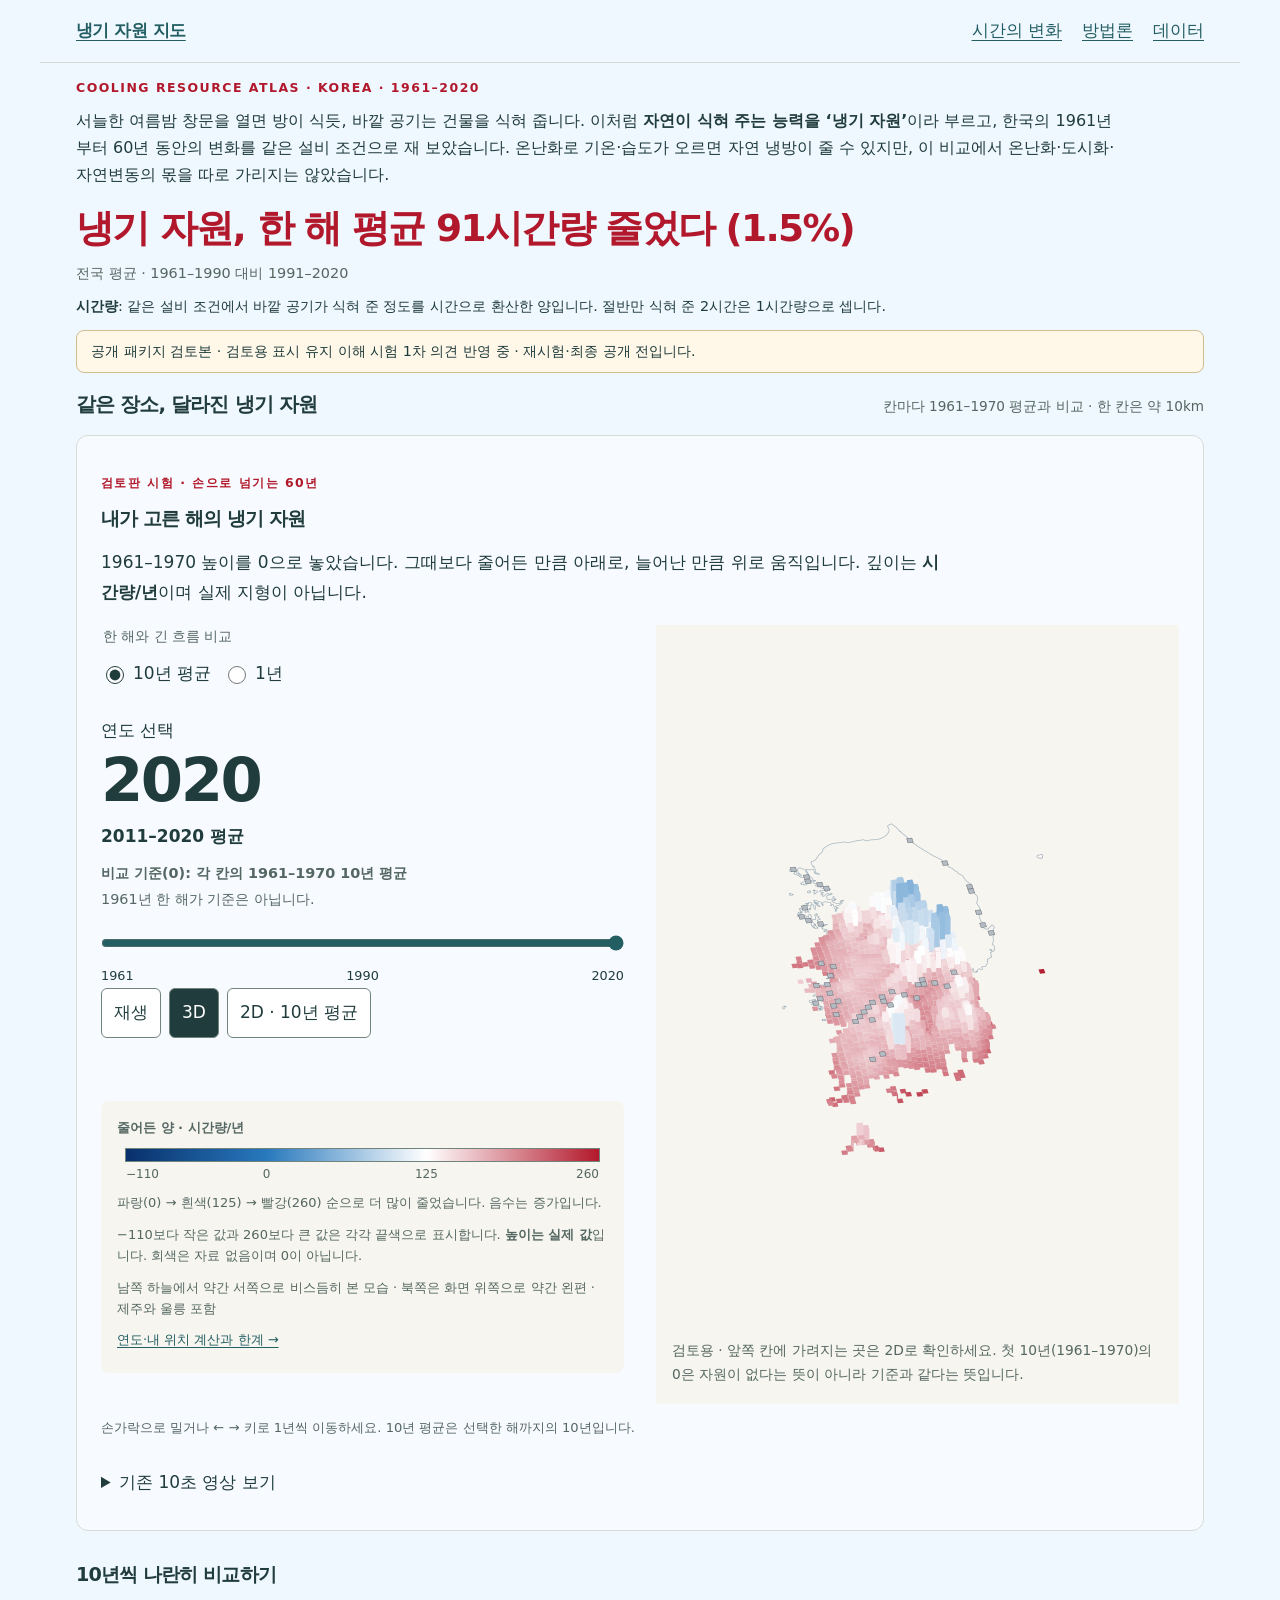
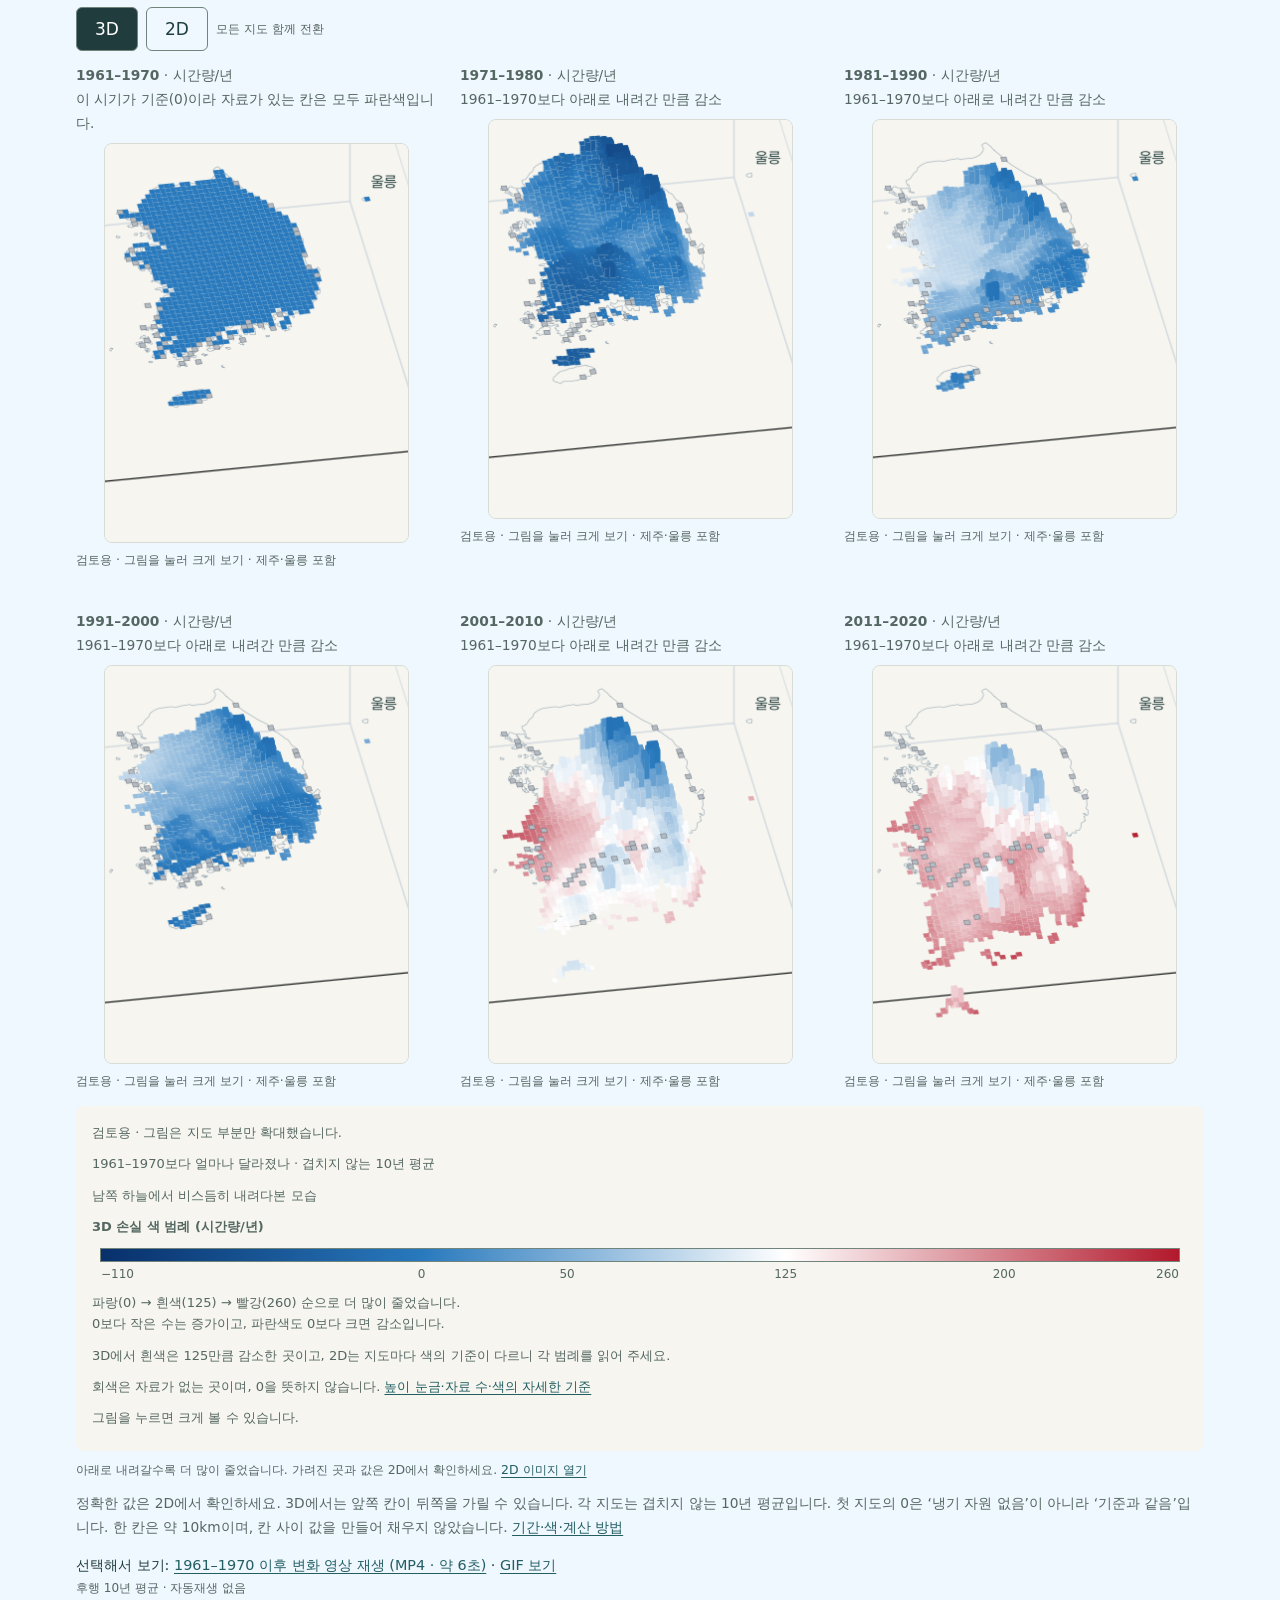
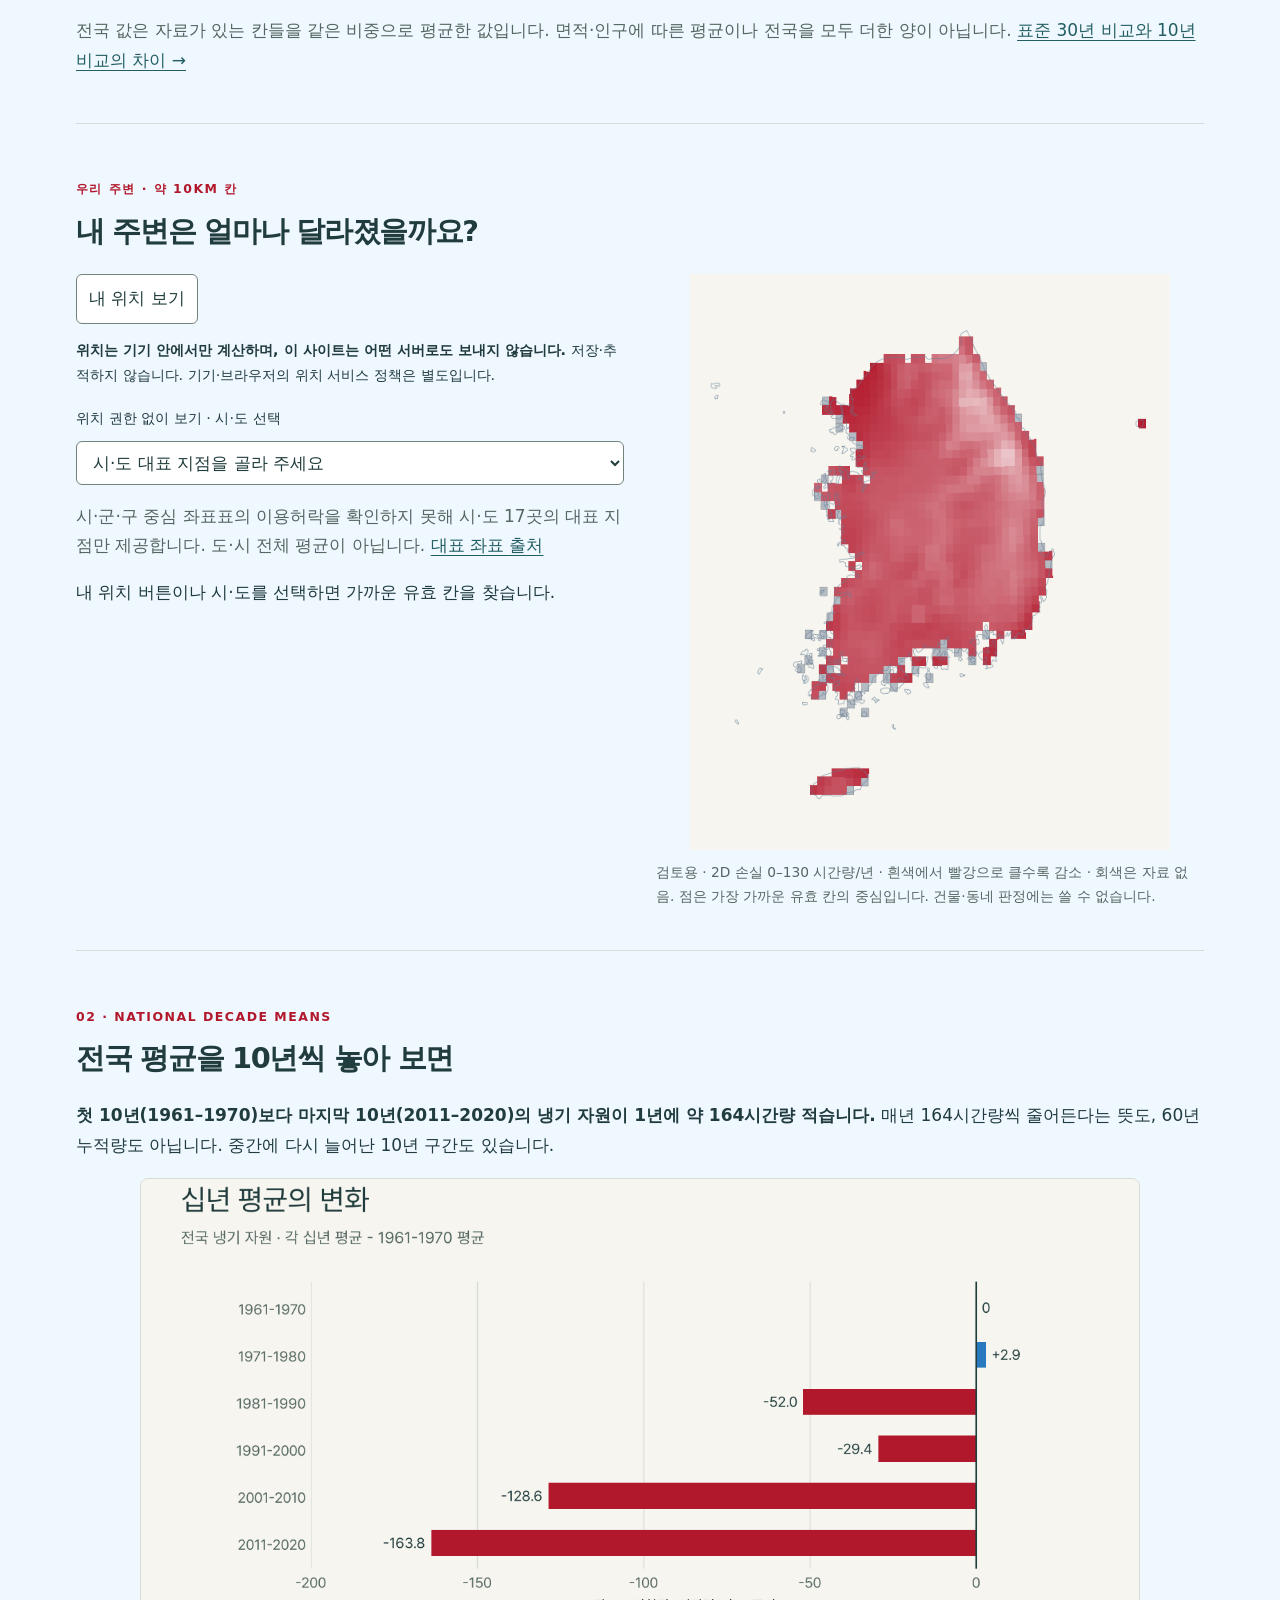
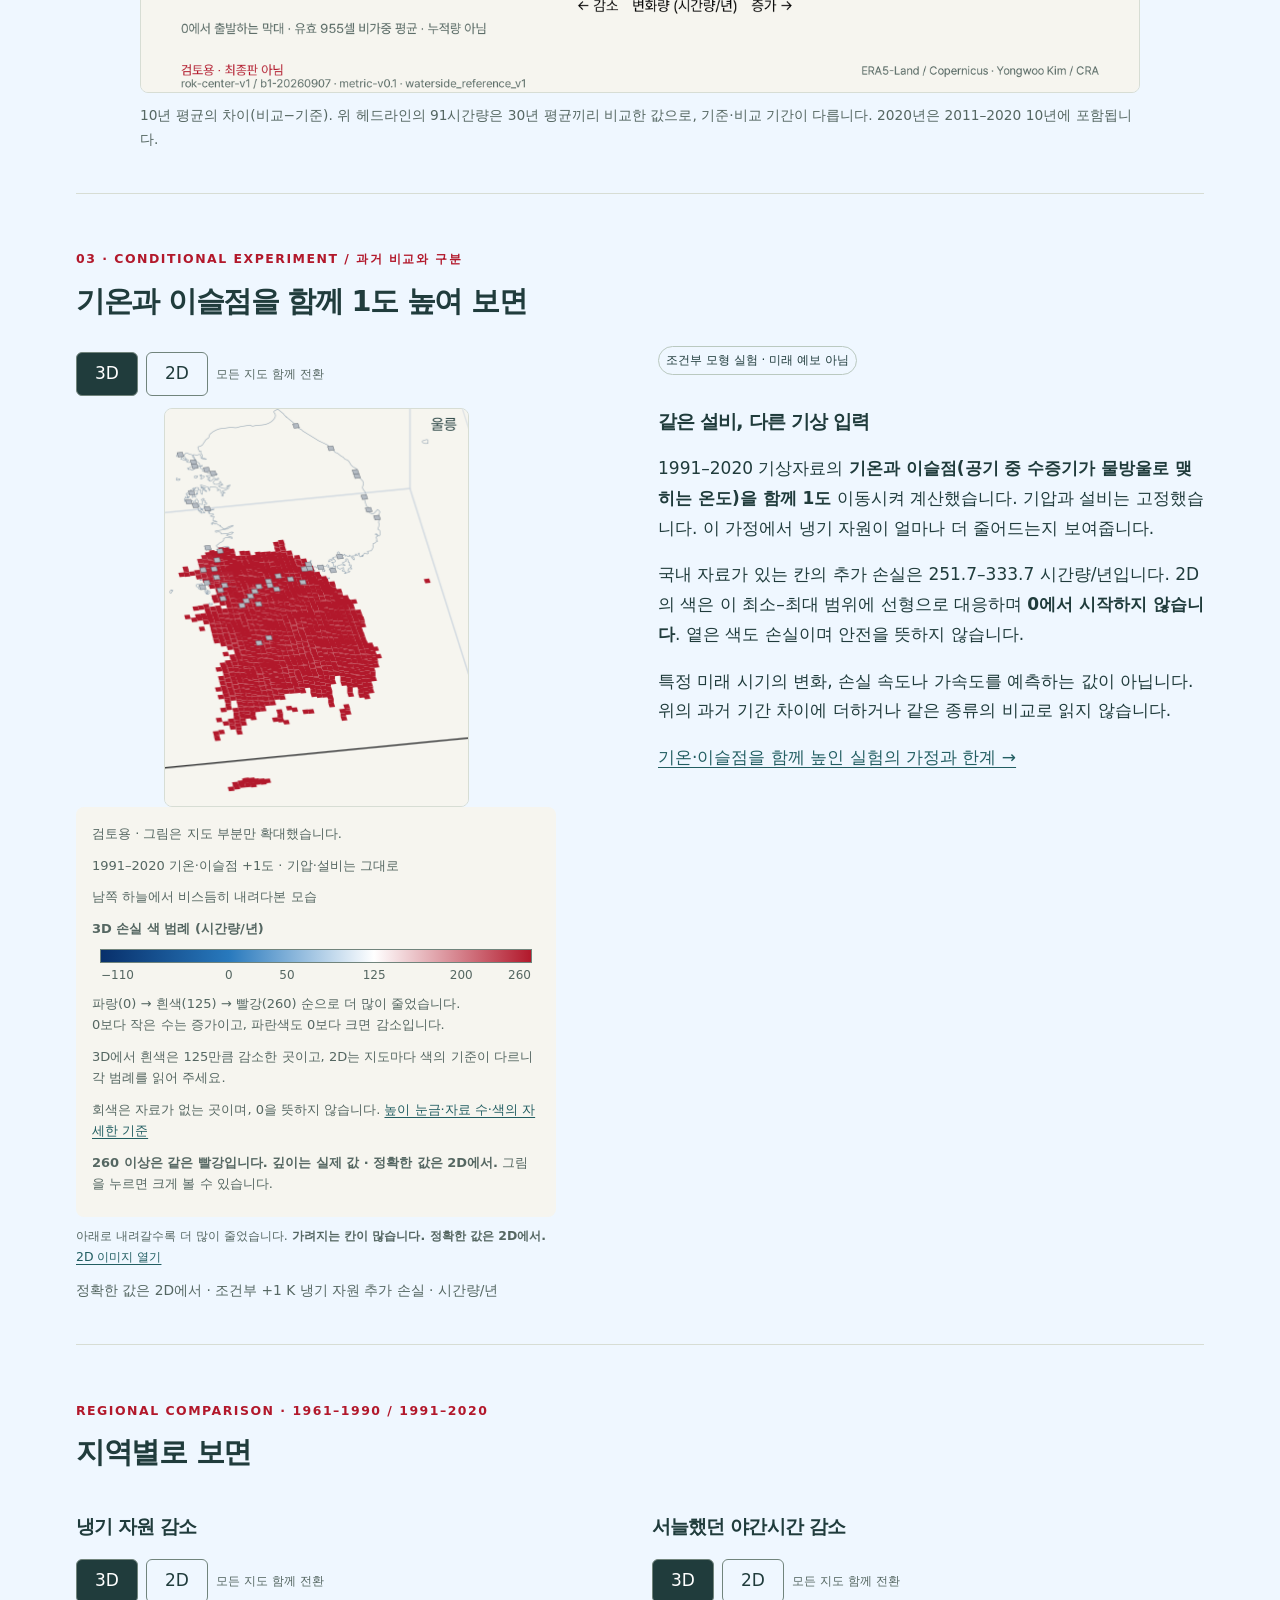
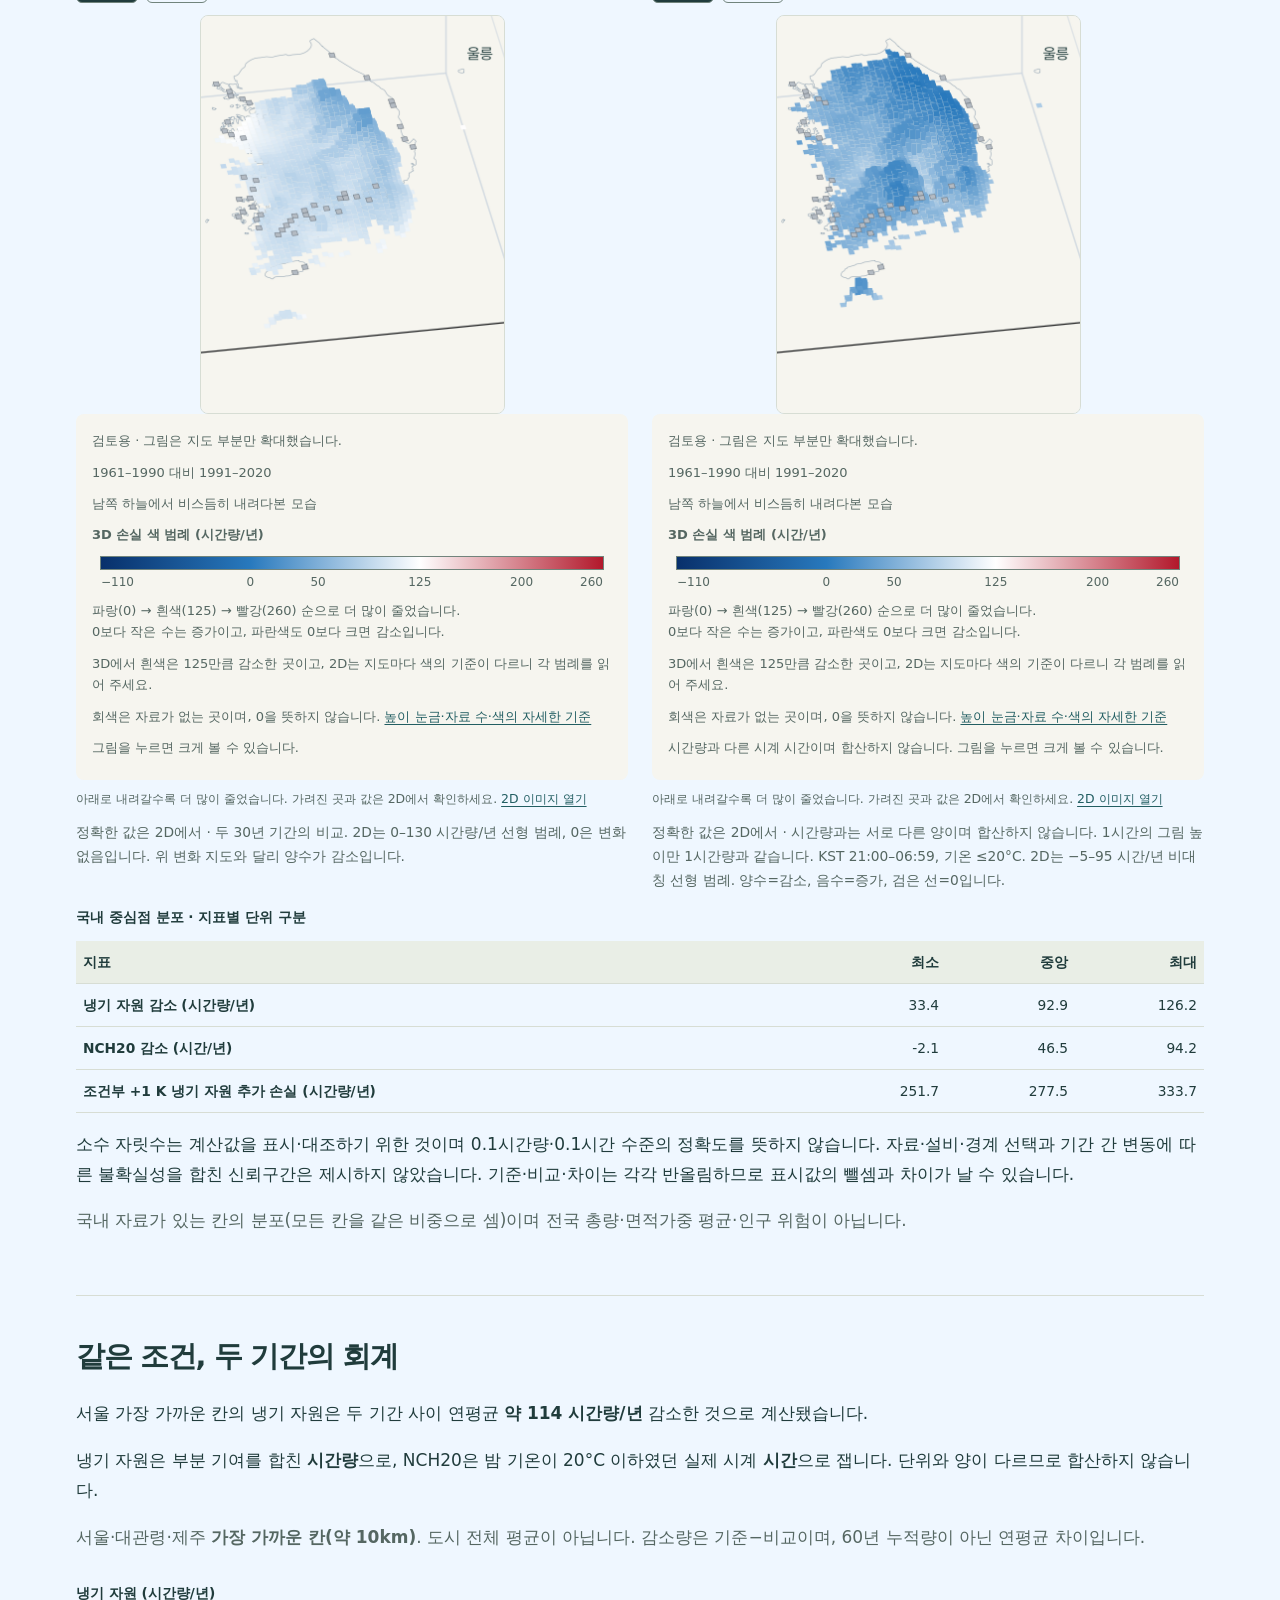
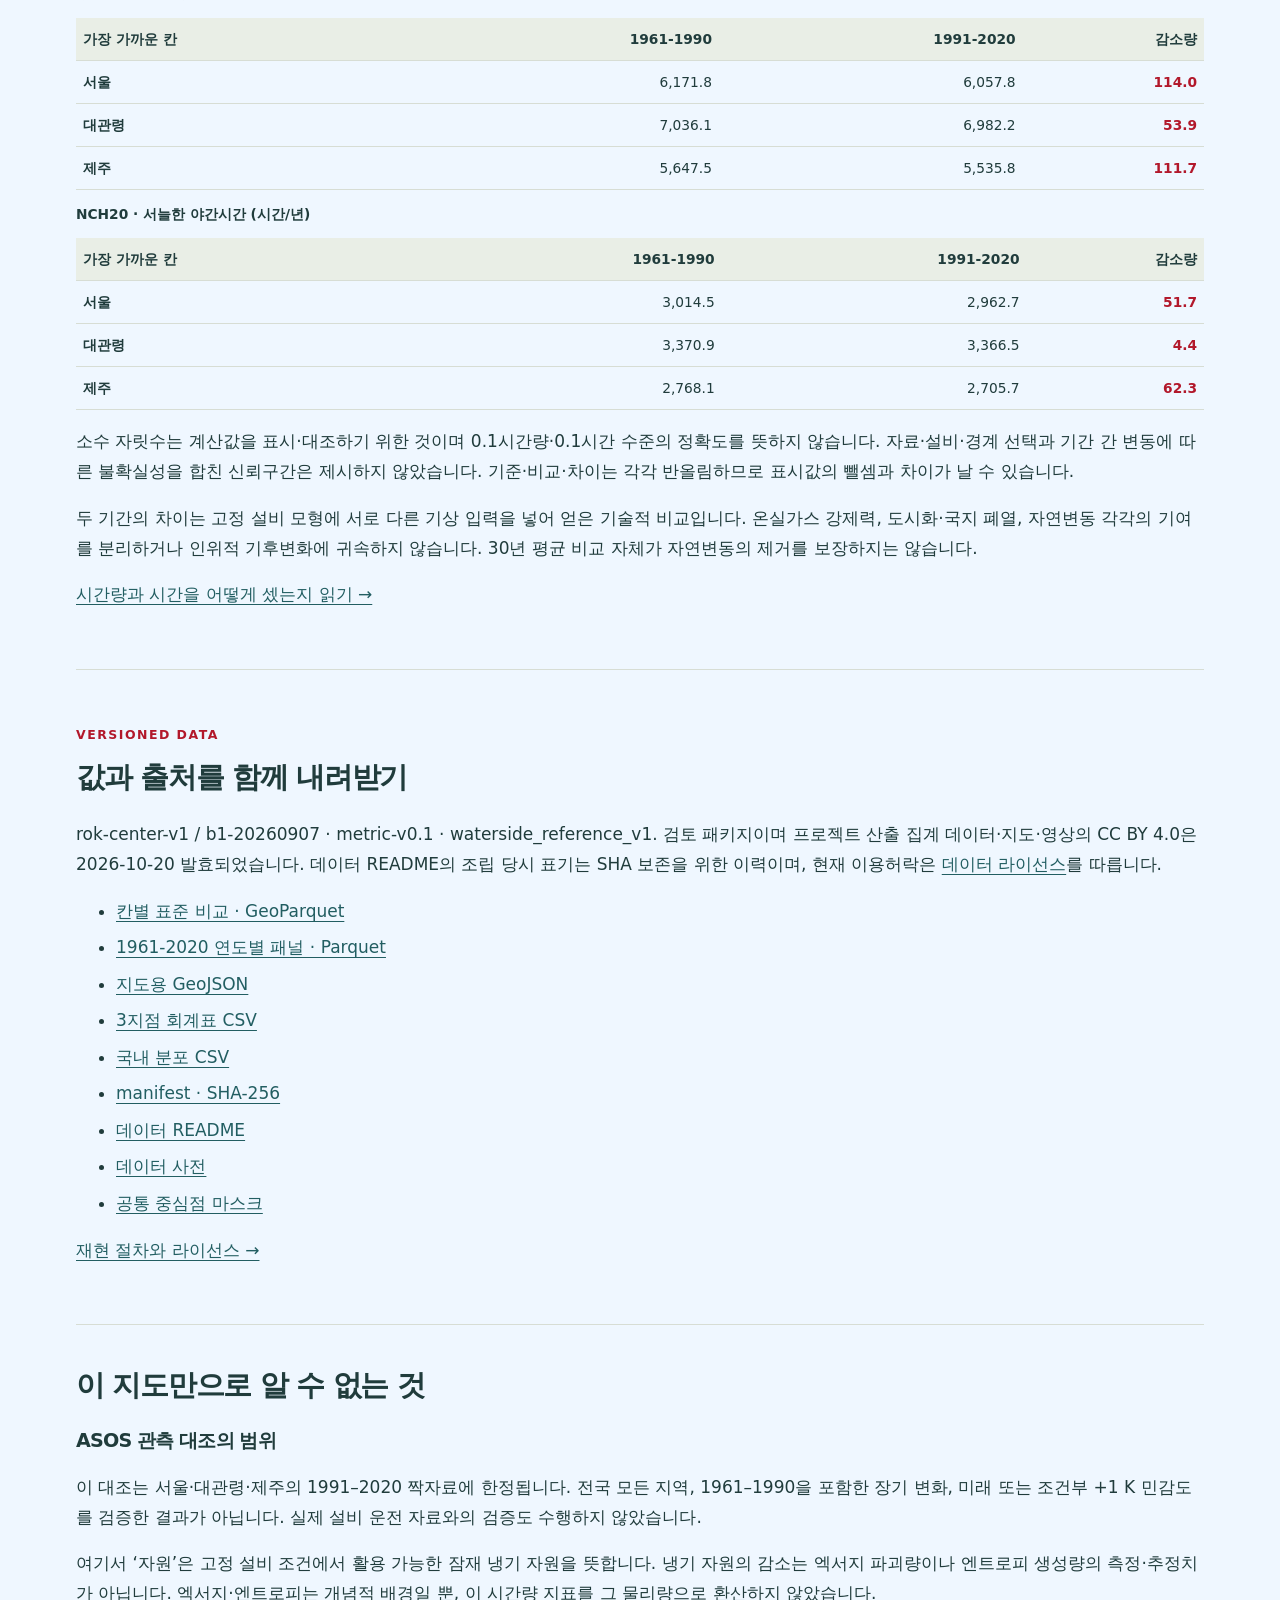
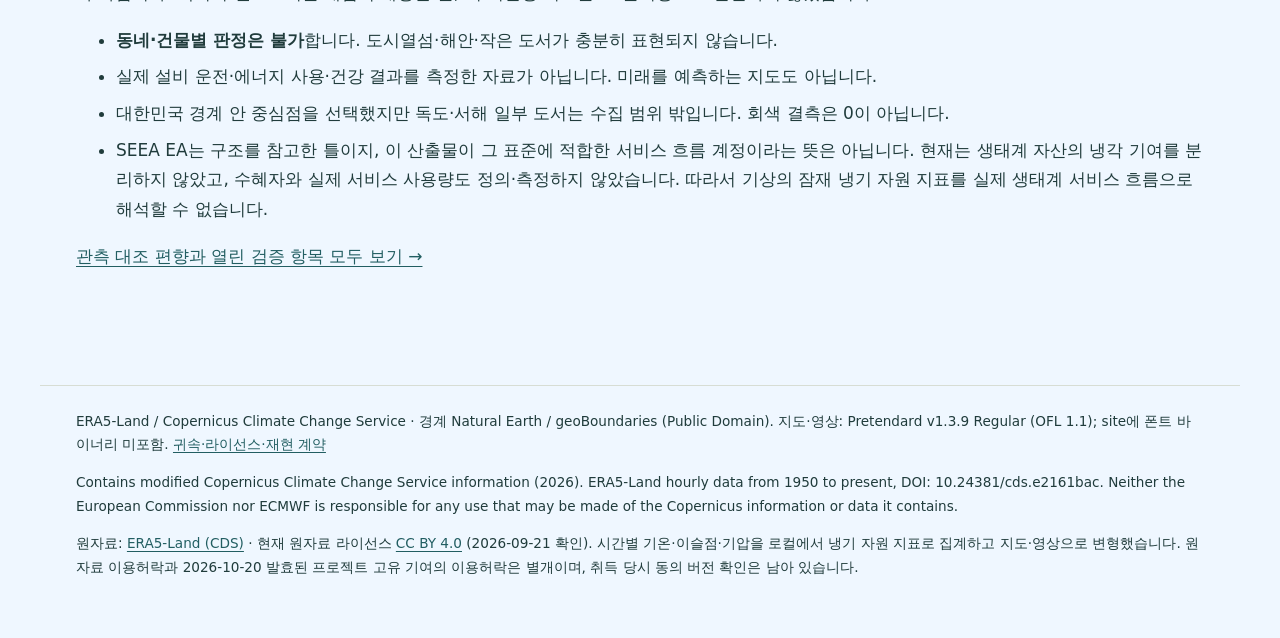
==== commit 4a27626b: "검토판 갱신: 3D 기준면 정렬·1961 주석 (원본 3491caa)" ====
--- a/index.html
+++ b/index.html
@@ -19,7 +19,8 @@
 <fieldset class="year-mode"><legend>한 해와 긴 흐름 비교</legend><label><input type="radio" name="year-mode" value="decade" checked> 10년 평균</label><label><input type="radio" name="year-mode" value="annual"> 1년</label></fieldset>
 <label for="year-slider">연도 선택 <strong id="year-current">2020</strong></label>
 <p id="year-period">2011–2020 평균</p>
-<input id="year-slider" type="range" min="1961" max="2020" value="2020" step="1" aria-describedby="slider-help year-period">
+<p id="year-baseline" class="muted"><strong>비교 기준(0): 각 칸의 1961–1970 10년 평균</strong><br>1961년 한 해가 기준은 아닙니다.</p>
+<input id="year-slider" type="range" min="1961" max="2020" value="2020" step="1" aria-describedby="slider-help year-period year-baseline">
 <div class="range-ends"><span>1961</span><span>1990</span><span>2020</span></div>
 
 <div class="interactive-buttons"><button id="year-play" type="button" aria-pressed="false">재생</button><button id="view-depth" type="button" aria-pressed="true">3D</button><button id="view-flat" type="button" aria-pressed="false">2D · 10년 평균</button></div>
@@ -27,12 +28,12 @@
 <p id="frame-status" role="status"></p></div>
 <noscript><p>연도 조작과 내 위치는 자바스크립트가 필요합니다. 아래 정적 지도와 데이터는 그대로 볼 수 있습니다.</p></noscript>
 </div>
-<figure class="interactive-scene"><img id="year-frame" src="assets/interactive/decade-2020.webp" width="280" height="695" alt="2011–2020 평균 냉기 자원 변화. 1961–1970보다 아래로 내려갈수록 감소. 회색은 자료 없음."><figcaption>검토용 · 앞쪽 칸에 가려지는 곳은 2D로 확인하세요. 첫 10년(1961–1970)의 0은 자원이 없다는 뜻이 아니라 기준과 같다는 뜻입니다.</figcaption></figure><div class="snapshot-guide"><p><strong>줄어든 양 · 시간량/년</strong></p><div class="snapshot-scale" aria-label="손실 −110 진파랑, 0 파랑, 125 흰색, 260 빨강"><span style="left:0%">−110</span><span style="left:29.73%">0</span><span style="left:63.51%">125</span><span style="left:100%">260</span></div><p>파랑(0) → 흰색(125) → 빨강(260) 순으로 더 많이 줄었습니다. 음수는 증가입니다.</p><p>−110보다 작은 값과 260보다 큰 값은 각각 끝색으로 표시합니다. <strong>높이는 실제 값</strong>입니다. 회색은 자료 없음이며 0이 아닙니다.</p><p>남쪽 하늘에서 약간 서쪽으로 비스듬히 본 모습 · 북쪽은 화면 위쪽으로 약간 왼편 · 제주와 울릉 포함</p><p><a href="methodology.html#interactive-method">연도·내 위치 계산과 한계 →</a></p></div>
+<figure class="interactive-scene"><img id="year-frame" src="assets/interactive/decade-2020.webp" width="280" height="695" alt="2011–2020 평균 냉기 자원 변화. 1961–1970보다 아래로 내려갈수록 감소. 회색은 자료 없음."><figcaption><p id="scene-note" class="scene-note" role="status" hidden></p>검토용 · 앞쪽 칸에 가려지는 곳은 2D로 확인하세요. 첫 10년(1961–1970)의 0은 자원이 없다는 뜻이 아니라 기준과 같다는 뜻입니다.</figcaption></figure><div class="snapshot-guide"><p><strong>줄어든 양 · 시간량/년</strong></p><div class="snapshot-scale" aria-label="손실 −110 진파랑, 0 파랑, 125 흰색, 260 빨강"><span style="left:0%">−110</span><span style="left:29.73%">0</span><span style="left:63.51%">125</span><span style="left:100%">260</span></div><p>파랑(0) → 흰색(125) → 빨강(260) 순으로 더 많이 줄었습니다. 음수는 증가입니다.</p><p>−110보다 작은 값과 260보다 큰 값은 각각 끝색으로 표시합니다. <strong>높이는 실제 값</strong>입니다. 회색은 자료 없음이며 0이 아닙니다.</p><p>남쪽 하늘에서 약간 서쪽으로 비스듬히 본 모습 · 북쪽은 화면 위쪽으로 약간 왼편 · 제주와 울릉 포함</p><p><a href="methodology.html#interactive-method">연도·내 위치 계산과 한계 →</a></p></div>
 </div>
 <p id="slider-help" class="muted">손가락으로 밀거나 ← → 키로 1년씩 이동하세요. 10년 평균은 선택한 해까지의 10년입니다.</p><details class="original-video"><summary>기존 10초 영상 보기</summary><video class="cooling-3d-video" controls playsinline preload="none" width="1200" height="900" aria-label="선택해서 재생하는 후행 10년 평균 3D 원본 영상"><source src="assets/cooling-3d-b.mp4" type="video/mp4"></video><p>그림 안 설명을 포함한 기존 영상입니다. 자동재생하지 않습니다.</p></details>
 </section>
 <h3>10년씩 나란히 비교하기</h3>
-<figure><div class="map-view" data-map-id="time-maps-desktop"><div class="map-toggle" role="group" aria-label="10년 변화 지도 보기 · 모든 지도 함께 전환" hidden><button type="button" data-map-mode="3d" aria-pressed="true">3D</button><button type="button" data-map-mode="2d" aria-pressed="false">2D</button><span>모든 지도 함께 전환</span></div><div data-map-panel="3d"><div class="mobile-decades"><figure><figcaption><strong>1961–1970</strong> · 시간량/년<br>1961–1970보다 아래로 내려간 만큼 감소</figcaption><a href="assets/decade-1961-1970-mobile.png" aria-label="1961–1970 3D 지도 크게 보기"><img loading="lazy" src="assets/decade-1961-1970-mobile.png" width="305" height="400" alt="1961–1970 냉기 자원 변화. 한 칸은 약 10km, 회색은 자료 없음."></a><p class="crop-note">검토용 · 그림을 눌러 크게 보기 · 제주·울릉 포함</p></figure><figure><figcaption><strong>1971–1980</strong> · 시간량/년<br>1961–1970보다 아래로 내려간 만큼 감소</figcaption><a href="assets/decade-1971-1980-mobile.png" aria-label="1971–1980 3D 지도 크게 보기"><img loading="lazy" src="assets/decade-1971-1980-mobile.png" width="305" height="400" alt="1971–1980 냉기 자원 변화. 한 칸은 약 10km, 회색은 자료 없음."></a><p class="crop-note">검토용 · 그림을 눌러 크게 보기 · 제주·울릉 포함</p></figure><figure><figcaption><strong>1981–1990</strong> · 시간량/년<br>1961–1970보다 아래로 내려간 만큼 감소</figcaption><a href="assets/decade-1981-1990-mobile.png" aria-label="1981–1990 3D 지도 크게 보기"><img loading="lazy" src="assets/decade-1981-1990-mobile.png" width="305" height="400" alt="1981–1990 냉기 자원 변화. 한 칸은 약 10km, 회색은 자료 없음."></a><p class="crop-note">검토용 · 그림을 눌러 크게 보기 · 제주·울릉 포함</p></figure><figure><figcaption><strong>1991–2000</strong> · 시간량/년<br>1961–1970보다 아래로 내려간 만큼 감소</figcaption><a href="assets/decade-1991-2000-mobile.png" aria-label="1991–2000 3D 지도 크게 보기"><img loading="lazy" src="assets/decade-1991-2000-mobile.png" width="305" height="400" alt="1991–2000 냉기 자원 변화. 한 칸은 약 10km, 회색은 자료 없음."></a><p class="crop-note">검토용 · 그림을 눌러 크게 보기 · 제주·울릉 포함</p></figure><figure><figcaption><strong>2001–2010</strong> · 시간량/년<br>1961–1970보다 아래로 내려간 만큼 감소</figcaption><a href="assets/decade-2001-2010-mobile.png" aria-label="2001–2010 3D 지도 크게 보기"><img loading="lazy" src="assets/decade-2001-2010-mobile.png" width="305" height="400" alt="2001–2010 냉기 자원 변화. 한 칸은 약 10km, 회색은 자료 없음."></a><p class="crop-note">검토용 · 그림을 눌러 크게 보기 · 제주·울릉 포함</p></figure><figure><figcaption><strong>2011–2020</strong> · 시간량/년<br>1961–1970보다 아래로 내려간 만큼 감소</figcaption><a href="assets/decade-2011-2020-mobile.png" aria-label="2011–2020 3D 지도 크게 보기"><img loading="lazy" src="assets/decade-2011-2020-mobile.png" width="305" height="400" alt="2011–2020 냉기 자원 변화. 한 칸은 약 10km, 회색은 자료 없음."></a><p class="crop-note">검토용 · 그림을 눌러 크게 보기 · 제주·울릉 포함</p></figure></div><div class="snapshot-guide"><p class="crop-note">검토용 · 그림은 지도 부분만 확대했습니다.</p><p>1961–1970보다 얼마나 달라졌나 · 겹치지 않는 10년 평균</p><p>남쪽 하늘에서 비스듬히 내려다본 모습</p><p><strong>3D 손실 색 범례 (시간량/년)</strong></p><div class="snapshot-scale" aria-label="손실 −110 진파랑, 0 파랑, 125 흰색, 260 빨강"><span style="left:0%">−110</span><span style="left:29.73%">0</span><span style="left:43.24%">50</span><span style="left:63.51%">125</span><span style="left:83.78%">200</span><span style="left:100%">260</span></div><p>파랑(0) → 흰색(125) → 빨강(260) 순으로 더 많이 줄었습니다.<br>0보다 작은 수는 증가이고, 파란색도 0보다 크면 감소입니다.</p><p>3D에서 흰색은 125만큼 감소한 곳이고, 2D는 지도마다 색의 기준이 다르니 각 범례를 읽어 주세요.</p><p>회색은 자료가 없는 곳이며, 0을 뜻하지 않습니다. <a href="methodology.html#three-d-method">높이 눈금·자료 수·색의 자세한 기준</a></p><p> 그림을 누르면 크게 볼 수 있습니다.</p></div></div><div data-map-panel="2d" hidden><a href="assets/time-maps-desktop.png" aria-label="10년 변화 지도 큰 원본 보기"><picture><source media="(max-width:760px)" srcset="assets/time-maps-mobile.png" width="780" height="960"><img src="assets/time-maps-desktop.png" width="1440" height="690" alt="1961–1970부터 2011–2020까지 여섯 10년의 냉기 자원 변화 지도. 각 칸의 첫 10년 평균이 기준 0이며 빨강은 감소, 파랑은 증가입니다. 모든 지도는 −300~+300 시간량/년 공통 선형 범례, 회색 빗금은 결측입니다."></picture></a></div><p class="map-reading">아래로 내려갈수록 더 많이 줄었습니다. 가려진 곳과 값은 2D에서 확인하세요. <a href="assets/time-maps-desktop.png">2D 이미지 열기</a></p></div>
+<figure><div class="map-view" data-map-id="time-maps-desktop"><div class="map-toggle" role="group" aria-label="10년 변화 지도 보기 · 모든 지도 함께 전환" hidden><button type="button" data-map-mode="3d" aria-pressed="true">3D</button><button type="button" data-map-mode="2d" aria-pressed="false">2D</button><span>모든 지도 함께 전환</span></div><div data-map-panel="3d"><div class="mobile-decades"><figure><figcaption><strong>1961–1970</strong> · 시간량/년<br>이 시기가 기준(0)이라 자료가 있는 칸은 모두 파란색입니다.</figcaption><a href="assets/decade-1961-1970-mobile.png" aria-label="1961–1970 3D 지도 크게 보기"><img loading="lazy" src="assets/decade-1961-1970-mobile.png" width="305" height="400" alt="1961–1970 냉기 자원 변화. 한 칸은 약 10km, 회색은 자료 없음."></a><p class="crop-note">검토용 · 그림을 눌러 크게 보기 · 제주·울릉 포함</p></figure><figure><figcaption><strong>1971–1980</strong> · 시간량/년<br>1961–1970보다 아래로 내려간 만큼 감소</figcaption><a href="assets/decade-1971-1980-mobile.png" aria-label="1971–1980 3D 지도 크게 보기"><img loading="lazy" src="assets/decade-1971-1980-mobile.png" width="305" height="400" alt="1971–1980 냉기 자원 변화. 한 칸은 약 10km, 회색은 자료 없음."></a><p class="crop-note">검토용 · 그림을 눌러 크게 보기 · 제주·울릉 포함</p></figure><figure><figcaption><strong>1981–1990</strong> · 시간량/년<br>1961–1970보다 아래로 내려간 만큼 감소</figcaption><a href="assets/decade-1981-1990-mobile.png" aria-label="1981–1990 3D 지도 크게 보기"><img loading="lazy" src="assets/decade-1981-1990-mobile.png" width="305" height="400" alt="1981–1990 냉기 자원 변화. 한 칸은 약 10km, 회색은 자료 없음."></a><p class="crop-note">검토용 · 그림을 눌러 크게 보기 · 제주·울릉 포함</p></figure><figure><figcaption><strong>1991–2000</strong> · 시간량/년<br>1961–1970보다 아래로 내려간 만큼 감소</figcaption><a href="assets/decade-1991-2000-mobile.png" aria-label="1991–2000 3D 지도 크게 보기"><img loading="lazy" src="assets/decade-1991-2000-mobile.png" width="305" height="400" alt="1991–2000 냉기 자원 변화. 한 칸은 약 10km, 회색은 자료 없음."></a><p class="crop-note">검토용 · 그림을 눌러 크게 보기 · 제주·울릉 포함</p></figure><figure><figcaption><strong>2001–2010</strong> · 시간량/년<br>1961–1970보다 아래로 내려간 만큼 감소</figcaption><a href="assets/decade-2001-2010-mobile.png" aria-label="2001–2010 3D 지도 크게 보기"><img loading="lazy" src="assets/decade-2001-2010-mobile.png" width="305" height="400" alt="2001–2010 냉기 자원 변화. 한 칸은 약 10km, 회색은 자료 없음."></a><p class="crop-note">검토용 · 그림을 눌러 크게 보기 · 제주·울릉 포함</p></figure><figure><figcaption><strong>2011–2020</strong> · 시간량/년<br>1961–1970보다 아래로 내려간 만큼 감소</figcaption><a href="assets/decade-2011-2020-mobile.png" aria-label="2011–2020 3D 지도 크게 보기"><img loading="lazy" src="assets/decade-2011-2020-mobile.png" width="305" height="400" alt="2011–2020 냉기 자원 변화. 한 칸은 약 10km, 회색은 자료 없음."></a><p class="crop-note">검토용 · 그림을 눌러 크게 보기 · 제주·울릉 포함</p></figure></div><div class="snapshot-guide"><p class="crop-note">검토용 · 그림은 지도 부분만 확대했습니다.</p><p>1961–1970보다 얼마나 달라졌나 · 겹치지 않는 10년 평균</p><p>남쪽 하늘에서 비스듬히 내려다본 모습</p><p><strong>3D 손실 색 범례 (시간량/년)</strong></p><div class="snapshot-scale" aria-label="손실 −110 진파랑, 0 파랑, 125 흰색, 260 빨강"><span style="left:0%">−110</span><span style="left:29.73%">0</span><span style="left:43.24%">50</span><span style="left:63.51%">125</span><span style="left:83.78%">200</span><span style="left:100%">260</span></div><p>파랑(0) → 흰색(125) → 빨강(260) 순으로 더 많이 줄었습니다.<br>0보다 작은 수는 증가이고, 파란색도 0보다 크면 감소입니다.</p><p>3D에서 흰색은 125만큼 감소한 곳이고, 2D는 지도마다 색의 기준이 다르니 각 범례를 읽어 주세요.</p><p>회색은 자료가 없는 곳이며, 0을 뜻하지 않습니다. <a href="methodology.html#three-d-method">높이 눈금·자료 수·색의 자세한 기준</a></p><p> 그림을 누르면 크게 볼 수 있습니다.</p></div></div><div data-map-panel="2d" hidden><a href="assets/time-maps-desktop.png" aria-label="10년 변화 지도 큰 원본 보기"><picture><source media="(max-width:760px)" srcset="assets/time-maps-mobile.png" width="780" height="960"><img src="assets/time-maps-desktop.png" width="1440" height="690" alt="1961–1970부터 2011–2020까지 여섯 10년의 냉기 자원 변화 지도. 각 칸의 첫 10년 평균이 기준 0이며 빨강은 감소, 파랑은 증가입니다. 모든 지도는 −300~+300 시간량/년 공통 선형 범례, 회색 빗금은 결측입니다."></picture></a></div><p class="map-reading">아래로 내려갈수록 더 많이 줄었습니다. 가려진 곳과 값은 2D에서 확인하세요. <a href="assets/time-maps-desktop.png">2D 이미지 열기</a></p></div>
 <figcaption>정확한 값은 2D에서 확인하세요. 3D에서는 앞쪽 칸이 뒤쪽을 가릴 수 있습니다. 각 지도는 겹치지 않는 10년 평균입니다. 첫 지도의 0은 ‘냉기 자원 없음’이 아니라 ‘기준과 같음’입니다. 한 칸은 약 10km이며, 칸 사이 값을 만들어 채우지 않았습니다. <a href="methodology.html#time-visuals">기간·색·계산 방법</a></figcaption></figure>
 
 <p class="optional-media">선택해서 보기: <a href="assets/ench-anomaly-10y.mp4">1961–1970 이후 변화 영상 재생 (MP4 · 약 6초)</a> · <a href="assets/ench-anomaly-10y.gif">GIF 보기</a> <small>후행 10년 평균 · 자동재생 없음</small></p>
--- a/assets/style.css
+++ b/assets/style.css
@@ -46,3 +46,7 @@
 @media(prefers-reduced-motion:reduce){body.time-story{background:#eff7ff!important}}
 .interactive-scene{grid-column:2;grid-row:1 / span 2}.interactive-layout>.snapshot-guide{grid-column:1;grid-row:2}#frame-status:empty{display:none}
 @media(max-width:760px){.interactive-layout{display:flex;flex-direction:column}.year-console{position:sticky;top:0;z-index:3;background:#f5f7f7;border-bottom:1px solid #71847c;padding:8px;width:100%;border-radius:8px}.year-mode{margin-bottom:4px}.year-mode legend{font-size:.75rem}.year-mode label{padding-top:4px;padding-bottom:4px}.year-console label[for=year-slider]{display:flex;align-items:center;gap:14px}#year-current{font-size:2.4rem}#year-period{font-size:.85rem;margin:2px 0}.interactive-buttons{margin-top:6px}.interactive-scene{width:100%;order:1}.interactive-layout>.snapshot-guide{order:2;width:100%}}
+
+/* D-43: explanation outside the raster, tied to the displayed scene. */
+.scene-note { margin: 0 0 .75rem; padding: .7rem; border-left: 3px solid #2879bd; background: #edf4fa; color: #203c3c; font-weight: 600; }
+#year-baseline { margin: .6rem 0; font-size: .9rem; }
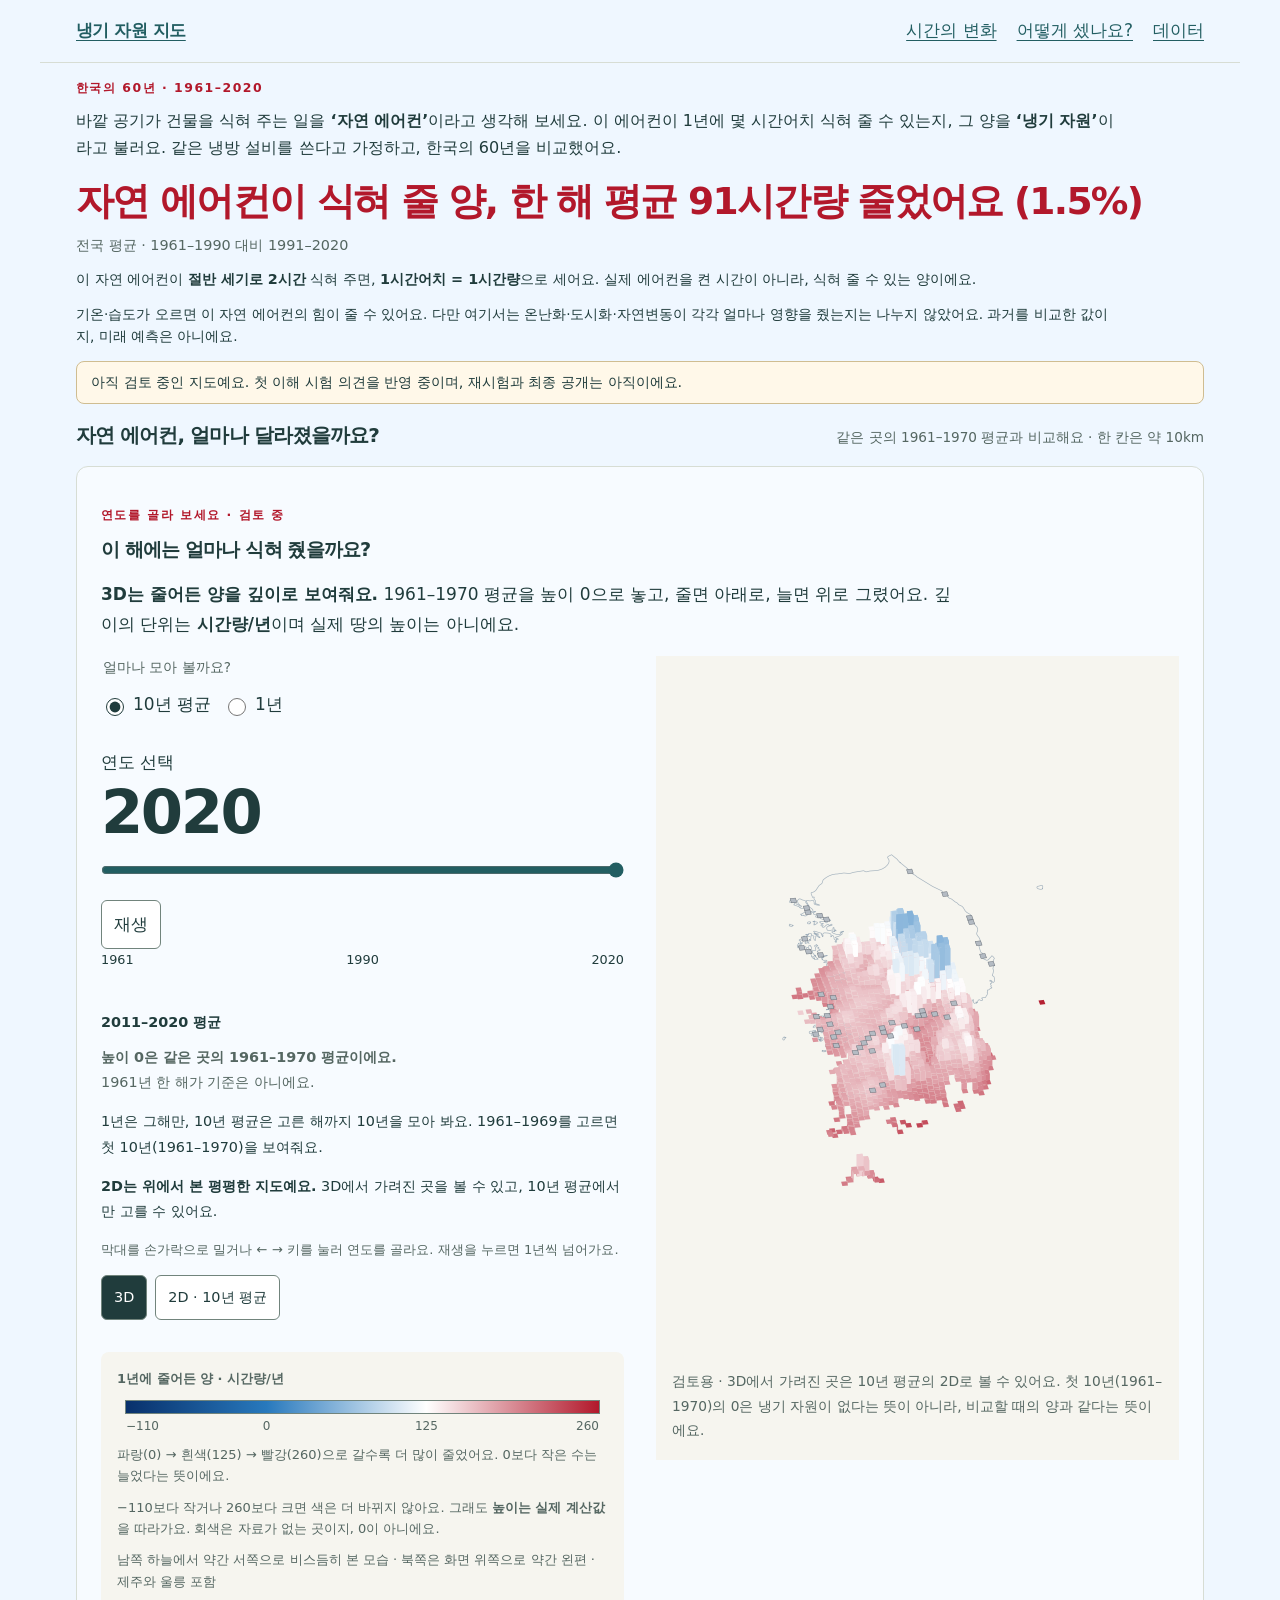
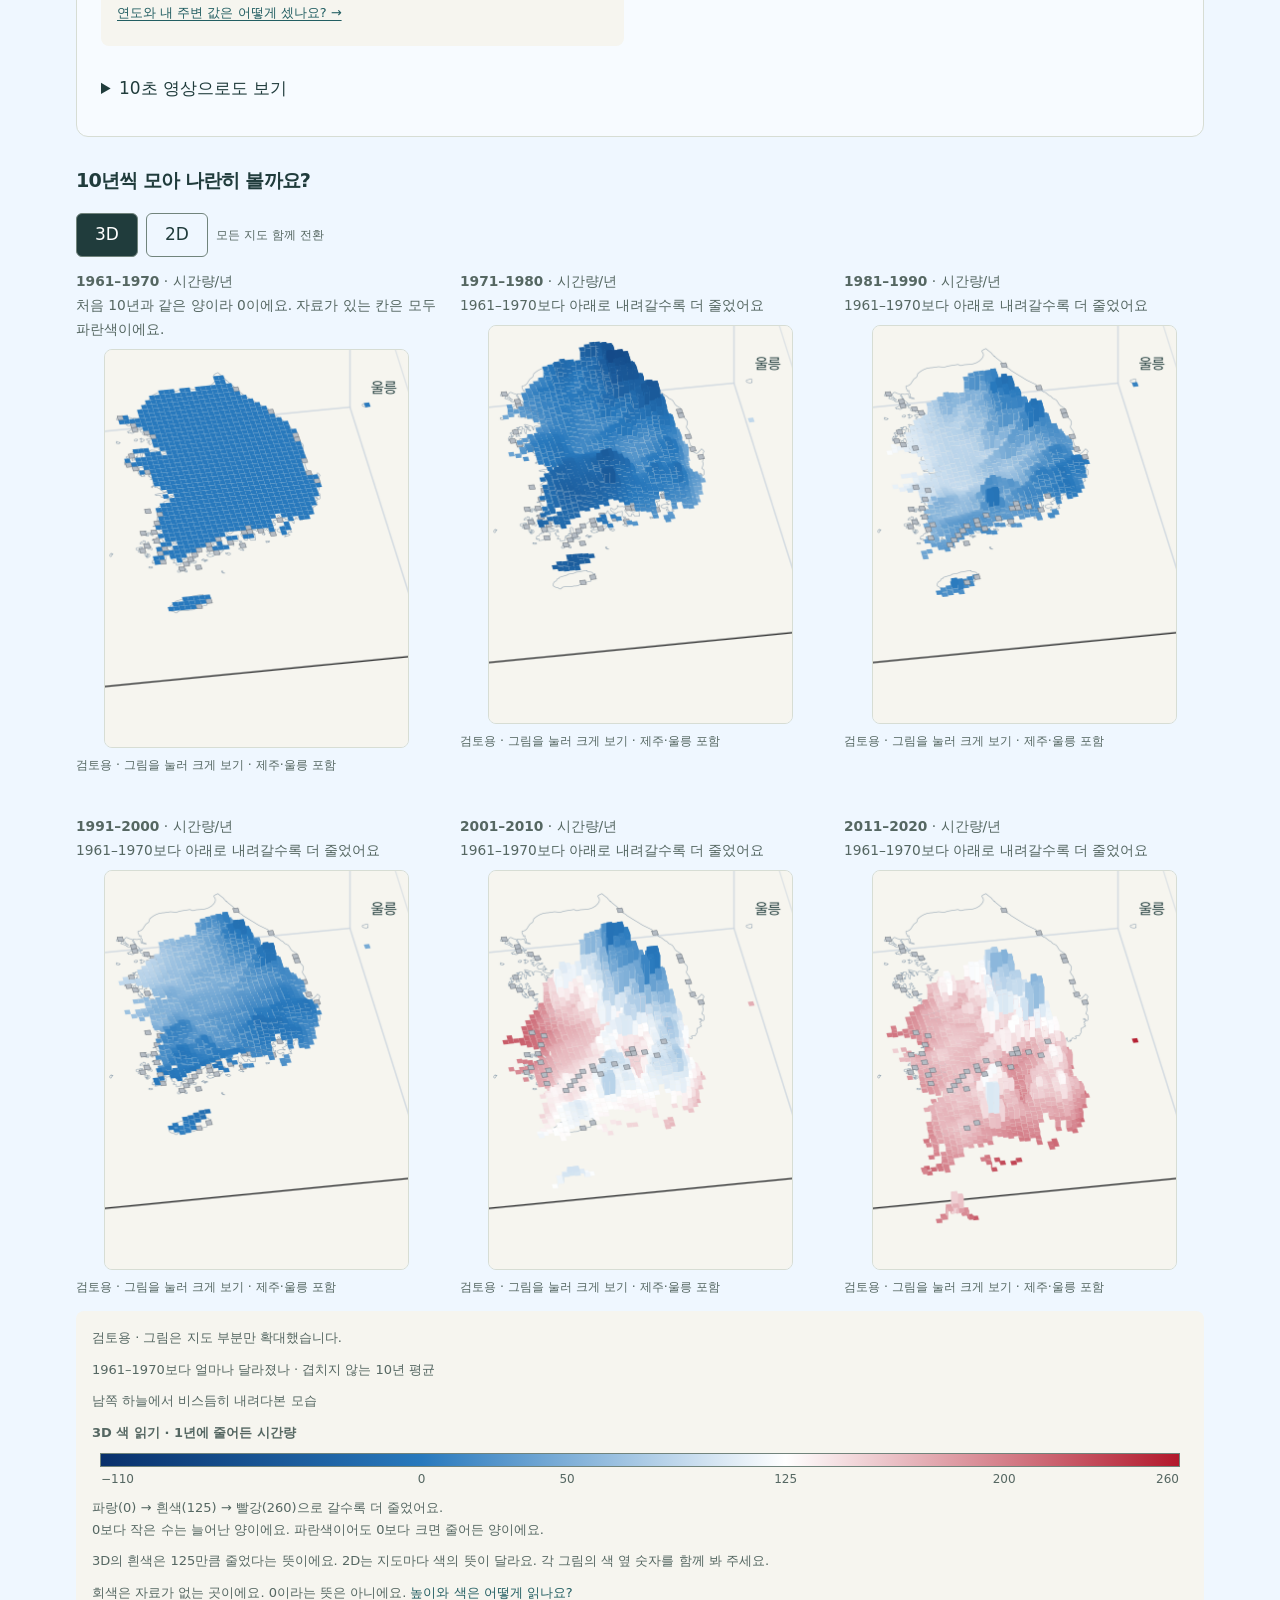
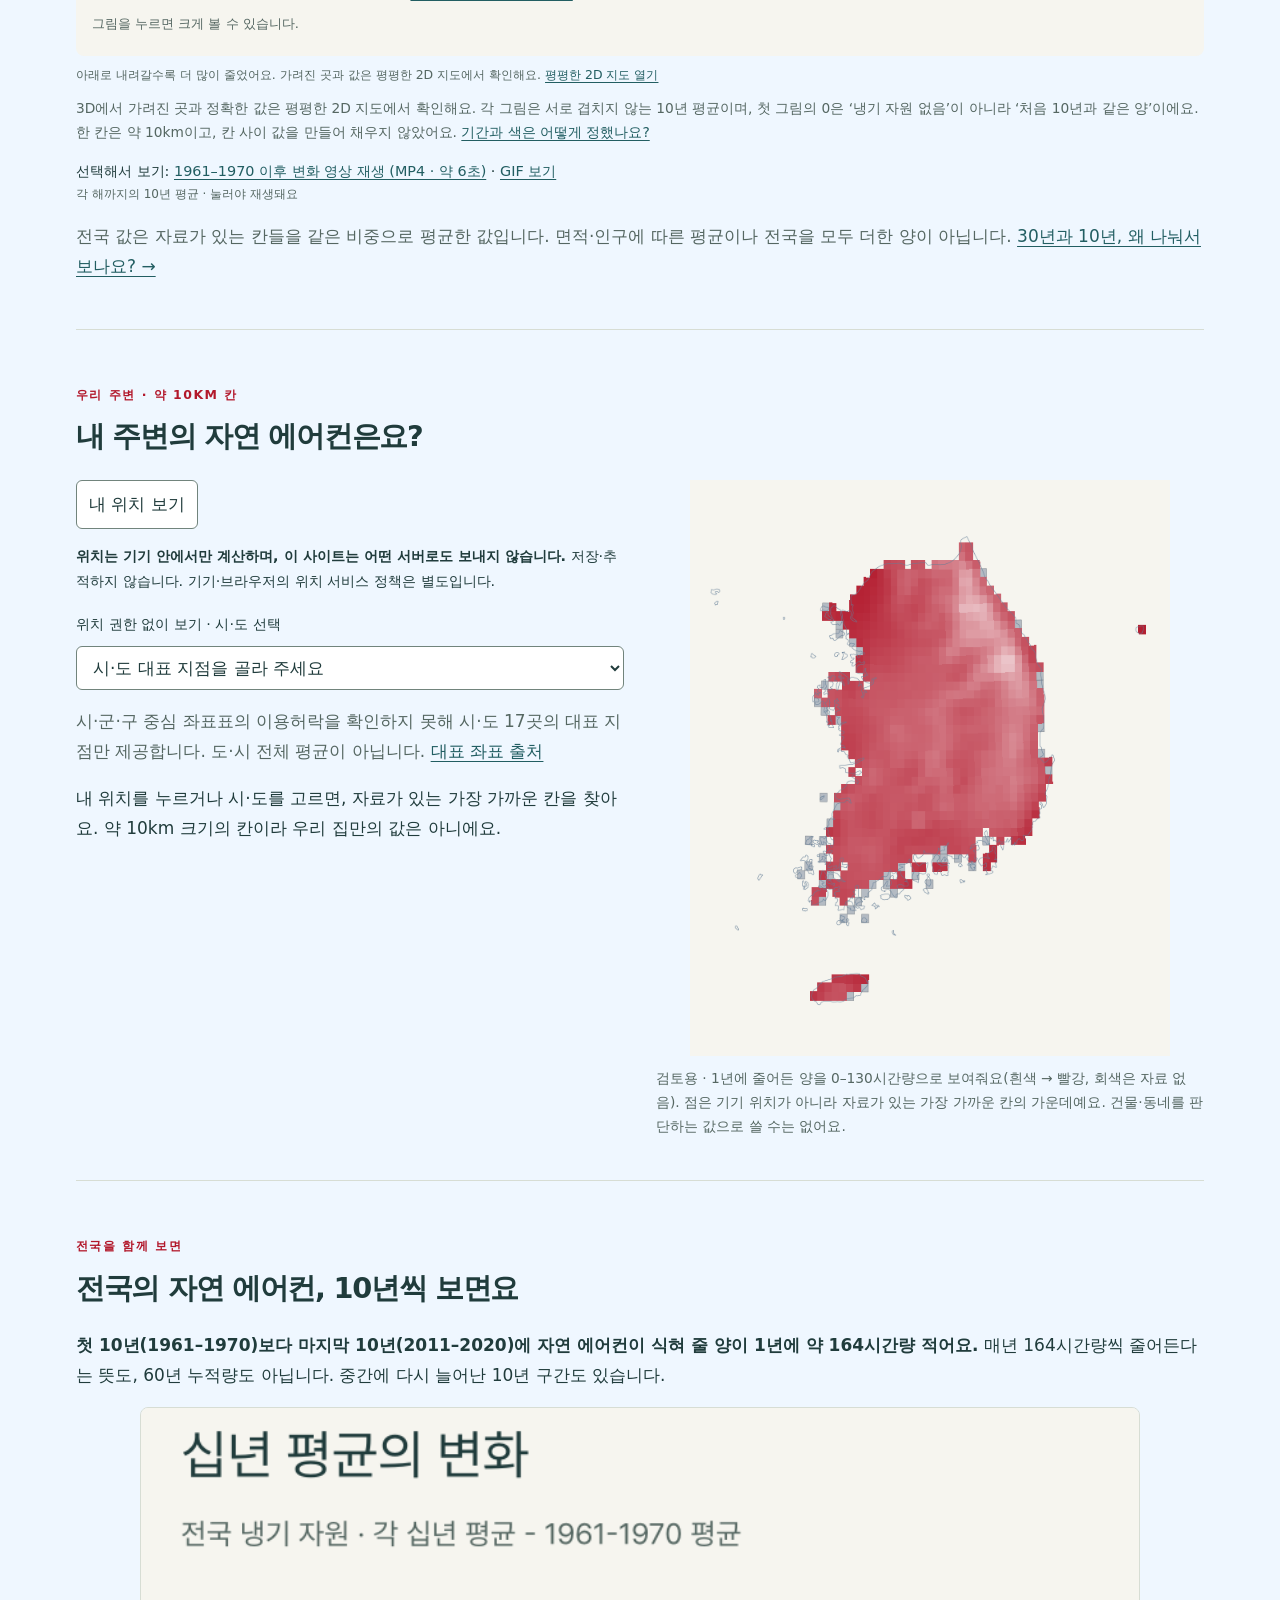
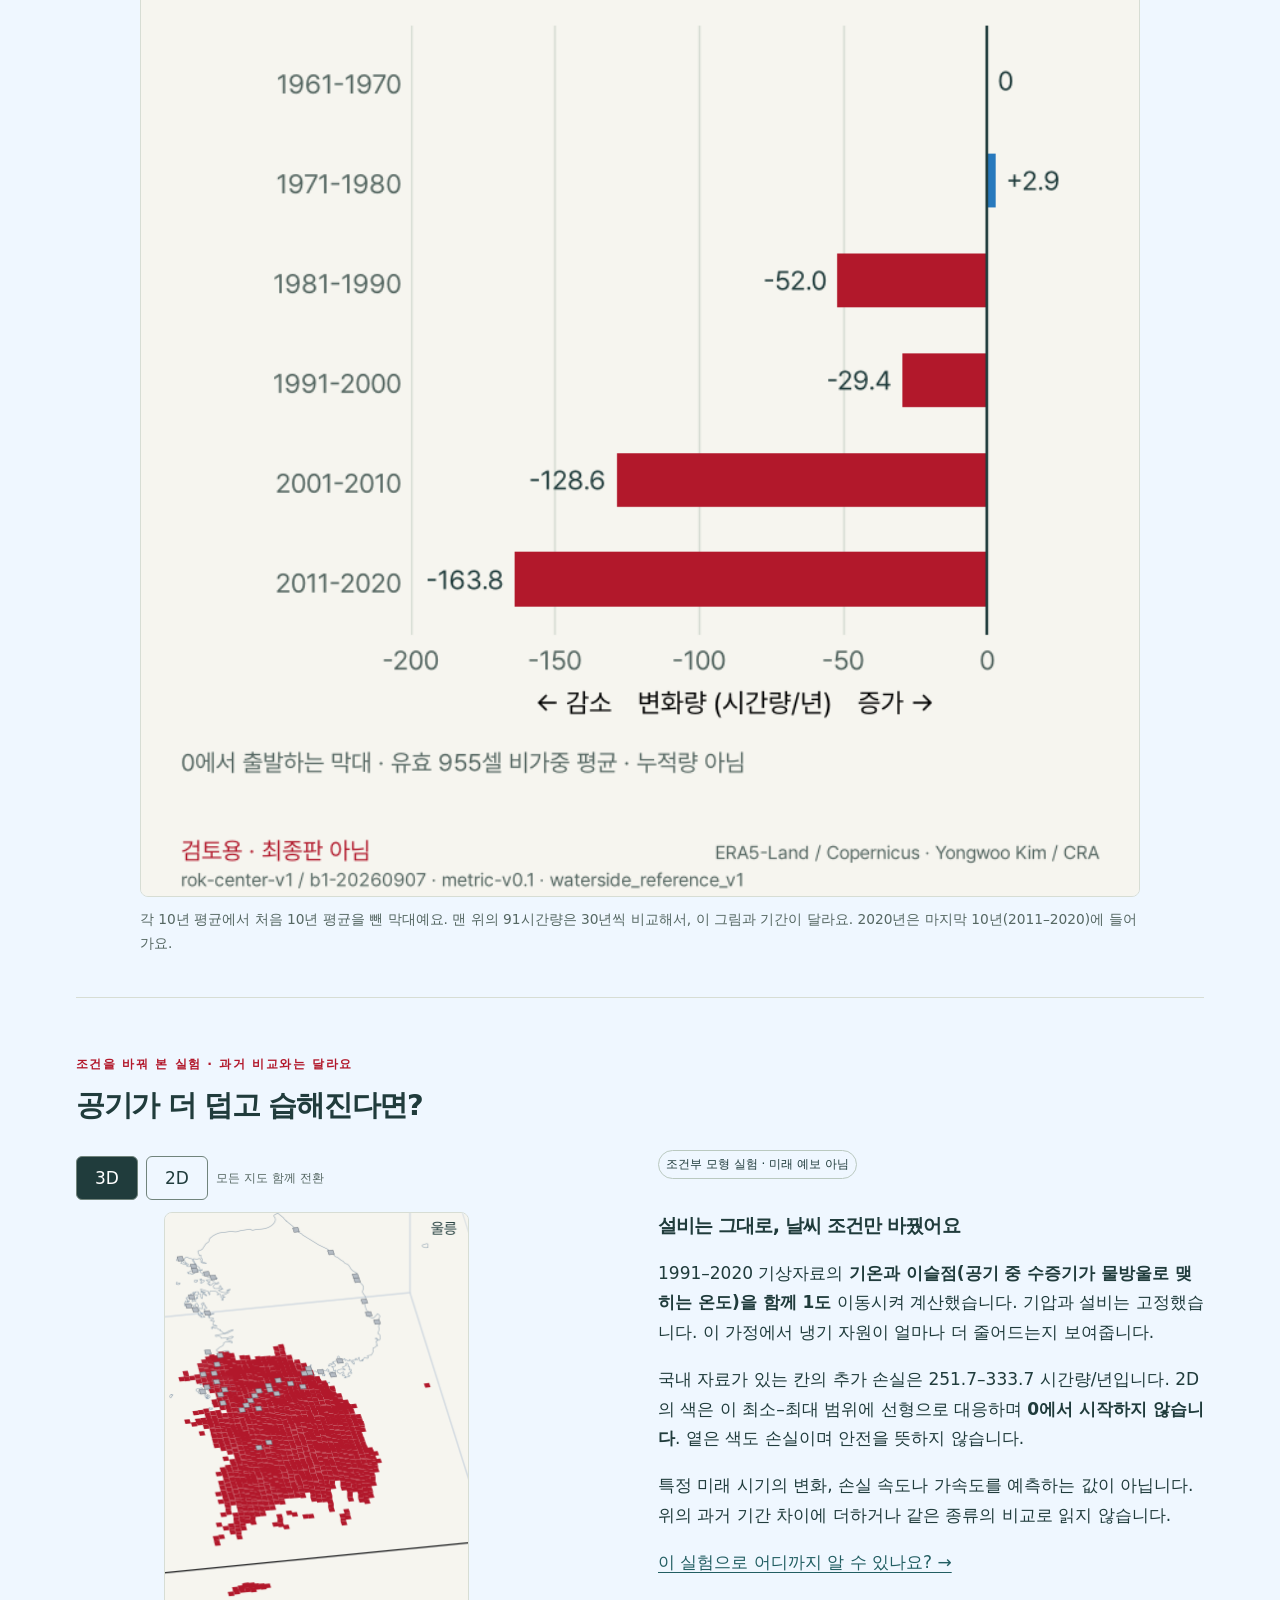
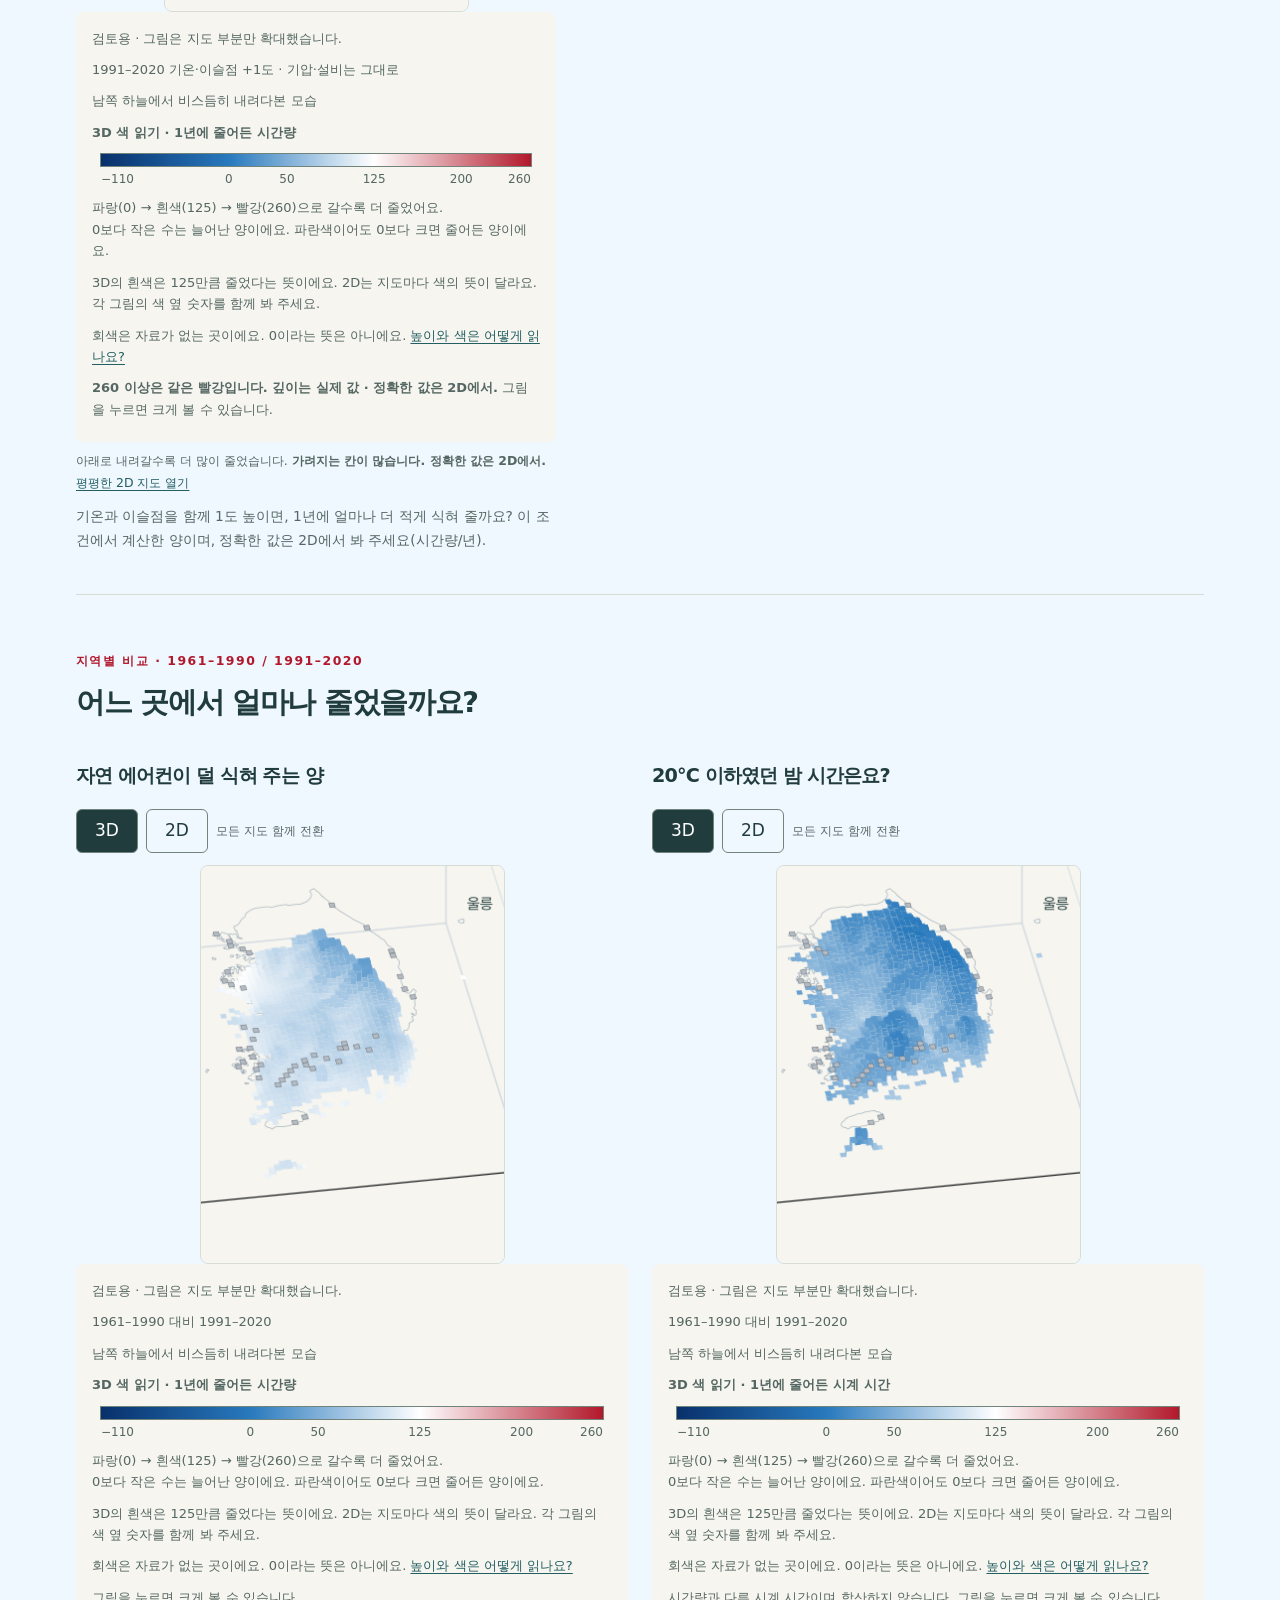
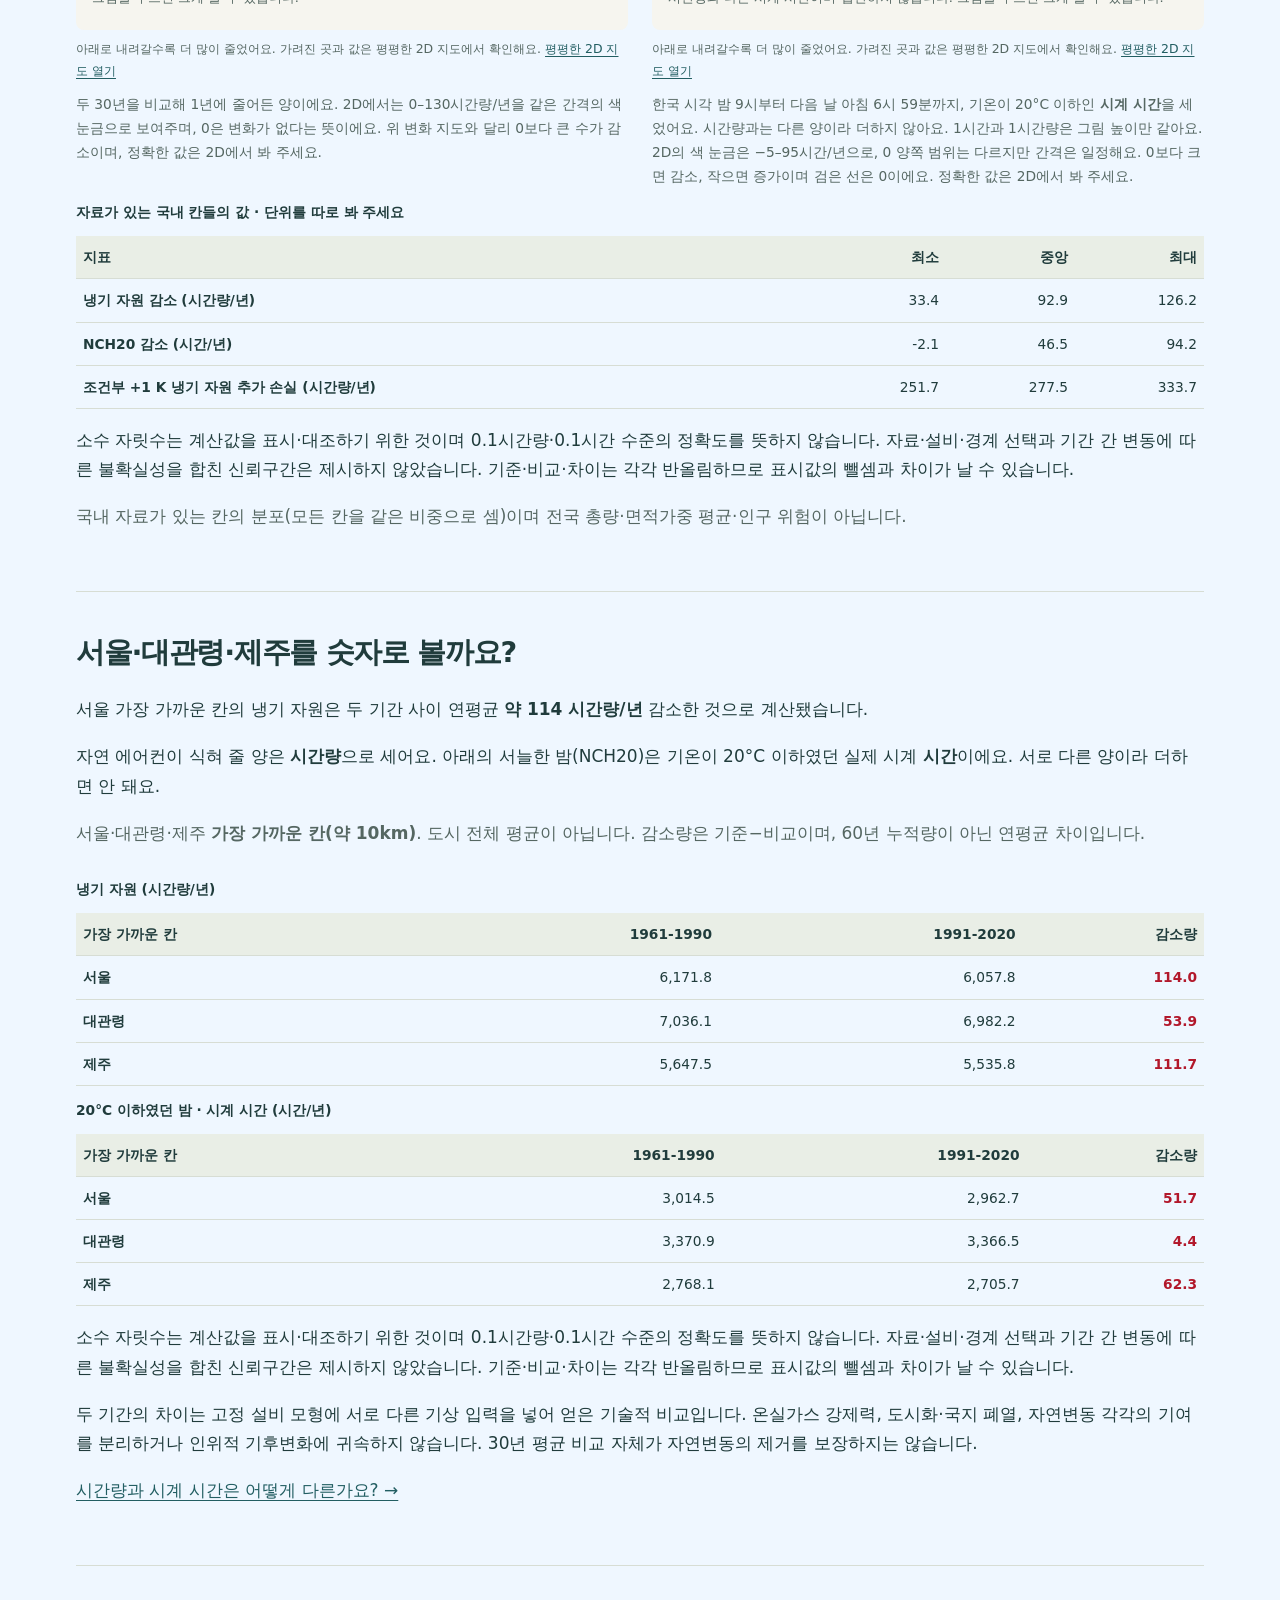
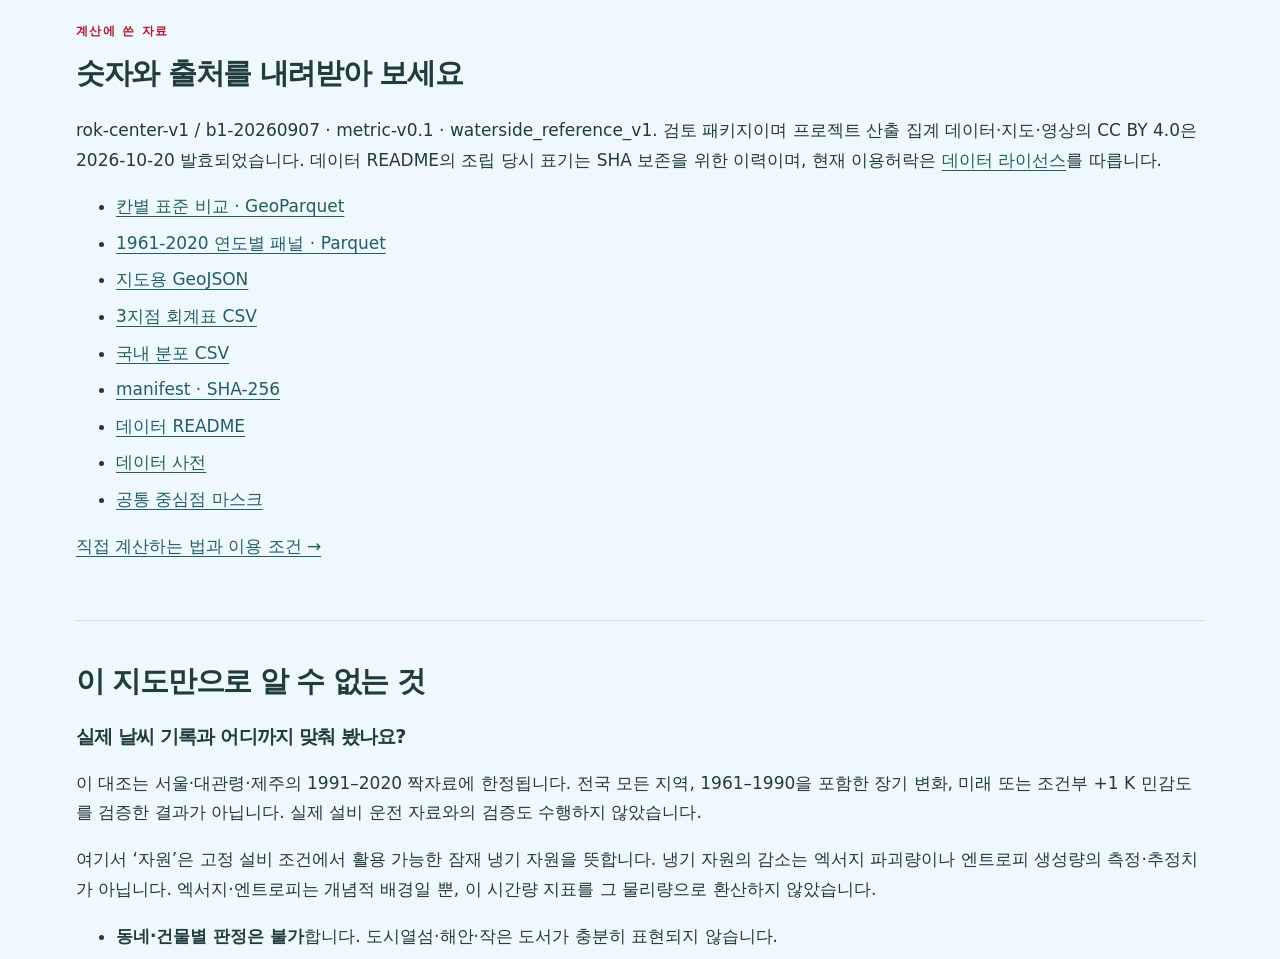
==== commit 6eab3172: "검토판 갱신: ELI5 첫 화면·모바일 제어판" ====
--- a/index.html
+++ b/index.html
@@ -1,72 +1,78 @@
 <!doctype html>
 <html lang="ko"><head><meta charset="utf-8"><meta name="viewport" content="width=device-width,initial-scale=1"><meta name="description" content="한국의 60년 기상자료로 살펴본 냉기 자원의 변화. 바깥 공기가 건물을 식혀 주는 능력이 얼마나 줄었는지 살펴봅니다."><title>냉기 자원 지도 — 자연이 식혀 주던 능력</title><link rel="stylesheet" href="assets/style.css"><script src="assets/map-view.js" defer></script><script src="assets/interactive-core.js" defer></script><script src="assets/interactive.js" defer></script></head>
 <body class="time-story"><a class="skip" href="#main">본문 바로가기</a>
-<header><a class="brand" href="index.html">냉기 자원 지도</a><nav aria-label="주요 메뉴"><a href="#time-maps">시간의 변화</a><a href="methodology.html">방법론</a><a href="#downloads">데이터</a></nav></header>
+<header><a class="brand" href="index.html">냉기 자원 지도</a><nav aria-label="주요 메뉴"><a href="#time-maps">시간의 변화</a><a href="methodology.html">어떻게 셌나요?</a><a href="#downloads">데이터</a></nav></header>
 <main id="main">
-<div class="story-intro"><p class="eyebrow">Cooling Resource Atlas · Korea · 1961–2020</p>
-<p class="plain-intro">서늘한 여름밤 창문을 열면 방이 식듯, 바깥 공기는 건물을 식혀 줍니다. 이처럼 <strong>자연이 식혀 주는 능력을 ‘냉기 자원’</strong>이라 부르고, 한국의 1961년부터 60년 동안의 변화를 같은 설비 조건으로 재 보았습니다. 온난화로 기온·습도가 오르면 자연 냉방이 줄 수 있지만, 이 비교에서 온난화·도시화·자연변동의 몫을 따로 가리지는 않았습니다.</p>
-<h1 class="resource-headline">냉기 자원, 한 해 평균<br> 91시간량 줄었다 (1.5%)</h1>
+<div class="story-intro"><p class="eyebrow">한국의 60년 · 1961–2020</p>
+<p class="plain-intro">바깥 공기가 건물을 식혀 주는 일을 <strong>‘자연 에어컨’</strong>이라고 생각해 보세요. 이 에어컨이 1년에 몇 시간어치 식혀 줄 수 있는지, 그 양을 <strong>‘냉기 자원’</strong>이라고 불러요. 같은 냉방 설비를 쓴다고 가정하고, 한국의 60년을 비교했어요.</p>
+<h1 class="resource-headline">자연 에어컨이 식혀 줄 양,<br> 한 해 평균 91시간량 줄었어요 (1.5%)</h1>
 <p class="headline"><span>전국 평균 · 1961–1990 대비 1991–2020</span></p>
-<p class="unit-definition"><strong>시간량</strong>: 같은 설비 조건에서 바깥 공기가 식혀 준 정도를 시간으로 환산한 양입니다. 절반만 식혀 준 2시간은 1시간량으로 셉니다.</p>
-<p class="status">공개 패키지 검토본 · 검토용 표시 유지 <br class="mobile-break">이해 시험 1차 의견 반영 중 · 재시험·최종 공개 전입니다.</p></div>
+<p class="unit-definition">이 자연 에어컨이 <strong>절반 세기로 2시간</strong> 식혀 주면, <strong>1시간어치 = 1시간량</strong>으로 세어요. 실제 에어컨을 켠 시간이 아니라, 식혀 줄 수 있는 양이에요.</p>
+<p class="intro-limits">기온·습도가 오르면 이 자연 에어컨의 힘이 줄 수 있어요. 다만 여기서는 온난화·도시화·자연변동이 각각 얼마나 영향을 줬는지는 나누지 않았어요. 과거를 비교한 값이지, 미래 예측은 아니에요.</p>
+<p class="status">아직 검토 중인 지도예요. <br class="mobile-break">첫 이해 시험 의견을 반영 중이며, 재시험과 최종 공개는 아직이에요.</p></div>
 <section id="time-maps" aria-labelledby="time-maps-title">
-<div class="section-label"><h2 id="time-maps-title">같은 장소, 달라진 냉기 자원</h2><p>칸마다 1961–1970 평균과 비교 · 한 칸은 약 10km</p></div>
+<div class="section-label"><h2 id="time-maps-title">자연 에어컨, 얼마나 달라졌을까요?</h2><p>같은 곳의 1961–1970 평균과 비교해요 · 한 칸은 약 10km</p></div>
 <section id="cooling-3d" aria-labelledby="cooling-3d-title">
-<p class="eyebrow">검토판 시험 · 손으로 넘기는 60년</p><h3 id="cooling-3d-title">내가 고른 해의 냉기 자원</h3>
-<p>1961–1970 높이를 0으로 놓았습니다. 그때보다 줄어든 만큼 아래로, 늘어난 만큼 위로 움직입니다. 깊이는 <strong>시간량/년</strong>이며 실제 지형이 아닙니다.</p>
-<p id="annual-note" class="status" hidden>해마다 날씨에 따라 크게 흔들립니다(±약 140시간량) — 추세는 10년 평균으로 보세요.<br><small>±140은 전국 평균 연간값의 변동 규모이며 모든 칸의 오차 범위가 아닙니다.</small></p><div class="interactive-layout">
-<div class="year-console"><div id="interactive-controls" hidden>
-<fieldset class="year-mode"><legend>한 해와 긴 흐름 비교</legend><label><input type="radio" name="year-mode" value="decade" checked> 10년 평균</label><label><input type="radio" name="year-mode" value="annual"> 1년</label></fieldset>
-<label for="year-slider">연도 선택 <strong id="year-current">2020</strong></label>
-<p id="year-period">2011–2020 평균</p>
-<p id="year-baseline" class="muted"><strong>비교 기준(0): 각 칸의 1961–1970 10년 평균</strong><br>1961년 한 해가 기준은 아닙니다.</p>
-<input id="year-slider" type="range" min="1961" max="2020" value="2020" step="1" aria-describedby="slider-help year-period year-baseline">
-<div class="range-ends"><span>1961</span><span>1990</span><span>2020</span></div>
+<p class="eyebrow">연도를 골라 보세요 · 검토 중</p><h3 id="cooling-3d-title">이 해에는 얼마나 식혀 줬을까요?</h3>
+<p><strong>3D는 줄어든 양을 깊이로 보여줘요.</strong> 1961–1970 평균을 높이 0으로 놓고, 줄면 아래로, 늘면 위로 그렸어요. 깊이의 단위는 <strong>시간량/년</strong>이며 실제 땅의 높이는 아니에요.</p>
+<div class="interactive-layout">
+<div class="year-console"><div id="interactive-controls" hidden><div class="year-bar">
+<fieldset class="year-mode"><legend>얼마나 모아 볼까요?</legend><label><input type="radio" name="year-mode" value="decade" checked> <span class="mode-label">10년<span class="mode-average"> 평균</span></span></label><label><input type="radio" name="year-mode" value="annual"> <span class="mode-label">1년</span></label></fieldset>
+<label for="year-slider"><span class="year-label">연도 선택</span> <strong id="year-current">2020</strong></label>
 
-<div class="interactive-buttons"><button id="year-play" type="button" aria-pressed="false">재생</button><button id="view-depth" type="button" aria-pressed="true">3D</button><button id="view-flat" type="button" aria-pressed="false">2D · 10년 평균</button></div>
 
-<p id="frame-status" role="status"></p></div>
+<input id="year-slider" type="range" min="1961" max="2020" value="2020" step="1" aria-describedby="slider-help year-period year-baseline mode-help">
+<button id="year-play" type="button" aria-pressed="false">재생</button></div><div class="range-ends"><span>1961</span><span>1990</span><span>2020</span></div>
+
+
+
+
+</div>
 <noscript><p>연도 조작과 내 위치는 자바스크립트가 필요합니다. 아래 정적 지도와 데이터는 그대로 볼 수 있습니다.</p></noscript>
 </div>
-<figure class="interactive-scene"><img id="year-frame" src="assets/interactive/decade-2020.webp" width="280" height="695" alt="2011–2020 평균 냉기 자원 변화. 1961–1970보다 아래로 내려갈수록 감소. 회색은 자료 없음."><figcaption><p id="scene-note" class="scene-note" role="status" hidden></p>검토용 · 앞쪽 칸에 가려지는 곳은 2D로 확인하세요. 첫 10년(1961–1970)의 0은 자원이 없다는 뜻이 아니라 기준과 같다는 뜻입니다.</figcaption></figure><div class="snapshot-guide"><p><strong>줄어든 양 · 시간량/년</strong></p><div class="snapshot-scale" aria-label="손실 −110 진파랑, 0 파랑, 125 흰색, 260 빨강"><span style="left:0%">−110</span><span style="left:29.73%">0</span><span style="left:63.51%">125</span><span style="left:100%">260</span></div><p>파랑(0) → 흰색(125) → 빨강(260) 순으로 더 많이 줄었습니다. 음수는 증가입니다.</p><p>−110보다 작은 값과 260보다 큰 값은 각각 끝색으로 표시합니다. <strong>높이는 실제 값</strong>입니다. 회색은 자료 없음이며 0이 아닙니다.</p><p>남쪽 하늘에서 약간 서쪽으로 비스듬히 본 모습 · 북쪽은 화면 위쪽으로 약간 왼편 · 제주와 울릉 포함</p><p><a href="methodology.html#interactive-method">연도·내 위치 계산과 한계 →</a></p></div>
+<figure class="interactive-scene"><img id="year-frame" src="assets/interactive/decade-2020.webp" width="280" height="695" alt="2011–2020 평균 냉기 자원 변화. 1961–1970보다 아래로 내려갈수록 감소. 회색은 자료 없음."><figcaption><p id="scene-note" class="scene-note" role="status" hidden></p>검토용 · 3D에서 가려진 곳은 10년 평균의 2D로 볼 수 있어요. 첫 10년(1961–1970)의 0은 냉기 자원이 없다는 뜻이 아니라, 비교할 때의 양과 같다는 뜻이에요.</figcaption></figure><div class="snapshot-guide"><p><strong>1년에 줄어든 양 · 시간량/년</strong></p><div class="snapshot-scale" aria-label="손실 −110 진파랑, 0 파랑, 125 흰색, 260 빨강"><span style="left:0%">−110</span><span style="left:29.73%">0</span><span style="left:63.51%">125</span><span style="left:100%">260</span></div><p>파랑(0) → 흰색(125) → 빨강(260)으로 갈수록 더 많이 줄었어요. 0보다 작은 수는 늘었다는 뜻이에요.</p><p>−110보다 작거나 260보다 크면 색은 더 바뀌지 않아요. 그래도 <strong>높이는 실제 계산값</strong>을 따라가요. 회색은 자료가 없는 곳이지, 0이 아니에요.</p><p>남쪽 하늘에서 약간 서쪽으로 비스듬히 본 모습 · 북쪽은 화면 위쪽으로 약간 왼편 · 제주와 울릉 포함</p><p><a href="methodology.html#interactive-method">연도와 내 주변 값은 어떻게 셌나요? →</a></p></div>
+<div class="scene-details">
+<p id="year-period">2011–2020 평균</p><p id="year-baseline" class="muted"><strong>높이 0은 같은 곳의 1961–1970 평균이에요.</strong><br>1961년 한 해가 기준은 아니에요.</p><p id="mode-help">1년은 그해만, 10년 평균은 고른 해까지 10년을 모아 봐요. 1961–1969를 고르면 첫 10년(1961–1970)을 보여줘요.</p>
+<p class="view-help"><strong>2D는 위에서 본 평평한 지도예요.</strong> 3D에서 가려진 곳을 볼 수 있고, 10년 평균에서만 고를 수 있어요.</p><p id="slider-help" class="muted">막대를 손가락으로 밀거나 ← → 키를 눌러 연도를 골라요. 재생을 누르면 1년씩 넘어가요.</p><div id="view-controls" class="interactive-buttons" hidden><button id="view-depth" type="button" aria-pressed="true">3D</button><button id="view-flat" type="button" aria-pressed="false">2D · 10년 평균</button></div><p id="annual-note" class="status" hidden>한 해씩 보면 날씨에 따라 크게 오르내려요(±약 140시간량). 긴 흐름은 10년 평균으로 보세요.<br><small>±140은 전국 평균이 해마다 흔들리는 크기예요. 각 칸의 오차 범위는 아니에요.</small></p><p id="frame-status" role="status"></p>
 </div>
-<p id="slider-help" class="muted">손가락으로 밀거나 ← → 키로 1년씩 이동하세요. 10년 평균은 선택한 해까지의 10년입니다.</p><details class="original-video"><summary>기존 10초 영상 보기</summary><video class="cooling-3d-video" controls playsinline preload="none" width="1200" height="900" aria-label="선택해서 재생하는 후행 10년 평균 3D 원본 영상"><source src="assets/cooling-3d-b.mp4" type="video/mp4"></video><p>그림 안 설명을 포함한 기존 영상입니다. 자동재생하지 않습니다.</p></details>
+</div>
+<details class="original-video"><summary>10초 영상으로도 보기</summary><video class="cooling-3d-video" controls playsinline preload="none" width="1200" height="900" aria-label="선택해서 재생하는 후행 10년 평균 3D 원본 영상"><source src="assets/cooling-3d-b.mp4" type="video/mp4"></video><p>그림 안에도 설명이 있는 영상이에요. 재생을 눌러야 움직여요.</p></details>
 </section>
-<h3>10년씩 나란히 비교하기</h3>
-<figure><div class="map-view" data-map-id="time-maps-desktop"><div class="map-toggle" role="group" aria-label="10년 변화 지도 보기 · 모든 지도 함께 전환" hidden><button type="button" data-map-mode="3d" aria-pressed="true">3D</button><button type="button" data-map-mode="2d" aria-pressed="false">2D</button><span>모든 지도 함께 전환</span></div><div data-map-panel="3d"><div class="mobile-decades"><figure><figcaption><strong>1961–1970</strong> · 시간량/년<br>이 시기가 기준(0)이라 자료가 있는 칸은 모두 파란색입니다.</figcaption><a href="assets/decade-1961-1970-mobile.png" aria-label="1961–1970 3D 지도 크게 보기"><img loading="lazy" src="assets/decade-1961-1970-mobile.png" width="305" height="400" alt="1961–1970 냉기 자원 변화. 한 칸은 약 10km, 회색은 자료 없음."></a><p class="crop-note">검토용 · 그림을 눌러 크게 보기 · 제주·울릉 포함</p></figure><figure><figcaption><strong>1971–1980</strong> · 시간량/년<br>1961–1970보다 아래로 내려간 만큼 감소</figcaption><a href="assets/decade-1971-1980-mobile.png" aria-label="1971–1980 3D 지도 크게 보기"><img loading="lazy" src="assets/decade-1971-1980-mobile.png" width="305" height="400" alt="1971–1980 냉기 자원 변화. 한 칸은 약 10km, 회색은 자료 없음."></a><p class="crop-note">검토용 · 그림을 눌러 크게 보기 · 제주·울릉 포함</p></figure><figure><figcaption><strong>1981–1990</strong> · 시간량/년<br>1961–1970보다 아래로 내려간 만큼 감소</figcaption><a href="assets/decade-1981-1990-mobile.png" aria-label="1981–1990 3D 지도 크게 보기"><img loading="lazy" src="assets/decade-1981-1990-mobile.png" width="305" height="400" alt="1981–1990 냉기 자원 변화. 한 칸은 약 10km, 회색은 자료 없음."></a><p class="crop-note">검토용 · 그림을 눌러 크게 보기 · 제주·울릉 포함</p></figure><figure><figcaption><strong>1991–2000</strong> · 시간량/년<br>1961–1970보다 아래로 내려간 만큼 감소</figcaption><a href="assets/decade-1991-2000-mobile.png" aria-label="1991–2000 3D 지도 크게 보기"><img loading="lazy" src="assets/decade-1991-2000-mobile.png" width="305" height="400" alt="1991–2000 냉기 자원 변화. 한 칸은 약 10km, 회색은 자료 없음."></a><p class="crop-note">검토용 · 그림을 눌러 크게 보기 · 제주·울릉 포함</p></figure><figure><figcaption><strong>2001–2010</strong> · 시간량/년<br>1961–1970보다 아래로 내려간 만큼 감소</figcaption><a href="assets/decade-2001-2010-mobile.png" aria-label="2001–2010 3D 지도 크게 보기"><img loading="lazy" src="assets/decade-2001-2010-mobile.png" width="305" height="400" alt="2001–2010 냉기 자원 변화. 한 칸은 약 10km, 회색은 자료 없음."></a><p class="crop-note">검토용 · 그림을 눌러 크게 보기 · 제주·울릉 포함</p></figure><figure><figcaption><strong>2011–2020</strong> · 시간량/년<br>1961–1970보다 아래로 내려간 만큼 감소</figcaption><a href="assets/decade-2011-2020-mobile.png" aria-label="2011–2020 3D 지도 크게 보기"><img loading="lazy" src="assets/decade-2011-2020-mobile.png" width="305" height="400" alt="2011–2020 냉기 자원 변화. 한 칸은 약 10km, 회색은 자료 없음."></a><p class="crop-note">검토용 · 그림을 눌러 크게 보기 · 제주·울릉 포함</p></figure></div><div class="snapshot-guide"><p class="crop-note">검토용 · 그림은 지도 부분만 확대했습니다.</p><p>1961–1970보다 얼마나 달라졌나 · 겹치지 않는 10년 평균</p><p>남쪽 하늘에서 비스듬히 내려다본 모습</p><p><strong>3D 손실 색 범례 (시간량/년)</strong></p><div class="snapshot-scale" aria-label="손실 −110 진파랑, 0 파랑, 125 흰색, 260 빨강"><span style="left:0%">−110</span><span style="left:29.73%">0</span><span style="left:43.24%">50</span><span style="left:63.51%">125</span><span style="left:83.78%">200</span><span style="left:100%">260</span></div><p>파랑(0) → 흰색(125) → 빨강(260) 순으로 더 많이 줄었습니다.<br>0보다 작은 수는 증가이고, 파란색도 0보다 크면 감소입니다.</p><p>3D에서 흰색은 125만큼 감소한 곳이고, 2D는 지도마다 색의 기준이 다르니 각 범례를 읽어 주세요.</p><p>회색은 자료가 없는 곳이며, 0을 뜻하지 않습니다. <a href="methodology.html#three-d-method">높이 눈금·자료 수·색의 자세한 기준</a></p><p> 그림을 누르면 크게 볼 수 있습니다.</p></div></div><div data-map-panel="2d" hidden><a href="assets/time-maps-desktop.png" aria-label="10년 변화 지도 큰 원본 보기"><picture><source media="(max-width:760px)" srcset="assets/time-maps-mobile.png" width="780" height="960"><img src="assets/time-maps-desktop.png" width="1440" height="690" alt="1961–1970부터 2011–2020까지 여섯 10년의 냉기 자원 변화 지도. 각 칸의 첫 10년 평균이 기준 0이며 빨강은 감소, 파랑은 증가입니다. 모든 지도는 −300~+300 시간량/년 공통 선형 범례, 회색 빗금은 결측입니다."></picture></a></div><p class="map-reading">아래로 내려갈수록 더 많이 줄었습니다. 가려진 곳과 값은 2D에서 확인하세요. <a href="assets/time-maps-desktop.png">2D 이미지 열기</a></p></div>
-<figcaption>정확한 값은 2D에서 확인하세요. 3D에서는 앞쪽 칸이 뒤쪽을 가릴 수 있습니다. 각 지도는 겹치지 않는 10년 평균입니다. 첫 지도의 0은 ‘냉기 자원 없음’이 아니라 ‘기준과 같음’입니다. 한 칸은 약 10km이며, 칸 사이 값을 만들어 채우지 않았습니다. <a href="methodology.html#time-visuals">기간·색·계산 방법</a></figcaption></figure>
+<h3>10년씩 모아 나란히 볼까요?</h3>
+<figure><div class="map-view" data-map-id="time-maps-desktop"><div class="map-toggle" role="group" aria-label="10년 변화 지도 보기 · 모든 지도 함께 전환" hidden><button type="button" data-map-mode="3d" aria-pressed="true">3D</button><button type="button" data-map-mode="2d" aria-pressed="false">2D</button><span>모든 지도 함께 전환</span></div><div data-map-panel="3d"><div class="mobile-decades"><figure><figcaption><strong>1961–1970</strong> · 시간량/년<br>처음 10년과 같은 양이라 0이에요. 자료가 있는 칸은 모두 파란색이에요.</figcaption><a href="assets/decade-1961-1970-mobile.png" aria-label="1961–1970 3D 지도 크게 보기"><img loading="lazy" src="assets/decade-1961-1970-mobile.png" width="305" height="400" alt="1961–1970 냉기 자원 변화. 한 칸은 약 10km, 회색은 자료 없음."></a><p class="crop-note">검토용 · 그림을 눌러 크게 보기 · 제주·울릉 포함</p></figure><figure><figcaption><strong>1971–1980</strong> · 시간량/년<br>1961–1970보다 아래로 내려갈수록 더 줄었어요</figcaption><a href="assets/decade-1971-1980-mobile.png" aria-label="1971–1980 3D 지도 크게 보기"><img loading="lazy" src="assets/decade-1971-1980-mobile.png" width="305" height="400" alt="1971–1980 냉기 자원 변화. 한 칸은 약 10km, 회색은 자료 없음."></a><p class="crop-note">검토용 · 그림을 눌러 크게 보기 · 제주·울릉 포함</p></figure><figure><figcaption><strong>1981–1990</strong> · 시간량/년<br>1961–1970보다 아래로 내려갈수록 더 줄었어요</figcaption><a href="assets/decade-1981-1990-mobile.png" aria-label="1981–1990 3D 지도 크게 보기"><img loading="lazy" src="assets/decade-1981-1990-mobile.png" width="305" height="400" alt="1981–1990 냉기 자원 변화. 한 칸은 약 10km, 회색은 자료 없음."></a><p class="crop-note">검토용 · 그림을 눌러 크게 보기 · 제주·울릉 포함</p></figure><figure><figcaption><strong>1991–2000</strong> · 시간량/년<br>1961–1970보다 아래로 내려갈수록 더 줄었어요</figcaption><a href="assets/decade-1991-2000-mobile.png" aria-label="1991–2000 3D 지도 크게 보기"><img loading="lazy" src="assets/decade-1991-2000-mobile.png" width="305" height="400" alt="1991–2000 냉기 자원 변화. 한 칸은 약 10km, 회색은 자료 없음."></a><p class="crop-note">검토용 · 그림을 눌러 크게 보기 · 제주·울릉 포함</p></figure><figure><figcaption><strong>2001–2010</strong> · 시간량/년<br>1961–1970보다 아래로 내려갈수록 더 줄었어요</figcaption><a href="assets/decade-2001-2010-mobile.png" aria-label="2001–2010 3D 지도 크게 보기"><img loading="lazy" src="assets/decade-2001-2010-mobile.png" width="305" height="400" alt="2001–2010 냉기 자원 변화. 한 칸은 약 10km, 회색은 자료 없음."></a><p class="crop-note">검토용 · 그림을 눌러 크게 보기 · 제주·울릉 포함</p></figure><figure><figcaption><strong>2011–2020</strong> · 시간량/년<br>1961–1970보다 아래로 내려갈수록 더 줄었어요</figcaption><a href="assets/decade-2011-2020-mobile.png" aria-label="2011–2020 3D 지도 크게 보기"><img loading="lazy" src="assets/decade-2011-2020-mobile.png" width="305" height="400" alt="2011–2020 냉기 자원 변화. 한 칸은 약 10km, 회색은 자료 없음."></a><p class="crop-note">검토용 · 그림을 눌러 크게 보기 · 제주·울릉 포함</p></figure></div><div class="snapshot-guide"><p class="crop-note">검토용 · 그림은 지도 부분만 확대했습니다.</p><p>1961–1970보다 얼마나 달라졌나 · 겹치지 않는 10년 평균</p><p>남쪽 하늘에서 비스듬히 내려다본 모습</p><p><strong>3D 색 읽기 · 1년에 줄어든 시간량</strong></p><div class="snapshot-scale" aria-label="손실 −110 진파랑, 0 파랑, 125 흰색, 260 빨강"><span style="left:0%">−110</span><span style="left:29.73%">0</span><span style="left:43.24%">50</span><span style="left:63.51%">125</span><span style="left:83.78%">200</span><span style="left:100%">260</span></div><p>파랑(0) → 흰색(125) → 빨강(260)으로 갈수록 더 줄었어요.<br>0보다 작은 수는 늘어난 양이에요. 파란색이어도 0보다 크면 줄어든 양이에요.</p><p>3D의 흰색은 125만큼 줄었다는 뜻이에요. 2D는 지도마다 색의 뜻이 달라요. 각 그림의 색 옆 숫자를 함께 봐 주세요.</p><p>회색은 자료가 없는 곳이에요. 0이라는 뜻은 아니에요. <a href="methodology.html#three-d-method">높이와 색은 어떻게 읽나요?</a></p><p> 그림을 누르면 크게 볼 수 있습니다.</p></div></div><div data-map-panel="2d" hidden><a href="assets/time-maps-desktop.png" aria-label="10년 변화 지도 큰 원본 보기"><picture><source media="(max-width:760px)" srcset="assets/time-maps-mobile.png" width="780" height="960"><img src="assets/time-maps-desktop.png" width="1440" height="690" alt="1961–1970부터 2011–2020까지 여섯 10년의 냉기 자원 변화 지도. 각 칸의 첫 10년 평균이 기준 0이며 빨강은 감소, 파랑은 증가입니다. 모든 지도는 −300~+300 시간량/년 공통 선형 범례, 회색 빗금은 결측입니다."></picture></a></div><p class="map-reading">아래로 내려갈수록 더 많이 줄었어요. 가려진 곳과 값은 평평한 2D 지도에서 확인해요. <a href="assets/time-maps-desktop.png">평평한 2D 지도 열기</a></p></div>
+<figcaption>3D에서 가려진 곳과 정확한 값은 평평한 2D 지도에서 확인해요. 각 그림은 서로 겹치지 않는 10년 평균이며, 첫 그림의 0은 ‘냉기 자원 없음’이 아니라 ‘처음 10년과 같은 양’이에요. 한 칸은 약 10km이고, 칸 사이 값을 만들어 채우지 않았어요. <a href="methodology.html#time-visuals">기간과 색은 어떻게 정했나요?</a></figcaption></figure>
 
-<p class="optional-media">선택해서 보기: <a href="assets/ench-anomaly-10y.mp4">1961–1970 이후 변화 영상 재생 (MP4 · 약 6초)</a> · <a href="assets/ench-anomaly-10y.gif">GIF 보기</a> <small>후행 10년 평균 · 자동재생 없음</small></p>
-<p class="muted">전국 값은 자료가 있는 칸들을 같은 비중으로 평균한 값입니다. 면적·인구에 따른 평균이나 전국을 모두 더한 양이 아닙니다. <a href="methodology.html#time-visuals">표준 30년 비교와 10년 비교의 차이 →</a></p>
+<p class="optional-media">선택해서 보기: <a href="assets/ench-anomaly-10y.mp4">1961–1970 이후 변화 영상 재생 (MP4 · 약 6초)</a> · <a href="assets/ench-anomaly-10y.gif">GIF 보기</a> <small>각 해까지의 10년 평균 · 눌러야 재생돼요</small></p>
+<p class="muted">전국 값은 자료가 있는 칸들을 같은 비중으로 평균한 값입니다. 면적·인구에 따른 평균이나 전국을 모두 더한 양이 아닙니다. <a href="methodology.html#time-visuals">30년과 10년, 왜 나눠서 보나요? →</a></p>
 </section>
-<section id="my-location"><p class="eyebrow">우리 주변 · 약 10km 칸</p><h2>내 주변은 얼마나 달라졌을까요?</h2>
+<section id="my-location"><p class="eyebrow">우리 주변 · 약 10km 칸</p><h2>내 주변의 자연 에어컨은요?</h2>
 <div class="location-layout"><div>
 <div id="location-controls" hidden><button type="button" id="locate-button">내 위치 보기</button>
 <p class="privacy-note"><strong>위치는 기기 안에서만 계산하며, 이 사이트는 어떤 서버로도 보내지 않습니다.</strong> 저장·추적하지 않습니다. 기기·브라우저의 위치 서비스 정책은 별도입니다.</p>
 <label for="region-select">위치 권한 없이 보기 · 시·도 선택</label><select id="region-select"><option value="">시·도 대표 지점을 골라 주세요</option></select>
 <p class="muted">시·군·구 중심 좌표표의 이용허락을 확인하지 못해 시·도 17곳의 대표 지점만 제공합니다. 도·시 전체 평균이 아닙니다. <a href="methodology.html#location-sources">대표 좌표 출처</a></p></div>
-<p id="location-status" role="status">내 위치 버튼이나 시·도를 선택하면 가까운 유효 칸을 찾습니다.</p>
+<p id="location-status" role="status">내 위치를 누르거나 시·도를 고르면, 자료가 있는 가장 가까운 칸을 찾아요. 약 10km 크기의 칸이라 우리 집만의 값은 아니에요.</p>
 <article id="location-card" hidden aria-labelledby="location-title"><h3 id="location-title"></h3><p id="location-detail"></p>
 <dl><dt>1961–1990 대비 1991–2020 감소</dt><dd><strong id="loss30"></strong> 시간량/년</dd><dt>1961–1970 대비 2011–2020 감소</dt><dd><strong id="loss10"></strong> 시간량/년</dd><dt>기온·이슬점을 함께 +1℃ 높인 추가 손실</dt><dd><strong id="sensitivity1k"></strong> 시간량/년</dd></dl>
 <p>연평균의 차이이며 누적량이 아닙니다. +1℃는 기압·설비를 고정한 별도 실험으로 미래 예보가 아니며 과거 감소와 더하지 않습니다. 소수는 계산값 대조용이며 정밀도를 보증하지 않습니다.</p></article>
-</div><figure><div class="location-map"><img loading="lazy" src="assets/interactive/location.webp" width="600" height="720" alt="1961–1990 대비 1991–2020 냉기 자원 감소 2D 지도. 선택한 칸의 중심에 점을 표시합니다."><span id="location-dot" hidden role="img" aria-label="선택된 유효 칸의 중심"></span></div><figcaption>검토용 · 2D 손실 0–130 시간량/년 · 흰색에서 빨강으로 클수록 감소 · 회색은 자료 없음. 점은 가장 가까운 유효 칸의 중심입니다. 건물·동네 판정에는 쓸 수 없습니다.</figcaption></figure></div></section>
-<section id="decade-bars"><p class="eyebrow">02 · National decade means</p><h2>전국 평균을 10년씩 놓아 보면</h2>
-<p><strong>첫 10년(1961–1970)보다 마지막 10년(2011–2020)의 냉기 자원이 1년에 약 164시간량 적습니다.</strong> 매년 164시간량씩 줄어든다는 뜻도, 60년 누적량도 아닙니다. 중간에 다시 늘어난 10년 구간도 있습니다.</p>
-<figure class="bar-figure"><picture><source media="(max-width:760px)" srcset="assets/time-bars-mobile.png" width="780" height="850"><img loading="lazy" src="assets/time-bars-desktop.png" width="1440" height="740" alt="각 10년의 전국 냉기 자원 평균에서 1961–1970 평균을 뺀 막대. 순서대로 0, +2.9, −52.0, −29.4, −128.6, −163.8 시간량/년. 막대는 0에서 출발하며 중간 증가도 표시합니다."></picture><figcaption>10년 평균의 차이(비교−기준). 위 헤드라인의 91시간량은 30년 평균끼리 비교한 값으로, 기준·비교 기간이 다릅니다. 2020년은 2011–2020 10년에 포함됩니다.</figcaption></figure></section>
-<section id="sensitivity"><p class="eyebrow">03 · Conditional experiment / 과거 비교와 구분</p><h2>기온과 이슬점을 함께 1도 높여 보면</h2>
-<div class="columns"><figure><div class="map-view" data-map-id="sensitivity"><div class="map-toggle" role="group" aria-label="조건부 +1 K 지도 보기 · 모든 지도 함께 전환" hidden><button type="button" data-map-mode="3d" aria-pressed="true">3D</button><button type="button" data-map-mode="2d" aria-pressed="false">2D</button><span>모든 지도 함께 전환</span></div><div data-map-panel="3d"><a href="assets/sensitivity-3d.png" aria-label="조건부 +1 K 3D 큰 원본 보기"><picture><img loading="lazy" src="assets/sensitivity-3d-mobile.png" width="305" height="400" alt="기온과 이슬점을 함께 1도 높였을 때 냉기 자원이 추가로 줄어드는 양. 251.7~333.7 시간량/년만큼 아래로 내려갑니다. 260 이상은 같은 빨강이지만 깊이는 실제 값입니다. 회색은 자료 없음입니다."></picture></a><div class="snapshot-guide"><p class="crop-note">검토용 · 그림은 지도 부분만 확대했습니다.</p><p>1991–2020 기온·이슬점 +1도 · 기압·설비는 그대로</p><p>남쪽 하늘에서 비스듬히 내려다본 모습</p><p><strong>3D 손실 색 범례 (시간량/년)</strong></p><div class="snapshot-scale" aria-label="손실 −110 진파랑, 0 파랑, 125 흰색, 260 빨강"><span style="left:0%">−110</span><span style="left:29.73%">0</span><span style="left:43.24%">50</span><span style="left:63.51%">125</span><span style="left:83.78%">200</span><span style="left:100%">260</span></div><p>파랑(0) → 흰색(125) → 빨강(260) 순으로 더 많이 줄었습니다.<br>0보다 작은 수는 증가이고, 파란색도 0보다 크면 감소입니다.</p><p>3D에서 흰색은 125만큼 감소한 곳이고, 2D는 지도마다 색의 기준이 다르니 각 범례를 읽어 주세요.</p><p>회색은 자료가 없는 곳이며, 0을 뜻하지 않습니다. <a href="methodology.html#three-d-method">높이 눈금·자료 수·색의 자세한 기준</a></p><p><strong>260 이상은 같은 빨강입니다. 깊이는 실제 값 · 정확한 값은 2D에서.</strong> 그림을 누르면 크게 볼 수 있습니다.</p></div></div><div data-map-panel="2d" hidden><a href="assets/sensitivity.png"><img loading="lazy" src="assets/sensitivity.png" width="1440" height="1800" alt="기온과 이슬점을 함께 1 K 높인 조건부 냉기 자원 추가 손실 지도. 기압과 설비 고정. 국내 자료가 있는 칸 251.7~333.7 시간량/년 최소–최대 선형 범례이며 0에서 시작하지 않습니다."></a></div><p class="map-reading">아래로 내려갈수록 더 많이 줄었습니다. <strong>가려지는 칸이 많습니다. 정확한 값은 2D에서.</strong> <a href="assets/sensitivity.png">2D 이미지 열기</a></p></div><figcaption>정확한 값은 2D에서 · 조건부 +1 K 냉기 자원 추가 손실 · 시간량/년</figcaption></figure><div><span class="tag">조건부 모형 실험 · 미래 예보 아님</span><h3>같은 설비, 다른 기상 입력</h3><p>1991–2020 기상자료의 <strong>기온과 이슬점(공기 중 수증기가 물방울로 맺히는 온도)을 함께 1도</strong> 이동시켜 계산했습니다. 기압과 설비는 고정했습니다. 이 가정에서 냉기 자원이 얼마나 더 줄어드는지 보여줍니다.</p><p>국내 자료가 있는 칸의 추가 손실은 251.7–333.7 시간량/년입니다. 2D의 색은 이 최소–최대 범위에 선형으로 대응하며 <strong>0에서 시작하지 않습니다</strong>. 옅은 색도 손실이며 안전을 뜻하지 않습니다.</p><p>특정 미래 시기의 변화, 손실 속도나 가속도를 예측하는 값이 아닙니다. 위의 과거 기간 차이에 더하거나 같은 종류의 비교로 읽지 않습니다.</p><p><a href="methodology.html#metrics">기온·이슬점을 함께 높인 실험의 가정과 한계 →</a></p></div></div></section>
-<section id="maps"><p class="eyebrow">Regional comparison · 1961–1990 / 1991–2020</p><h2>지역별로 보면</h2><div class="cards regional-cards">
-<article><h3>냉기 자원 감소</h3><figure><div class="map-view" data-map-id="ench-loss"><div class="map-toggle" role="group" aria-label="냉기 자원 감소 지도 보기 · 모든 지도 함께 전환" hidden><button type="button" data-map-mode="3d" aria-pressed="true">3D</button><button type="button" data-map-mode="2d" aria-pressed="false">2D</button><span>모든 지도 함께 전환</span></div><div data-map-panel="3d"><a href="assets/ench-loss-3d.png" aria-label="냉기 자원 감소 3D 큰 원본 보기"><picture><img loading="lazy" src="assets/ench-loss-3d-mobile.png" width="305" height="400" alt="1961–1990보다 1991–2020의 냉기 자원이 줄어든 양. 내려갈수록 감소가 크고 단위는 시간량/년입니다. 회색은 자료 없음입니다."></picture></a><div class="snapshot-guide"><p class="crop-note">검토용 · 그림은 지도 부분만 확대했습니다.</p><p>1961–1990 대비 1991–2020</p><p>남쪽 하늘에서 비스듬히 내려다본 모습</p><p><strong>3D 손실 색 범례 (시간량/년)</strong></p><div class="snapshot-scale" aria-label="손실 −110 진파랑, 0 파랑, 125 흰색, 260 빨강"><span style="left:0%">−110</span><span style="left:29.73%">0</span><span style="left:43.24%">50</span><span style="left:63.51%">125</span><span style="left:83.78%">200</span><span style="left:100%">260</span></div><p>파랑(0) → 흰색(125) → 빨강(260) 순으로 더 많이 줄었습니다.<br>0보다 작은 수는 증가이고, 파란색도 0보다 크면 감소입니다.</p><p>3D에서 흰색은 125만큼 감소한 곳이고, 2D는 지도마다 색의 기준이 다르니 각 범례를 읽어 주세요.</p><p>회색은 자료가 없는 곳이며, 0을 뜻하지 않습니다. <a href="methodology.html#three-d-method">높이 눈금·자료 수·색의 자세한 기준</a></p><p> 그림을 누르면 크게 볼 수 있습니다.</p></div></div><div data-map-panel="2d" hidden><a href="assets/ench-loss.png"><img loading="lazy" src="assets/ench-loss.png" width="1440" height="1800" alt="지역별 냉기 자원 감소량. 1961–1990 대비 1991–2020, 0–130 시간량/년 범례. 양수는 감소, 진한 빨강일수록 감소가 큽니다."></a></div><p class="map-reading">아래로 내려갈수록 더 많이 줄었습니다. 가려진 곳과 값은 2D에서 확인하세요. <a href="assets/ench-loss.png">2D 이미지 열기</a></p></div><figcaption>정확한 값은 2D에서 · 두 30년 기간의 비교. 2D는 0–130 시간량/년 선형 범례, 0은 변화 없음입니다. 위 변화 지도와 달리 양수가 감소입니다.</figcaption></figure></article>
-<article><h3>서늘했던 야간시간 감소</h3><figure><div class="map-view" data-map-id="nch20-loss"><div class="map-toggle" role="group" aria-label="서늘한 야간시간 감소 지도 보기 · 모든 지도 함께 전환" hidden><button type="button" data-map-mode="3d" aria-pressed="true">3D</button><button type="button" data-map-mode="2d" aria-pressed="false">2D</button><span>모든 지도 함께 전환</span></div><div data-map-panel="3d"><a href="assets/nch20-loss-3d.png" aria-label="서늘한 야간시간 감소 3D 큰 원본 보기"><picture><img loading="lazy" src="assets/nch20-loss-3d-mobile.png" width="305" height="400" alt="1961–1990보다 1991–2020의 서늘한 야간시간이 줄어든 양. 감소는 아래, 증가는 위입니다. 단위는 실제 시계 시간인 시간/년이며 시간량과 합산하지 않습니다. 회색은 자료 없음입니다."></picture></a><div class="snapshot-guide"><p class="crop-note">검토용 · 그림은 지도 부분만 확대했습니다.</p><p>1961–1990 대비 1991–2020</p><p>남쪽 하늘에서 비스듬히 내려다본 모습</p><p><strong>3D 손실 색 범례 (시간/년)</strong></p><div class="snapshot-scale" aria-label="손실 −110 진파랑, 0 파랑, 125 흰색, 260 빨강"><span style="left:0%">−110</span><span style="left:29.73%">0</span><span style="left:43.24%">50</span><span style="left:63.51%">125</span><span style="left:83.78%">200</span><span style="left:100%">260</span></div><p>파랑(0) → 흰색(125) → 빨강(260) 순으로 더 많이 줄었습니다.<br>0보다 작은 수는 증가이고, 파란색도 0보다 크면 감소입니다.</p><p>3D에서 흰색은 125만큼 감소한 곳이고, 2D는 지도마다 색의 기준이 다르니 각 범례를 읽어 주세요.</p><p>회색은 자료가 없는 곳이며, 0을 뜻하지 않습니다. <a href="methodology.html#three-d-method">높이 눈금·자료 수·색의 자세한 기준</a></p><p> 시간량과 다른 시계 시간이며 합산하지 않습니다. 그림을 누르면 크게 볼 수 있습니다.</p></div></div><div data-map-panel="2d" hidden><a href="assets/nch20-loss.png"><img loading="lazy" src="assets/nch20-loss.png" width="1440" height="1800" alt="NCH20 감소량. −5–95 시간/년 비대칭 선형 범례, 검은 눈금은 0. 양수는 감소, 음수는 증가."></a></div><p class="map-reading">아래로 내려갈수록 더 많이 줄었습니다. 가려진 곳과 값은 2D에서 확인하세요. <a href="assets/nch20-loss.png">2D 이미지 열기</a></p></div><figcaption>정확한 값은 2D에서 · 시간량과는 서로 다른 양이며 합산하지 않습니다. 1시간의 그림 높이만 1시간량과 같습니다. KST 21:00–06:59, 기온 ≤20°C. 2D는 −5–95 시간/년 비대칭 선형 범례. 양수=감소, 음수=증가, 검은 선=0입니다.</figcaption></figure></article></div>
+</div><figure><div class="location-map"><img loading="lazy" src="assets/interactive/location.webp" width="600" height="720" alt="1961–1990 대비 1991–2020 냉기 자원 감소 2D 지도. 선택한 칸의 중심에 점을 표시합니다."><span id="location-dot" hidden role="img" aria-label="선택된 유효 칸의 중심"></span></div><figcaption>검토용 · 1년에 줄어든 양을 0–130시간량으로 보여줘요(흰색 → 빨강, 회색은 자료 없음). 점은 기기 위치가 아니라 자료가 있는 가장 가까운 칸의 가운데예요. 건물·동네를 판단하는 값으로 쓸 수는 없어요.</figcaption></figure></div></section>
+<section id="decade-bars"><p class="eyebrow">전국을 함께 보면</p><h2>전국의 자연 에어컨, 10년씩 보면요</h2>
+<p><strong>첫 10년(1961–1970)보다 마지막 10년(2011–2020)에 자연 에어컨이 식혀 줄 양이 1년에 약 164시간량 적어요.</strong> 매년 164시간량씩 줄어든다는 뜻도, 60년 누적량도 아닙니다. 중간에 다시 늘어난 10년 구간도 있습니다.</p>
+<figure class="bar-figure"><picture><source media="(max-width:760px)" srcset="assets/time-bars-mobile.png" width="780" height="850"><img loading="lazy" src="assets/time-bars-desktop.png" width="1440" height="740" alt="각 10년의 전국 냉기 자원 평균에서 1961–1970 평균을 뺀 막대. 순서대로 0, +2.9, −52.0, −29.4, −128.6, −163.8 시간량/년. 막대는 0에서 출발하며 중간 증가도 표시합니다."></picture><figcaption>각 10년 평균에서 처음 10년 평균을 뺀 막대예요. 맨 위의 91시간량은 30년씩 비교해서, 이 그림과 기간이 달라요. 2020년은 마지막 10년(2011–2020)에 들어가요.</figcaption></figure></section>
+<section id="sensitivity"><p class="eyebrow">조건을 바꿔 본 실험 · 과거 비교와는 달라요</p><h2>공기가 더 덥고 습해진다면?</h2>
+<div class="columns"><figure><div class="map-view" data-map-id="sensitivity"><div class="map-toggle" role="group" aria-label="조건부 +1 K 지도 보기 · 모든 지도 함께 전환" hidden><button type="button" data-map-mode="3d" aria-pressed="true">3D</button><button type="button" data-map-mode="2d" aria-pressed="false">2D</button><span>모든 지도 함께 전환</span></div><div data-map-panel="3d"><a href="assets/sensitivity-3d.png" aria-label="조건부 +1 K 3D 큰 원본 보기"><picture><img loading="lazy" src="assets/sensitivity-3d-mobile.png" width="305" height="400" alt="기온과 이슬점을 함께 1도 높였을 때 냉기 자원이 추가로 줄어드는 양. 251.7~333.7 시간량/년만큼 아래로 내려갑니다. 260 이상은 같은 빨강이지만 깊이는 실제 값입니다. 회색은 자료 없음입니다."></picture></a><div class="snapshot-guide"><p class="crop-note">검토용 · 그림은 지도 부분만 확대했습니다.</p><p>1991–2020 기온·이슬점 +1도 · 기압·설비는 그대로</p><p>남쪽 하늘에서 비스듬히 내려다본 모습</p><p><strong>3D 색 읽기 · 1년에 줄어든 시간량</strong></p><div class="snapshot-scale" aria-label="손실 −110 진파랑, 0 파랑, 125 흰색, 260 빨강"><span style="left:0%">−110</span><span style="left:29.73%">0</span><span style="left:43.24%">50</span><span style="left:63.51%">125</span><span style="left:83.78%">200</span><span style="left:100%">260</span></div><p>파랑(0) → 흰색(125) → 빨강(260)으로 갈수록 더 줄었어요.<br>0보다 작은 수는 늘어난 양이에요. 파란색이어도 0보다 크면 줄어든 양이에요.</p><p>3D의 흰색은 125만큼 줄었다는 뜻이에요. 2D는 지도마다 색의 뜻이 달라요. 각 그림의 색 옆 숫자를 함께 봐 주세요.</p><p>회색은 자료가 없는 곳이에요. 0이라는 뜻은 아니에요. <a href="methodology.html#three-d-method">높이와 색은 어떻게 읽나요?</a></p><p><strong>260 이상은 같은 빨강입니다. 깊이는 실제 값 · 정확한 값은 2D에서.</strong> 그림을 누르면 크게 볼 수 있습니다.</p></div></div><div data-map-panel="2d" hidden><a href="assets/sensitivity.png"><img loading="lazy" src="assets/sensitivity.png" width="1440" height="1800" alt="기온과 이슬점을 함께 1 K 높인 조건부 냉기 자원 추가 손실 지도. 기압과 설비 고정. 국내 자료가 있는 칸 251.7~333.7 시간량/년 최소–최대 선형 범례이며 0에서 시작하지 않습니다."></a></div><p class="map-reading">아래로 내려갈수록 더 많이 줄었습니다. <strong>가려지는 칸이 많습니다. 정확한 값은 2D에서.</strong> <a href="assets/sensitivity.png">평평한 2D 지도 열기</a></p></div><figcaption>기온과 이슬점을 함께 1도 높이면, 1년에 얼마나 더 적게 식혀 줄까요? 이 조건에서 계산한 양이며, 정확한 값은 2D에서 봐 주세요(시간량/년).</figcaption></figure><div><span class="tag">조건부 모형 실험 · 미래 예보 아님</span><h3>설비는 그대로, 날씨 조건만 바꿨어요</h3><p>1991–2020 기상자료의 <strong>기온과 이슬점(공기 중 수증기가 물방울로 맺히는 온도)을 함께 1도</strong> 이동시켜 계산했습니다. 기압과 설비는 고정했습니다. 이 가정에서 냉기 자원이 얼마나 더 줄어드는지 보여줍니다.</p><p>국내 자료가 있는 칸의 추가 손실은 251.7–333.7 시간량/년입니다. 2D의 색은 이 최소–최대 범위에 선형으로 대응하며 <strong>0에서 시작하지 않습니다</strong>. 옅은 색도 손실이며 안전을 뜻하지 않습니다.</p><p>특정 미래 시기의 변화, 손실 속도나 가속도를 예측하는 값이 아닙니다. 위의 과거 기간 차이에 더하거나 같은 종류의 비교로 읽지 않습니다.</p><p><a href="methodology.html#metrics">이 실험으로 어디까지 알 수 있나요? →</a></p></div></div></section>
+<section id="maps"><p class="eyebrow">지역별 비교 · 1961–1990 / 1991–2020</p><h2>어느 곳에서 얼마나 줄었을까요?</h2><div class="cards regional-cards">
+<article><h3>자연 에어컨이 덜 식혀 주는 양</h3><figure><div class="map-view" data-map-id="ench-loss"><div class="map-toggle" role="group" aria-label="냉기 자원 감소 지도 보기 · 모든 지도 함께 전환" hidden><button type="button" data-map-mode="3d" aria-pressed="true">3D</button><button type="button" data-map-mode="2d" aria-pressed="false">2D</button><span>모든 지도 함께 전환</span></div><div data-map-panel="3d"><a href="assets/ench-loss-3d.png" aria-label="냉기 자원 감소 3D 큰 원본 보기"><picture><img loading="lazy" src="assets/ench-loss-3d-mobile.png" width="305" height="400" alt="1961–1990보다 1991–2020의 냉기 자원이 줄어든 양. 내려갈수록 감소가 크고 단위는 시간량/년입니다. 회색은 자료 없음입니다."></picture></a><div class="snapshot-guide"><p class="crop-note">검토용 · 그림은 지도 부분만 확대했습니다.</p><p>1961–1990 대비 1991–2020</p><p>남쪽 하늘에서 비스듬히 내려다본 모습</p><p><strong>3D 색 읽기 · 1년에 줄어든 시간량</strong></p><div class="snapshot-scale" aria-label="손실 −110 진파랑, 0 파랑, 125 흰색, 260 빨강"><span style="left:0%">−110</span><span style="left:29.73%">0</span><span style="left:43.24%">50</span><span style="left:63.51%">125</span><span style="left:83.78%">200</span><span style="left:100%">260</span></div><p>파랑(0) → 흰색(125) → 빨강(260)으로 갈수록 더 줄었어요.<br>0보다 작은 수는 늘어난 양이에요. 파란색이어도 0보다 크면 줄어든 양이에요.</p><p>3D의 흰색은 125만큼 줄었다는 뜻이에요. 2D는 지도마다 색의 뜻이 달라요. 각 그림의 색 옆 숫자를 함께 봐 주세요.</p><p>회색은 자료가 없는 곳이에요. 0이라는 뜻은 아니에요. <a href="methodology.html#three-d-method">높이와 색은 어떻게 읽나요?</a></p><p> 그림을 누르면 크게 볼 수 있습니다.</p></div></div><div data-map-panel="2d" hidden><a href="assets/ench-loss.png"><img loading="lazy" src="assets/ench-loss.png" width="1440" height="1800" alt="지역별 냉기 자원 감소량. 1961–1990 대비 1991–2020, 0–130 시간량/년 범례. 양수는 감소, 진한 빨강일수록 감소가 큽니다."></a></div><p class="map-reading">아래로 내려갈수록 더 많이 줄었어요. 가려진 곳과 값은 평평한 2D 지도에서 확인해요. <a href="assets/ench-loss.png">평평한 2D 지도 열기</a></p></div><figcaption>두 30년을 비교해 1년에 줄어든 양이에요. 2D에서는 0–130시간량/년을 같은 간격의 색 눈금으로 보여주며, 0은 변화가 없다는 뜻이에요. 위 변화 지도와 달리 0보다 큰 수가 감소이며, 정확한 값은 2D에서 봐 주세요.</figcaption></figure></article>
+<article><h3>20°C 이하였던 밤 시간은요?</h3><figure><div class="map-view" data-map-id="nch20-loss"><div class="map-toggle" role="group" aria-label="서늘한 야간시간 감소 지도 보기 · 모든 지도 함께 전환" hidden><button type="button" data-map-mode="3d" aria-pressed="true">3D</button><button type="button" data-map-mode="2d" aria-pressed="false">2D</button><span>모든 지도 함께 전환</span></div><div data-map-panel="3d"><a href="assets/nch20-loss-3d.png" aria-label="서늘한 야간시간 감소 3D 큰 원본 보기"><picture><img loading="lazy" src="assets/nch20-loss-3d-mobile.png" width="305" height="400" alt="1961–1990보다 1991–2020의 서늘한 야간시간이 줄어든 양. 감소는 아래, 증가는 위입니다. 단위는 실제 시계 시간인 시간/년이며 시간량과 합산하지 않습니다. 회색은 자료 없음입니다."></picture></a><div class="snapshot-guide"><p class="crop-note">검토용 · 그림은 지도 부분만 확대했습니다.</p><p>1961–1990 대비 1991–2020</p><p>남쪽 하늘에서 비스듬히 내려다본 모습</p><p><strong>3D 색 읽기 · 1년에 줄어든 시계 시간</strong></p><div class="snapshot-scale" aria-label="손실 −110 진파랑, 0 파랑, 125 흰색, 260 빨강"><span style="left:0%">−110</span><span style="left:29.73%">0</span><span style="left:43.24%">50</span><span style="left:63.51%">125</span><span style="left:83.78%">200</span><span style="left:100%">260</span></div><p>파랑(0) → 흰색(125) → 빨강(260)으로 갈수록 더 줄었어요.<br>0보다 작은 수는 늘어난 양이에요. 파란색이어도 0보다 크면 줄어든 양이에요.</p><p>3D의 흰색은 125만큼 줄었다는 뜻이에요. 2D는 지도마다 색의 뜻이 달라요. 각 그림의 색 옆 숫자를 함께 봐 주세요.</p><p>회색은 자료가 없는 곳이에요. 0이라는 뜻은 아니에요. <a href="methodology.html#three-d-method">높이와 색은 어떻게 읽나요?</a></p><p> 시간량과 다른 시계 시간이며 합산하지 않습니다. 그림을 누르면 크게 볼 수 있습니다.</p></div></div><div data-map-panel="2d" hidden><a href="assets/nch20-loss.png"><img loading="lazy" src="assets/nch20-loss.png" width="1440" height="1800" alt="NCH20 감소량. −5–95 시간/년 비대칭 선형 범례, 검은 눈금은 0. 양수는 감소, 음수는 증가."></a></div><p class="map-reading">아래로 내려갈수록 더 많이 줄었어요. 가려진 곳과 값은 평평한 2D 지도에서 확인해요. <a href="assets/nch20-loss.png">평평한 2D 지도 열기</a></p></div><figcaption>한국 시각 밤 9시부터 다음 날 아침 6시 59분까지, 기온이 20°C 이하인 <strong>시계 시간</strong>을 세었어요. 시간량과는 다른 양이라 더하지 않아요. 1시간과 1시간량은 그림 높이만 같아요.<br>2D의 색 눈금은 −5–95시간/년으로, 0 양쪽 범위는 다르지만 간격은 일정해요. 0보다 크면 감소, 작으면 증가이며 검은 선은 0이에요. 정확한 값은 2D에서 봐 주세요.</figcaption></figure></article></div>
 <!-- DISTRIBUTION:START -->
-<div class="table-scroll"><table><caption>국내 중심점 분포 · 지표별 단위 구분</caption><thead><tr><th scope="col">지표</th><th scope="col">최소</th><th scope="col">중앙</th><th scope="col">최대</th></tr></thead><tbody><tr><th scope="row">냉기 자원 감소 (시간량/년)</th><td>33.4</td><td>92.9</td><td>126.2</td></tr><tr><th scope="row">NCH20 감소 (시간/년)</th><td>-2.1</td><td>46.5</td><td>94.2</td></tr><tr><th scope="row">조건부 +1 K 냉기 자원 추가 손실 (시간량/년)</th><td>251.7</td><td>277.5</td><td>333.7</td></tr></tbody></table></div>
+<div class="table-scroll"><table><caption>자료가 있는 국내 칸들의 값 · 단위를 따로 봐 주세요</caption><thead><tr><th scope="col">지표</th><th scope="col">최소</th><th scope="col">중앙</th><th scope="col">최대</th></tr></thead><tbody><tr><th scope="row">냉기 자원 감소 (시간량/년)</th><td>33.4</td><td>92.9</td><td>126.2</td></tr><tr><th scope="row">NCH20 감소 (시간/년)</th><td>-2.1</td><td>46.5</td><td>94.2</td></tr><tr><th scope="row">조건부 +1 K 냉기 자원 추가 손실 (시간량/년)</th><td>251.7</td><td>277.5</td><td>333.7</td></tr></tbody></table></div>
 <!-- DISTRIBUTION:END --><p>소수 자릿수는 계산값을 표시·대조하기 위한 것이며 0.1시간량·0.1시간 수준의 정확도를 뜻하지 않습니다. 자료·설비·경계 선택과 기간 간 변동에 따른 불확실성을 합친 신뢰구간은 제시하지 않았습니다. 기준·비교·차이는 각각 반올림하므로 표시값의 뺄셈과 차이가 날 수 있습니다.</p><p class="muted">국내 자료가 있는 칸의 분포(모든 칸을 같은 비중으로 셈)이며 전국 총량·면적가중 평균·인구 위험이 아닙니다.</p></section>
-<section id="accounting"><h2>같은 조건, 두 기간의 회계</h2><p>서울 가장 가까운 칸의 냉기 자원은 두 기간 사이 연평균 <strong>약 114 시간량/년</strong> 감소한 것으로 계산됐습니다.</p><p>냉기 자원은 부분 기여를 합친 <strong>시간량</strong>으로, NCH20은 밤 기온이 20°C 이하였던 실제 시계 <strong>시간</strong>으로 잽니다. 단위와 양이 다르므로 합산하지 않습니다.</p><p class="muted">서울·대관령·제주 <strong>가장 가까운 칸(약 10km)</strong>. 도시 전체 평균이 아닙니다. 감소량은 기준−비교이며, 60년 누적량이 아닌 연평균 차이입니다.</p>
+<section id="accounting"><h2>서울·대관령·제주를 숫자로 볼까요?</h2><p>서울 가장 가까운 칸의 냉기 자원은 두 기간 사이 연평균 <strong>약 114 시간량/년</strong> 감소한 것으로 계산됐습니다.</p><p>자연 에어컨이 식혀 줄 양은 <strong>시간량</strong>으로 세어요. 아래의 서늘한 밤(NCH20)은 기온이 20°C 이하였던 실제 시계 <strong>시간</strong>이에요. 서로 다른 양이라 더하면 안 돼요.</p><p class="muted">서울·대관령·제주 <strong>가장 가까운 칸(약 10km)</strong>. 도시 전체 평균이 아닙니다. 감소량은 기준−비교이며, 60년 누적량이 아닌 연평균 차이입니다.</p>
 <!-- ACCOUNTING:START -->
 <div class="table-scroll"><table><caption>냉기 자원 (시간량/년)</caption><thead><tr><th scope="col">가장 가까운 칸</th><th scope="col">1961-1990</th><th scope="col">1991-2020</th><th scope="col">감소량</th></tr></thead><tbody><tr><th scope="row">서울</th><td>6,171.8</td><td>6,057.8</td><td class="loss">114.0</td></tr><tr><th scope="row">대관령</th><td>7,036.1</td><td>6,982.2</td><td class="loss">53.9</td></tr><tr><th scope="row">제주</th><td>5,647.5</td><td>5,535.8</td><td class="loss">111.7</td></tr></tbody></table></div>
-<div class="table-scroll"><table><caption>NCH20 · 서늘한 야간시간 (시간/년)</caption><thead><tr><th scope="col">가장 가까운 칸</th><th scope="col">1961-1990</th><th scope="col">1991-2020</th><th scope="col">감소량</th></tr></thead><tbody><tr><th scope="row">서울</th><td>3,014.5</td><td>2,962.7</td><td class="loss">51.7</td></tr><tr><th scope="row">대관령</th><td>3,370.9</td><td>3,366.5</td><td class="loss">4.4</td></tr><tr><th scope="row">제주</th><td>2,768.1</td><td>2,705.7</td><td class="loss">62.3</td></tr></tbody></table></div>
-<!-- ACCOUNTING:END --><p>소수 자릿수는 계산값을 표시·대조하기 위한 것이며 0.1시간량·0.1시간 수준의 정확도를 뜻하지 않습니다. 자료·설비·경계 선택과 기간 간 변동에 따른 불확실성을 합친 신뢰구간은 제시하지 않았습니다. 기준·비교·차이는 각각 반올림하므로 표시값의 뺄셈과 차이가 날 수 있습니다.</p><p>두 기간의 차이는 고정 설비 모형에 서로 다른 기상 입력을 넣어 얻은 기술적 비교입니다. 온실가스 강제력, 도시화·국지 폐열, 자연변동 각각의 기여를 분리하거나 인위적 기후변화에 귀속하지 않습니다. 30년 평균 비교 자체가 자연변동의 제거를 보장하지는 않습니다.</p><p><a href="methodology.html#metrics">시간량과 시간을 어떻게 셌는지 읽기 →</a></p></section>
-<section id="downloads"><p class="eyebrow">Versioned data</p><h2>값과 출처를 함께 내려받기</h2><p>rok-center-v1 / b1-20260907 · metric-v0.1 · waterside_reference_v1. 검토 패키지이며 프로젝트 산출 집계 데이터·지도·영상의 CC BY 4.0은 2026-10-20 발효되었습니다. 데이터 README의 조립 당시 표기는 SHA 보존을 위한 이력이며, 현재 이용허락은 <a href="LICENSE-DATA">데이터 라이선스</a>를 따릅니다.</p>
+<div class="table-scroll"><table><caption>20°C 이하였던 밤 · 시계 시간 (시간/년)</caption><thead><tr><th scope="col">가장 가까운 칸</th><th scope="col">1961-1990</th><th scope="col">1991-2020</th><th scope="col">감소량</th></tr></thead><tbody><tr><th scope="row">서울</th><td>3,014.5</td><td>2,962.7</td><td class="loss">51.7</td></tr><tr><th scope="row">대관령</th><td>3,370.9</td><td>3,366.5</td><td class="loss">4.4</td></tr><tr><th scope="row">제주</th><td>2,768.1</td><td>2,705.7</td><td class="loss">62.3</td></tr></tbody></table></div>
+<!-- ACCOUNTING:END --><p>소수 자릿수는 계산값을 표시·대조하기 위한 것이며 0.1시간량·0.1시간 수준의 정확도를 뜻하지 않습니다. 자료·설비·경계 선택과 기간 간 변동에 따른 불확실성을 합친 신뢰구간은 제시하지 않았습니다. 기준·비교·차이는 각각 반올림하므로 표시값의 뺄셈과 차이가 날 수 있습니다.</p><p>두 기간의 차이는 고정 설비 모형에 서로 다른 기상 입력을 넣어 얻은 기술적 비교입니다. 온실가스 강제력, 도시화·국지 폐열, 자연변동 각각의 기여를 분리하거나 인위적 기후변화에 귀속하지 않습니다. 30년 평균 비교 자체가 자연변동의 제거를 보장하지는 않습니다.</p><p><a href="methodology.html#metrics">시간량과 시계 시간은 어떻게 다른가요? →</a></p></section>
+<section id="downloads"><p class="eyebrow">계산에 쓴 자료</p><h2>숫자와 출처를 내려받아 보세요</h2><p>rok-center-v1 / b1-20260907 · metric-v0.1 · waterside_reference_v1. 검토 패키지이며 프로젝트 산출 집계 데이터·지도·영상의 CC BY 4.0은 2026-10-20 발효되었습니다. 데이터 README의 조립 당시 표기는 SHA 보존을 위한 이력이며, 현재 이용허락은 <a href="LICENSE-DATA">데이터 라이선스</a>를 따릅니다.</p>
 <!-- DOWNLOADS:START -->
 <ul><li><a href="data/rok-center-v1-b1-20260907/korea_grid_standard_comparison.geoparquet" download>칸별 표준 비교 · GeoParquet</a></li>
 <li><a href="data/rok-center-v1-b1-20260907/korea_grid_annual_timeseries.parquet" download>1961-2020 연도별 패널 · Parquet</a></li>
@@ -78,6 +84,6 @@
 <li><a href="data/rok-center-v1-b1-20260907/DATA_DICTIONARY.md" download>데이터 사전</a></li>
 <li><a href="data/rok-center-v1-b1-20260907/country_mask.csv" download>공통 중심점 마스크</a></li></ul>
 <!-- DOWNLOADS:END -->
-<p><a href="methodology.html#reproduce">재현 절차와 라이선스 →</a></p></section>
-<section id="limits"><h2>이 지도만으로 알 수 없는 것</h2><h3>ASOS 관측 대조의 범위</h3><p>이 대조는 서울·대관령·제주의 1991–2020 짝자료에 한정됩니다. 전국 모든 지역, 1961–1990을 포함한 장기 변화, 미래 또는 조건부 +1 K 민감도를 검증한 결과가 아닙니다. 실제 설비 운전 자료와의 검증도 수행하지 않았습니다.</p><p>여기서 ‘자원’은 고정 설비 조건에서 활용 가능한 잠재 냉기 자원을 뜻합니다. 냉기 자원의 감소는 엑서지 파괴량이나 엔트로피 생성량의 측정·추정치가 아닙니다. 엑서지·엔트로피는 개념적 배경일 뿐, 이 시간량 지표를 그 물리량으로 환산하지 않았습니다.</p><ul><li><strong>동네·건물별 판정은 불가</strong>합니다. 도시열섬·해안·작은 도서가 충분히 표현되지 않습니다.</li><li>실제 설비 운전·에너지 사용·건강 결과를 측정한 자료가 아닙니다. 미래를 예측하는 지도도 아닙니다.</li><li>대한민국 경계 안 중심점을 선택했지만 독도·서해 일부 도서는 수집 범위 밖입니다. 회색 결측은 0이 아닙니다.</li><li>SEEA EA는 구조를 참고한 틀이지, 이 산출물이 그 표준에 적합한 서비스 흐름 계정이라는 뜻은 아닙니다. 현재는 생태계 자산의 냉각 기여를 분리하지 않았고, 수혜자와 실제 서비스 사용량도 정의·측정하지 않았습니다. 따라서 기상의 잠재 냉기 자원 지표를 실제 생태계 서비스 흐름으로 해석할 수 없습니다.</li></ul><p><a href="methodology.html#limits">관측 대조 편향과 열린 검증 항목 모두 보기 →</a></p></section>
-</main><footer>ERA5-Land / Copernicus Climate Change Service · 경계 Natural Earth / geoBoundaries (Public Domain). 지도·영상: Pretendard v1.3.9 Regular (OFL 1.1); site에 폰트 바이너리 미포함. <a href="methodology.html#reproduce">귀속·라이선스·재현 계약</a><p>Contains modified Copernicus Climate Change Service information (2026). ERA5-Land hourly data from 1950 to present, DOI: 10.24381/cds.e2161bac. Neither the European Commission nor ECMWF is responsible for any use that may be made of the Copernicus information or data it contains.</p><p>원자료: <a href="https://cds.climate.copernicus.eu/datasets/reanalysis-era5-land">ERA5-Land (CDS)</a> · 현재 원자료 라이선스 <a href="https://creativecommons.org/licenses/by/4.0/">CC BY 4.0</a> (2026-09-21 확인). 시간별 기온·이슬점·기압을 로컬에서 냉기 자원 지표로 집계하고 지도·영상으로 변형했습니다. 원자료 이용허락과 2026-10-20 발효된 프로젝트 고유 기여의 이용허락은 별개이며, 취득 당시 동의 버전 확인은 남아 있습니다.</p></footer></body></html>
+<p><a href="methodology.html#reproduce">직접 계산하는 법과 이용 조건 →</a></p></section>
+<section id="limits"><h2>이 지도만으로 알 수 없는 것</h2><h3>실제 날씨 기록과 어디까지 맞춰 봤나요?</h3><p>이 대조는 서울·대관령·제주의 1991–2020 짝자료에 한정됩니다. 전국 모든 지역, 1961–1990을 포함한 장기 변화, 미래 또는 조건부 +1 K 민감도를 검증한 결과가 아닙니다. 실제 설비 운전 자료와의 검증도 수행하지 않았습니다.</p><p>여기서 ‘자원’은 고정 설비 조건에서 활용 가능한 잠재 냉기 자원을 뜻합니다. 냉기 자원의 감소는 엑서지 파괴량이나 엔트로피 생성량의 측정·추정치가 아닙니다. 엑서지·엔트로피는 개념적 배경일 뿐, 이 시간량 지표를 그 물리량으로 환산하지 않았습니다.</p><ul><li><strong>동네·건물별 판정은 불가</strong>합니다. 도시열섬·해안·작은 도서가 충분히 표현되지 않습니다.</li><li>실제 설비 운전·에너지 사용·건강 결과를 측정한 자료가 아닙니다. 미래를 예측하는 지도도 아닙니다.</li><li>대한민국 경계 안 중심점을 선택했지만 독도·서해 일부 도서는 수집 범위 밖입니다. 회색 결측은 0이 아닙니다.</li><li>SEEA EA는 구조를 참고한 틀이지, 이 산출물이 그 표준에 적합한 서비스 흐름 계정이라는 뜻은 아닙니다. 현재는 생태계 자산의 냉각 기여를 분리하지 않았고, 수혜자와 실제 서비스 사용량도 정의·측정하지 않았습니다. 따라서 기상의 잠재 냉기 자원 지표를 실제 생태계 서비스 흐름으로 해석할 수 없습니다.</li></ul><p><a href="methodology.html#limits">얼마나 어긋났고, 무엇을 아직 확인 못 했나요? →</a></p></section>
+</main><footer>ERA5-Land / Copernicus Climate Change Service · 경계 Natural Earth / geoBoundaries (Public Domain). 지도·영상: Pretendard v1.3.9 Regular (OFL 1.1); site에 폰트 바이너리 미포함. <a href="methodology.html#reproduce">출처 표시·이용 조건·계산 따라 하기</a><p>Contains modified Copernicus Climate Change Service information (2026). ERA5-Land hourly data from 1950 to present, DOI: 10.24381/cds.e2161bac. Neither the European Commission nor ECMWF is responsible for any use that may be made of the Copernicus information or data it contains.</p><p>원자료: <a href="https://cds.climate.copernicus.eu/datasets/reanalysis-era5-land">ERA5-Land (CDS)</a> · 현재 원자료 라이선스 <a href="https://creativecommons.org/licenses/by/4.0/">CC BY 4.0</a> (2026-09-21 확인). 시간별 기온·이슬점·기압을 로컬에서 냉기 자원 지표로 집계하고 지도·영상으로 변형했습니다. 원자료 이용허락과 2026-10-20 발효된 프로젝트 고유 기여의 이용허락은 별개이며, 취득 당시 동의 버전 확인은 남아 있습니다.</p></footer></body></html>
--- a/assets/style.css
+++ b/assets/style.css
@@ -50,3 +50,46 @@
 /* D-43: explanation outside the raster, tied to the displayed scene. */
 .scene-note { margin: 0 0 .75rem; padding: .7rem; border-left: 3px solid #2879bd; background: #edf4fa; color: #203c3c; font-weight: 600; }
 #year-baseline { margin: .6rem 0; font-size: .9rem; }
+
+/* Decision 36: one familiar analogy, then a compact map control bar.
+   The original image is contained, never cropped. Explanations scroll below it. */
+.intro-limits { max-width: 1050px; font-size: .85rem; line-height: 1.6; }
+.scene-details { grid-column: 1; grid-row: 2; font-size: .9rem; min-width: 0; }
+.interactive-layout > .snapshot-guide { grid-row: 3; }
+.interactive-scene { grid-row: 1 / span 3; }
+.year-bar > #year-play { margin-top: 8px; }
+.year-bar .year-label { display: block; }
+@media (max-width: 760px) {
+  .intro-limits { font-size: .78rem; margin: 8px 0; }
+  .story-intro .plain-intro { margin-bottom: 12px; }
+  .interactive-layout { gap: 12px; }
+  .year-console { padding: 4px; border: 1px solid #71847c; }
+  .year-bar { display: grid; grid-template-columns: auto minmax(44px, 1fr) 44px auto; gap: 5px; align-items: center; }
+  .year-bar label[for=year-slider] { grid-column: 1; grid-row: 1; display: block; }
+  #year-current { font-size: 1.65rem; line-height: 1.2; }
+  #year-slider { grid-column: 2; grid-row: 1; min-width: 0; }
+  .year-bar > #year-play { grid-column: 3; grid-row: 1; margin: 0; padding: 0; width: 44px; font-size: 0; }
+  #year-play::before { content: '▶'; font-size: 1rem; }
+  #year-play[aria-pressed=true]::before { content: 'Ⅱ'; }
+  .year-mode { grid-column: 4; grid-row: 1; display: flex; gap: 0; margin: 0; min-width: 0; }
+  .year-mode label { position: relative; padding: 0; min-height: 44px; }
+  .mode-label { display: flex; align-items: center; justify-content: center; min-width: 44px; min-height: 44px; font-size: .75rem; border: 1px solid #71847c; cursor: pointer; }
+  .year-mode label:first-of-type .mode-label { border-radius: 6px 0 0 6px; }
+  .year-mode label:last-of-type .mode-label { border-radius: 0 6px 6px 0; }
+  .year-mode input:checked + .mode-label { background: var(--ink); color: white; }
+  .year-mode input:focus-visible + .mode-label { outline: 3px solid #b56b21; outline-offset: 2px; }
+  .year-mode input { position: absolute; inset: 0; width: 100%; height: 100%; margin: 0; opacity: 0; z-index: 1; cursor: pointer; }
+  .year-bar .year-label, .year-mode legend {
+    position: absolute; width: 1px; height: 1px; margin: -1px; padding: 0;
+    clip-path: inset(50%); overflow: hidden; white-space: nowrap;
+  }
+  .mode-average, .year-console .range-ends { display: none; }
+  #time-maps .interactive-scene img:not(.flat-frame) {
+    width: min(300px, calc((100svh - 92px) * 280 / 695));
+    max-width: 100%; height: auto;
+  }
+  .interactive-scene { order: 1; }
+  .scene-details { order: 2; width: 100%; }
+  .interactive-layout > .snapshot-guide { order: 3; }
+  .scene-details p { margin: 8px 0; }
+}
